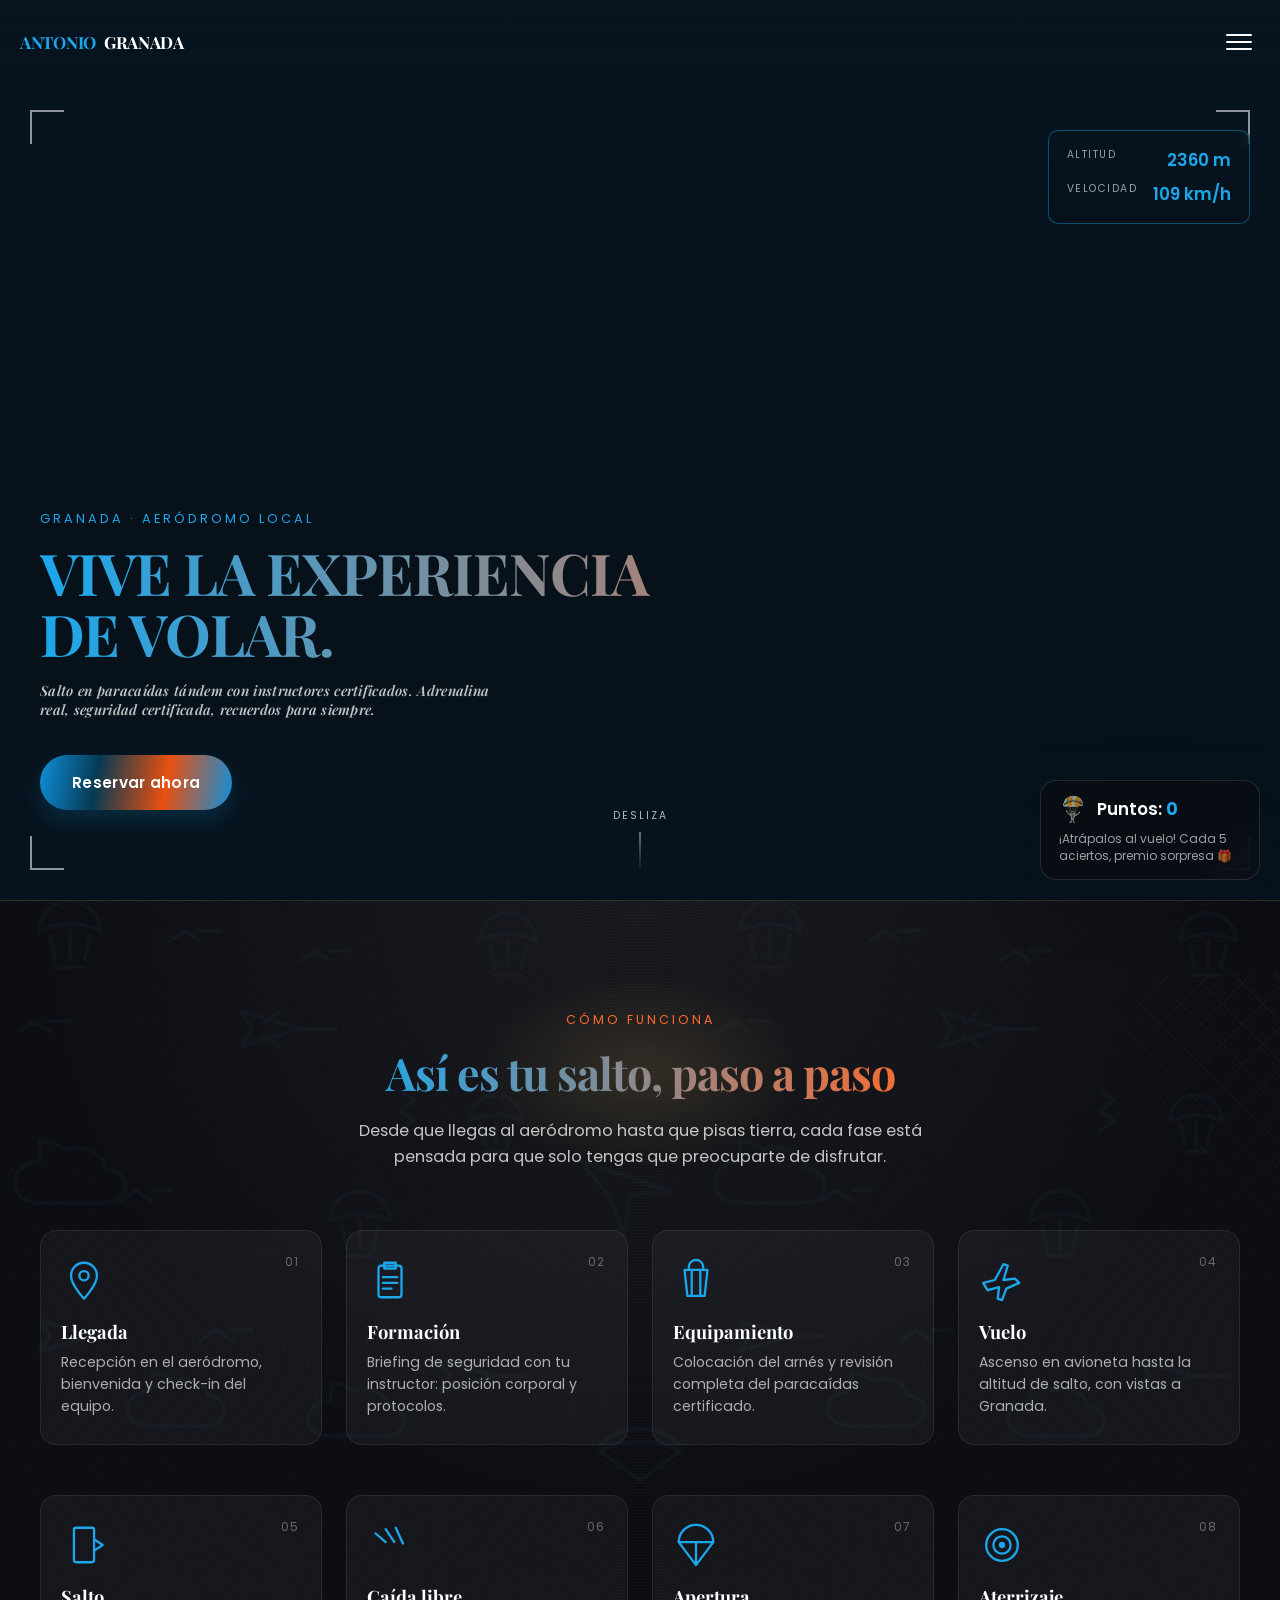
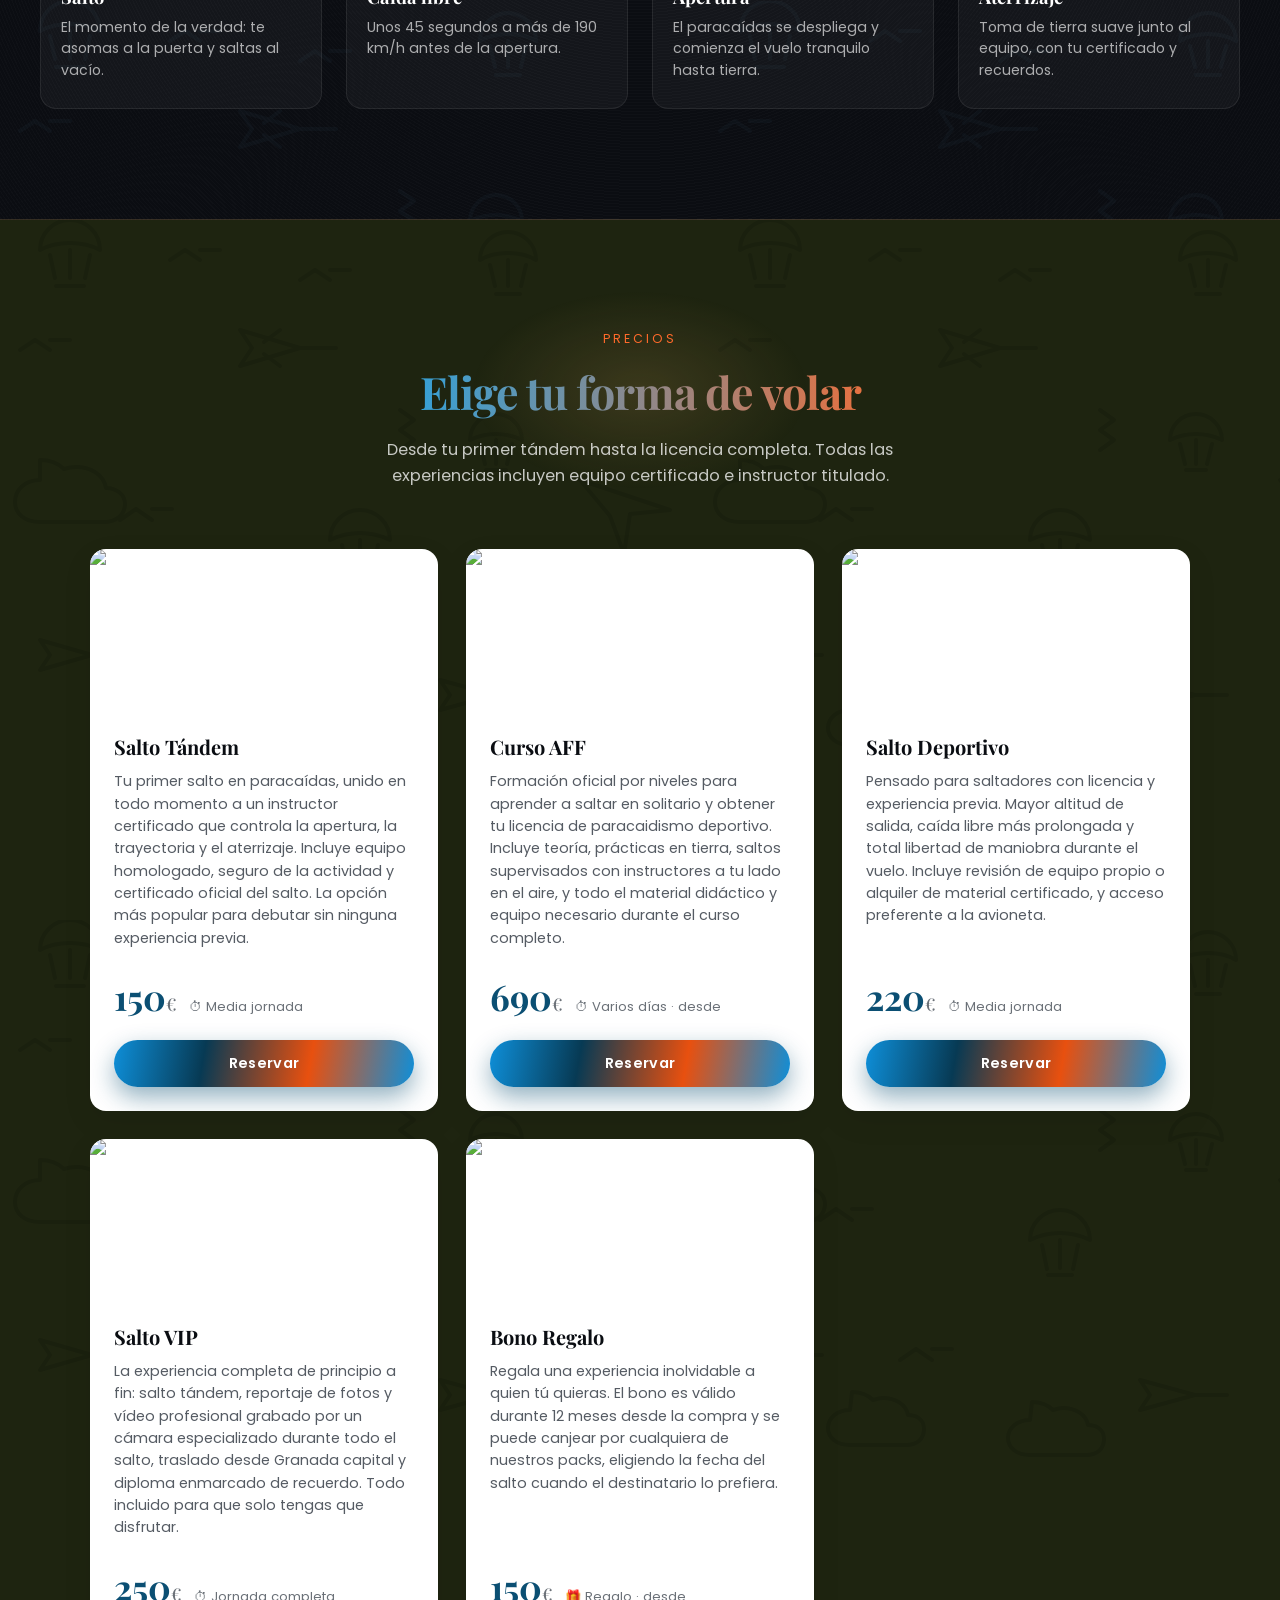
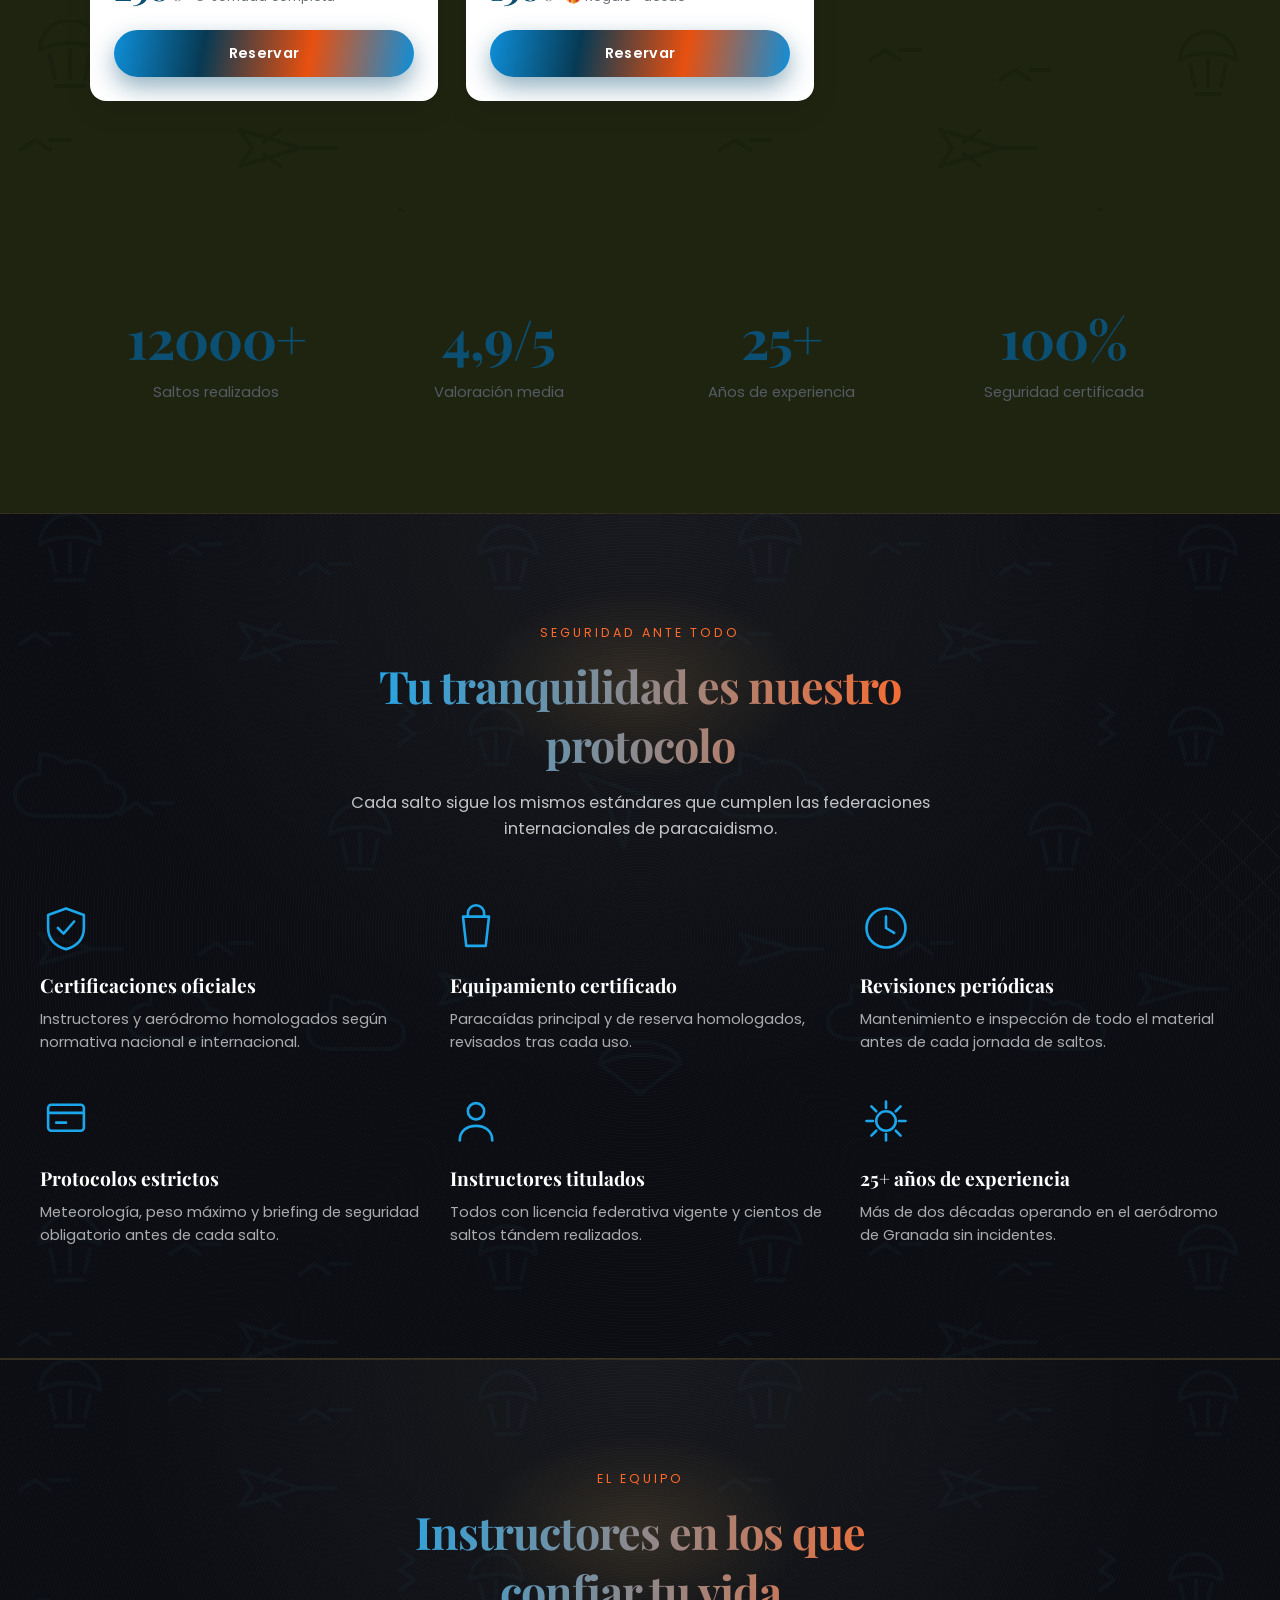
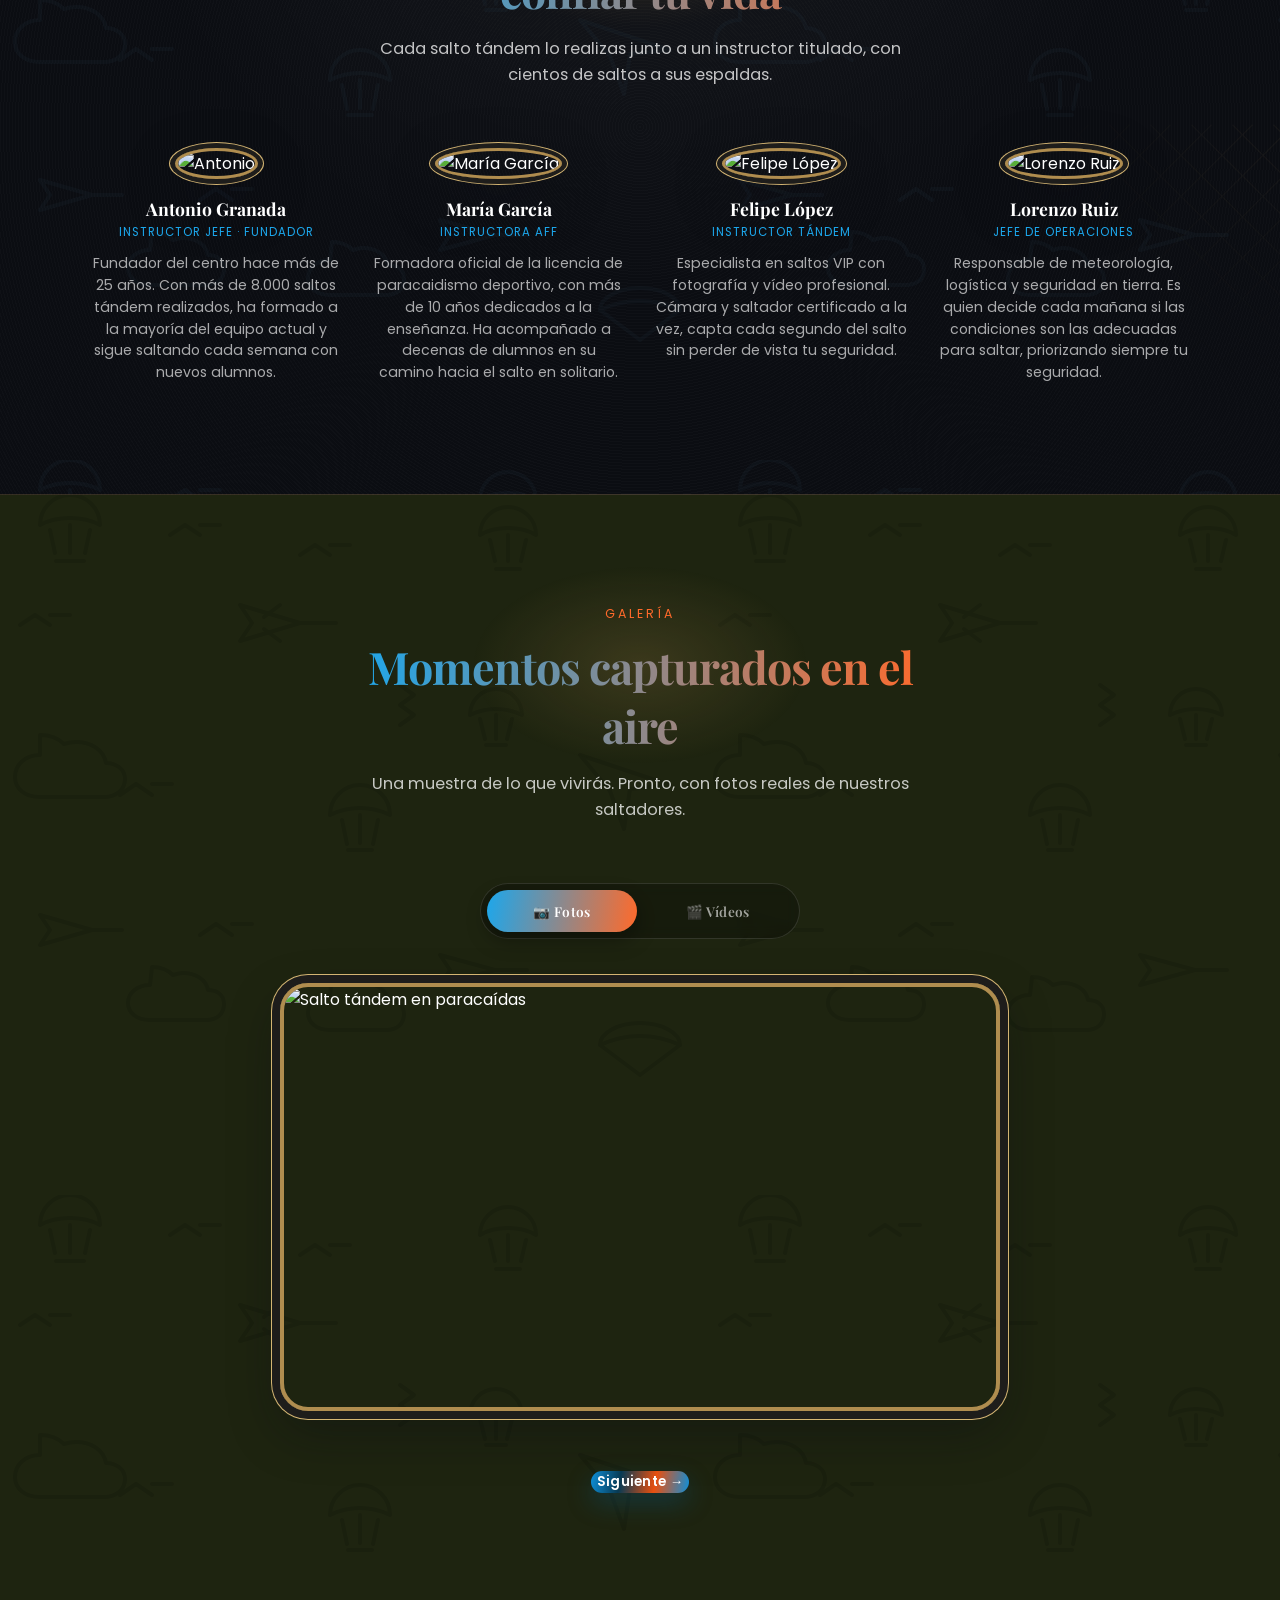
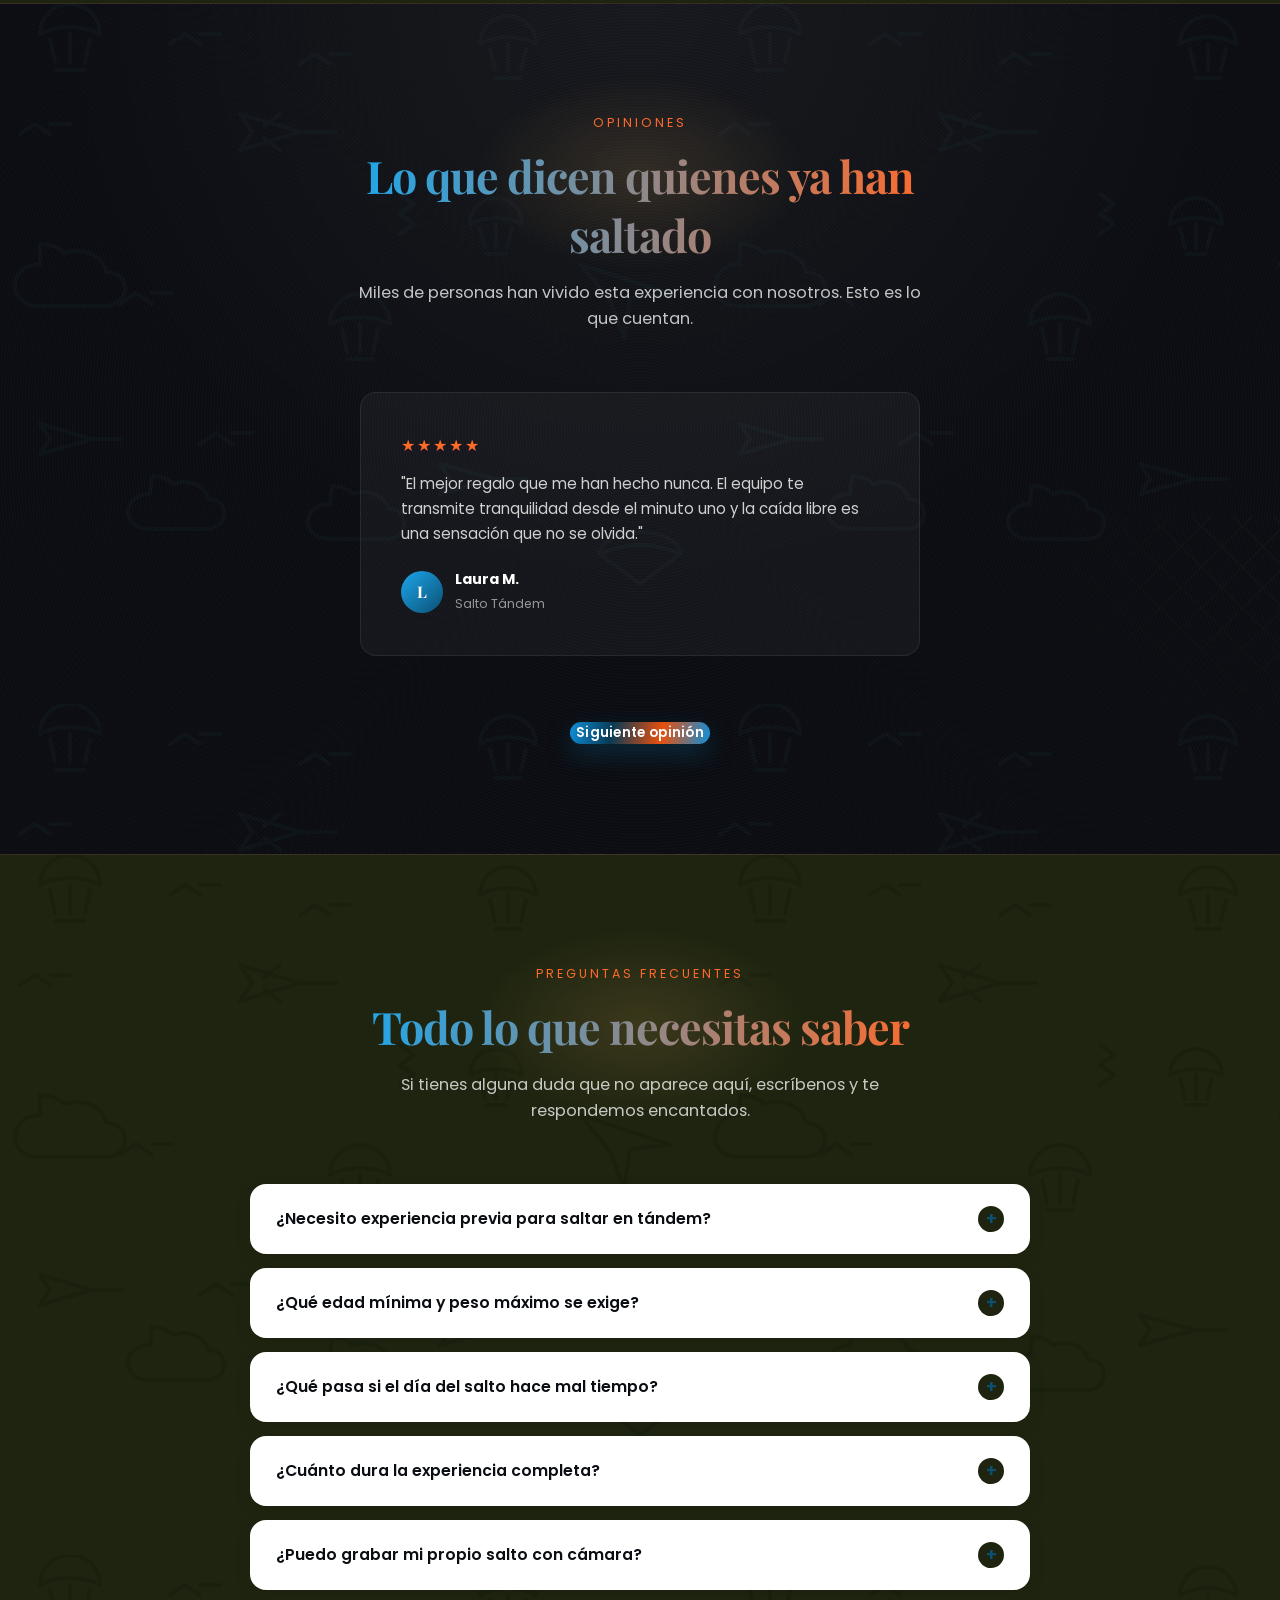
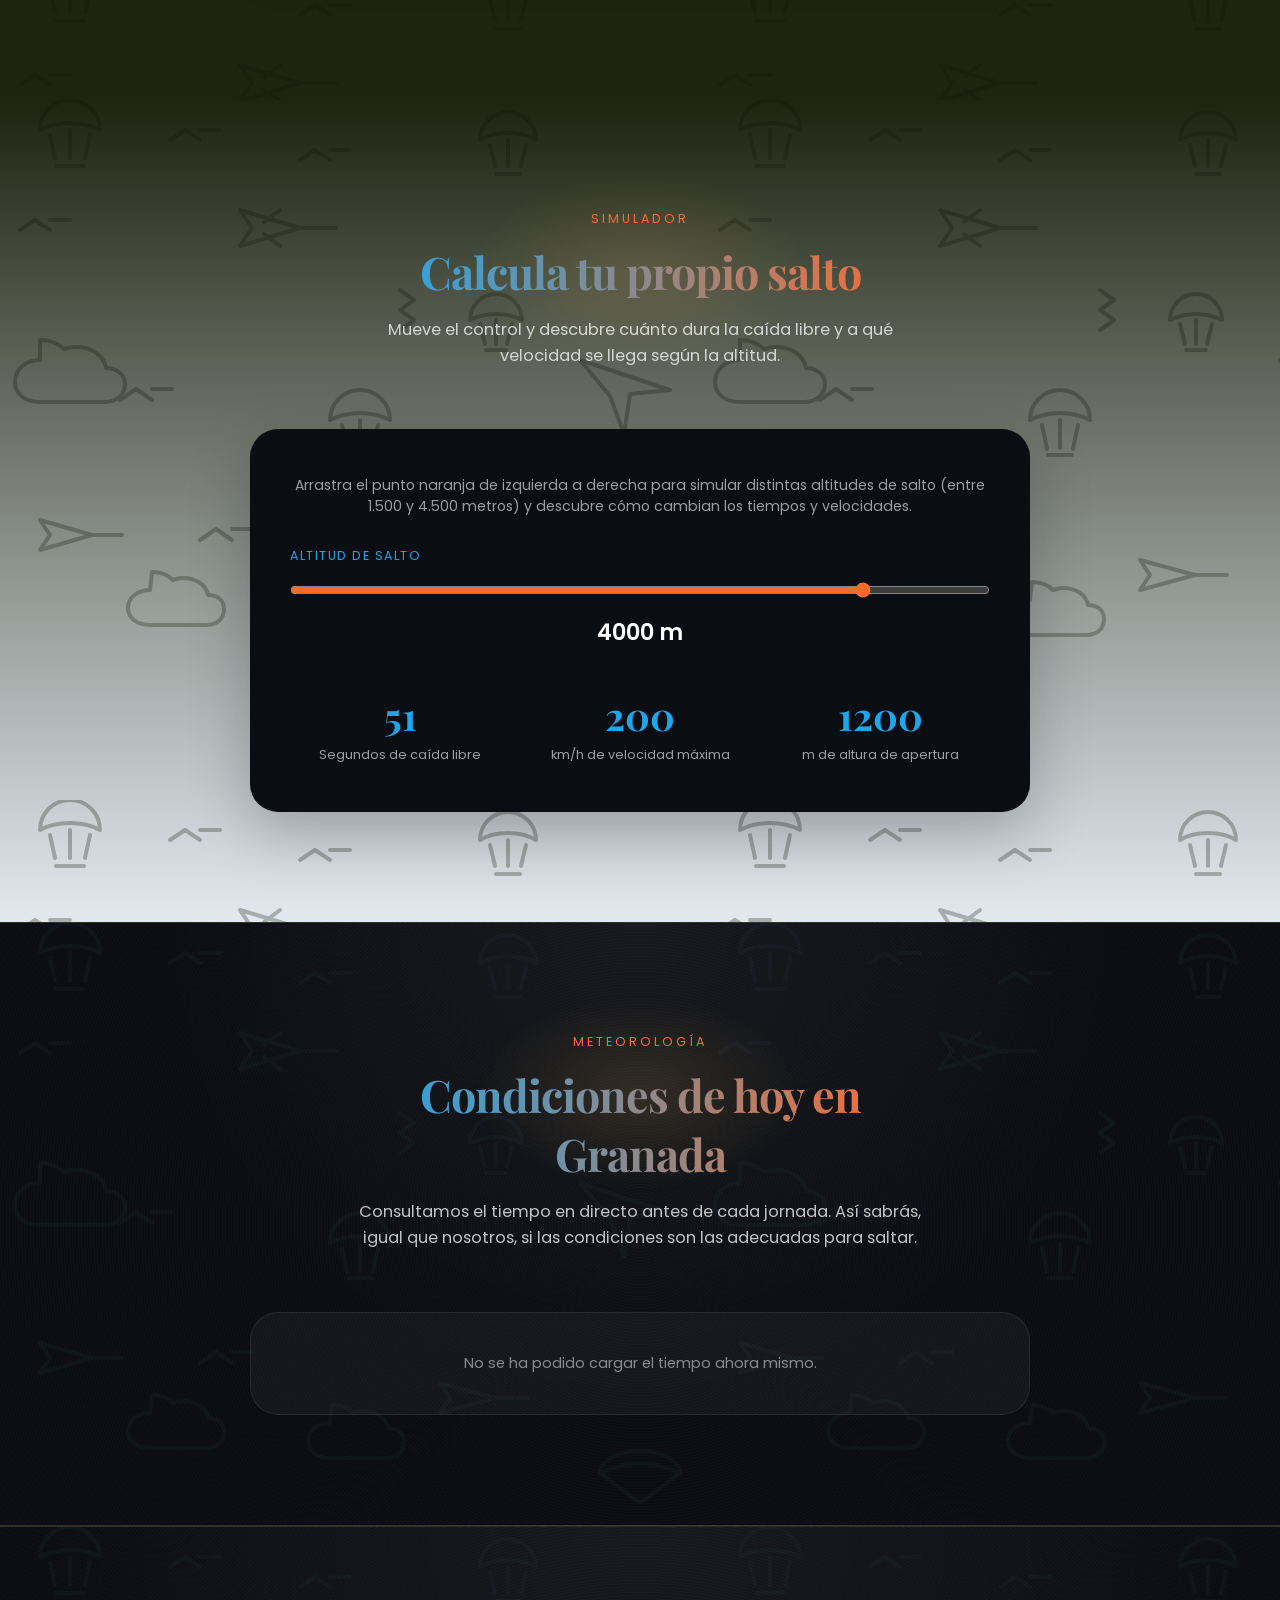
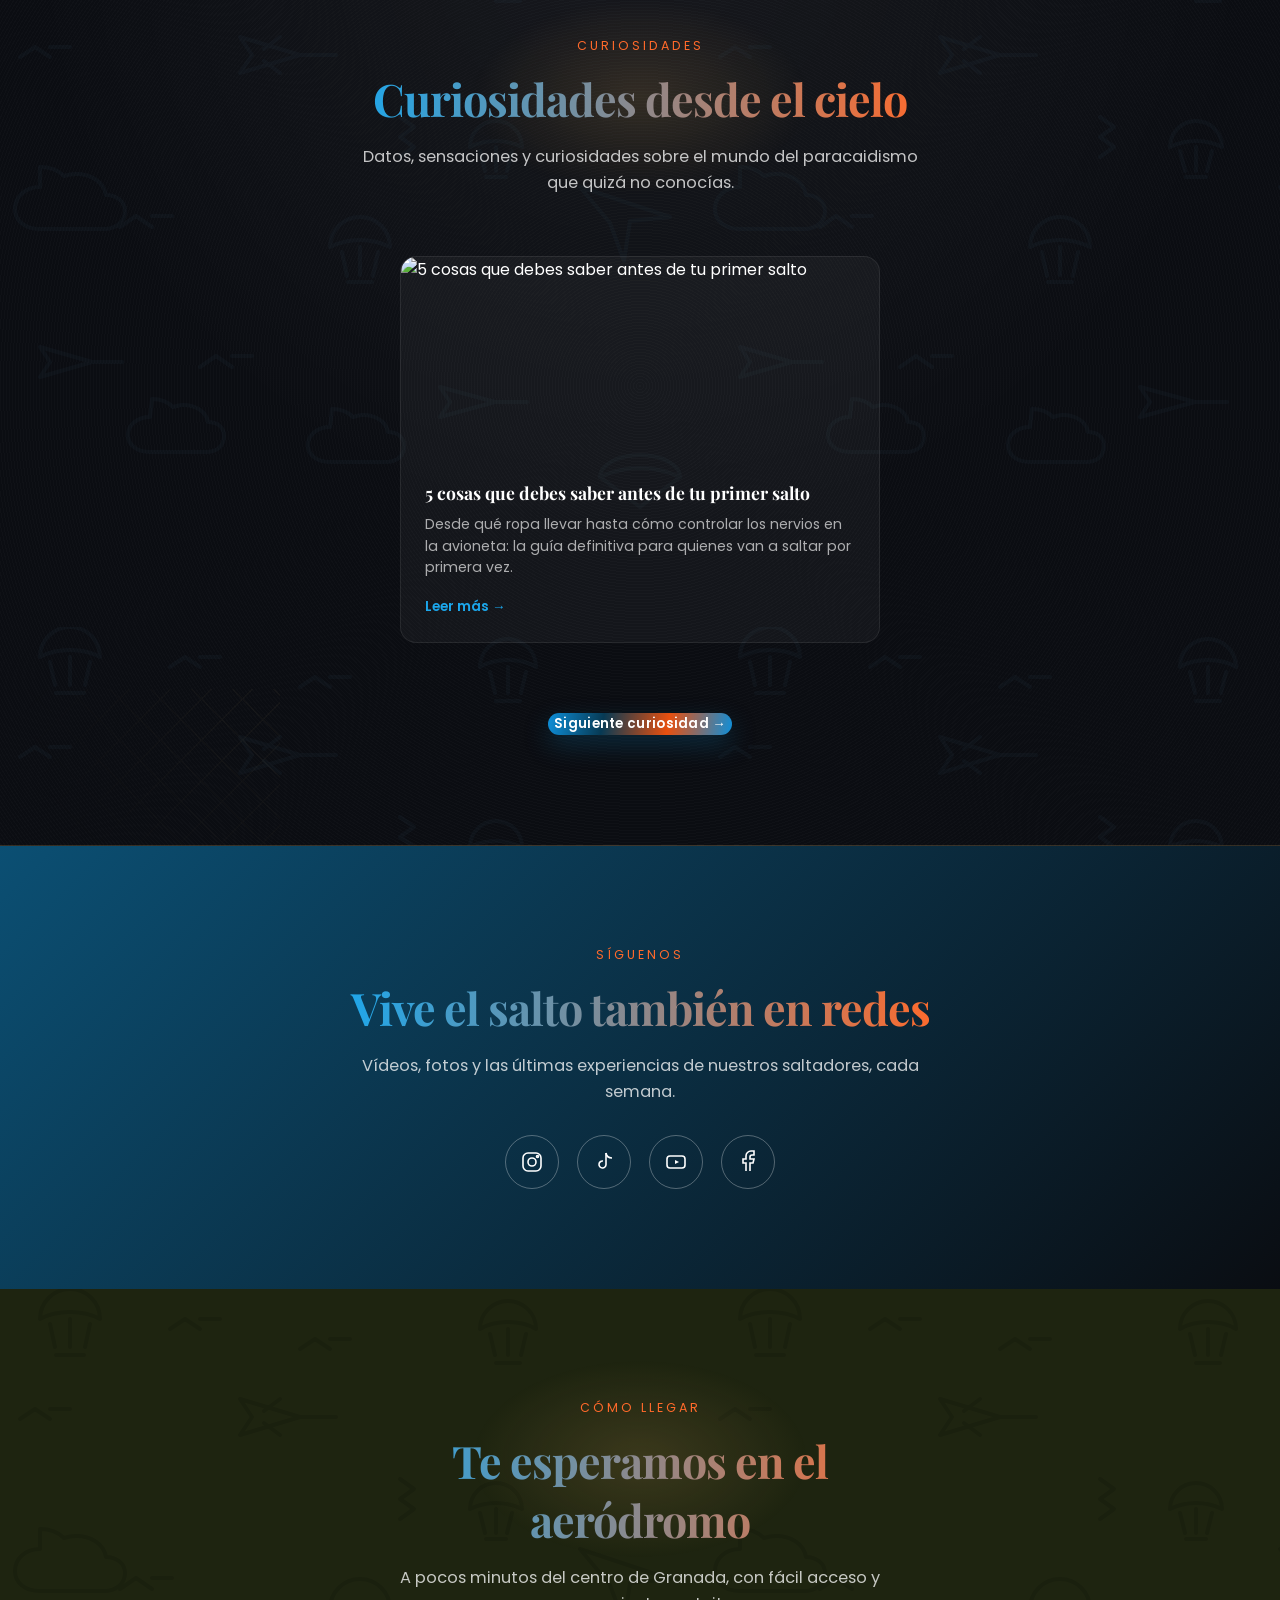
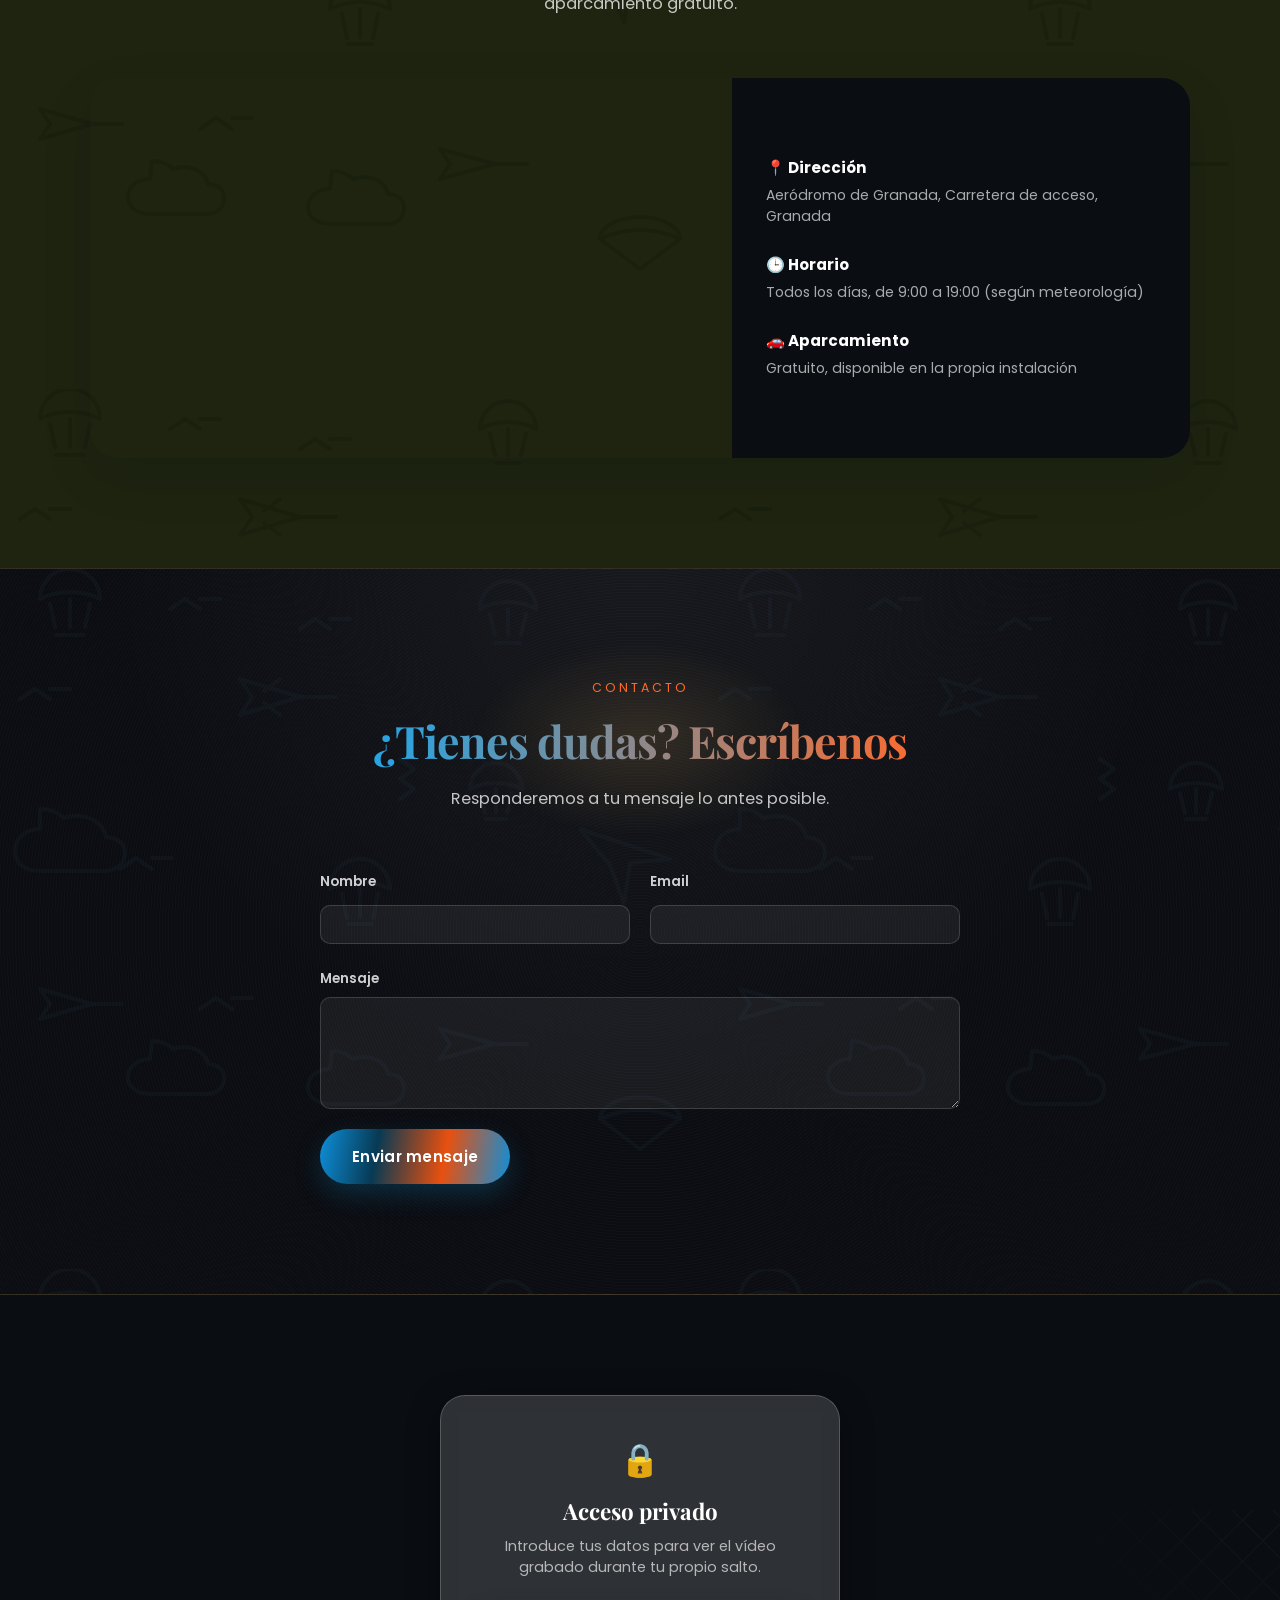
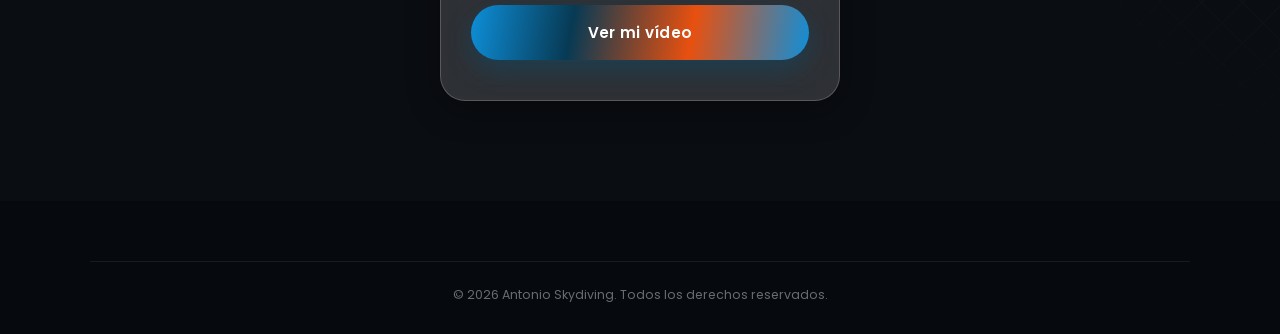
==== Proyecto_Paracaidismo_OK/index.html @ 8a41d04b "Add files via upload" ====
<!DOCTYPE html>
<html lang="es">
<head>
    <meta charset="UTF-8">
    <meta name="viewport" content="width=device-width, initial-scale=1.0">
    <title>Antonio GRANADA Skydiving — Salta sobre Granada</title>
    <meta name="description" content="Salto en paracaídas tándem en Granada. Instructores certificados, seguridad garantizada.">
    <link rel="stylesheet" href="style.css">
    <link rel="preconnect" href="https://fonts.googleapis.com">
    <link href="https://fonts.googleapis.com/css2?family=Playfair+Display:wght@600;700;800&family=Poppins:wght@400;500;600;700&display=swap" rel="stylesheet">
    <script src="https://cdn.jsdelivr.net/npm/sweetalert2@11"></script>
    <script src="https://cdnjs.cloudflare.com/ajax/libs/jspdf/2.5.1/jspdf.umd.min.js"></script>
    <link rel="icon" type="image/jpeg" href="preview.jpg">
    <meta property="og:title" content="Antonio GRANADA Skydiving — Salta sobre Granada">
    <meta property="og:description" content="Salto en paracaídas tándem en Granada. Instructores certificados, seguridad garantizada.">
    <meta property="og:image" content="https://gleaming-blini-1e7f4a.netlify.app/preview.jpg">
    <meta property="og:image:width" content="1200">
    <meta property="og:image:height" content="630">
    <meta property="og:url" content="https://gleaming-blini-1e7f4a.netlify.app/">
    <meta property="og:type" content="website">
</head>
<body>

    <!-- ===================== NAVBAR ===================== -->
    <nav class="navbar" id="navbar">
        <a href="#inicio" class="navbar__logo"><span>ANTONIO</span> GRANADA</a>
        <ul class="navbar__links">
            <li><a href="#inicio">🏠 Inicio</a></li>
            <li><a href="#proceso">📋 Cómo funciona</a></li>
            <li><a href="#experiencias">💶 Precios</a></li>
            <li><a href="#seguridad">🛡️ Seguridad</a></li>
            <li><a href="#equipo">🧑‍✈️ Equipo</a></li>
            <li><a href="#simulador">🎚️ Simulador</a></li>
            <li><a href="#meteo">☁️ Meteorología</a></li>
            <li><a href="#blog">💡 Curiosidades</a></li>
            <li><a href="#redes">📱 Redes</a></li>
            <li><a href="#ubicacion">📍 Cómo llegar</a></li>
            <li><a href="#card-video">🎬 Ver mi salto</a></li>
            <li><a href="#galeria">🖼️ Galería</a></li>
            <li><a href="#opiniones">⭐ Opiniones</a></li>
            <li><a href="#faq">❓ Preguntas</a></li>
            <li><a href="#contacto">✉️ Contacto</a></li>
        </ul>
        <button class="navbar__toggle" aria-label="Abrir menú"><span></span><span></span><span></span></button>
    </nav>

    <!-- ===================== HERO ===================== -->
    <header class="hero-full" id="inicio">
        <div class="hero-full__video-wrap" aria-hidden="true">
            <video autoplay muted loop playsinline preload="auto" title="Vídeo de fondo: salto en paracaídas">
                <source src="Video de la portada/video-paracaidas-1.mp4" type="video/mp4">
            </video>
        </div>
        <div class="hero-full__overlay"></div>

        <div class="hero-full__brackets" aria-hidden="true">
            <span class="tl"></span><span class="tr"></span><span class="bl"></span><span class="br"></span>
        </div>

        <div class="hud-altimetro" aria-hidden="true">
            <div class="hud-altimetro__row">
                <span class="hud-altimetro__label">Altitud</span>
                <span class="hud-altimetro__value" id="hud-altitud">4000 m</span>
            </div>
            <div class="hud-altimetro__row">
                <span class="hud-altimetro__label">Velocidad</span>
                <span class="hud-altimetro__value" id="hud-velocidad">0 km/h</span>
            </div>
        </div>

        <div class="hero-full__content">
            <span class="hero-full__eyebrow">Granada · Aeródromo local</span>
            <h1>Vive la experiencia<br>de volar.</h1>
            <p class="hero-full__subtitle">Salto en paracaídas tándem con instructores certificados. Adrenalina real, seguridad certificada, recuerdos para siempre.</p>
            <div class="hero-full__actions">
                <button class="btn-primary" onclick="document.getElementById('experiencias').scrollIntoView({behavior:'smooth'})">Reservar ahora</button>
            </div>
        </div>

        <div class="hero-full__scroll">
            <span>Desliza</span>
            <div class="hero-full__scroll-line"></div>
        </div>
    </header>
<!-- ===================== CÓMO FUNCIONA (TIMELINE) ===================== -->
    <section class="proceso" id="proceso">
        <div class="seccion-cabecera reveal">
            <span class="seccion-eyebrow">Cómo funciona</span>
            <h2 class="seccion-titulo">Así es tu salto, paso a paso</h2>
            <p class="seccion-desc">Desde que llegas al aeródromo hasta que pisas tierra, cada fase está pensada para que solo tengas que preocuparte de disfrutar.</p>
        </div>

        <div class="timeline">
            <div class="timeline__linea" aria-hidden="true"></div>

            <div class="timeline__paso reveal">
                <div class="timeline__icono">
                    <svg viewBox="0 0 32 32" fill="none" stroke="currentColor" stroke-width="1.6" stroke-linecap="round" stroke-linejoin="round"><path d="M16 29s9-9.5 9-16A9 9 0 0 0 7 13c0 6.5 9 16 9 16Z"/><circle cx="16" cy="13" r="3.2"/></svg>
                </div>
                <span class="timeline__num">01</span>
                <h3>Llegada</h3>
                <p>Recepción en el aeródromo, bienvenida y check-in del equipo.</p>
            </div>

            <div class="timeline__paso reveal">
                <div class="timeline__icono">
                    <svg viewBox="0 0 32 32" fill="none" stroke="currentColor" stroke-width="1.6" stroke-linecap="round" stroke-linejoin="round"><rect x="8" y="6" width="16" height="22" rx="2"/><path d="M12 4h8v4h-8z"/><path d="M11 14h10M11 18h10M11 22h6"/></svg>
                </div>
                <span class="timeline__num">02</span>
                <h3>Formación</h3>
                <p>Briefing de seguridad con tu instructor: posición corporal y protocolos.</p>
            </div>

            <div class="timeline__paso reveal">
                <div class="timeline__icono">
                    <svg viewBox="0 0 32 32" fill="none" stroke="currentColor" stroke-width="1.6" stroke-linecap="round" stroke-linejoin="round"><path d="M11 9V7a5 5 0 0 1 10 0v2"/><path d="M8 9h16l-2 18H10L8 9Z"/><path d="M13 9v18M19 9v18"/></svg>
                </div>
                <span class="timeline__num">03</span>
                <h3>Equipamiento</h3>
                <p>Colocación del arnés y revisión completa del paracaídas certificado.</p>
            </div>

            <div class="timeline__paso reveal">
                <div class="timeline__icono">
                    <svg viewBox="0 0 32 32" fill="none" stroke="currentColor" stroke-width="1.6" stroke-linecap="round" stroke-linejoin="round"><path d="M3 18l8-2 6-11 3 1-3 10 8-1 3 3-9 4-3 8-3-1 1-8-8 2-2-3Z"/></svg>
                </div>
                <span class="timeline__num">04</span>
                <h3>Vuelo</h3>
                <p>Ascenso en avioneta hasta la altitud de salto, con vistas a Granada.</p>
            </div>

            <div class="timeline__paso reveal">
                <div class="timeline__icono">
                    <svg viewBox="0 0 32 32" fill="none" stroke="currentColor" stroke-width="1.6" stroke-linecap="round" stroke-linejoin="round"><rect x="9" y="4" width="14" height="24" rx="1.5"/><path d="M23 12l6 4-6 4"/></svg>
                </div>
                <span class="timeline__num">05</span>
                <h3>Salto</h3>
                <p>El momento de la verdad: te asomas a la puerta y saltas al vacío.</p>
            </div>

            <div class="timeline__paso reveal">
                <div class="timeline__icono">
                    <svg viewBox="0 0 32 32" fill="none" stroke="currentColor" stroke-width="1.6" stroke-linecap="round" stroke-linejoin="round"><path d="M6 8l7 6M13 5l6 9M20 4l5 11"/></svg>
                </div>
                <span class="timeline__num">06</span>
                <h3>Caída libre</h3>
                <p>Unos 45 segundos a más de 190 km/h antes de la apertura.</p>
            </div>

            <div class="timeline__paso reveal">
                <div class="timeline__icono">
                    <svg viewBox="0 0 32 32" fill="none" stroke="currentColor" stroke-width="1.6" stroke-linecap="round" stroke-linejoin="round"><path d="M4 14a12 12 0 0 1 24 0Z"/><path d="M4 14l12 16M16 14l0 16M28 14 16 30"/></svg>
                </div>
                <span class="timeline__num">07</span>
                <h3>Apertura</h3>
                <p>El paracaídas se despliega y comienza el vuelo tranquilo hasta tierra.</p>
            </div>

            <div class="timeline__paso reveal">
                <div class="timeline__icono">
                    <svg viewBox="0 0 32 32" fill="none" stroke="currentColor" stroke-width="1.6" stroke-linecap="round" stroke-linejoin="round"><circle cx="16" cy="16" r="11"/><circle cx="16" cy="16" r="6"/><circle cx="16" cy="16" r="1.4" fill="currentColor"/></svg>
                </div>
                <span class="timeline__num">08</span>
                <h3>Aterrizaje</h3>
                <p>Toma de tierra suave junto al equipo, con tu certificado y recuerdos.</p>
            </div>
        </div>
    </section>

    <!-- ===================== EXPERIENCIAS Y PRECIOS ===================== -->
    <section class="experiencias" id="experiencias">
        <div class="seccion-cabecera reveal">
            <span class="seccion-eyebrow seccion-eyebrow--dark">Precios</span>
            <h2 class="seccion-titulo seccion-titulo--dark">Elige tu forma de volar</h2>
            <p class="seccion-desc seccion-desc--dark">Desde tu primer tándem hasta la licencia completa. Todas las experiencias incluyen equipo certificado e instructor titulado.</p>
        </div>

        <div class="grid-experiencias">
            <article class="tarjeta-exp reveal">
                <div class="tarjeta-exp__media">
                    <img src="https://images.unsplash.com/photo-1659221876406-31a3746f41b9?w=600&q=80&auto=format&fit=crop" alt="Salto tándem en paracaídas">
                </div>
                <div class="tarjeta-exp__body">
                    <h3>Salto Tándem</h3>
                    <p>Tu primer salto en paracaídas, unido en todo momento a un instructor certificado que controla la apertura, la trayectoria y el aterrizaje. Incluye equipo homologado, seguro de la actividad y certificado oficial del salto. La opción más popular para debutar sin ninguna experiencia previa.</p>
                    <div class="tarjeta-exp__precio-caja">
                        <span class="tarjeta-exp__precio-num">150<span class="tarjeta-exp__precio-moneda">€</span></span>
                        <span class="tarjeta-exp__precio-detalle">⏱ Media jornada</span>
                    </div>
                    <button class="btn-reservar-exp" onclick="abrirFormularioReserva('Salto Tándem', '150€')">Reservar</button>
                </div>
            </article>

            <article class="tarjeta-exp reveal">
                <div class="tarjeta-exp__media">
                    <img src="https://images.unsplash.com/photo-1620654458602-b27e08e8afb3?w=600&q=80&auto=format&fit=crop" alt="Curso de formación AFF">
                </div>
                <div class="tarjeta-exp__body">
                    <h3>Curso AFF</h3>
                    <p>Formación oficial por niveles para aprender a saltar en solitario y obtener tu licencia de paracaidismo deportivo. Incluye teoría, prácticas en tierra, saltos supervisados con instructores a tu lado en el aire, y todo el material didáctico y equipo necesario durante el curso completo.</p>
                    <div class="tarjeta-exp__precio-caja">
                        <span class="tarjeta-exp__precio-num">690<span class="tarjeta-exp__precio-moneda">€</span></span>
                        <span class="tarjeta-exp__precio-detalle">⏱ Varios días · desde</span>
                    </div>
                    <button class="btn-reservar-exp" onclick="abrirFormularioReserva('Curso AFF', '690€')">Reservar</button>
                </div>
            </article>

            <article class="tarjeta-exp reveal">
                <div class="tarjeta-exp__media">
                    <img src="https://images.unsplash.com/photo-1629141334092-9f57a94b6686?w=600&q=80&auto=format&fit=crop" alt="Salto deportivo en caída libre">
                </div>
                <div class="tarjeta-exp__body">
                    <h3>Salto Deportivo</h3>
                    <p>Pensado para saltadores con licencia y experiencia previa. Mayor altitud de salida, caída libre más prolongada y total libertad de maniobra durante el vuelo. Incluye revisión de equipo propio o alquiler de material certificado, y acceso preferente a la avioneta.</p>
                    <div class="tarjeta-exp__precio-caja">
                        <span class="tarjeta-exp__precio-num">220<span class="tarjeta-exp__precio-moneda">€</span></span>
                        <span class="tarjeta-exp__precio-detalle">⏱ Media jornada</span>
                    </div>
                    <button class="btn-reservar-exp" onclick="abrirFormularioReserva('Salto Deportivo', '220€')">Reservar</button>
                </div>
            </article>

            <article class="tarjeta-exp reveal">
                <div class="tarjeta-exp__media">
                    <img src="https://images.unsplash.com/photo-1654786154777-02c4d0668373?w=600&q=80&auto=format&fit=crop" alt="Salto VIP con vídeo profesional">
                </div>
                <div class="tarjeta-exp__body">
                    <h3>Salto VIP</h3>
                    <p>La experiencia completa de principio a fin: salto tándem, reportaje de fotos y vídeo profesional grabado por un cámara especializado durante todo el salto, traslado desde Granada capital y diploma enmarcado de recuerdo. Todo incluido para que solo tengas que disfrutar.</p>
                    <div class="tarjeta-exp__precio-caja">
                        <span class="tarjeta-exp__precio-num">250<span class="tarjeta-exp__precio-moneda">€</span></span>
                        <span class="tarjeta-exp__precio-detalle">⏱ Jornada completa</span>
                    </div>
                    <button class="btn-reservar-exp" onclick="abrirFormularioReserva('Salto VIP', '250€')">Reservar</button>
                </div>
            </article>

            <article class="tarjeta-exp reveal">
                <div class="tarjeta-exp__media">
                    <img src="https://images.unsplash.com/photo-1521673252667-e05da380b252?w=600&q=80&auto=format&fit=crop" alt="Bono regalo de salto en paracaídas">
                </div>
                <div class="tarjeta-exp__body">
                    <h3>Bono Regalo</h3>
                    <p>Regala una experiencia inolvidable a quien tú quieras. El bono es válido durante 12 meses desde la compra y se puede canjear por cualquiera de nuestros packs, eligiendo la fecha del salto cuando el destinatario lo prefiera.</p>
                    <div class="tarjeta-exp__precio-caja">
                        <span class="tarjeta-exp__precio-num">150<span class="tarjeta-exp__precio-moneda">€</span></span>
                        <span class="tarjeta-exp__precio-detalle">🎁 Regalo · desde</span>
                    </div>
                    <button class="btn-reservar-exp" onclick="abrirFormularioReserva('Bono Regalo', '150€')">Reservar</button>
                </div>
            </article>
        </div>
    </section>
    <!-- ===================== ESTADÍSTICAS ===================== -->
    <section class="stats" id="stats">
        <div class="grid-stats">
            <div class="stat-item reveal">
                <span class="stat-item__numero" data-target="12000" data-sufijo="+">0</span>
                <span class="stat-item__label">Saltos realizados</span>
            </div>
            <div class="stat-item reveal">
                <span class="stat-item__numero" data-target="4.9" data-decimales="1" data-sufijo="/5">0</span>
                <span class="stat-item__label">Valoración media</span>
            </div>
            <div class="stat-item reveal">
                <span class="stat-item__numero" data-target="25" data-sufijo="+">0</span>
                <span class="stat-item__label">Años de experiencia</span>
            </div>
            <div class="stat-item reveal">
                <span class="stat-item__numero" data-target="100" data-sufijo="%">0</span>
                <span class="stat-item__label">Seguridad certificada</span>
            </div>
        </div>
    </section>

    <!-- ===================== SEGURIDAD ===================== -->
    <section class="seguridad" id="seguridad">
        <div class="seccion-cabecera reveal">
            <span class="seccion-eyebrow">Seguridad ante todo</span>
            <h2 class="seccion-titulo">Tu tranquilidad es nuestro protocolo</h2>
            <p class="seccion-desc">Cada salto sigue los mismos estándares que cumplen las federaciones internacionales de paracaidismo.</p>
        </div>

        <div class="grid-seguridad">
            <div class="seguridad-item reveal">
                <div class="seguridad-item__icono">
                    <svg viewBox="0 0 32 32" fill="none" stroke="currentColor" stroke-width="1.6" stroke-linecap="round" stroke-linejoin="round"><path d="M16 4l11 4v8c0 7-4.5 11.5-11 13-6.5-1.5-11-6-11-13V8l11-4Z"/><path d="M11 16l3.5 3.5L21 12"/></svg>
                </div>
                <h3>Certificaciones oficiales</h3>
                <p>Instructores y aeródromo homologados según normativa nacional e internacional.</p>
            </div>

            <div class="seguridad-item reveal">
                <div class="seguridad-item__icono">
                    <svg viewBox="0 0 32 32" fill="none" stroke="currentColor" stroke-width="1.6" stroke-linecap="round" stroke-linejoin="round"><path d="M11 9V7a5 5 0 0 1 10 0v2"/><path d="M8 9h16l-2 18H10L8 9Z"/></svg>
                </div>
                <h3>Equipamiento certificado</h3>
                <p>Paracaídas principal y de reserva homologados, revisados tras cada uso.</p>
            </div>

            <div class="seguridad-item reveal">
                <div class="seguridad-item__icono">
                    <svg viewBox="0 0 32 32" fill="none" stroke="currentColor" stroke-width="1.6" stroke-linecap="round" stroke-linejoin="round"><path d="M4 16a12 12 0 1 1 24 0 12 12 0 0 1-24 0Z"/><path d="M16 9v7l5 3"/></svg>
                </div>
                <h3>Revisiones periódicas</h3>
                <p>Mantenimiento e inspección de todo el material antes de cada jornada de saltos.</p>
            </div>

            <div class="seguridad-item reveal">
                <div class="seguridad-item__icono">
                    <svg viewBox="0 0 32 32" fill="none" stroke="currentColor" stroke-width="1.6" stroke-linecap="round" stroke-linejoin="round"><rect x="5" y="6" width="22" height="16" rx="2"/><path d="M5 11h22M10 17h6"/></svg>
                </div>
                <h3>Protocolos estrictos</h3>
                <p>Meteorología, peso máximo y briefing de seguridad obligatorio antes de cada salto.</p>
            </div>

            <div class="seguridad-item reveal">
                <div class="seguridad-item__icono">
                    <svg viewBox="0 0 32 32" fill="none" stroke="currentColor" stroke-width="1.6" stroke-linecap="round" stroke-linejoin="round"><circle cx="16" cy="10" r="5"/><path d="M6 28c0-6 4.5-9 10-9s10 3 10 9"/></svg>
                </div>
                <h3>Instructores titulados</h3>
                <p>Todos con licencia federativa vigente y cientos de saltos tándem realizados.</p>
            </div>

            <div class="seguridad-item reveal">
                <div class="seguridad-item__icono">
                    <svg viewBox="0 0 32 32" fill="none" stroke="currentColor" stroke-width="1.6" stroke-linecap="round" stroke-linejoin="round"><path d="M16 4v4M16 24v4M4 16h4M24 16h4M7 7l3 3M22 22l3 3M25 7l-3 3M10 22l-3 3"/><circle cx="16" cy="16" r="6"/></svg>
                </div>
                <h3>25+ años de experiencia</h3>
                <p>Más de dos décadas operando en el aeródromo de Granada sin incidentes.</p>
            </div>
        </div>
    </section>
    <!-- ===================== EQUIPO ===================== -->
    <section class="equipo" id="equipo">
        <div class="seccion-cabecera reveal">
            <span class="seccion-eyebrow">El equipo</span>
            <h2 class="seccion-titulo">Instructores en los que confiar tu vida</h2>
            <p class="seccion-desc">Cada salto tándem lo realizas junto a un instructor titulado, con cientos de saltos a sus espaldas.</p>
        </div>

        <div class="grid-equipo">
            <div class="miembro reveal">
                <img class="miembro__foto" src="https://images.unsplash.com/photo-1652471943570-f3590a4e52ed?w=400&q=80&auto=format&fit=crop" alt="Antonio">
                <h3>Antonio Granada</h3>
                <span class="miembro__cargo">Instructor jefe · Fundador</span>
                <p>Fundador del centro hace más de 25 años. Con más de 8.000 saltos tándem realizados, ha formado a la mayoría del equipo actual y sigue saltando cada semana con nuevos alumnos.</p>
            </div>

            <div class="miembro reveal">
                <img class="miembro__foto" src="https://images.unsplash.com/photo-1494790108377-be9c29b29330?w=400&q=80&auto=format&fit=crop" alt="María García">
                <h3>María García</h3>
                <span class="miembro__cargo">Instructora AFF</span>
                <p>Formadora oficial de la licencia de paracaidismo deportivo, con más de 10 años dedicados a la enseñanza. Ha acompañado a decenas de alumnos en su camino hacia el salto en solitario.</p>
            </div>

            <div class="miembro reveal">
                <img class="miembro__foto" src="https://images.unsplash.com/photo-1500648767791-00dcc994a43e?w=400&q=80&auto=format&fit=crop" alt="Felipe López">
                <h3>Felipe López</h3>
                <span class="miembro__cargo">Instructor tándem</span>
                <p>Especialista en saltos VIP con fotografía y vídeo profesional. Cámara y saltador certificado a la vez, capta cada segundo del salto sin perder de vista tu seguridad.</p>
            </div>

            <div class="miembro reveal">
                <img class="miembro__foto" src="https://images.unsplash.com/photo-1506794778202-cad84cf45f1d?w=400&q=80&auto=format&fit=crop" alt="Lorenzo Ruiz">
                <h3>Lorenzo Ruiz</h3>
                <span class="miembro__cargo">Jefe de operaciones</span>
                <p>Responsable de meteorología, logística y seguridad en tierra. Es quien decide cada mañana si las condiciones son las adecuadas para saltar, priorizando siempre tu seguridad.</p>
            </div>
        </div>
    </section>

    <!-- ===================== GALERÍA ===================== -->
    <section class="galeria" id="galeria">
        <div class="seccion-cabecera reveal">
            <span class="seccion-eyebrow seccion-eyebrow--dark">Galería</span>
            <h2 class="seccion-titulo seccion-titulo--dark">Momentos capturados en el aire</h2>
            <p class="seccion-desc seccion-desc--dark">Una muestra de lo que vivirás. Pronto, con fotos reales de nuestros saltadores.</p>
        </div>

        <div class="galeria-tabs">
            <button class="galeria-tab activa" id="tab-fotos" onclick="cambiarTabGaleria('fotos')">📷 Fotos</button>
            <button class="galeria-tab" id="tab-videos" onclick="cambiarTabGaleria('videos')">🎬 Vídeos</button>
        </div>

        <div class="galeria-visor" id="galeria-visor"></div>

        <div class="galeria-paginacion">
            <button class="btn-celosia" onclick="siguienteGaleria()"><span>Siguiente →</span></button>
        </div>
    </section>
    <!-- ===================== OPINIONES ===================== -->
    <section class="opiniones" id="opiniones">
        <div class="seccion-cabecera reveal">
            <span class="seccion-eyebrow">Opiniones</span>
            <h2 class="seccion-titulo">Lo que dicen quienes ya han saltado</h2>
            <p class="seccion-desc">Miles de personas han vivido esta experiencia con nosotros. Esto es lo que cuentan.</p>
        </div>

        <div class="opiniones-visor" id="opiniones-visor"></div>

        <div class="opiniones-paginacion">
            <button class="btn-celosia" onclick="siguienteOpinion()">
                <span>Siguiente opinión</span>
            </button>
        </div>
    </section>

    <!-- ===================== FAQ ===================== -->
    <section class="faq" id="faq">
        <div class="seccion-cabecera reveal">
            <span class="seccion-eyebrow seccion-eyebrow--dark">Preguntas frecuentes</span>
            <h2 class="seccion-titulo seccion-titulo--dark">Todo lo que necesitas saber</h2>
            <p class="seccion-desc seccion-desc--dark">Si tienes alguna duda que no aparece aquí, escríbenos y te respondemos encantados.</p>
        </div>

        <div class="lista-faq">
            <div class="faq-item reveal">
                <button class="faq-item__pregunta" onclick="toggleFaq(this)">
                    <span>¿Necesito experiencia previa para saltar en tándem?</span>
                    <span class="faq-item__icono">+</span>
                </button>
                <div class="faq-item__respuesta">
                    <p>No, ninguna. El salto tándem va unido a un instructor certificado que se encarga de todo: tú solo disfrutas de la caída y del vuelo.</p>
                </div>
            </div>

            <div class="faq-item reveal">
                <button class="faq-item__pregunta" onclick="toggleFaq(this)">
                    <span>¿Qué edad mínima y peso máximo se exige?</span>
                    <span class="faq-item__icono">+</span>
                </button>
                <div class="faq-item__respuesta">
                    <p>La edad mínima es 18 años (con autorización, desde 16). El peso máximo recomendado suele ser de 100 kg, según normativa del equipo utilizado.</p>
                </div>
            </div>

            <div class="faq-item reveal">
                <button class="faq-item__pregunta" onclick="toggleFaq(this)">
                    <span>¿Qué pasa si el día del salto hace mal tiempo?</span>
                    <span class="faq-item__icono">+</span>
                </button>
                <div class="faq-item__respuesta">
                    <p>La seguridad va primero: si las condiciones meteorológicas no son adecuadas, reprogramamos tu salto sin coste adicional para otro día disponible.</p>
                </div>
            </div>

            <div class="faq-item reveal">
                <button class="faq-item__pregunta" onclick="toggleFaq(this)">
                    <span>¿Cuánto dura la experiencia completa?</span>
                    <span class="faq-item__icono">+</span>
                </button>
                <div class="faq-item__respuesta">
                    <p>Desde que llegas hasta que aterrizas suele durar entre 2 y 3 horas, incluyendo formación, equipamiento, vuelo y el salto en sí.</p>
                </div>
            </div>

            <div class="faq-item reveal">
                <button class="faq-item__pregunta" onclick="toggleFaq(this)">
                    <span>¿Puedo grabar mi propio salto con cámara?</span>
                    <span class="faq-item__icono">+</span>
                </button>
                <div class="faq-item__respuesta">
                    <p>Por normativa de seguridad, las cámaras propias no están permitidas durante el salto. Puedes contratar nuestro pack de foto o vídeo profesional.</p>
                </div>
            </div>
        </div>
    </section>
    <!-- ===================== SIMULADOR ===================== -->
    <section class="simulador" id="simulador">
        <div class="seccion-cabecera reveal">
            <span class="seccion-eyebrow seccion-eyebrow--dark">Simulador</span>
            <h2 class="seccion-titulo seccion-titulo--dark">Calcula tu propio salto</h2>
            <p class="seccion-desc seccion-desc--dark">Mueve el control y descubre cuánto dura la caída libre y a qué velocidad se llega según la altitud.</p>
        </div>

        <div class="simulador__caja reveal">
            <p class="simulador__instrucciones">Arrastra el punto naranja de izquierda a derecha para simular distintas altitudes de salto (entre 1.500 y 4.500 metros) y descubre cómo cambian los tiempos y velocidades.</p>
            <div class="simulador__control">
                <label for="simulador-altitud">Altitud de salto</label>
                <input type="range" id="simulador-altitud" min="1500" max="4500" step="100" value="4000" oninput="actualizarSimulador()">
                <span class="simulador__valor-altitud"><span id="simulador-altitud-valor">4000</span> m</span>
            </div>

            <div class="simulador__resultados">
                <div class="simulador__dato">
                    <span class="simulador__dato-num" id="simulador-tiempo">45</span>
                    <span class="simulador__dato-label">Segundos de caída libre</span>
                </div>
                <div class="simulador__dato">
                    <span class="simulador__dato-num" id="simulador-velocidad">200</span>
                    <span class="simulador__dato-label">km/h de velocidad máxima</span>
                </div>
                <div class="simulador__dato">
                    <span class="simulador__dato-num" id="simulador-apertura">1200</span>
                    <span class="simulador__dato-label">m de altura de apertura</span>
                </div>
            </div>
        </div>
    </section>

    <!-- ===================== METEOROLOGÍA ===================== -->
    <section class="meteo" id="meteo">
        <div class="seccion-cabecera reveal">
            <span class="seccion-eyebrow">Meteorología</span>
            <h2 class="seccion-titulo">Condiciones de hoy en Granada</h2>
            <p class="seccion-desc">Consultamos el tiempo en directo antes de cada jornada. Así sabrás, igual que nosotros, si las condiciones son las adecuadas para saltar.</p>
        </div>

        <div class="meteo__caja reveal" id="meteo-caja">
            <p class="meteo__cargando" id="meteo-cargando">Consultando el tiempo en tiempo real…</p>
        </div>
    </section>
    <!-- ===================== CURIOSIDADES ===================== -->
    <section class="blog" id="blog">
        <div class="seccion-cabecera reveal">
            <span class="seccion-eyebrow">Curiosidades</span>
            <h2 class="seccion-titulo">Curiosidades desde el cielo</h2>
            <p class="seccion-desc">Datos, sensaciones y curiosidades sobre el mundo del paracaidismo que quizá no conocías.</p>
        </div>

        <div class="blog-visor" id="blog-visor"></div>

        <div class="blog-paginacion">
            <button class="btn-celosia" onclick="siguienteCuriosidad()"><span>Siguiente curiosidad →</span></button>
        </div>
    </section>

    <div class="modal-curiosidad" id="modal-curiosidad">
        <div class="modal-curiosidad__contenido">
            <span class="cerrar-modal" id="cerrar-modal-curiosidad">&times;</span>
            <img id="modal-curiosidad-img" src="" alt="">
            <h3 id="modal-curiosidad-titulo"></h3>
            <div id="modal-curiosidad-texto"></div>
        </div>
    </div>

    <!-- ===================== REDES SOCIALES ===================== -->
    <section class="redes" id="redes">
        <div class="redes__contenido reveal">
            <span class="seccion-eyebrow">Síguenos</span>
            <h2 class="seccion-titulo">Vive el salto también en redes</h2>
            <p class="seccion-desc">Vídeos, fotos y las últimas experiencias de nuestros saltadores, cada semana.</p>
            <div class="redes__iconos">
                <a href="https://www.instagram.com/antoniogranadaparacaidismo" target="_blank" rel="noopener" class="redes__icono" aria-label="Instagram" title="@antoniogranadaparacaidismo">
                    <svg viewBox="0 0 24 24" fill="none" stroke="currentColor" stroke-width="1.6"><rect x="3" y="3" width="18" height="18" rx="5"/><circle cx="12" cy="12" r="4"/><circle cx="17.5" cy="6.5" r="1"/></svg>
                </a>
                <a href="https://www.tiktok.com/@antoniogranadaparacaidismo" target="_blank" rel="noopener" class="redes__icono" aria-label="TikTok" title="@antoniogranadaparacaidismo">
                    <svg viewBox="0 0 24 24" fill="none" stroke="currentColor" stroke-width="1.6"><path d="M14 3v11.5a3.5 3.5 0 1 1-3-3.46"/><path d="M14 3c.5 3 2.5 5 6 5"/></svg>
                </a>
                <a href="https://www.youtube.com/@antoniogranadaparacaidismo" target="_blank" rel="noopener" class="redes__icono" aria-label="YouTube" title="Antonio Granada Paracaidismo">
                    <svg viewBox="0 0 24 24" fill="none" stroke="currentColor" stroke-width="1.6"><rect x="3" y="6" width="18" height="12" rx="3"/><path d="M11 10l4 2-4 2v-4Z" fill="currentColor" stroke="none"/></svg>
                </a>
                <a href="https://www.facebook.com/antoniogranadaparacaidismo" target="_blank" rel="noopener" class="redes__icono" aria-label="Facebook" title="Antonio Granada Paracaidismo">
                    <svg viewBox="0 0 24 24" fill="none" stroke="currentColor" stroke-width="1.6"><path d="M14 21v-8h3l1-4h-4V7a2 2 0 0 1 2-2h2V1h-3a5 5 0 0 0-5 5v3H7v4h3v8"/></svg>
                </a>
            </div>
        </div>
    </section>

    <!-- ===================== UBICACIÓN ===================== -->
    <section class="ubicacion" id="ubicacion">
        <div class="seccion-cabecera reveal">
            <span class="seccion-eyebrow seccion-eyebrow--dark">Cómo llegar</span>
            <h2 class="seccion-titulo seccion-titulo--dark">Te esperamos en el aeródromo</h2>
            <p class="seccion-desc seccion-desc--dark">A pocos minutos del centro de Granada, con fácil acceso y aparcamiento gratuito.</p>
        </div>

        <div class="ubicacion__caja reveal">
            <iframe
                class="ubicacion__mapa"
                src="https://www.google.com/maps?q=Granada,España&output=embed"
                loading="lazy"
                referrerpolicy="no-referrer-when-downgrade">
            </iframe>
            <div class="ubicacion__info">
                <div class="ubicacion__dato">
                    <strong>📍 Dirección</strong>
                    <p>Aeródromo de Granada, Carretera de acceso, Granada</p>
                </div>
                <div class="ubicacion__dato">
                    <strong>🕒 Horario</strong>
                    <p>Todos los días, de 9:00 a 19:00 (según meteorología)</p>
                </div>
                <div class="ubicacion__dato">
                    <strong>🚗 Aparcamiento</strong>
                    <p>Gratuito, disponible en la propia instalación</p>
                </div>
            </div>
        </div>
    </section>

    <!-- ===================== CONTACTO ===================== -->
    <section class="contacto" id="contacto">
        <div class="seccion-cabecera reveal">
            <span class="seccion-eyebrow">Contacto</span>
            <h2 class="seccion-titulo">¿Tienes dudas? Escríbenos</h2>
            <p class="seccion-desc">Responderemos a tu mensaje lo antes posible.</p>
        </div>

       <form class="form-contacto reveal" name="contacto" method="POST" data-netlify="true" netlify-honeypot="bot-field" onsubmit="return enviarContacto(event)">
    <input type="hidden" name="form-name" value="contacto">
    <p style="display:none">
        <label>No rellenes esto si eres humano: <input name="bot-field"></label>
    </p>
    <div class="form-contacto__fila">
        <div class="form-contacto__campo">
            <label for="contacto-nombre">Nombre</label>
            <input type="text" id="contacto-nombre" name="nombre" required>
        </div>
        <div class="form-contacto__campo">
            <label for="contacto-email">Email</label>
            <input type="email" id="contacto-email" name="email" required>
        </div>
    </div>
    <div class="form-contacto__campo">
        <label for="contacto-mensaje">Mensaje</label>
        <textarea id="contacto-mensaje" name="mensaje" rows="4" required></textarea>
    </div>
    <button type="submit" class="btn-primary tema-chocolate">Enviar mensaje</button>
</form>
    </section>

    <!-- ===================== CONTENIDO EXISTENTE (se irá rediseñando sección a sección) ===================== -->
    <main class="legacy-content">

       <div id="score-board">
            <div class="score-board__fila">
                <img class="score-board__icono" src="imagenes/paracaidas-sticker.svg" alt="Paracaídas">
                <span class="score-board__puntos">Puntos: <strong id="score">0</strong></span>
            </div>
            <p class="score-board__ayuda">¡Atrápalos al vuelo! Cada 5 aciertos, premio sorpresa 🎁</p>
        </div>

        <div class="card card-acceso" id="card-video">
            <span class="card-acceso__icono">🔒</span>
            <h2>Acceso privado</h2>
            <p class="card-acceso__desc">Introduce tus datos para ver el vídeo grabado durante tu propio salto.</p>
            <div id="login-form">
                <button type="button" id="btn-login" class="btn-primary card-acceso__btn" onclick="verificarAcceso()">
                    Ver mi vídeo
                </button>
            </div>

            <div id="video-container" class="video-container" style="display: none; margin-top: 20px;">
                <iframe src="https://www.youtube.com/embed/OuwWH0IfeX4?si=Jnpbuo0BoZ8rbZ-n" frameborder="0" allowfullscreen style="width: 100%; border-radius: 12px;"></iframe>
            </div>
        </div>

    </main>

    <!-- ===================== FOOTER ===================== -->
    <footer class="footer">
        <div class="footer__legal">
            <span>© 2026 Antonio Skydiving. Todos los derechos reservados.</span>
        </div>
    </footer>

    <script src="script.js"></script>
</body>
</html>
---- Proyecto_Paracaidismo_OK/style.css ----
/* ==========================================================================
   TOKENS DE DISEÑO
   ========================================================================== */
:root {
    --sky: #1CA7EC;
    --sky-deep: #0B4F73;
    --ink: #0A0D12;
    --paper: #1E2410;
    --white: #FFFFFF;
    --action: #FF6A2B;
    --action-dark: #E85A1B;

    --font-display: 'Playfair Display', serif;
    --font-body: 'Poppins', sans-serif;
    --font-mono: 'Poppins', sans-serif;

    --radius-lg: 28px;
    --radius-md: 16px;
    --radius-sm: 10px;

    --shadow-soft: 0 20px 60px rgba(10, 13, 18, 0.25);
    --nav-height: 84px;
}

* { box-sizing: border-box; }

@media (prefers-reduced-motion: reduce) {
    *, *::before, *::after {
        animation-duration: 0.01ms !important;
        animation-iteration-count: 1 !important;
        transition-duration: 0.01ms !important;
        scroll-behavior: auto !important;
    }
}

html { scroll-behavior: smooth; }

body {
    background: var(--ink);
    color: var(--white);
    font-family: var(--font-body);
    min-height: 100vh;
    margin: 0;
    padding: 0;
}

/* ==========================================================================
   NAVBAR
   ========================================================================== */
.navbar {
    position: fixed;
    top: 0; left: 0; right: 0;
    height: var(--nav-height);
    display: flex;
    align-items: center;
    justify-content: space-between;
    padding: 0 40px;
    z-index: 1000;
    background: transparent;
    transition: background 0.35s ease, box-shadow 0.35s ease, height 0.35s ease;
}

.navbar.scrolled {
    background: rgba(10, 13, 18, 0.85);
    backdrop-filter: blur(12px);
    box-shadow: 0 4px 30px rgba(0,0,0,0.3);
    height: 68px;
}

.navbar__logo {
    font-family: var(--font-display);
    font-weight: 700;
    font-size: 1.05rem;
    letter-spacing: -0.3px;
    flex-shrink: 0;
    color: var(--white);
    text-decoration: none;
    display: flex;
    align-items: center;
    gap: 8px;
}

.navbar__logo span { color: var(--sky); }
.navbar__logo-envoltorio {
    position: relative;
    display: inline-flex;
    align-items: center;
    width: fit-content;
    flex: 0 0 auto;
}
.navbar__logo-icono {
    position: absolute;
    top: 100%;
    left: 50%;
    transform: translateX(-50%);
    width: 130px;
    height: 130px;
    display: block;
    margin-top: 6px;
    z-index: 50;
    pointer-events: none;
}

.navbar__links {
    display: flex;
    align-items: center;
    gap: 18px;
    list-style: none;
    margin: 0;
    padding: 0;
    flex-wrap: nowrap;
}

.navbar__links a {
    color: var(--white);
    text-decoration: none;
    font-family: var(--font-display);
    font-size: 0.74rem;
    font-weight: 500;
    letter-spacing: 0.3px;
    text-transform: uppercase;
    opacity: 0.8;
    white-space: nowrap;
    position: relative;
    transition: opacity 0.25s ease;
}

.navbar__links a::after {
    content: '';
    position: absolute;
    left: 0; bottom: -6px;
    width: 0%;
    height: 2px;
    background: var(--sky);
    transition: width 0.3s ease;
}

.navbar__links a:hover {
    opacity: 1;
}
.navbar__links a:hover::after { width: 100%; }

.navbar__cta {
    background: var(--action);
    color: var(--white);
    border: none;
    padding: 12px 26px;
    border-radius: 999px;
    font-family: var(--font-body);
    font-weight: 600;
    font-size: 0.9rem;
    cursor: pointer;
    transition: transform 0.25s ease, background 0.25s ease, box-shadow 0.25s ease;
    box-shadow: 0 8px 20px rgba(255, 106, 43, 0.35);
}

.navbar__cta:hover {
    background: var(--action-dark);
    transform: translateY(-2px);
}

.navbar__toggle {
    display: none;
    flex-direction: column;
    gap: 5px;
    background: none;
    border: none;
    cursor: pointer;
    padding: 8px;
}
.navbar__toggle span {
    width: 26px; height: 2px; background: var(--white); border-radius: 2px;
}

@media (max-width: 99999px) {
    .navbar__links {
        display: none;
        position: fixed;
        top: var(--nav-height);
        left: 0; right: 0;
        max-height: calc(100vh - var(--nav-height));
        overflow-y: auto;
        background: rgba(10, 13, 18, 0.97);
        backdrop-filter: blur(12px);
        border-bottom: 1px solid rgba(255,255,255,0.08);
    }
    .navbar__links.abierto {
        display: grid;
        grid-template-columns: 1fr 1fr;
        gap: 0;
        padding: 14px 24px 24px;
    }
    .navbar__links li {
        border-bottom: 1px solid rgba(255,255,255,0.06);
    }
    .navbar__links li:nth-child(odd) {
        border-right: 1px solid rgba(255,255,255,0.06);
    }
    .navbar__links {
        background: linear-gradient(160deg, rgba(10,13,18,0.98), rgba(11,79,115,0.15));
    }
    .navbar__links a {
        display: block;
        padding: 16px 16px 16px 4px;
        font-family: var(--font-display);
        font-size: 1.05rem;
        font-weight: 800;
        letter-spacing: 0.5px;
        text-transform: none;
        background: linear-gradient(90deg, #4FD1FF, #FF8A3D, #4FD1FF, #FF8A3D);
        background-size: 300% 100%;
        -webkit-background-clip: text;
        background-clip: text;
        color: transparent;
        text-shadow: 0 0 18px rgba(79, 209, 255, 0.35);
        animation: colorTitulo 6s ease-in-out infinite;
        opacity: 1 !important;
        transition: transform 0.2s ease;
    }
    .navbar__links a:hover {
        transform: translateX(4px);
    }
    .navbar__links li {
        border-bottom: 1px solid rgba(255,255,255,0.08);
    }
    .navbar__links li:nth-child(odd) {
        border-right: 1px solid rgba(255,255,255,0.08);
    }

    @media (max-width: 480px) {
        .navbar__links.abierto {
            grid-template-columns: 1fr;
        }
        .navbar__links li:nth-child(odd) {
            border-right: none;
        }
    }
    .navbar__toggle { display: flex; }
    .navbar { padding: 0 20px; }
}

.navbar__toggle.activo span:nth-child(1) { transform: translateY(7px) rotate(45deg); }
.navbar__toggle.activo span:nth-child(2) { opacity: 0; }
.navbar__toggle.activo span:nth-child(3) { transform: translateY(-7px) rotate(-45deg); }
.navbar__toggle span { transition: transform 0.25s ease, opacity 0.2s ease; }
.navbar__toggle-texto {
    font-family: var(--font-display);
    font-weight: 700;
    font-size: 0.78rem;
    letter-spacing: 1px;
    color: var(--action);
    margin-right: 4px;
}

/* ==========================================================================
   HERO
   ========================================================================== */
.hero-full {
    position: relative;
    width: 100%;
    height: 100vh;
    min-height: 560px;
    overflow: hidden;
    display: flex;
    align-items: flex-end;
    background: linear-gradient(180deg, #06141F 0%, var(--ink) 100%);
}

.hero-full__video-wrap {
    position: absolute;
    inset: 0;
    overflow: hidden;
}

.hero-full__video-wrap video {
    position: absolute;
    inset: 0;
    width: 100%;
    height: 100%;
    object-fit: cover;
    pointer-events: none;
}

.hero-full__overlay {
    position: absolute;
    inset: 0;
    background: linear-gradient(180deg,
        rgba(6, 20, 31, 0.55) 0%,
        rgba(6, 20, 31, 0.25) 35%,
        rgba(6, 20, 31, 0.55) 70%,
        rgba(6, 20, 31, 0.95) 100%);
    z-index: 1;
}

.hero-full__brackets span {
    position: absolute;
    width: 34px; height: 34px;
    border: 2px solid rgba(255,255,255,0.55);
    z-index: 2;
}
.hero-full__brackets .tl { top: 110px; left: 30px; border-right: none; border-bottom: none; }
.hero-full__brackets .tr { top: 110px; right: 30px; border-left: none; border-bottom: none; }
.hero-full__brackets .bl { bottom: 30px; left: 30px; border-right: none; border-top: none; }
.hero-full__brackets .br { bottom: 30px; right: 30px; border-left: none; border-top: none; }

@media (max-width: 700px) {
    .hero-full__brackets { display: none; }
}

.hud-altimetro {
    position: absolute;
    top: 130px;
    right: 30px;
    z-index: 3;
    font-family: var(--font-mono);
    color: var(--sky);
    text-align: right;
    background: rgba(6, 20, 31, 0.4);
    border: 1px solid rgba(28, 167, 236, 0.4);
    border-radius: var(--radius-sm);
    padding: 12px 18px;
    backdrop-filter: blur(6px);
    min-width: 180px;
}
.hud-altimetro__row { display: flex; justify-content: space-between; gap: 16px; padding: 4px 0; }
.hud-altimetro__label { font-size: 0.65rem; letter-spacing: 1.5px; color: rgba(255,255,255,0.6); text-transform: uppercase; }
.hud-altimetro__value { font-size: 1.05rem; font-weight: 600; }

@media (max-width: 700px) {
    .hud-altimetro { top: 96px; right: 16px; min-width: 140px; padding: 8px 12px; }
    .hud-altimetro__value { font-size: 0.9rem; }
}

.hero-full__content {
    position: relative;
    z-index: 3;
    width: 100%;
    padding: 0 40px 90px;
    max-width: 1100px;
}

.hero-full__eyebrow {
    font-family: var(--font-mono);
    font-size: 0.8rem;
    letter-spacing: 3px;
    color: var(--sky);
    text-transform: uppercase;
    margin-bottom: 14px;
    display: block;
}

.hero-full h1 {
    font-family: var(--font-display);
    font-weight: 700;
    font-size: clamp(1.8rem, 4.5vw, 3.6rem);
    line-height: 1.05;
    letter-spacing: -1px;
    margin: 0 0 18px;
    text-transform: uppercase;
    text-shadow: none;
    background: linear-gradient(90deg, var(--sky), var(--action), var(--sky-deep), var(--sky));
    background-size: 300% 100%;
    -webkit-background-clip: text;
    background-clip: text;
    color: transparent;
    animation: colorTitulo 8s ease-in-out infinite;
}
@keyframes colorTitulo {
    0% { background-position: 0% 50%; }
    50% { background-position: 100% 50%; }
    100% { background-position: 0% 50%; }
}

.hero-full__subtitle {
    font-family: var(--font-display);
    font-style: italic;
    font-weight: 600;
    font-size: clamp(0.85rem, 1.1vw, 1rem);
    color: rgba(255,255,255,0.75);
    max-width: 460px;
    margin: 0 0 36px;
    letter-spacing: 0.3px;
}

.hero-full__actions {
    display: flex;
    gap: 16px;
    flex-wrap: wrap;
}

.btn-primary, .btn-secondary {
    font-family: var(--font-body);
    font-weight: 600;
    font-size: 0.95rem;
    padding: 16px 32px;
    border-radius: 999px;
    cursor: pointer;
    border: none;
    transition: transform 0.25s ease, background 0.25s ease, box-shadow 0.25s ease;
}



.btn-secondary {
    background: rgba(255,255,255,0.1);
    color: var(--white);
    border: 1.5px solid rgba(255,255,255,0.4);
    backdrop-filter: blur(6px);
}
.btn-secondary:hover { background: rgba(255,255,255,0.2); transform: translateY(-3px); }

.hero-full__scroll {
    position: absolute;
    bottom: 28px;
    left: 50%;
    transform: translateX(-50%);
    z-index: 3;
    display: flex;
    flex-direction: column;
    align-items: center;
    gap: 8px;
    color: rgba(255,255,255,0.7);
    font-family: var(--font-mono);
    font-size: 0.65rem;
    letter-spacing: 2px;
    text-transform: uppercase;
}

.hero-full__scroll-line {
    width: 1px;
    height: 40px;
    background: linear-gradient(180deg, rgba(255,255,255,0.8), transparent);
    position: relative;
    overflow: hidden;
}
.hero-full__scroll-line::after {
    content: '';
    position: absolute;
    top: -40px; left: 0;
    width: 100%; height: 40px;
    background: var(--sky);
    animation: caida 1.8s ease-in-out infinite;
}
@keyframes caida {
    0% { top: -40px; }
    100% { top: 40px; }
}

@media (max-width: 700px) {
    .hero-full__content { padding: 0 20px 70px; }
}
/* ==========================================================================
   ANIMACIÓN GENÉRICA "REVEAL" AL ENTRAR EN PANTALLA
   ========================================================================== */
.reveal {
    opacity: 0;
    transform: translateY(28px);
    transition: opacity 0.8s ease, transform 0.8s ease;
}
.reveal.is-visible {
    opacity: 1;
    transform: none;
}

/* ==========================================================================
   CABECERAS DE SECCIÓN (reutilizable)
   ========================================================================== */
.seccion-cabecera {
    max-width: 640px;
    margin: 0 auto 60px;
    padding: 0 30px;
    text-align: center;
}
.seccion-eyebrow {
    font-family: var(--font-mono);
    font-size: 0.78rem;
    letter-spacing: 3px;
    text-transform: uppercase;
    color: var(--action);
    display: block;
    margin-bottom: 14px;
}
.seccion-eyebrow--dark { color: var(--action); }
.seccion-titulo {
    font-family: var(--font-display);
    font-size: clamp(1.9rem, 3.6vw, 2.8rem);
    font-weight: 700;
    letter-spacing: -1px;
    margin: 0 0 16px;
    background: linear-gradient(90deg, var(--sky), var(--action), var(--sky-deep), var(--sky));
    background-size: 300% 100%;
    -webkit-background-clip: text;
    background-clip: text;
    color: transparent;
    animation: colorTitulo 8s ease-in-out infinite;
}
.seccion-titulo--dark {
    background: linear-gradient(90deg, var(--sky), var(--action), var(--sky-deep), var(--sky));
    background-size: 300% 100%;
    -webkit-background-clip: text;
    background-clip: text;
    color: transparent;
    animation: colorTitulo 8s ease-in-out infinite;
}
.seccion-desc {
    font-size: 1.02rem;
    line-height: 1.6;
    color: rgba(255,255,255,0.75);
    margin: 0;
}
.seccion-desc--dark { color: rgba(255,255,255,0.75); }

/* ==========================================================================
   SECCIÓN: CÓMO FUNCIONA (TIMELINE)
   ========================================================================== */
.proceso {
    background: var(--ink);
    padding: 110px 20px;
}

.timeline {
    position: relative;
    max-width: 1200px;
    margin: 0 auto;
    display: grid;
    grid-template-columns: repeat(4, 1fr);
    gap: 50px 24px;
}

.timeline__linea { display: none; }

.timeline__paso {
    position: relative;
    text-align: left;
    padding: 26px 20px;
    background: rgba(255,255,255,0.04);
    border: 1px solid rgba(255,255,255,0.08);
    border-radius: var(--radius-md);
    transition: transform 0.3s ease, border-color 0.3s ease, background 0.3s ease;
}
.timeline__paso:hover {
    transform: translateY(-6px);
    border-color: rgba(28, 167, 236, 0.4);
    background: rgba(255,255,255,0.07);
}

.timeline__icono {
    width: 46px; height: 46px;
    color: var(--sky);
    margin-bottom: 16px;
}
.timeline__icono svg { width: 100%; height: 100%; }

.timeline__num {
    position: absolute;
    top: 22px; right: 22px;
    font-family: var(--font-mono);
    font-size: 0.75rem;
    color: rgba(255,255,255,0.35);
    letter-spacing: 1px;
}

.timeline__paso h3 {
    font-family: var(--font-display);
    font-size: 1.15rem;
    margin: 0 0 8px;
    color: var(--white);
}
.timeline__paso p {
    font-size: 0.88rem;
    line-height: 1.55;
    color: rgba(255,255,255,0.65);
    margin: 0;
}

@media (max-width: 980px) {
    .timeline { grid-template-columns: repeat(2, 1fr); }
}
@media (max-width: 560px) {
    .timeline { grid-template-columns: 1fr; }
    .proceso { padding: 80px 20px; }
}

/* ==========================================================================
   SECCIÓN: EXPERIENCIAS
   ========================================================================== */
.experiencias {
    background: var(--paper);
    padding: 110px 20px;
}

.grid-experiencias {
    max-width: 1100px;
    margin: 0 auto;
    display: grid;
    grid-template-columns: repeat(3, 1fr);
    gap: 28px;
}
@media (max-width: 900px) {
    .grid-experiencias { grid-template-columns: repeat(2, 1fr); }
}
@media (max-width: 600px) {
    .grid-experiencias { grid-template-columns: 1fr; }
}

.tarjeta-exp {
    background: var(--white);
    border-radius: var(--radius-md);
    overflow: hidden;
    box-shadow: 0 10px 30px rgba(10,13,18,0.08);
    transition: transform 0.35s ease, box-shadow 0.35s ease;
    display: flex;
    flex-direction: column;
}
.tarjeta-exp:hover {
    transform: translateY(-8px);
    box-shadow: 0 24px 50px rgba(10,13,18,0.16);
}

.tarjeta-exp__media {
    height: 160px;
    overflow: hidden;
}
.tarjeta-exp__media img {
    width: 100%;
    height: 100%;
    object-fit: cover;
    display: block;
    transition: transform 0.4s ease;
}
.tarjeta-exp:hover .tarjeta-exp__media img { transform: scale(1.08); }

.tarjeta-exp__body {
    padding: 24px;
    display: flex;
    flex-direction: column;
    flex: 1;
}
.tarjeta-exp__body h3 {
    font-family: var(--font-display);
    font-size: 1.25rem;
    margin: 0 0 10px;
    color: var(--ink);
}
.tarjeta-exp__body p {
    font-size: 0.9rem;
    line-height: 1.55;
    color: #555b63;
    margin: 0 0 18px;
    flex: 1;
}

.tarjeta-exp__precio-caja {
    display: flex;
    align-items: baseline;
    gap: 12px;
    margin: 6px 0 20px;
}
.tarjeta-exp__precio-num {
    font-family: var(--font-display);
    font-weight: 700;
    font-size: 2.2rem;
    color: var(--sky-deep);
}
.tarjeta-exp__precio-moneda {
    font-size: 1.1rem;
    font-weight: 500;
    color: #6b7178;
}
.tarjeta-exp__precio-detalle {
    font-size: 0.82rem;
    color: #6b7178;
}

.btn-reservar-exp {
    padding: 13px 20px;
    font-size: 0.9rem;
}
/* ==========================================================================
   SECCIÓN: PRECIOS
   ========================================================================== */
.precios-detalle {
    background: var(--paper);
    padding: 110px 20px;
}

.grid-precios {
    max-width: 1200px;
    margin: 0 auto;
    display: grid;
    grid-template-columns: repeat(auto-fit, minmax(250px, 1fr));
    gap: 26px;
}

.precio-card {
    position: relative;
    background: var(--white);
    border-radius: var(--radius-md);
    padding: 34px 28px;
    box-shadow: 0 10px 30px rgba(10,13,18,0.08);
    transition: transform 0.35s ease, box-shadow 0.35s ease;
    display: flex;
    flex-direction: column;
}
.precio-card:hover {
    transform: translateY(-8px);
    box-shadow: 0 24px 50px rgba(10,13,18,0.16);
}

.precio-card--destacado {
    border: 2px solid var(--action);
}

.precio-card__badge {
    position: absolute;
    top: -14px;
    left: 28px;
    background: var(--action);
    color: var(--white);
    font-size: 0.75rem;
    font-weight: 700;
    padding: 6px 14px;
    border-radius: 999px;
    font-family: var(--font-mono);
    letter-spacing: 0.5px;
}

.precio-card h3 {
    font-family: var(--font-display);
    font-size: 1.3rem;
    color: var(--ink);
    margin: 0 0 6px;
}

.precio-card__precio {
    font-family: var(--font-display);
    font-weight: 700;
    font-size: 2.6rem;
    color: var(--sky-deep);
    margin: 0 0 20px;
}
.precio-card__precio span {
    font-size: 1.2rem;
    font-weight: 500;
    color: #6b7178;
}

.precio-card__lista {
    list-style: none;
    padding: 0;
    margin: 0 0 26px;
    flex: 1;
}
.precio-card__lista li {
    font-size: 0.9rem;
    color: #555b63;
    padding: 8px 0;
    border-bottom: 1px solid rgba(10,13,18,0.06);
    padding-left: 22px;
    position: relative;
}
.precio-card__lista li::before {
    content: '✓';
    position: absolute;
    left: 0;
    color: var(--sky);
    font-weight: 700;
}
.precio-card__lista li:last-child { border-bottom: none; }
/* ==========================================================================
   SECCIÓN: ESTADÍSTICAS
   ========================================================================== */
.stats {
    background: var(--paper);
    padding: 90px 20px 110px;
}

.grid-stats {
    max-width: 1100px;
    margin: 0 auto;
    display: grid;
    grid-template-columns: repeat(4, 1fr);
    gap: 30px;
    text-align: center;
}

.stat-item {
    display: flex;
    flex-direction: column;
    gap: 8px;
}

.stat-item__numero {
    font-family: var(--font-display);
    font-weight: 700;
    font-size: clamp(2.2rem, 4.5vw, 3.4rem);
    color: var(--sky-deep);
    letter-spacing: -1px;
}

.stat-item__label {
    font-family: var(--font-body);
    font-size: 0.92rem;
    color: #555b63;
}

@media (max-width: 700px) {
    .grid-stats { grid-template-columns: repeat(2, 1fr); gap: 36px 20px; }
}

/* ==========================================================================
   SECCIÓN: SEGURIDAD
   ========================================================================== */
.seguridad {
    background: var(--ink);
    padding: 110px 20px;
}

.grid-seguridad {
    max-width: 1200px;
    margin: 0 auto;
    display: grid;
    grid-template-columns: repeat(3, 1fr);
    gap: 40px 30px;
}

.seguridad-item {
    text-align: left;
}

.seguridad-item__icono {
    width: 52px; height: 52px;
    color: var(--sky);
    margin-bottom: 18px;
}
.seguridad-item__icono svg { width: 100%; height: 100%; }

.seguridad-item h3 {
    font-family: var(--font-display);
    font-size: 1.2rem;
    color: var(--white);
    margin: 0 0 10px;
}

.seguridad-item p {
    font-size: 0.92rem;
    line-height: 1.6;
    color: rgba(255,255,255,0.65);
    margin: 0;
}

@media (max-width: 900px) {
    .grid-seguridad { grid-template-columns: repeat(2, 1fr); }
}
@media (max-width: 560px) {
    .grid-seguridad { grid-template-columns: 1fr; }
    .seguridad { padding: 80px 20px; }
}
/* ==========================================================================
   SECCIÓN: EQUIPO
   ========================================================================== */
.equipo {
    background: var(--ink);
    padding: 110px 20px;
}

.grid-equipo {
    max-width: 1100px;
    margin: 0 auto;
    display: grid;
    grid-template-columns: repeat(auto-fit, minmax(220px, 1fr));
    gap: 30px;
    text-align: center;
}

.miembro__foto {
    width: 120px;
    height: 120px;
    margin: 0 auto 18px;
    border-radius: 50%;
    object-fit: cover;
    object-position: center 20%;
    box-shadow: var(--shadow-soft);
    border: 3px solid var(--sky);
}

.miembro h3 {
    font-family: var(--font-display);
    font-size: 1.1rem;
    color: var(--white);
    margin: 0 0 4px;
}

.miembro__cargo {
    display: block;
    font-family: var(--font-mono);
    font-size: 0.72rem;
    letter-spacing: 1px;
    text-transform: uppercase;
    color: var(--sky);
    margin-bottom: 12px;
}

.miembro p {
    font-size: 0.88rem;
    line-height: 1.55;
    color: rgba(255,255,255,0.65);
    margin: 0;
}

/* ==========================================================================
   SECCIÓN: GALERÍA
   ========================================================================== */
.galeria {
    background: var(--paper);
    padding: 110px 20px;
}

.grid-galeria {
    max-width: 1200px;
    margin: 0 auto;
    display: grid;
    grid-template-columns: repeat(4, 1fr);
    grid-auto-rows: 160px;
    gap: 18px;
}

.galeria-item {
    border-radius: var(--radius-md);
    background: linear-gradient(135deg, var(--sky-deep), var(--ink));
    display: flex;
    align-items: center;
    justify-content: center;
    overflow: hidden;
    transition: transform 0.35s ease, box-shadow 0.35s ease;
}
.galeria-item:hover {
    transform: scale(1.03);
    box-shadow: 0 20px 40px rgba(10,13,18,0.2);
}

.galeria-item--alta {
    grid-row: span 2;
}

.galeria-item img {
    width: 100%;
    height: 100%;
    object-fit: cover;
    display: block;
    transition: transform 0.5s ease;
}
.galeria-item:hover img {
    transform: scale(1.08);
}

@media (max-width: 900px) {
    .grid-galeria { grid-template-columns: repeat(2, 1fr); }
}
@media (max-width: 560px) {
    .grid-galeria { grid-template-columns: 1fr; grid-auto-rows: 200px; }
    .galeria-item--alta { grid-row: span 1; }
    .galeria { padding: 80px 20px; }
    .equipo { padding: 80px 20px; }
}
/* ==========================================================================
   SECCIÓN: OPINIONES
   ========================================================================== */
.opiniones {
    background: var(--ink);
    padding: 110px 20px;
}

.grid-opiniones {
    max-width: 1100px;
    margin: 0 auto;
    display: grid;
    grid-template-columns: repeat(auto-fit, minmax(280px, 1fr));
    gap: 26px;
}

.opinion {
    background: rgba(255,255,255,0.04);
    border: 1px solid rgba(255,255,255,0.08);
    border-radius: var(--radius-md);
    padding: 30px;
    display: flex;
    flex-direction: column;
    transition: transform 0.3s ease, border-color 0.3s ease;
}
.opinion:hover {
    transform: translateY(-6px);
    border-color: rgba(28, 167, 236, 0.4);
}

.opinion__estrellas {
    color: var(--action);
    font-size: 1rem;
    letter-spacing: 2px;
    margin-bottom: 14px;
}

.opinion__texto {
    font-size: 0.94rem;
    line-height: 1.65;
    color: rgba(255,255,255,0.8);
    margin: 0 0 22px;
    flex: 1;
}

.opinion__autor {
    display: flex;
    align-items: center;
    gap: 12px;
}

.opinion__avatar {
    width: 42px; height: 42px;
    border-radius: 50%;
    background: linear-gradient(135deg, var(--sky), var(--sky-deep));
    display: flex;
    align-items: center;
    justify-content: center;
    font-family: var(--font-display);
    font-weight: 700;
    color: var(--white);
    flex-shrink: 0;
}

.opinion__autor strong {
    display: block;
    font-size: 0.9rem;
    color: var(--white);
}
.opinion__autor span {
    font-size: 0.78rem;
    color: rgba(255,255,255,0.55);
}

/* ==========================================================================
   SECCIÓN: FAQ
   ========================================================================== */
.faq {
    background: var(--paper);
    padding: 110px 20px;
}

.lista-faq {
    max-width: 780px;
    margin: 0 auto;
    display: flex;
    flex-direction: column;
    gap: 14px;
}

.faq-item {
    background: var(--white);
    border-radius: var(--radius-md);
    overflow: hidden;
    box-shadow: 0 6px 20px rgba(10,13,18,0.06);
}

.faq-item__pregunta {
    width: 100%;
    display: flex;
    align-items: center;
    justify-content: space-between;
    gap: 16px;
    background: none;
    border: none;
    text-align: left;
    padding: 22px 26px;
    font-family: var(--font-body);
    font-size: 0.98rem;
    font-weight: 600;
    color: var(--ink);
    cursor: pointer;
}

.faq-item__icono {
    flex-shrink: 0;
    width: 26px; height: 26px;
    border-radius: 50%;
    background: var(--paper);
    color: var(--sky-deep);
    display: flex;
    align-items: center;
    justify-content: center;
    font-size: 1.1rem;
    transition: transform 0.3s ease, background 0.3s ease;
}

.faq-item.abierta .faq-item__icono {
    transform: rotate(45deg);
    background: var(--action);
    color: var(--white);
}

.faq-item__respuesta {
    max-height: 0;
    overflow: hidden;
    transition: max-height 0.35s ease, padding 0.35s ease;
    padding: 0 26px;
}

.faq-item.abierta .faq-item__respuesta {
    max-height: 220px;
    padding: 0 26px 24px;
}

.faq-item__respuesta p {
    margin: 0;
    font-size: 0.92rem;
    line-height: 1.6;
    color: #555b63;
}/* ==========================================================================
   SECCIÓN: BLOG
   ========================================================================== */
.blog {
    position: relative;
    background:
        radial-gradient(circle at 15% 20%, rgba(28, 167, 236, 0.12) 0%, transparent 40%),
        radial-gradient(circle at 85% 75%, rgba(255, 106, 43, 0.10) 0%, transparent 45%),
        var(--ink);
    padding: 110px 20px;
    overflow: hidden;
}
.blog::before {
    content: '💡 ✦ ？ ✦ 💡 ✦ ？ ✦';
    position: absolute;
    top: 0; left: 0;
    width: 200%;
    font-size: 1.4rem;
    line-height: 3.5rem;
    letter-spacing: 40px;
    color: rgba(255,255,255,0.03);
    white-space: pre-wrap;
    pointer-events: none;
    z-index: 0;
}
.blog .seccion-cabecera, .blog .grid-blog, .blog .blog-paginacion {
    position: relative;
    z-index: 1;
}

.blog-paginacion {
    max-width: 1200px;
    margin: 40px auto 0;
    display: flex;
    align-items: center;
    justify-content: center;
    gap: 24px;
}
.blog-paginacion__btn {
    background: rgba(255,255,255,0.06);
    border: 1px solid rgba(255,255,255,0.15);
    color: var(--white);
    padding: 12px 24px;
    border-radius: 999px;
    font-family: var(--font-body);
    font-weight: 600;
    font-size: 0.9rem;
    cursor: pointer;
    transition: background 0.25s ease, transform 0.25s ease;
}
.blog-paginacion__btn:hover:not(:disabled) {
    background: var(--sky);
    transform: translateY(-2px);
}
.blog-paginacion__btn:disabled {
    opacity: 0.35;
    cursor: not-allowed;
}
.blog-paginacion__indicador {
    font-family: var(--font-mono);
    font-size: 0.85rem;
    color: rgba(255,255,255,0.5);
}

.blog-pagina[data-pagina="2"] {
    display: none;
}

.grid-blog {
    max-width: 1200px;
    margin: 0 auto;
    display: grid;
    grid-template-columns: repeat(auto-fit, minmax(280px, 1fr));
    gap: 28px;
}

.post {
    background: rgba(255,255,255,0.04);
    border: 1px solid rgba(255,255,255,0.08);
    border-radius: var(--radius-md);
    overflow: hidden;
    transition: transform 0.35s ease, border-color 0.35s ease;
}
.post:hover {
    transform: translateY(-6px);
    border-color: rgba(28, 167, 236, 0.4);
}

.post__media { height: 190px; overflow: hidden; }
.post__media img { width: 100%; height: 100%; object-fit: cover; transition: transform 0.5s ease; }
.post:hover .post__media img { transform: scale(1.08); }

.post__body { padding: 24px; }
.post__fecha {
    font-family: var(--font-mono);
    font-size: 0.72rem;
    letter-spacing: 1px;
    color: var(--sky);
    text-transform: uppercase;
}
.post__body h3 {
    font-family: var(--font-display);
    font-size: 1.1rem;
    color: var(--white);
    margin: 10px 0;
}
.post__body p {
    font-size: 0.88rem;
    line-height: 1.55;
    color: rgba(255,255,255,0.65);
    margin: 0 0 14px;
}
.post__link {
    font-size: 0.85rem;
    font-weight: 600;
    color: var(--sky);
    text-decoration: none;
}
.post__link:hover { text-decoration: underline; }

/* ==========================================================================
   SECCIÓN: REDES SOCIALES
   ========================================================================== */
.redes {
    background: linear-gradient(135deg, var(--sky-deep), var(--ink));
    padding: 100px 20px;
    text-align: center;
}
.redes__contenido { max-width: 600px; margin: 0 auto; }

.redes__iconos {
    display: flex;
    justify-content: center;
    gap: 18px;
    margin-top: 30px;
}
.redes__icono {
    width: 54px; height: 54px;
    border-radius: 50%;
    border: 1.5px solid rgba(255,255,255,0.3);
    display: flex;
    align-items: center;
    justify-content: center;
    color: var(--white);
    transition: background 0.25s ease, transform 0.25s ease, border-color 0.25s ease;
}
.redes__icono svg { width: 24px; height: 24px; }
.redes__icono:hover {
    background: var(--action);
    border-color: var(--action);
    transform: translateY(-4px);
}

/* ==========================================================================
   SECCIÓN: UBICACIÓN
   ========================================================================== */
.ubicacion {
    background: var(--paper);
    padding: 110px 20px;
}

.ubicacion__caja {
    max-width: 1100px;
    margin: 0 auto;
    display: grid;
    grid-template-columns: 1.4fr 1fr;
    gap: 0;
    border-radius: var(--radius-lg);
    overflow: hidden;
    box-shadow: 0 20px 50px rgba(10,13,18,0.12);
}

.ubicacion__mapa {
    width: 100%;
    height: 100%;
    min-height: 380px;
    border: none;
    display: block;
}

.ubicacion__info {
    background: var(--ink);
    padding: 40px 34px;
    display: flex;
    flex-direction: column;
    gap: 26px;
    justify-content: center;
}
.ubicacion__dato strong {
    display: block;
    color: var(--white);
    font-size: 0.95rem;
    margin-bottom: 6px;
}
.ubicacion__dato p {
    margin: 0;
    font-size: 0.88rem;
    line-height: 1.5;
    color: rgba(255,255,255,0.65);
}

@media (max-width: 800px) {
    .ubicacion__caja { grid-template-columns: 1fr; }
    .ubicacion__mapa { min-height: 220px; }
    .ubicacion__info { padding: 30px 24px; }
}

/* ==========================================================================
   SECCIÓN: CONTACTO
   ========================================================================== */
.contacto {
    background: var(--ink);
    padding: 110px 20px;
}

.form-contacto {
    max-width: 640px;
    margin: 0 auto;
    display: flex;
    flex-direction: column;
    gap: 20px;
}

.form-contacto__fila {
    display: grid;
    grid-template-columns: 1fr 1fr;
    gap: 20px;
}
@media (max-width: 600px) {
    .form-contacto__fila { grid-template-columns: 1fr; }
}

.form-contacto__campo {
    display: flex;
    flex-direction: column;
    gap: 8px;
}
.form-contacto__campo label {
    font-size: 0.85rem;
    font-weight: 600;
    color: rgba(255,255,255,0.8);
}
.form-contacto__campo input,
.form-contacto__campo textarea {
    background: rgba(255,255,255,0.06);
    border: 1px solid rgba(255,255,255,0.15);
    border-radius: var(--radius-sm);
    padding: 13px 16px;
    color: var(--white);
    font-family: var(--font-body);
    font-size: 0.92rem;
    resize: vertical;
}
.form-contacto__campo input:focus,
.form-contacto__campo textarea:focus {
    outline: none;
    border-color: var(--sky);
}

.form-contacto .btn-primary {
    align-self: flex-start;
    border: none;
}

/* ==========================================================================
   FOOTER
   ========================================================================== */
.footer {
    background: #06090D;
    padding: 60px 20px 30px;
}
.footer__contenido {
    max-width: 1100px;
    margin: 0 auto 30px;
    display: flex;
    justify-content: space-between;
    flex-wrap: wrap;
    gap: 30px;
}
.footer__marca span {
    font-family: var(--font-display);
    font-weight: 700;
    font-size: 1.1rem;
    color: var(--white);
}
.footer__marca span strong { color: var(--sky); }
.footer__marca p {
    margin: 10px 0 0;
    font-size: 0.85rem;
    color: rgba(255,255,255,0.5);
    max-width: 300px;
}
.footer__enlaces {
    display: flex;
    gap: 24px;
    flex-wrap: wrap;
    align-items: flex-start;
}
.footer__enlaces a {
    color: rgba(255,255,255,0.7);
    text-decoration: none;
    font-size: 0.88rem;
}
.footer__enlaces a:hover { color: var(--sky); }

.footer__legal {
    max-width: 1100px;
    margin: 0 auto;
    padding-top: 24px;
    border-top: 1px solid rgba(255,255,255,0.08);
    text-align: center;
    font-size: 0.78rem;
    color: rgba(255,255,255,0.4);
}
/* ==========================================================================
   SECCIÓN: SIMULADOR
   ========================================================================== */
.simulador {
    background: linear-gradient(180deg, var(--paper) 0%, #E4E9F0 100%);
    padding: 110px 20px;
    position: relative;
}

.simulador__caja {
    max-width: 780px;
    margin: 0 auto;
    background: var(--ink);
    border-radius: var(--radius-lg);
    padding: 46px 40px;
    box-shadow: var(--shadow-soft);
}

.simulador__instrucciones {
    font-size: 0.88rem;
    line-height: 1.5;
    color: rgba(255,255,255,0.6);
    margin: 0 0 30px;
    text-align: center;
}

.simulador__control {
    display: flex;
    flex-direction: column;
    gap: 12px;
    margin-bottom: 40px;
}
.simulador__control label {
    font-family: var(--font-mono);
    font-size: 0.78rem;
    letter-spacing: 1.5px;
    text-transform: uppercase;
    color: var(--sky);
}
.simulador__control input[type="range"] {
    width: 100%;
    accent-color: var(--action);
    height: 6px;
}
.simulador__valor-altitud {
    align-self: center;
    font-family: var(--font-mono);
    font-size: 1.4rem;
    font-weight: 600;
    color: var(--white);
}

.simulador__resultados {
    display: grid;
    grid-template-columns: repeat(3, 1fr);
    gap: 20px;
    text-align: center;
}
.simulador__dato-num {
    display: block;
    font-family: var(--font-display);
    font-weight: 700;
    font-size: clamp(1.8rem, 4vw, 2.4rem);
    color: var(--sky);
}
.simulador__dato-label {
    font-size: 0.8rem;
    color: rgba(255,255,255,0.6);
}

@media (max-width: 600px) {
    .simulador__resultados { grid-template-columns: 1fr; gap: 26px; }
    .simulador__caja { padding: 30px 20px; }
    .simulador__valor-altitud { font-size: 1.2rem; }
}
/* ==========================================================================
   SECCIÓN: METEOROLOGÍA
   ========================================================================== */
.meteo {
    background: linear-gradient(180deg, var(--ink) 0%, #0F1922 100%);
    padding: 110px 20px;
}

.meteo__caja {
    max-width: 780px;
    margin: 0 auto;
    background: rgba(255,255,255,0.04);
    border: 1px solid rgba(255,255,255,0.08);
    border-radius: var(--radius-lg);
    padding: 40px;
    display: flex;
    flex-wrap: wrap;
    gap: 30px;
    align-items: center;
    justify-content: space-between;
}
.meteo__fecha {
    width: 100%;
    text-align: center;
    font-family: var(--font-mono);
    font-size: 0.78rem;
    letter-spacing: 1px;
    color: rgba(255,255,255,0.45);
    margin-bottom: 4px;
    text-transform: capitalize;
}
.meteo__cargando {
    color: rgba(255,255,255,0.5);
    font-size: 0.9rem;
    margin: 0;
    width: 100%;
    text-align: center;
}

.meteo__temp {
    font-family: var(--font-display);
    font-weight: 700;
    font-size: 3rem;
    color: var(--white);
}
.meteo__detalle {
    display: flex;
    flex-direction: column;
    gap: 6px;
}
.meteo__detalle span {
    font-size: 0.85rem;
    color: rgba(255,255,255,0.65);
}
.meteo__estado {
    padding: 10px 20px;
    border-radius: 999px;
    font-weight: 600;
    font-size: 0.85rem;
    font-family: var(--font-mono);
}
.meteo__estado--apto { background: rgba(46, 204, 113, 0.15); color: #2ecc71; border: 1px solid rgba(46,204,113,0.3); }
.meteo__estado--regular { background: rgba(243, 156, 18, 0.15); color: #f39c12; border: 1px solid rgba(243,156,18,0.3); }
.meteo__estado--no-apto { background: rgba(231, 76, 60, 0.15); color: #e74c3c; border: 1px solid rgba(231,76,60,0.3); }
/* ==========================================================================
   CONTENIDO EXISTENTE (pendiente de rediseño por secciones — pasos siguientes)
   ========================================================================== */
main.legacy-content { padding: 20px; }

h1.legacy-title { font-size: 3rem; text-shadow: 2px 2px 10px rgba(5, 25, 29, 0.3); }

.card {
    position: relative;
    z-index: 10;
    background: rgba(255, 255, 255, 0.15);
    backdrop-filter: blur(10px);
    padding: 40px;
    margin: 20px;
    border-radius: 25px;
    border: 1px solid rgba(255,255,255,0.2);
    box-shadow: 0 8px 32px 0 rgba(0,0,0,0.37);
}

.btn-modern {
    background: #ffeb3b;
    color: #333;
    padding: 70px 60px;
    border: none;
    border-radius: 50px;
    font-size: 1.2rem;
    font-weight: bold;
    cursor: pointer;
    transition: transform 0.8s;
    margin: 10px;
}
.btn-modern:hover { transform: scale(1.1); }

input {
    padding: 8px !important;
    width: 100% !important;
    margin: 5px 0 !important;
    display: block !important;
    box-sizing: border-box !important;
}

.precios-flotantes {
    position: absolute;
    top: 20px;
    right: 20px;
    z-index: 10000;
    font-family: sans-serif;
}

#btn-precios {
    background-color: #ffeb3b;
    color: #333;
    border: none;
    padding: 10px 18px;
    font-size: 14px;
    font-weight: bold;
    border-radius: 20px;
    cursor: pointer;
    box-shadow: 0px 4px 6px rgba(0,0,0,0.1);
    transition: background 0.3s;
}
#btn-precios:hover { background-color: #fdd835; }

#lista-precios h3 {
    margin-top: 0;
    margin-bottom: 10px;
    font-size: 16px;
    color: #1b5e20;
    border-bottom: 2px solid #ffeb3b;
    padding-bottom: 5px;
}
#lista-precios ul { list-style: none; padding: 0; margin: 0; }
#lista-precios li { font-size: 13px; padding: 6px 0; border-bottom: 1px solid #eee; }
#lista-precios li:last-child { border-bottom: none; }
.lista-precios-oculta { display: none; }

.zona-juego {
    position: fixed;
    top: 0;
    left: 0;
    width: 100%;
    height: 100vh;
    overflow: hidden;
    pointer-events: none;
    z-index: 2 !important;
}

/* El contenido de cada sección se dibuja SIEMPRE por encima de los paracaídas del minijuego */
.seccion-cabecera,
.grid-experiencias, .tarjeta-exp,
.grid-precios, .precio-card,
.grid-stats, .stat-item,
.grid-seguridad, .seguridad-item,
.grid-equipo, .miembro,
.grid-galeria, .galeria-item,
.grid-opiniones, .opinion,
.lista-faq, .faq-item,
.grid-blog, .post,
.redes__contenido,
.ubicacion__caja,
.form-contacto,
.footer__contenido, .footer__legal,
.simulador__caja,
.meteo__caja,
.card,
.timeline, .timeline__paso,
.blog-visor, .blog-paginacion,
.galeria-tabs, .galeria-visor, .galeria-paginacion,
.opiniones-visor, .opiniones-paginacion,
.card-acceso, .score-board__fila {
    position: relative;
    z-index: 10 !important;
}

.paracaidas-juego {
    position: absolute;
    top: -110px;
    width: 85px;
    height: 98px;
    max-width: 85px;
    cursor: pointer;
    transition: top 12s linear;
    user-select: none;
    pointer-events: auto;
}
.paracaidas-juego img {
    width: 100%;
    height: 100%;
    display: block;
    pointer-events: none;
    opacity: 0.6;
    filter: drop-shadow(0 6px 14px rgba(0,0,0,0.35));
}
.paracaidas-juego:hover img {
    transform: scale(1.1) rotate(-4deg);
}

@media (max-width: 700px) {
    .paracaidas-juego { width: 60px; height: 69px; top: -80px; }
}
/* ==========================================================================
   MARCADOR DEL MINIJUEGO (fijo, visible en toda la página)
   ========================================================================== */
#score-board {
    position: fixed;
    right: 20px;
    bottom: 20px;
    z-index: 9000;
    background: rgba(10, 13, 18, 0.75);
    backdrop-filter: blur(10px);
    border: 1px solid rgba(255,255,255,0.12);
    border-radius: var(--radius-md);
    padding: 14px 18px;
    box-shadow: var(--shadow-soft);
    max-width: 220px;
    font-family: var(--font-body);
}
.score-board__fila {
    display: flex;
    align-items: center;
    gap: 10px;
}
.score-board__icono { width: 28px; height: 28px; display: block; }
.score-board__puntos {
    color: var(--white);
    font-size: 1.05rem;
    font-weight: 600;
}
.score-board__puntos strong {
    color: var(--sky);
    font-family: var(--font-mono);
}
.score-board__ayuda {
    margin: 8px 0 0;
    font-size: 0.75rem;
    line-height: 1.4;
    color: rgba(255,255,255,0.6);
}
@media (max-width: 700px) {
    #score-board {
        right: 12px;
        bottom: 12px;
        max-width: 170px;
        padding: 10px 14px;
    }
    .score-board__ayuda { font-size: 0.68rem; }
}

/* ==========================================================================
   MODAL DE PREMIO (minijuego) — versión animada y colorida
   ========================================================================== */
.modal-recompensa {
    position: fixed; top: 0; left: 0; width: 100%; height: 100%;
    background: rgba(6, 9, 13, 0.85);
    backdrop-filter: blur(4px);
    display: flex;
    justify-content: center; align-items: center;
    z-index: 99999;
    animation: recompensaFadeIn 0.3s ease;
}
@keyframes recompensaFadeIn {
    from { opacity: 0; }
    to { opacity: 1; }
}

.modal-contenido {
    position: relative;
    background: linear-gradient(135deg, #1CA7EC, #0B4F73 45%, #FF6A2B 100%);
    background-size: 200% 200%;
    animation: recompensaGradiente 4s ease infinite, recompensaPop 0.55s cubic-bezier(.34,1.56,.64,1);
    padding: 46px 36px;
    border-radius: 26px;
    max-width: 420px;
    width: 90%;
    text-align: center;
    color: #fff;
    overflow: hidden;
    box-shadow: 0 0 0 3px rgba(255,255,255,0.15), 0 30px 80px rgba(0,0,0,0.5);
}

@keyframes recompensaPop {
    0% { transform: scale(0.4) rotate(-8deg); opacity: 0; }
    60% { transform: scale(1.06) rotate(2deg); opacity: 1; }
    100% { transform: scale(1) rotate(0deg); }
}
@keyframes recompensaGradiente {
    0% { background-position: 0% 50%; }
    50% { background-position: 100% 50%; }
    100% { background-position: 0% 50%; }
}

.modal-contenido::before {
    content: '🎉';
    position: absolute;
    top: -10px; left: 10px;
    font-size: 2rem;
    animation: recompensaFlotar 2.6s ease-in-out infinite;
}
.modal-contenido::after {
    content: '🪂';
    position: absolute;
    bottom: -6px; right: 14px;
    font-size: 2.2rem;
    animation: recompensaFlotar 3.2s ease-in-out infinite reverse;
}
@keyframes recompensaFlotar {
    0%, 100% { transform: translateY(0) rotate(-6deg); }
    50% { transform: translateY(-14px) rotate(6deg); }
}

.modal-contenido p {
    position: relative;
    z-index: 2;
    font-family: var(--font-display);
    font-size: 1.25rem;
    font-weight: 700;
    line-height: 1.45;
    margin: 10px 0 6px;
    text-shadow: 0 2px 12px rgba(0,0,0,0.35);
}

.cerrar-modal {
    position: absolute;
    top: 14px; right: 18px;
    z-index: 3;
    cursor: pointer;
    font-size: 24px;
    line-height: 1;
    color: rgba(255,255,255,0.85);
    transition: transform 0.25s ease, color 0.25s ease;
}
.cerrar-modal:hover {
    color: #fff;
    transform: scale(1.2) rotate(90deg);
}

.btn-reserva {
    background-color: #4caf50; color: white; border: none;
    padding: 5px 12px; border-radius: 4px; cursor: pointer;
    font-size: 12px; transition: background 0.3s;
}
.btn-reserva:hover { background-color: #388e3c; }

.contenedor-precios {
    display: none;
    background-color: white;
    color: black;
    border-radius: 8px;
    padding: 15px;
    margin-top: 10px;
    box-shadow: 0px 4px 12px rgba(0,0,0,0.2);
    width: 260px;
}
.titulo-precios { margin: 0 0 10px 0; color: #5e451b; }

.caja-info {
    background-color: #f0f0f0;
    padding: 20px;
    border: 1px solid #ccc;
    text-align: center;
}

.btn-encuesta {
    background-color: #ff9800; color: white; border: none;
    padding: 12px 20px; font-size: 16px; font-weight: bold;
    border-radius: 25px; cursor: pointer; margin-top: 20px;
    transition: background-color 0.3s ease;
}
.btn-encuesta:hover { background-color: #e68900; }

.modal {
    display: none;
    position: fixed;
    top: 0; left: 0; width: 100%; height: 100%;
    background: rgba(0,0,0,0.6);
    z-index: 9999;
}
.modal-contenido-form {
    background: white;
    width: 320px;
    margin: 50px auto;
    padding: 25px;
    border-radius: 20px;
    box-shadow: 0 10px 30px rgba(0,0,0,0.3);
}
.modal-contenido-form label {
    display: block; margin-top: 15px; font-size: 13px;
    font-weight: bold; color: #333;
}
.modal-contenido-form select, .modal-contenido-form textarea {
    width: 100%; padding: 10px; margin-top: 5px;
    border: 2px solid #eee; border-radius: 10px; background: #f9f9f9;
}
.botones-modal { display: flex; gap: 10px; margin-top: 20px; }
.btn-enviar {
    background: #4caf50; color: white; border: none;
    padding: 10px; border-radius: 10px; cursor: pointer; flex: 2;
}
.btn-cerrar {
    background: #f44336; color: white; border: none;
    padding: 10px; border-radius: 10px; cursor: pointer; flex: 1;
}

#mensaje-exito { animation: fadeInOut 3s ease; }
@keyframes fadeInOut {
    0% { opacity: 0; top: 0px; }
    20% { opacity: 1; top: 20px; }
    80% { opacity: 1; top: 20px; }
    100% { opacity: 0; top: 0px; }
}

@media (max-width: 600px) {
    h1.legacy-title { font-size: 2rem; }
    .card { margin: 10px; padding: 20px; }
}
.blog {
    position: relative;
    background: linear-gradient(160deg, var(--ink) 0%, #0B1A2A 100%);
    padding: 110px 20px;
}
.blog-visor {
    max-width: 480px;
    margin: 0 auto;
}
.blog-paginacion {
    max-width: 1200px;
    margin: 40px auto 0;
    display: flex;
    align-items: center;
    justify-content: center;
}
.blog-paginacion__btn {
    background: var(--action);
    border: none;
    color: var(--white);
    padding: 14px 30px;
    border-radius: 999px;
    font-family: var(--font-body);
    font-weight: 600;
    font-size: 0.92rem;
    cursor: pointer;
    transition: background 0.25s ease, transform 0.25s ease;
    box-shadow: 0 10px 30px rgba(255, 106, 43, 0.35);
}
.blog-paginacion__btn:hover {
    background: var(--action-dark);
    transform: translateY(-2px);
}
.modal-curiosidad {
    display: none;
    position: fixed;
    top: 0; left: 0; width: 100%; height: 100%;
    background: rgba(6, 9, 13, 0.9);
    backdrop-filter: blur(4px);
    z-index: 99999;
    align-items: center;
    justify-content: center;
    padding: 20px;
}
.modal-curiosidad.activo {
    display: flex;
}
.modal-curiosidad__contenido {
    position: relative;
    background: var(--paper);
    border-radius: var(--radius-lg);
    max-width: 620px;
    width: 100%;
    max-height: 85vh;
    overflow-y: auto;
    padding: 0 0 36px;
}
.modal-curiosidad__contenido img {
    width: 100%;
    height: 220px;
    object-fit: cover;
    border-radius: var(--radius-lg) var(--radius-lg) 0 0;
    display: block;
}
.modal-curiosidad__contenido h3 {
    font-family: var(--font-display);
    font-size: 1.4rem;
    color: var(--ink);
    margin: 24px 32px 16px;
}
.modal-curiosidad__contenido > div {
    margin: 0 32px;
    color: #444b52;
    font-size: 0.95rem;
    line-height: 1.65;
}
.modal-curiosidad__contenido > div p {
    margin: 0 0 14px;
}
.modal-curiosidad .cerrar-modal {
    position: absolute;
    top: 16px; right: 20px;
    color: var(--white);
    background: rgba(0,0,0,0.4);
    width: 32px; height: 32px;
    border-radius: 50%;
    display: flex;
    align-items: center;
    justify-content: center;
    font-size: 20px;
    z-index: 2;
}
.card-acceso {
    max-width: 400px;
    margin: 80px auto;
    padding: 40px 30px;
    text-align: center;
}
.card-acceso__icono {
    font-size: 2rem;
    display: block;
    margin-bottom: 12px;
}
.card-acceso h2 {
    font-family: var(--font-display);
    font-size: 1.4rem;
    color: var(--white);
    margin: 0 0 10px;
}
.card-acceso__desc {
    font-size: 0.9rem;
    color: rgba(255,255,255,0.65);
    margin: 0 0 26px;
    line-height: 1.5;
}
.card-acceso__btn {
    width: 100%;
    border: none;
}
.galeria-tabs {
    display: flex;
    justify-content: center;
    gap: 6px;
    margin-bottom: 44px;
    background: rgba(0,0,0,0.25);
    border: 1px solid rgba(255,255,255,0.12);
    border-radius: 999px;
    padding: 6px;
    max-width: 320px;
    margin-left: auto;
    margin-right: auto;
    backdrop-filter: blur(6px);
}
.galeria-tab {
    flex: 1;
    background: transparent;
    border: none;
    color: rgba(255,255,255,0.6);
    padding: 12px 20px;
    border-radius: 999px;
    font-family: var(--font-display);
    font-weight: 600;
    font-size: 0.85rem;
    letter-spacing: 0.3px;
    cursor: pointer;
    transition: background 0.3s ease, color 0.3s ease, box-shadow 0.3s ease;
}
.galeria-tab:hover:not(.activa) {
    color: var(--white);
}
.galeria-tab.activa {
    background: linear-gradient(100deg, var(--sky), var(--action));
    color: var(--white);
    box-shadow: 0 8px 20px rgba(0,0,0,0.35);
}

.galeria-visor {
    max-width: 720px;
    margin: 0 auto;
}
.galeria-visor__foto {
    border-radius: var(--radius-lg);
    overflow: hidden;
    box-shadow: 0 20px 50px rgba(10,13,18,0.15);
}
.galeria-visor__foto img {
    width: 100%;
    height: 420px;
    object-fit: cover;
    display: block;
}
.galeria-visor__video {
    position: relative;
    width: 100%;
    padding-bottom: 56.25%;
    border-radius: var(--radius-lg);
    overflow: hidden;
    box-shadow: 0 20px 50px rgba(10,13,18,0.15);
}
.galeria-visor__video iframe {
    position: absolute;
    top: 0; left: 0;
    width: 100%;
    height: 100%;
    border: none;
}

.galeria-paginacion {
    display: flex;
    justify-content: center;
    margin-top: 30px;
}

@media (max-width: 700px) {
    .galeria-visor__foto img { height: 260px; }
}
.opiniones-visor {
    max-width: 560px;
    margin: 0 auto;
}
.opinion--sola {
    padding: 40px;
}

.opiniones-paginacion {
    display: flex;
    justify-content: center;
    margin-top: 36px;
}

/* ==========================================================================
   SISTEMA DE BOTONES — FORMA DE NUBE, COLORES DEL PARACAÍDAS (AZUL/NARANJA)
   ========================================================================== */
.btn-primary, .btn-reservar-exp, .btn-celosia {
    position: relative;
    border: none;
    cursor: pointer;
    color: var(--white);
    font-family: var(--font-body);
    font-weight: 600;
    letter-spacing: 0.3px;
    border-radius: 999px;
    background: linear-gradient(100deg, #0E8FD9 0%, #073A54 30%, #E8500F 65%, #0E8FD9 100%);
    box-shadow: 0 10px 24px rgba(11, 79, 115, 0.45);
    transition: transform 0.2s ease, box-shadow 0.25s ease, filter 0.3s ease;
}
.btn-celosia span { position: relative; z-index: 1; }

.btn-primary:hover, .btn-reservar-exp:hover, .btn-celosia:hover {
    transform: translateY(-3px);
    filter: brightness(1.1);
    box-shadow: 0 16px 34px rgba(11, 79, 115, 0.5);
}
.btn-primary:active, .btn-reservar-exp:active, .btn-celosia:active {
    transform: translateY(1px);
}

.btn-celosia {
    max-width: 220px;
    margin: 30px auto 0;
}
/* ==========================================================================
   SISTEMA DE FONDO — LUJO GRANADINO
   ========================================================================== */
:root {
    --lux-fondo: #0B0D12;
    --lux-latón: #B08D4F;
    --lux-latón-claro: #D4B573;
    --lux-brillo-ocre: rgba(212, 165, 90, 0.16);
}

/* Grano sutil + viñeta radial en cada sección con fondo oscuro */
.proceso, .equipo, .seguridad, .opiniones, .blog, .meteo, .contacto {
    position: relative;
    background-color: var(--lux-fondo);
    background-image:
        radial-gradient(circle at 50% 0%, rgba(255,255,255,0.05) 0%, transparent 55%),
        repeating-radial-gradient(circle at 50% 50%, rgba(255,255,255,0.015) 0 1px, transparent 1px 3px);
}

/* Celosía como marca de agua en las esquinas — muy tenue, decorativa */
.proceso::before, .equipo::before, .seguridad::before,
.opiniones::before, .blog::before, .meteo::before, .contacto::before {
    content: '';
    position: absolute;
    top: 0; right: 0;
    width: 280px;
    height: 280px;
    opacity: 0.05;
    pointer-events: none;
    background:
        repeating-linear-gradient(45deg, transparent 0 14px, var(--lux-latón-claro) 14px 15px, transparent 15px 29px),
        repeating-linear-gradient(-45deg, transparent 0 14px, var(--lux-latón-claro) 14px 15px, transparent 15px 29px);
    mask-image: radial-gradient(circle at 100% 0%, black 0%, transparent 70%);
    -webkit-mask-image: radial-gradient(circle at 100% 0%, black 0%, transparent 70%);
    transform: translateY(var(--parallax-y, 0px));
    will-change: transform;
}

/* Líneas finas de latón que delimitan cada sección, arriba y abajo */
.proceso, .equipo, .seguridad, .opiniones, .blog, .meteo, .contacto {
    border-top: 1px solid rgba(176, 141, 79, 0.25);
    border-bottom: 1px solid rgba(176, 141, 79, 0.25);
}

/* Resplandor ocre detrás de los títulos de sección */
.seccion-cabecera {
    position: relative;
}
.seccion-cabecera::before {
    content: '';
    position: absolute;
    top: -40px;
    left: 50%;
    transform: translateX(-50%);
    width: 340px;
    height: 200px;
    background: radial-gradient(ellipse, var(--lux-brillo-ocre) 0%, transparent 70%);
    pointer-events: none;
    z-index: -1;
}

/* Marco metálico de latón para fotos (equipo y galería) */
.miembro__foto {
    border: 3px solid var(--lux-latón);
    box-shadow:
        0 0 0 5px rgba(11,13,18,0.9),
        0 0 0 6px var(--lux-latón-claro),
        var(--shadow-soft);
}

.galeria-visor__foto {
    border: 4px solid var(--lux-latón);
    box-shadow:
        0 0 0 8px rgba(11,13,18,0.9),
        0 0 0 9px var(--lux-latón-claro),
        0 20px 50px rgba(10,13,18,0.4);
}
/* ==========================================================================
   FONDO DECORATIVO: siluetas SVG de paracaidismo, en verde algo más oscuro
   que el fondo, para que se noten sin llamar la atención
   ========================================================================== */
.experiencias, .galeria, .faq, .simulador, .precios-detalle, .ubicacion {
    position: relative;
    overflow: hidden;
}
.experiencias::after, .galeria::after, .faq::after,
.simulador::after, .precios-detalle::after, .ubicacion::after {
    content: '';
    position: absolute;
    inset: 0;
    pointer-events: none;
    z-index: 0;
    opacity: 0.28;
    background-image: url("data:image/svg+xml,%3Csvg xmlns='http://www.w3.org/2000/svg' width='700' height='700' viewBox='0 0 700 700'%3E%3Cg fill='none' stroke='%230F1408' stroke-width='4' stroke-linecap='round' stroke-linejoin='round'%3E%3Cpath d='M40 30a30 30 0 0 1 60 0c-9-5-19-7-30-7s-21 2-30 7Z'/%3E%3Cpath d='M70 30v28M50 35l5 23M90 35l-5 23M56 66h28'/%3E%3Cpath d='M480 40a28 28 0 0 1 56 0c-8-5-18-7-28-7s-20 2-28 7Z'/%3E%3Cpath d='M508 40v26M490 45l5 21M526 45l-5 21M496 74h24'/%3E%3Cpath d='M20 130l15-10 15 10-15-10 15 10M50 120h20'/%3E%3Cpath d='M300 60l15-10 15 10-15-10 15 10M330 50h20'/%3E%3Cpath d='M170 40l15-10 15 10-15-10 15 10M200 30h20'/%3E%3Cpath d='M240 110l60 18-60 18 12-18z'/%3E%3Cpath d='M300 128h36M280 110l-16 12M280 146l-16-12'/%3E%3Cpath d='M40 260c-15 0-25 10-25 22s10 20 25 20h64c13 0 21-8 21-18s-9-16-19-16c-2-13-15-21-30-21-4 0-9 1-12 2-6-6-15-9-24-9Z'/%3E%3Cpath d='M400 190l14 10-14 10 14 10-14 10'/%3E%3Cpath d='M470 220a26 26 0 0 1 52 0c-8-4-17-6-26-6s-18 2-26 6Z'/%3E%3Cpath d='M496 220v24M480 224l5 20M512 224l-5 20M486 250h20'/%3E%3Cpath d='M120 300l16-11 16 11-16-11 16 11M152 289h20'/%3E%3Cpath d='M330 320a30 30 0 0 1 60 0c-10-5-19-7-30-7s-20 2-30 7Z'/%3E%3Cpath d='M360 320v28M342 325l5 24M378 325l-5 24M348 355h24'/%3E%3Cpath d='M40 420l52 15-52 15 10-15z'/%3E%3Cpath d='M92 435h30'/%3E%3Cpath d='M200 440l16-11 16 11-16-11 16 11M232 429h20'/%3E%3Cpath d='M150 490c-13 0-22 8-22 18s9 17 22 17h56c11 0 18-6 18-16s-8-14-16-14c-2-11-13-17-25-17-3 0-7 1-10 2-5-5-13-8-21-8Z'/%3E%3Cpath d='M440 460l55 15-55 15 10-15z'/%3E%3Cpath d='M495 475h32'/%3E%3Cpath d='M330 500c-13 0-22 8-22 18s9 17 22 17h56c11 0 18-6 18-16s-8-14-16-14c-2-11-13-17-25-17-3 0-7 1-10 2-5-5-13-8-21-8Z'/%3E%3Cpath d='M580 260l90 30-40 4-6 40-14-38z'/%3E%3Cpath d='M600 550a40 22 0 0 1 80 0c-13-6-27-9-40-9s-27 3-40 9Z'/%3E%3Cpath d='M600 550l40 30M680 550l-40 30'/%3E%3C/g%3E%3C/svg%3E");
    background-repeat: repeat;
    background-size: 700px 700px;
}

.proceso::after, .seguridad::after, .equipo::after,
.opiniones::after, .blog::after, .meteo::after, .contacto::after {
    content: '';
    position: absolute;
    inset: 0;
    pointer-events: none;
    z-index: 0;
    opacity: 0.12;
    background-image: url("data:image/svg+xml,%3Csvg xmlns='http://www.w3.org/2000/svg' width='700' height='700' viewBox='0 0 700 700'%3E%3Cg fill='none' stroke='%232A4155' stroke-width='4' stroke-linecap='round' stroke-linejoin='round'%3E%3Cpath d='M40 30a30 30 0 0 1 60 0c-9-5-19-7-30-7s-21 2-30 7Z'/%3E%3Cpath d='M70 30v28M50 35l5 23M90 35l-5 23M56 66h28'/%3E%3Cpath d='M480 40a28 28 0 0 1 56 0c-8-5-18-7-28-7s-20 2-28 7Z'/%3E%3Cpath d='M508 40v26M490 45l5 21M526 45l-5 21M496 74h24'/%3E%3Cpath d='M20 130l15-10 15 10-15-10 15 10M50 120h20'/%3E%3Cpath d='M300 60l15-10 15 10-15-10 15 10M330 50h20'/%3E%3Cpath d='M170 40l15-10 15 10-15-10 15 10M200 30h20'/%3E%3Cpath d='M240 110l60 18-60 18 12-18z'/%3E%3Cpath d='M300 128h36M280 110l-16 12M280 146l-16-12'/%3E%3Cpath d='M40 260c-15 0-25 10-25 22s10 20 25 20h64c13 0 21-8 21-18s-9-16-19-16c-2-13-15-21-30-21-4 0-9 1-12 2-6-6-15-9-24-9Z'/%3E%3Cpath d='M400 190l14 10-14 10 14 10-14 10'/%3E%3Cpath d='M470 220a26 26 0 0 1 52 0c-8-4-17-6-26-6s-18 2-26 6Z'/%3E%3Cpath d='M496 220v24M480 224l5 20M512 224l-5 20M486 250h20'/%3E%3Cpath d='M120 300l16-11 16 11-16-11 16 11M152 289h20'/%3E%3Cpath d='M330 320a30 30 0 0 1 60 0c-10-5-19-7-30-7s-20 2-30 7Z'/%3E%3Cpath d='M360 320v28M342 325l5 24M378 325l-5 24M348 355h24'/%3E%3Cpath d='M40 420l52 15-52 15 10-15z'/%3E%3Cpath d='M92 435h30'/%3E%3Cpath d='M200 440l16-11 16 11-16-11 16 11M232 429h20'/%3E%3Cpath d='M150 490c-13 0-22 8-22 18s9 17 22 17h56c11 0 18-6 18-16s-8-14-16-14c-2-11-13-17-25-17-3 0-7 1-10 2-5-5-13-8-21-8Z'/%3E%3Cpath d='M440 460l55 15-55 15 10-15z'/%3E%3Cpath d='M495 475h32'/%3E%3Cpath d='M330 500c-13 0-22 8-22 18s9 17 22 17h56c11 0 18-6 18-16s-8-14-16-14c-2-11-13-17-25-17-3 0-7 1-10 2-5-5-13-8-21-8Z'/%3E%3Cpath d='M580 260l90 30-40 4-6 40-14-38z'/%3E%3Cpath d='M600 550a40 22 0 0 1 80 0c-13-6-27-9-40-9s-27 3-40 9Z'/%3E%3Cpath d='M600 550l40 30M680 550l-40 30'/%3E%3C/g%3E%3C/svg%3E");
    background-repeat: repeat;
    background-size: 700px 700px;
}

/* Asegura que el contenido real siga por encima de esta capa decorativa */
.experiencias > *, .galeria > *, .faq > *,
.simulador > *, .precios-detalle > *, .ubicacion > *,
.proceso > *, .seguridad > *, .equipo > *,
.opiniones > *, .blog > *, .meteo > *, .contacto > * {
    position: relative;
    z-index: 1;
}
.swal-moderno {
    border-radius: 22px !important;
}
/* Oculta cualquier campo de tipo archivo que no sea el nuestro (evita duplicados) */
input[type="file"]:not(#swal-dni-archivo) {
    display: none !important;
}
/* Estilo de la pasarela de pago (SweetAlert) acorde a la web */
.swal2-popup {
    font-family: var(--font-body) !important;
    border-radius: 22px !important;
}
.swal2-title {
    font-family: var(--font-display) !important;
    color: var(--ink) !important;
}
.swal2-input, .swal2-textarea {
    font-family: var(--font-body) !important;
    border-radius: 10px !important;
    border: 2px solid #E4E9F0 !important;
}
.swal2-input:focus, .swal2-textarea:focus {
    border-color: var(--sky) !important;
    box-shadow: 0 0 0 3px rgba(28, 167, 236, 0.15) !important;
}
.swal2-confirm {
    background: linear-gradient(100deg, var(--sky), var(--action)) !important;
    border-radius: 999px !important;
    font-family: var(--font-body) !important;
    font-weight: 600 !important;
    box-shadow: 0 8px 20px rgba(28, 167, 236, 0.35) !important;
}
.swal2-cancel {
    background: #888 !important;
    border-radius: 999px !important;
    font-family: var(--font-body) !important;
    font-weight: 600 !important;
}
.navbar {
    overflow: visible !important;
}
.navbar__logo-envoltorio {
    position: relative !important;
    display: inline-flex !important;
    align-items: center !important;
}
.navbar__logo-icono {
    position: absolute !important;
    top: 100% !important;
    left: 50% !important;
    transform: translateX(-50%) !important;
    width: 130px !important;
    height: 130px !important;
    margin: 6px 0 0 0 !important;
    display: block !important;
    z-index: 50 !important;
    pointer-events: none !important;
}
.navbar {
    overflow: visible !important;
}
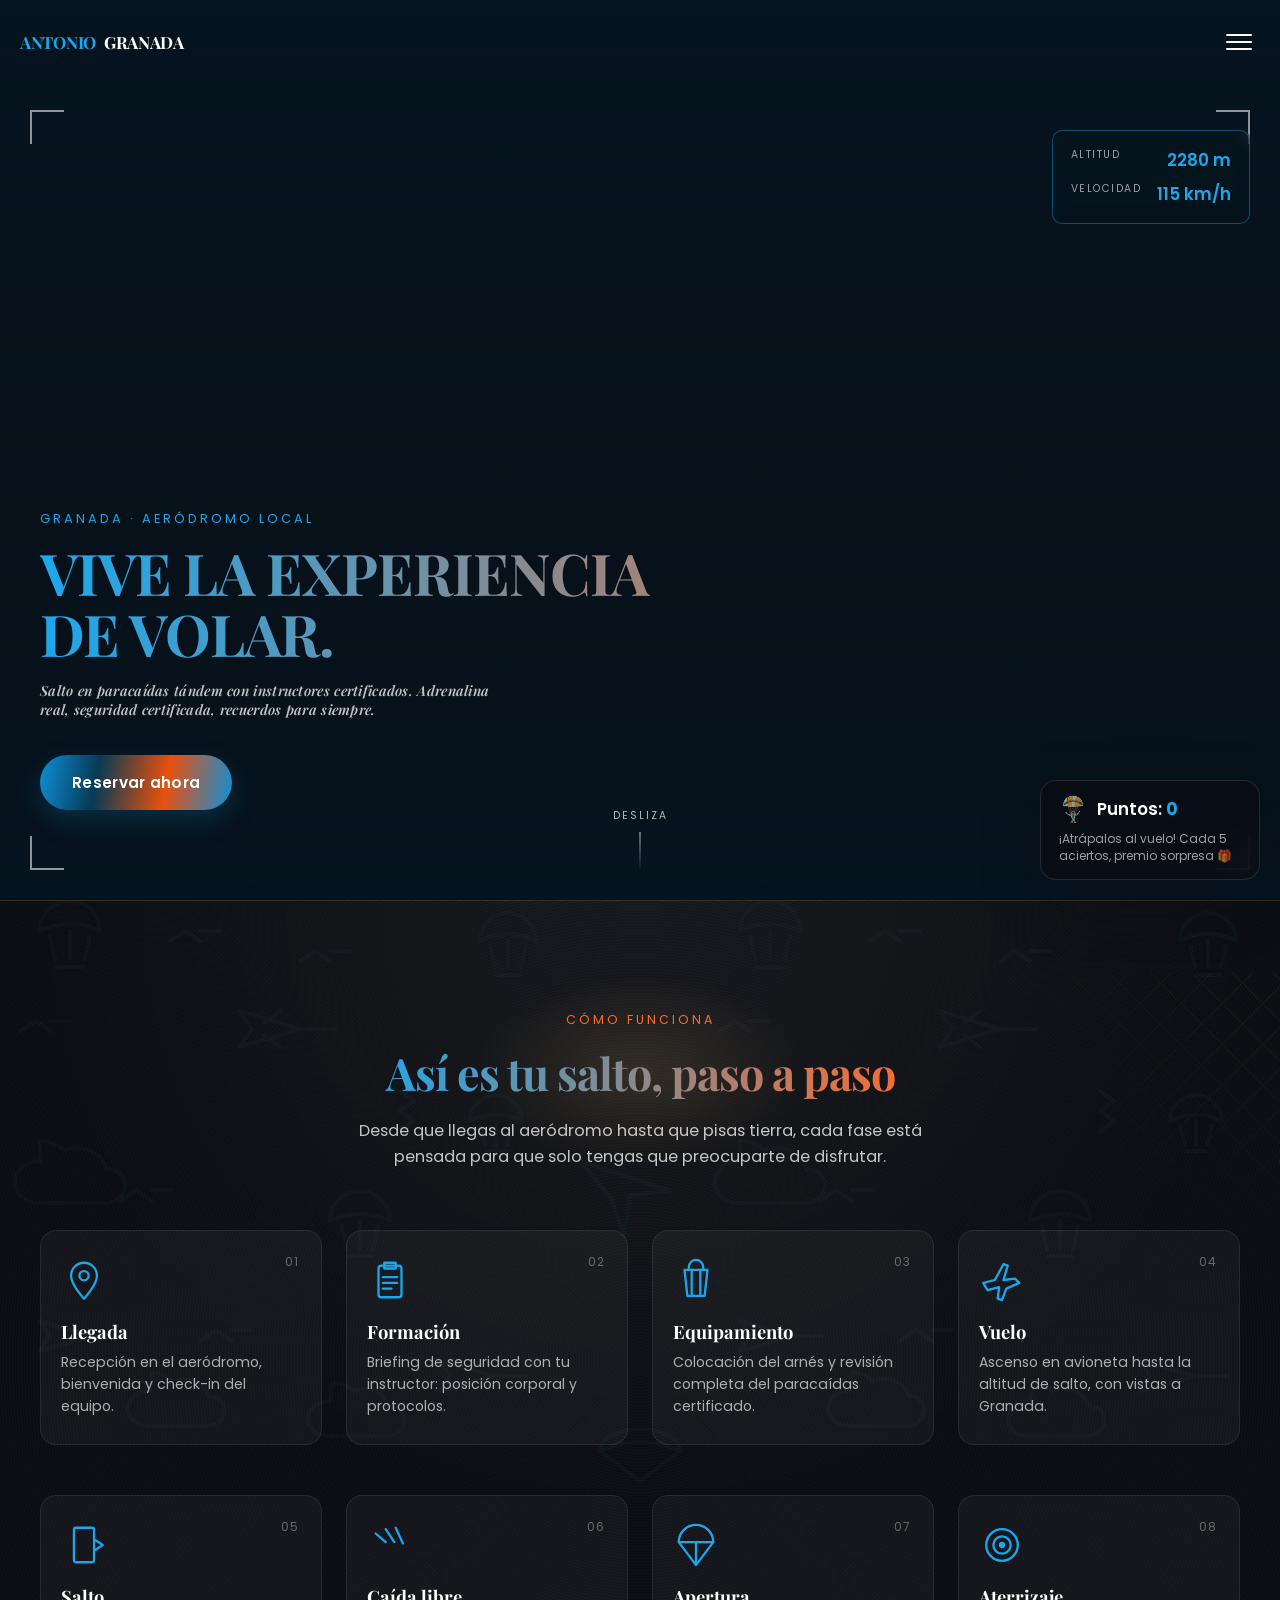
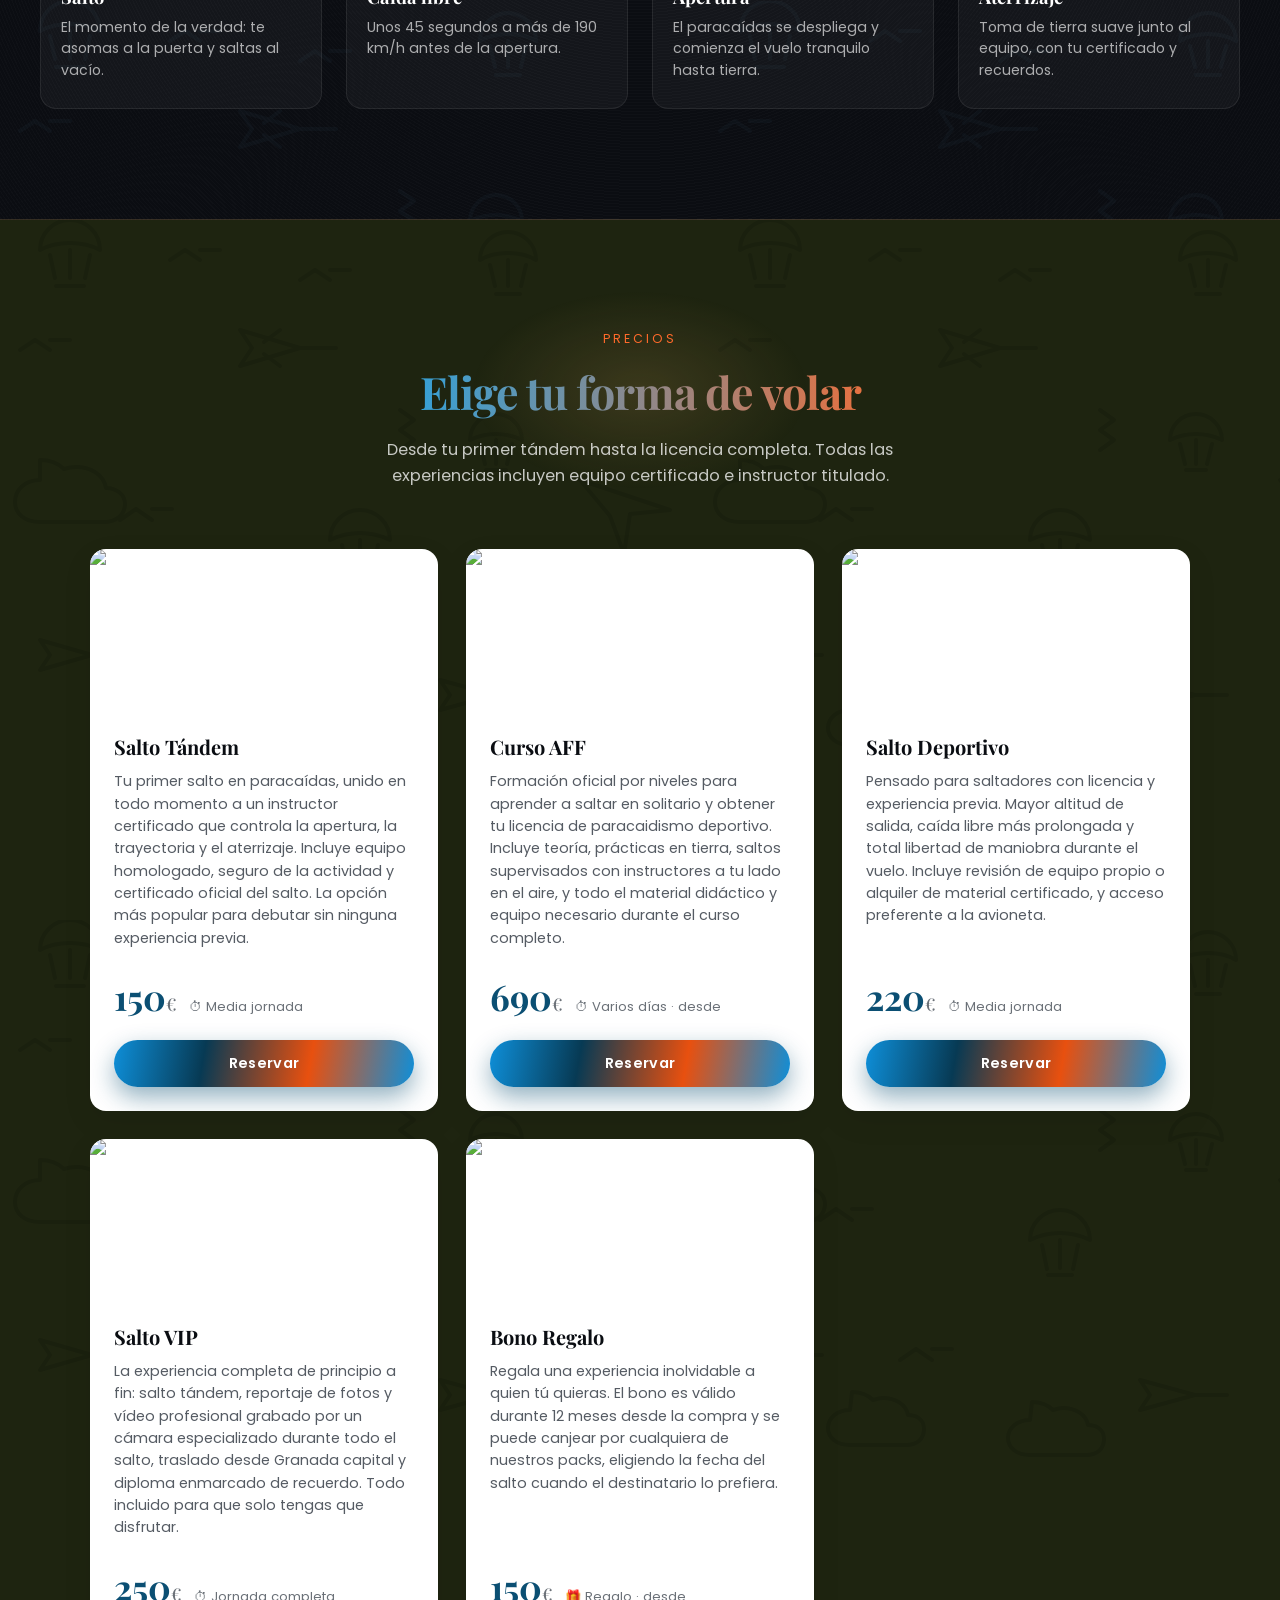
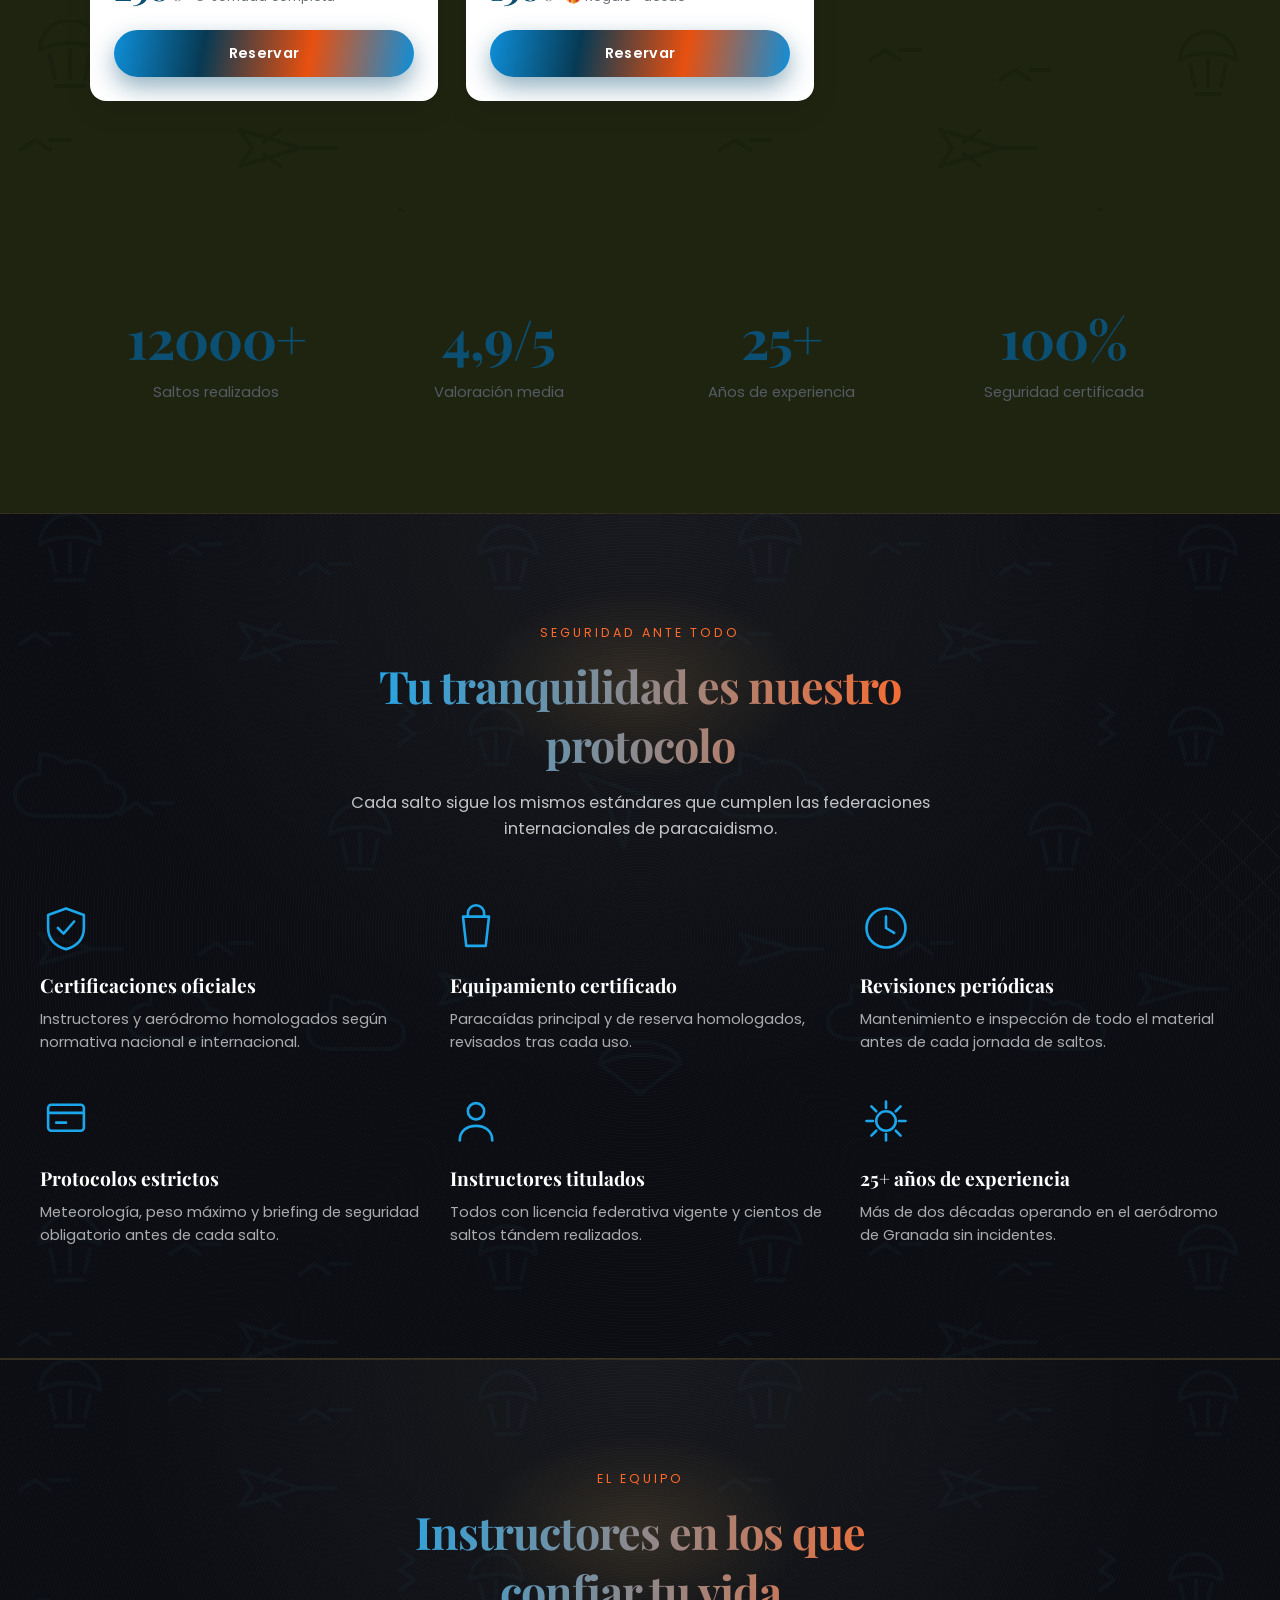
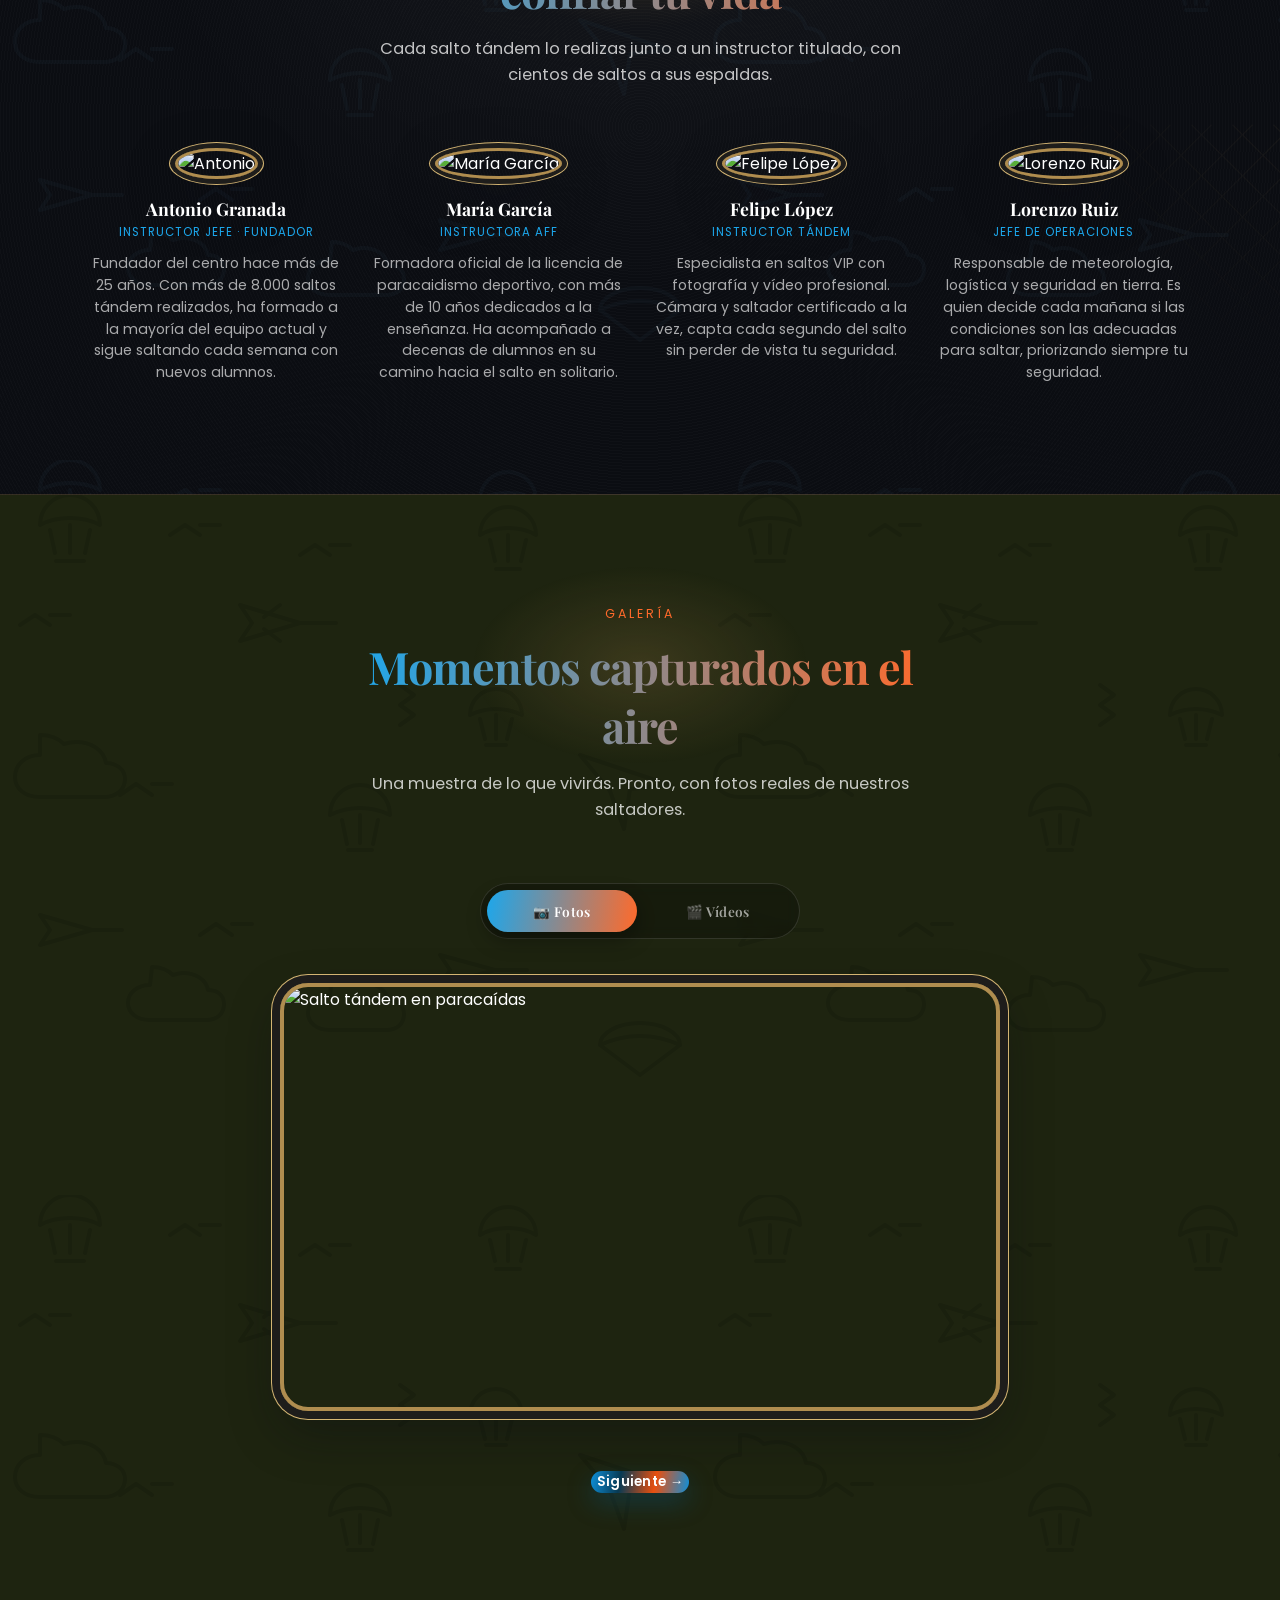
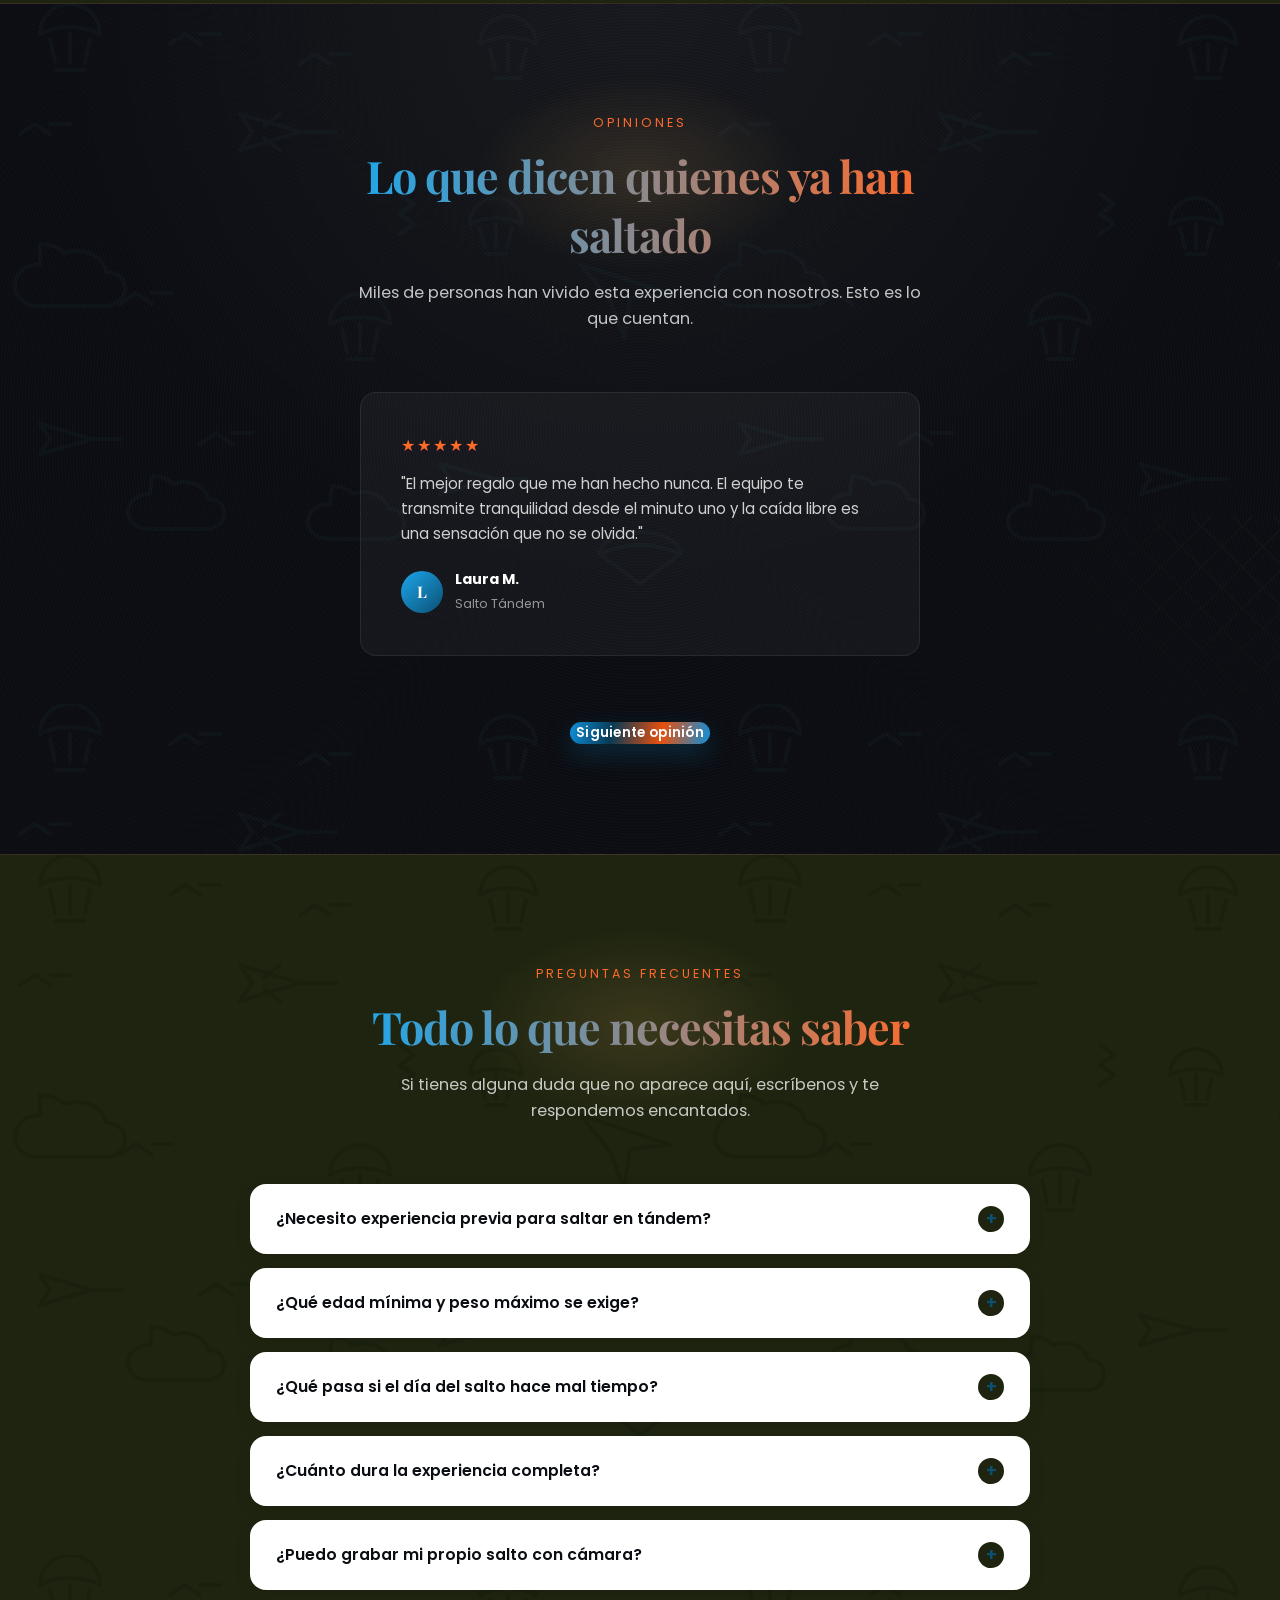
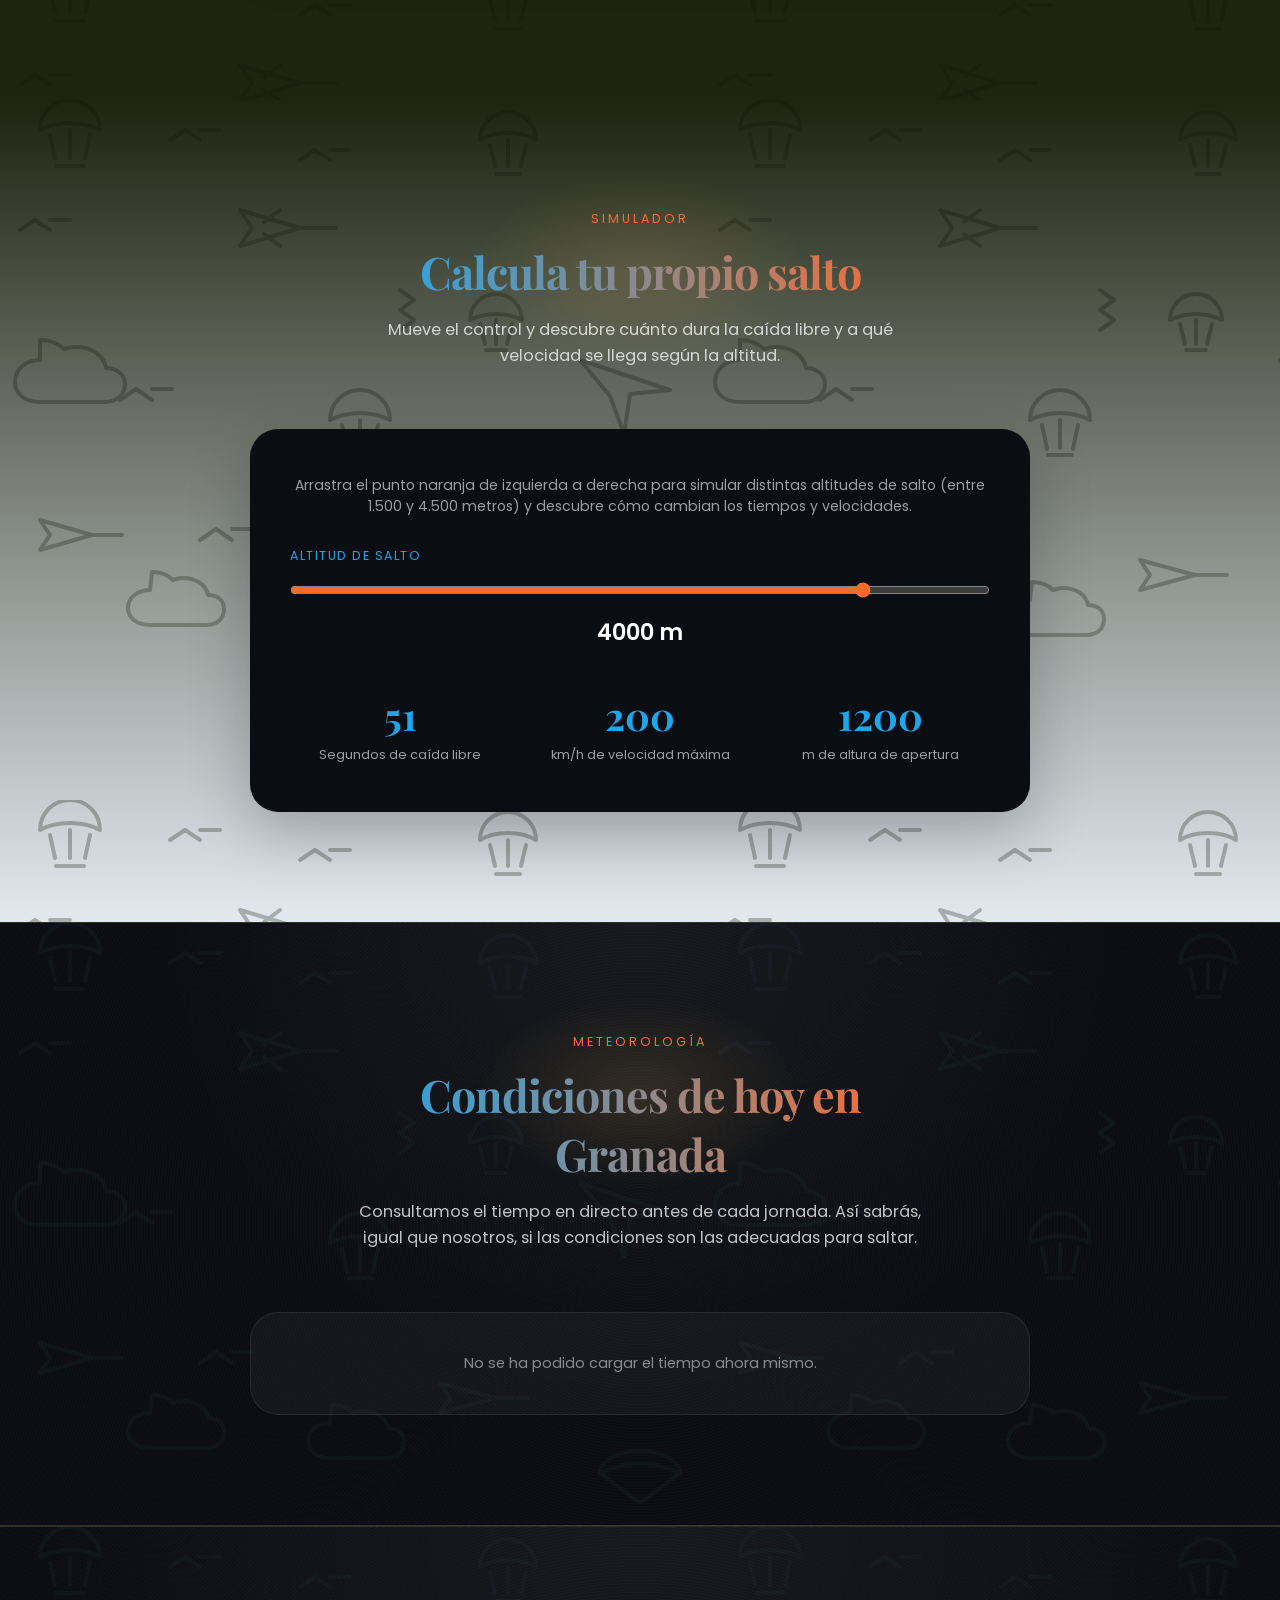
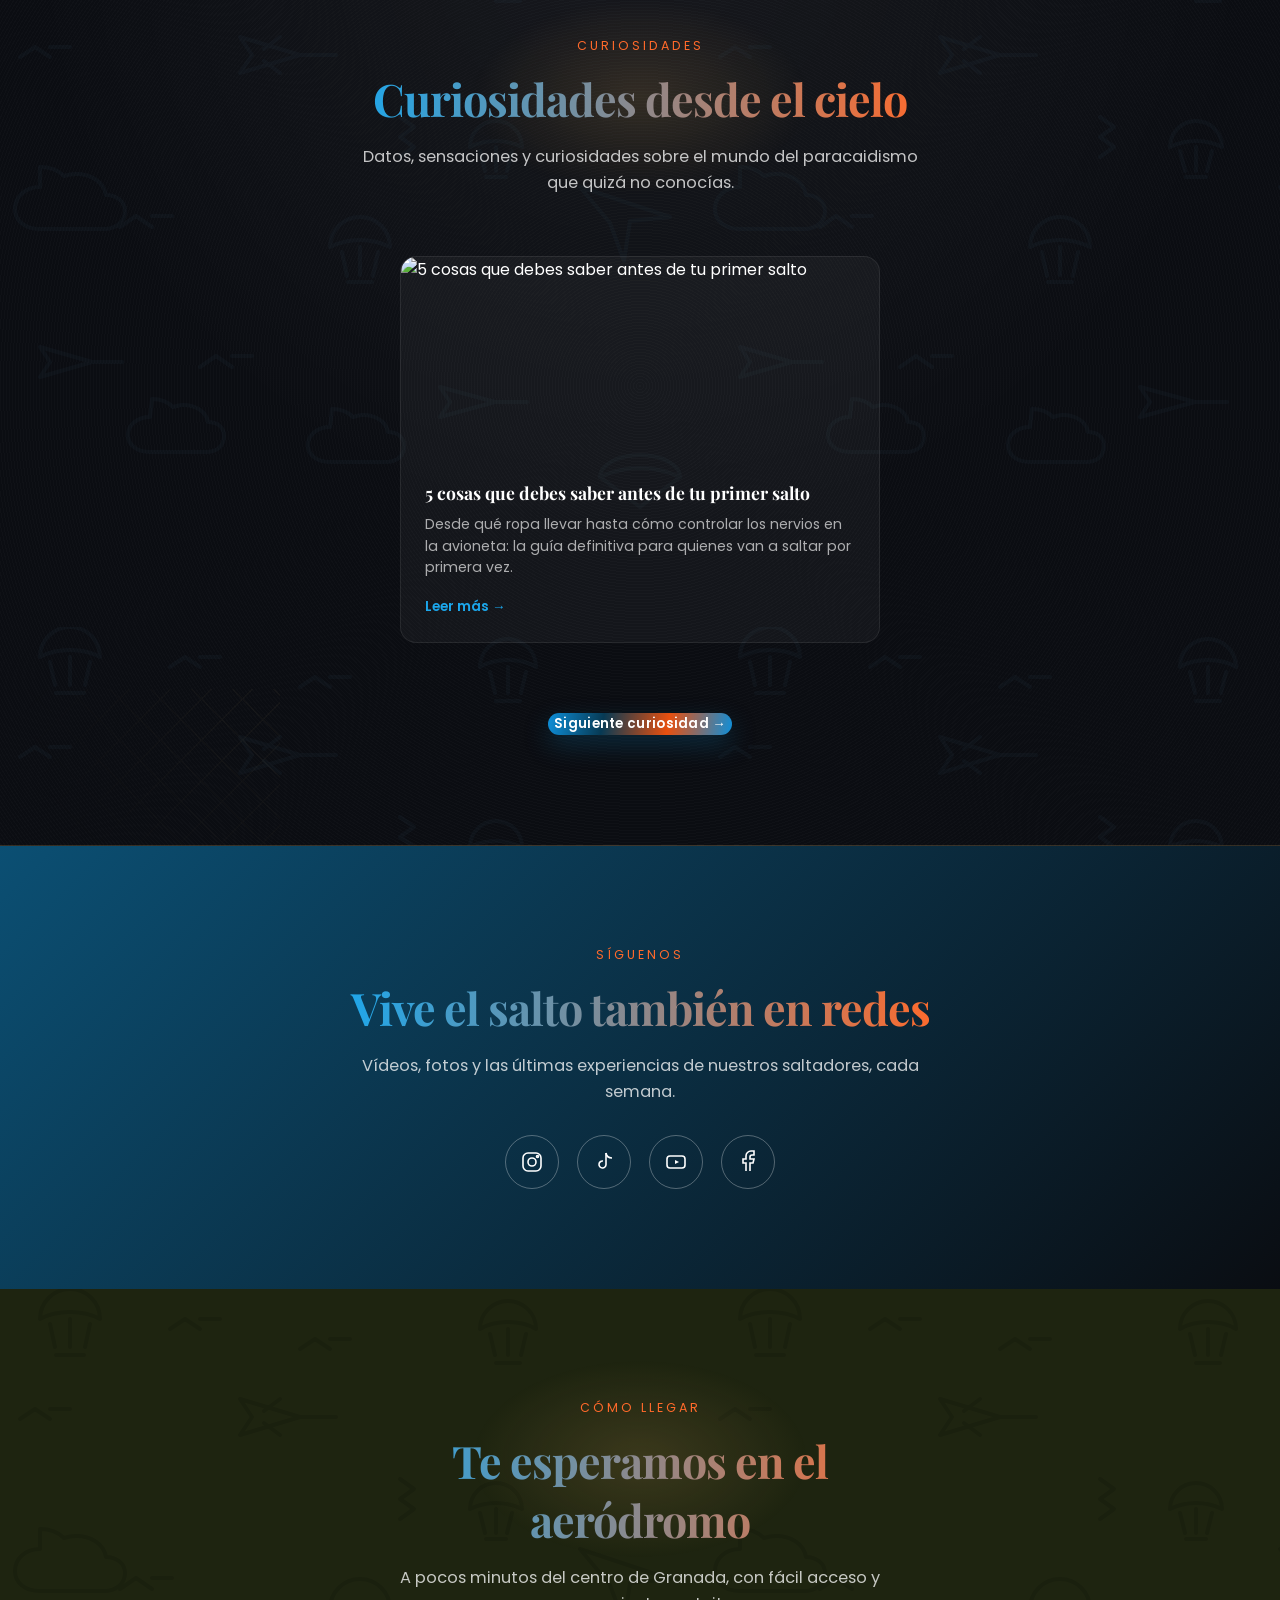
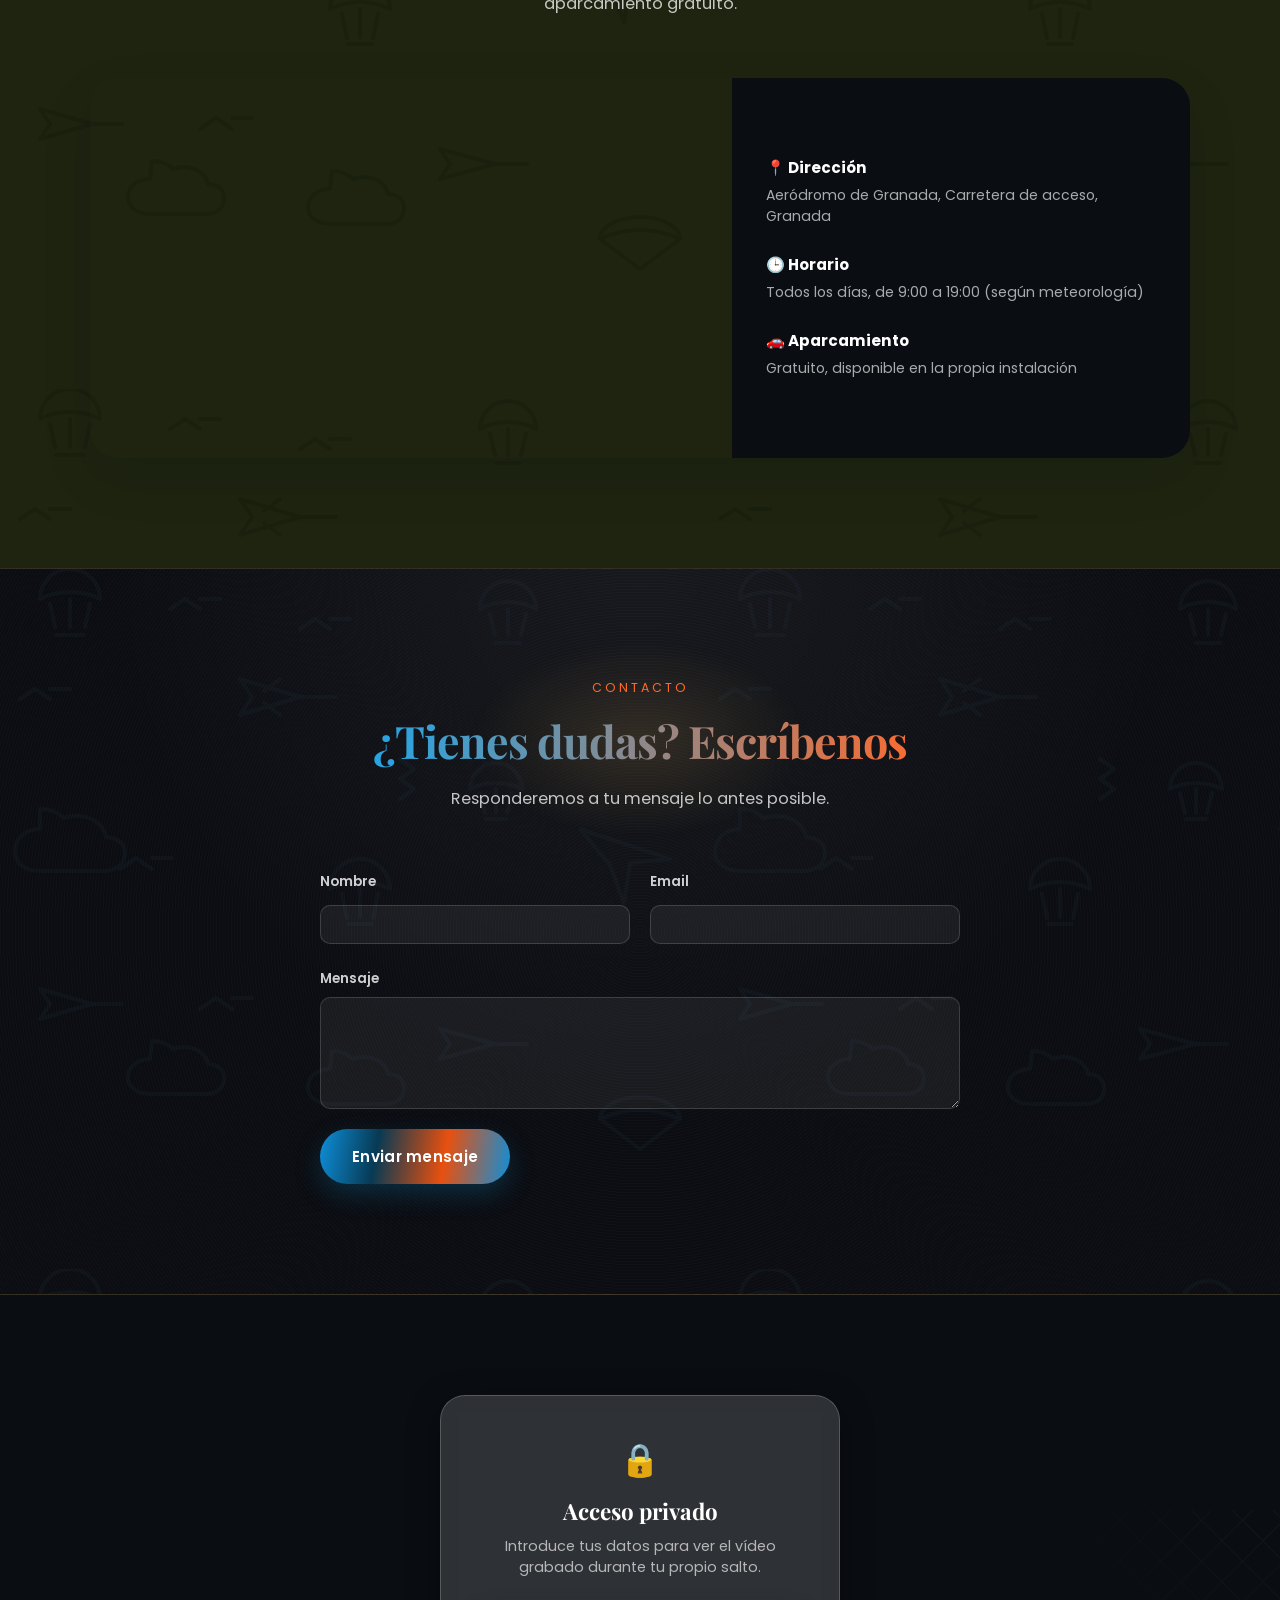
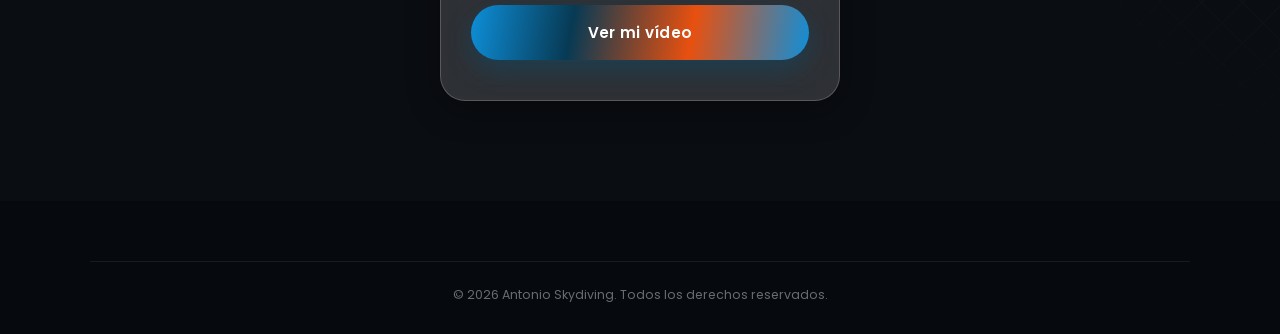
==== commit b907f130: "fix: actualiza la URL de la portada (og:image/og:url) al dominio de Vercel" ====
--- a/Proyecto_Paracaidismo_OK/index.html
+++ b/Proyecto_Paracaidismo_OK/index.html
@@ -13,10 +13,10 @@
     <link rel="icon" type="image/jpeg" href="preview.jpg">
     <meta property="og:title" content="Antonio GRANADA Skydiving — Salta sobre Granada">
     <meta property="og:description" content="Salto en paracaídas tándem en Granada. Instructores certificados, seguridad garantizada.">
-    <meta property="og:image" content="https://gleaming-blini-1e7f4a.netlify.app/preview.jpg">
+    <meta property="og:image" content="https://en-ivory.vercel.app/preview.jpg">
     <meta property="og:image:width" content="1200">
     <meta property="og:image:height" content="630">
-    <meta property="og:url" content="https://gleaming-blini-1e7f4a.netlify.app/">
+    <meta property="og:url" content="https://en-ivory.vercel.app/">
     <meta property="og:type" content="website">
 </head>
 <body>
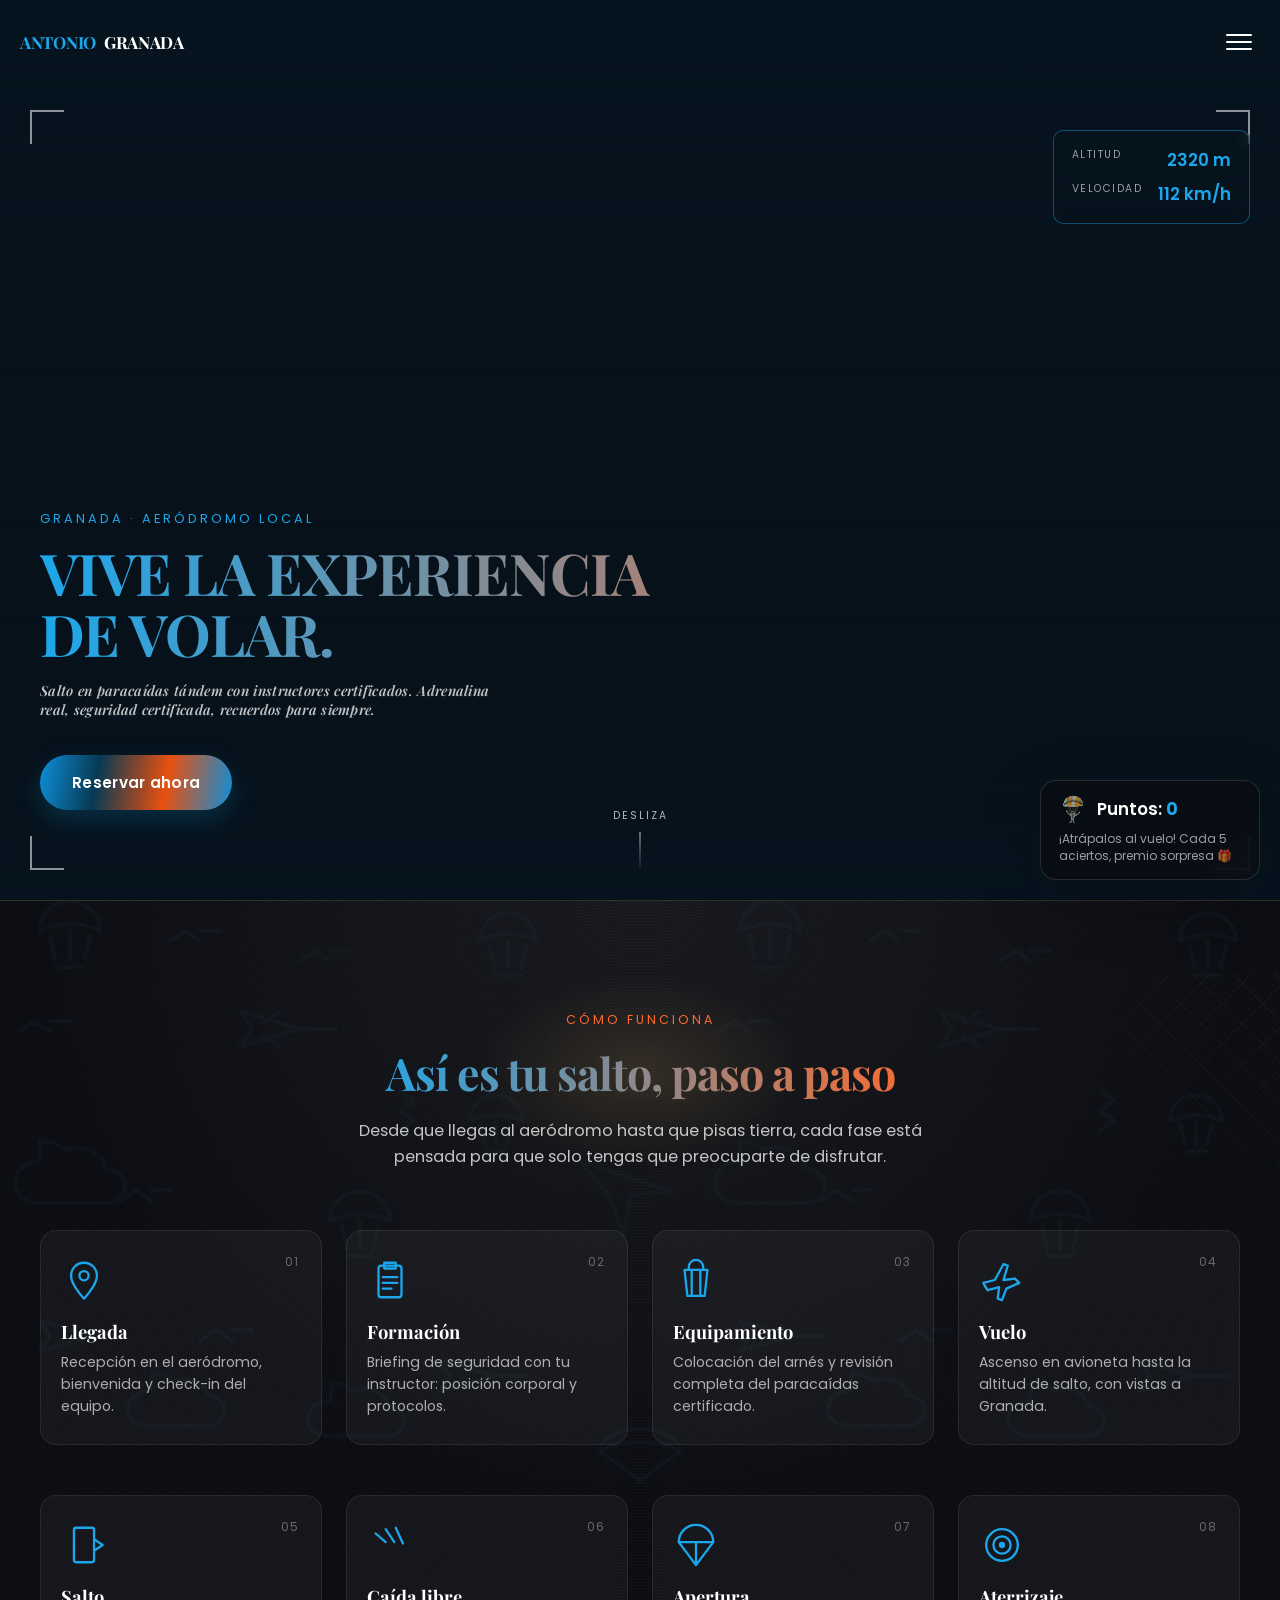
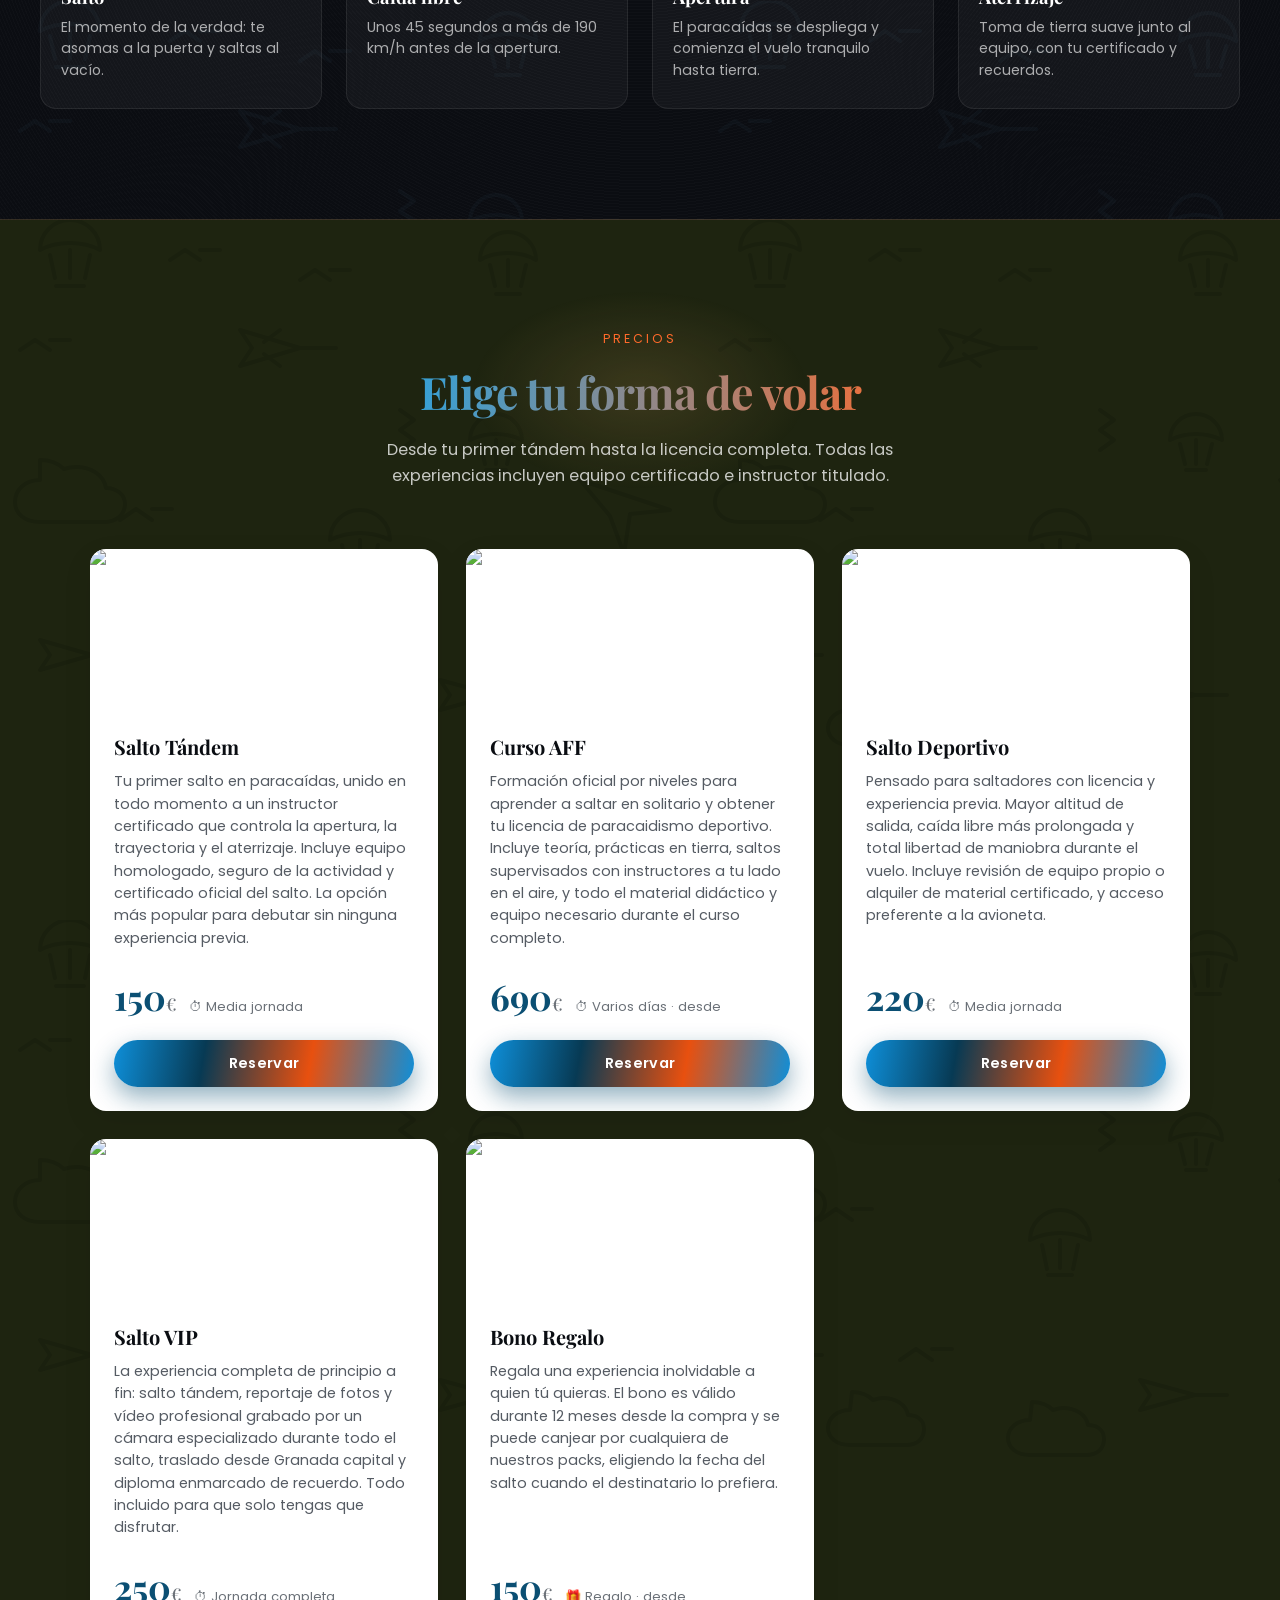
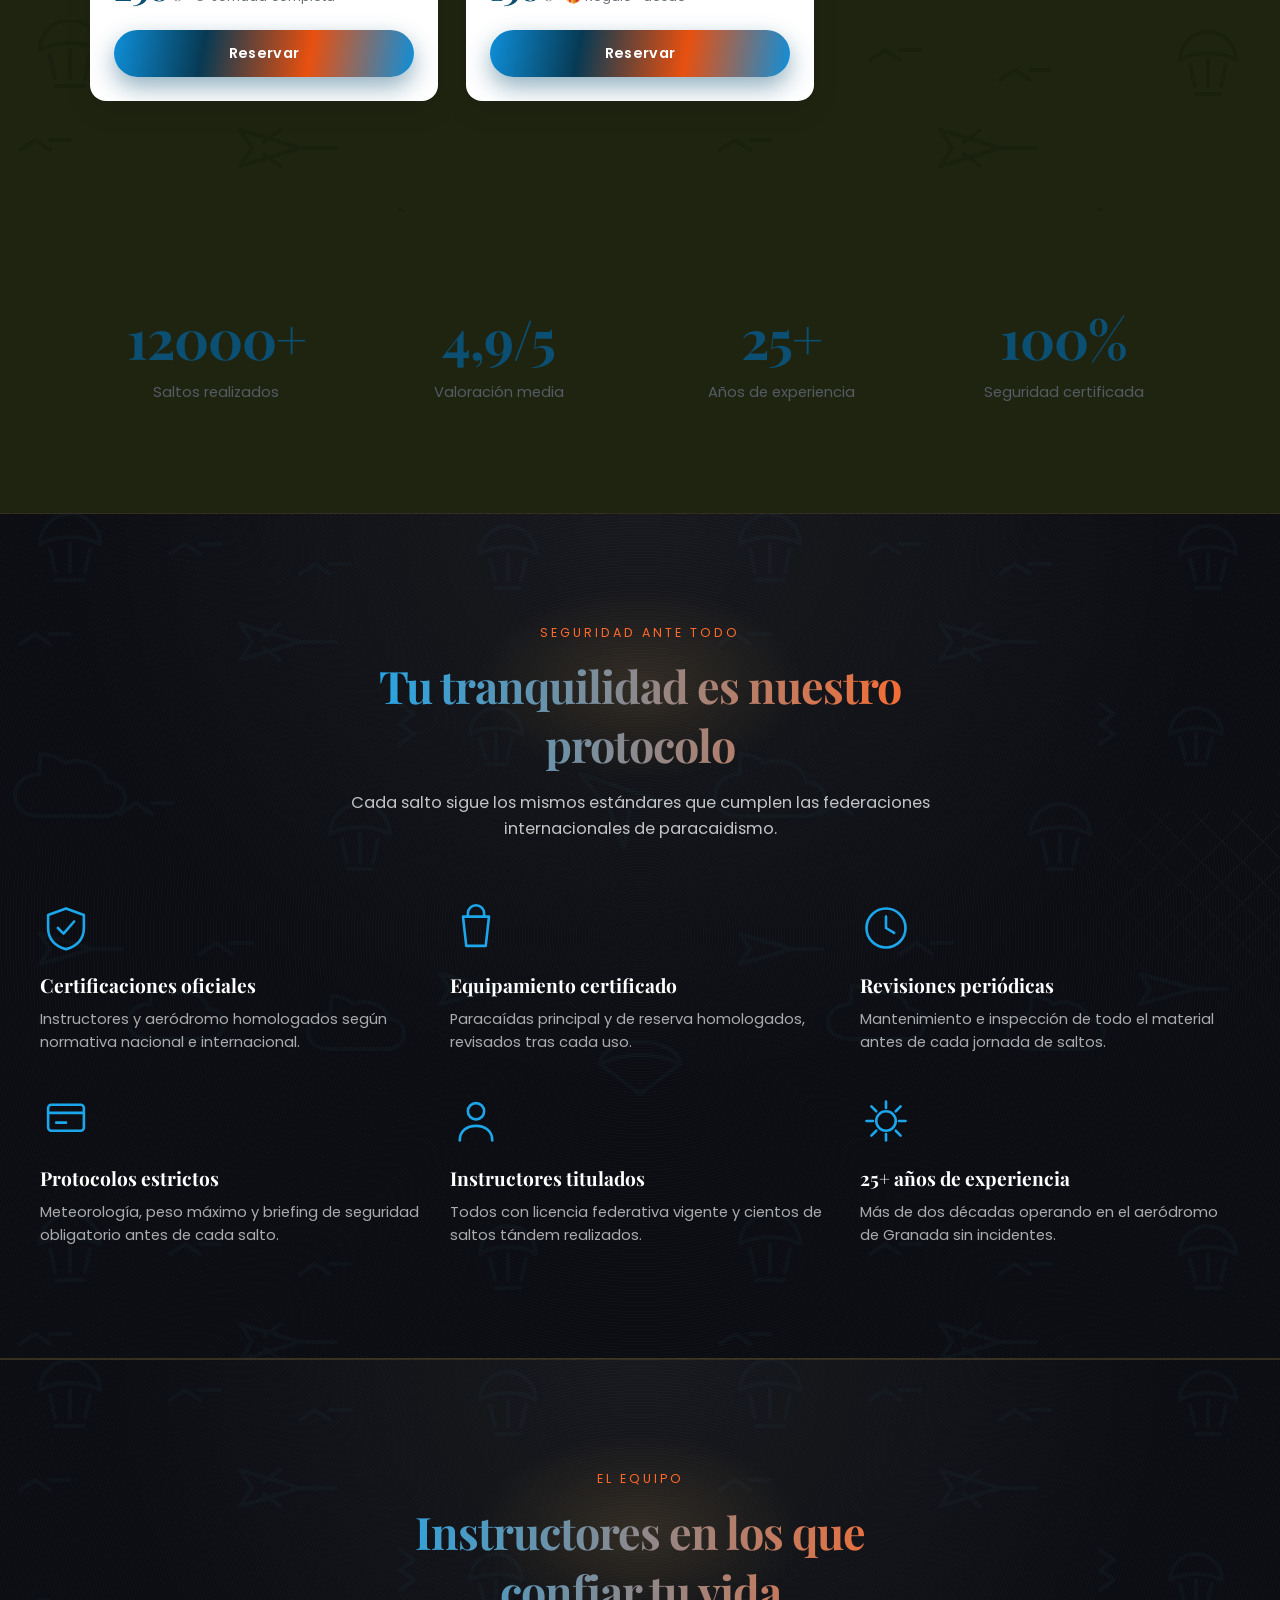
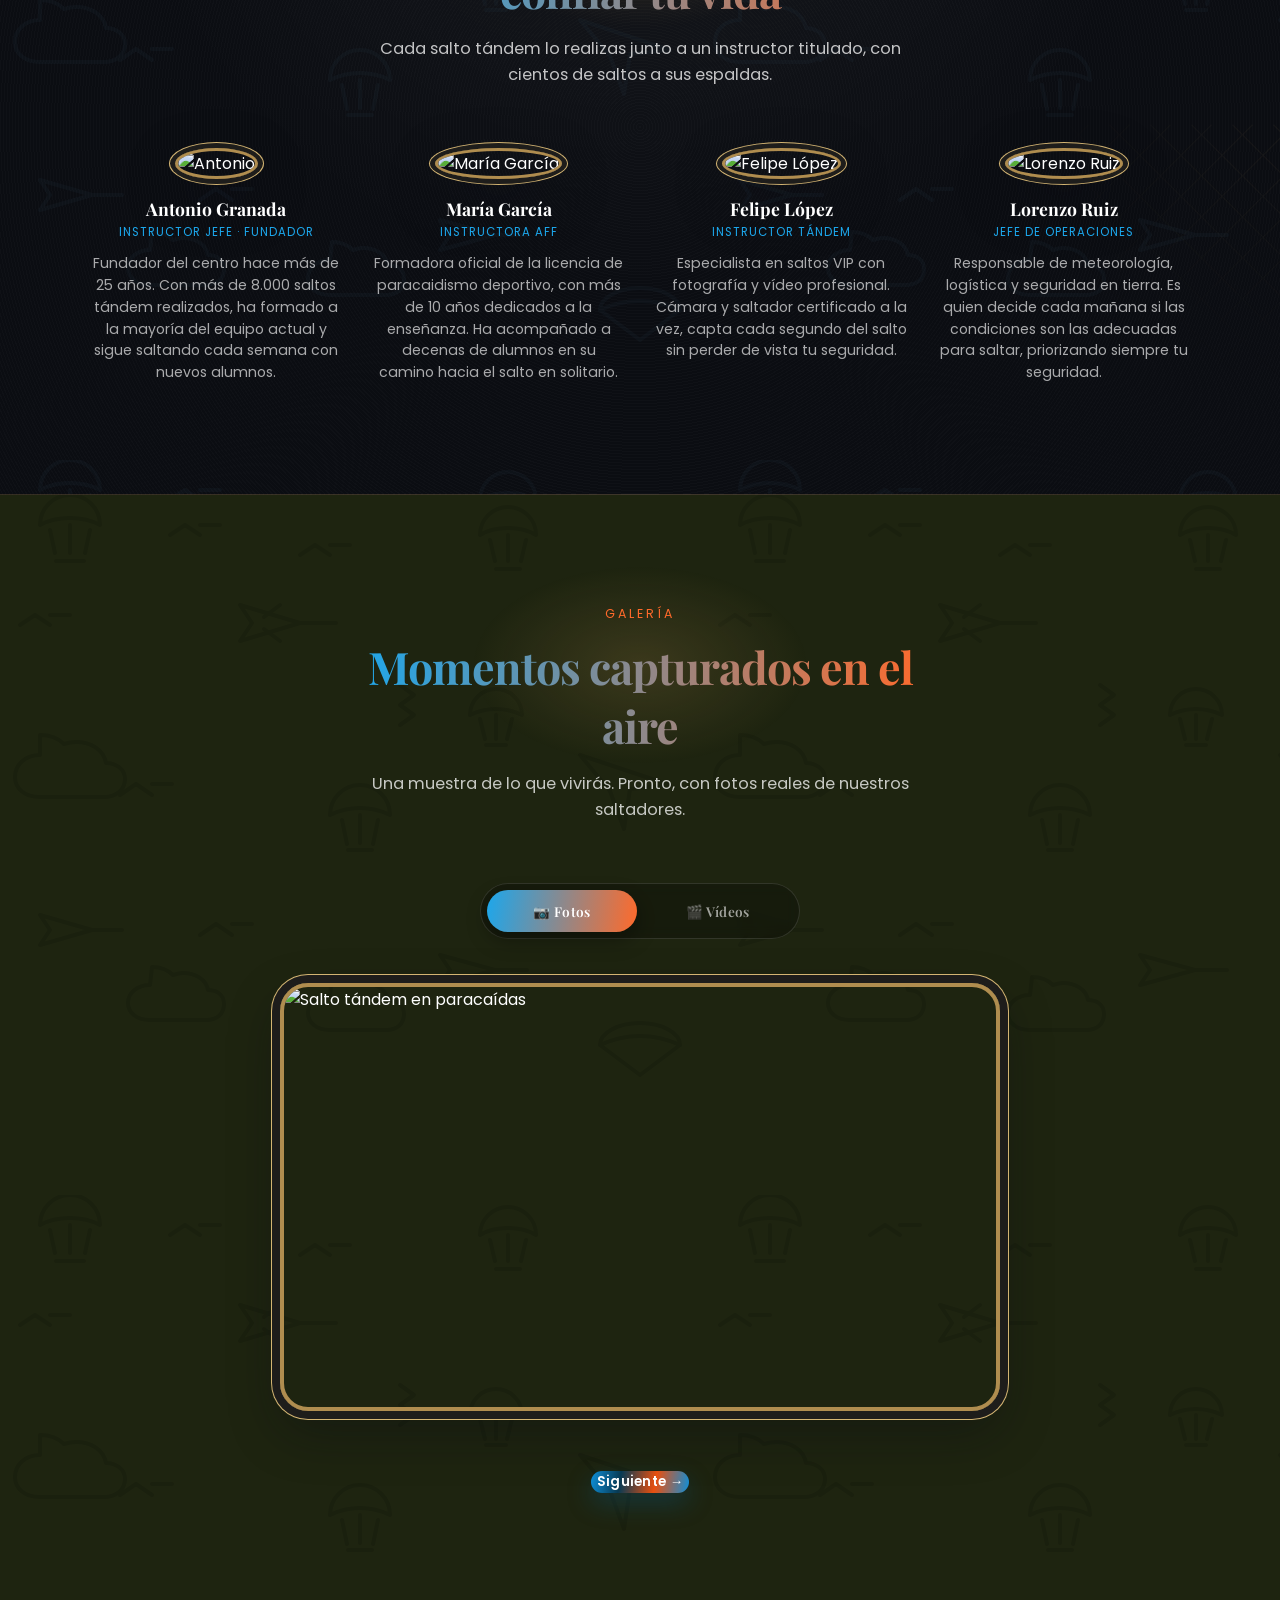
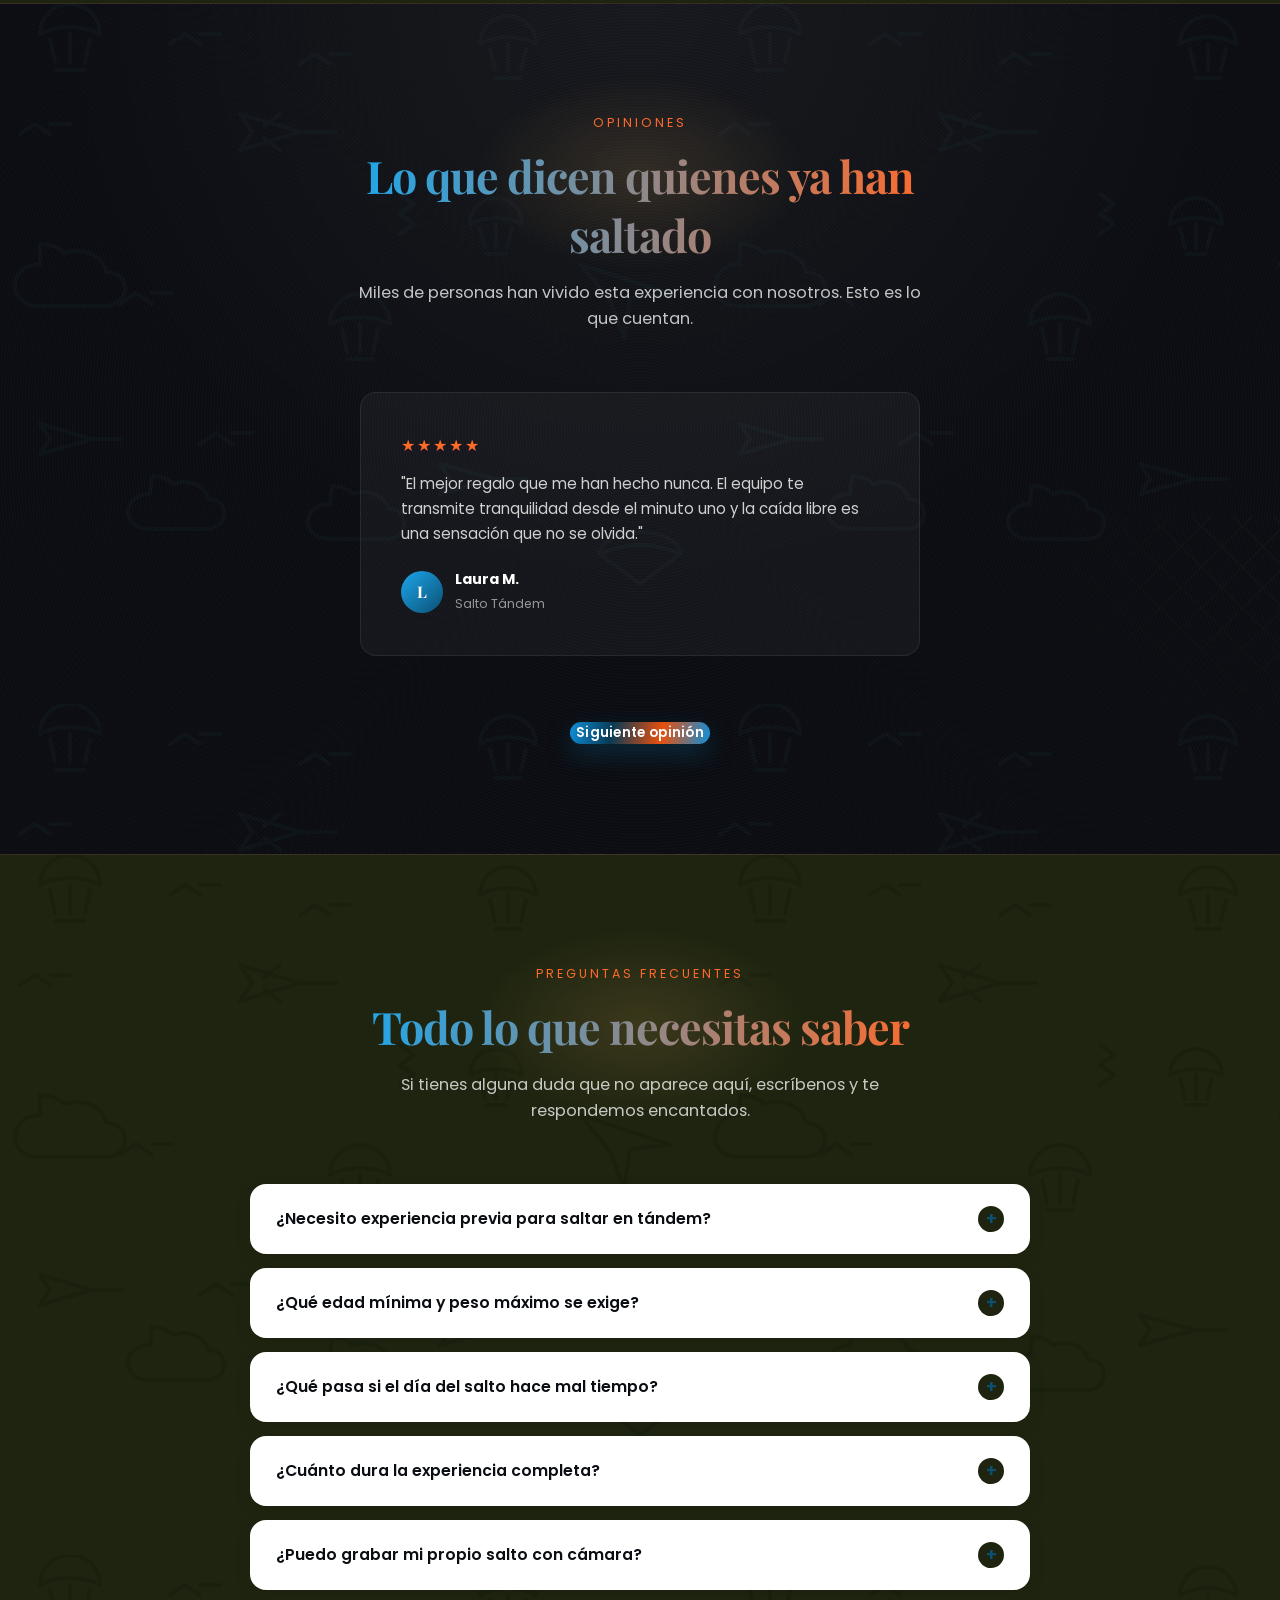
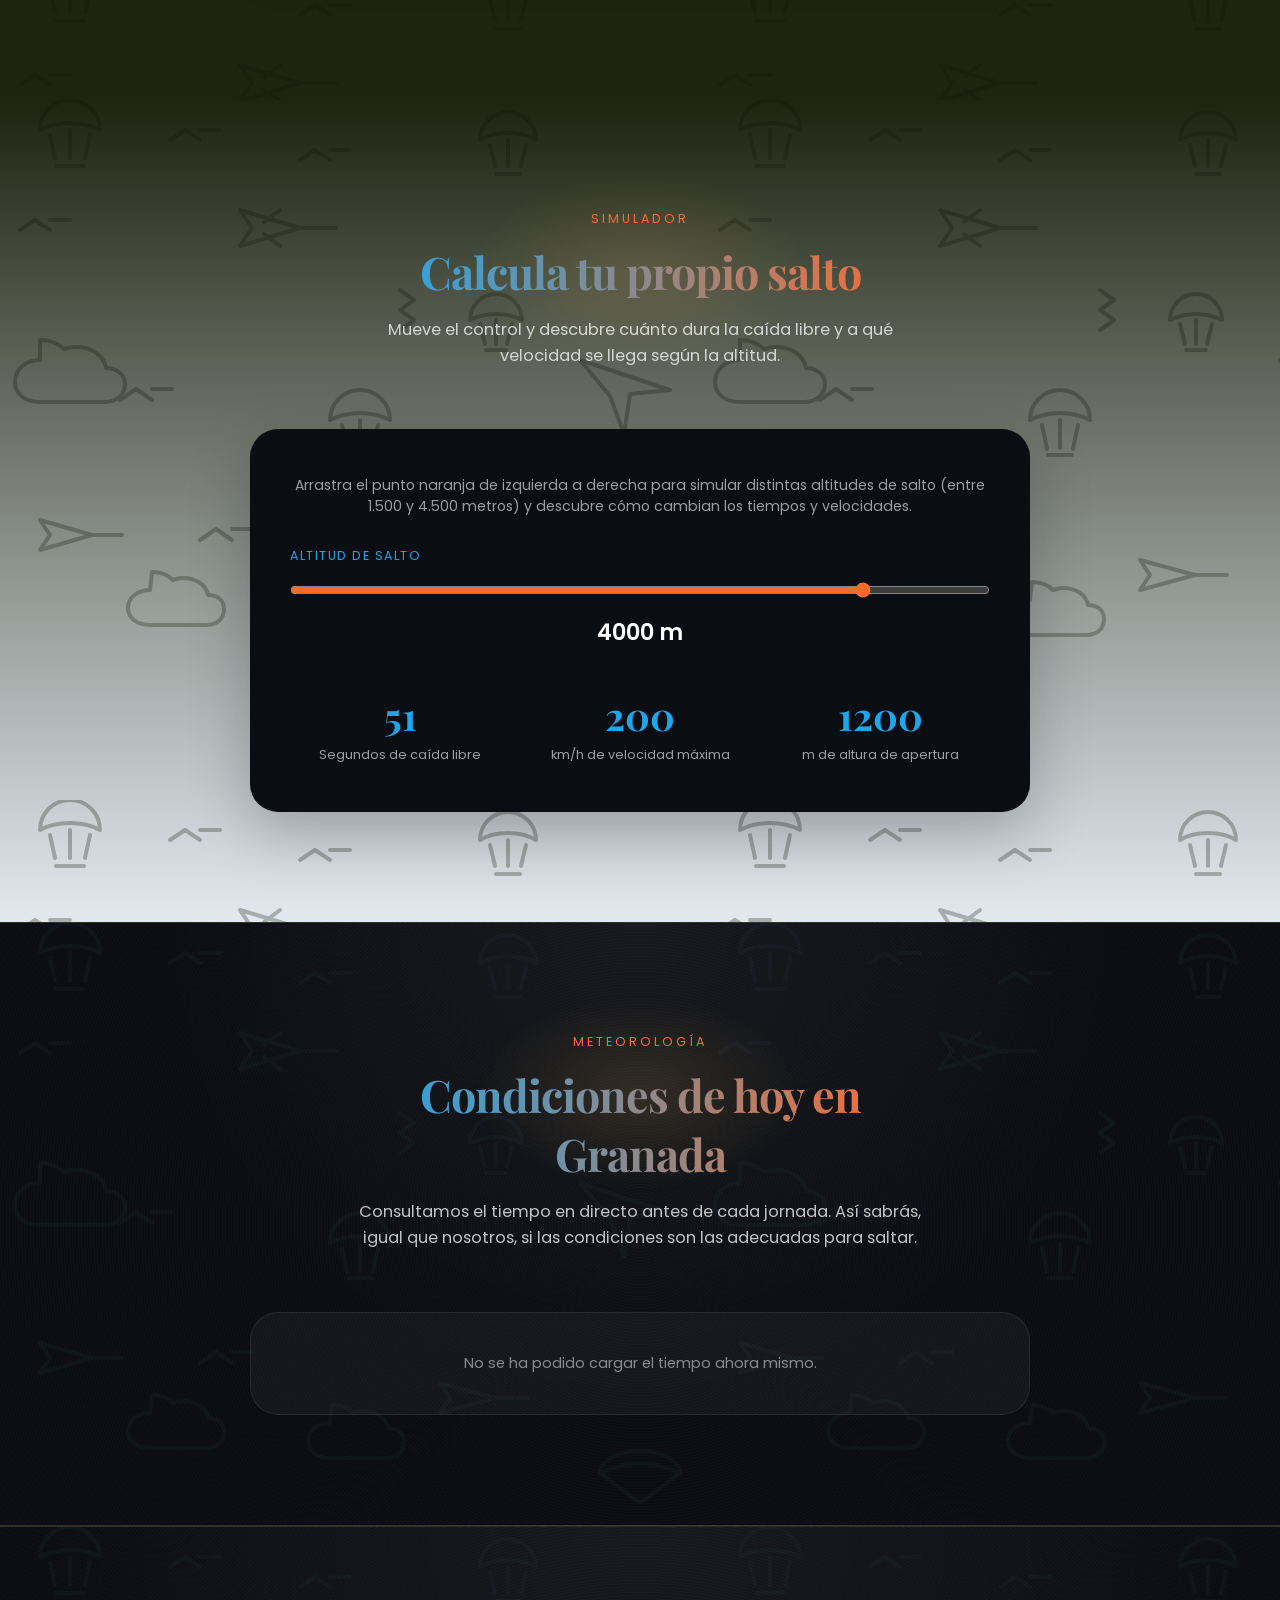
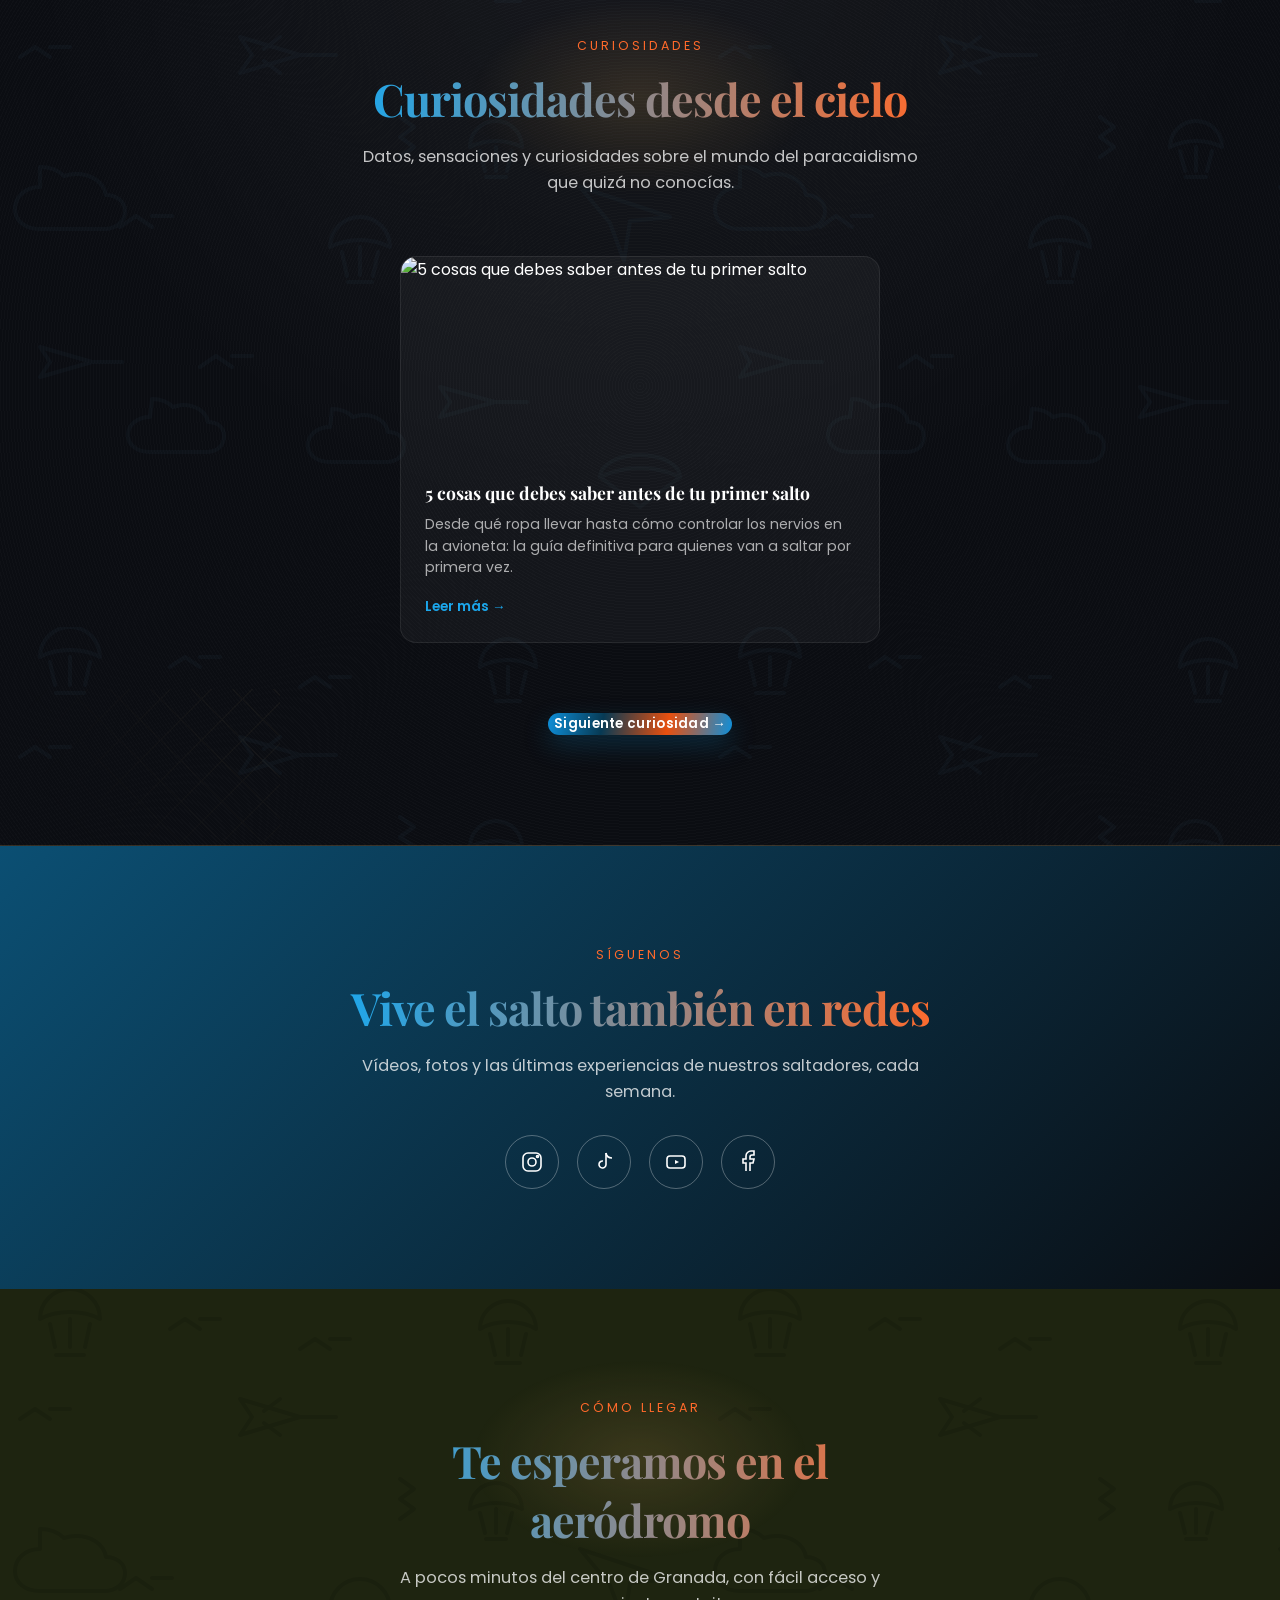
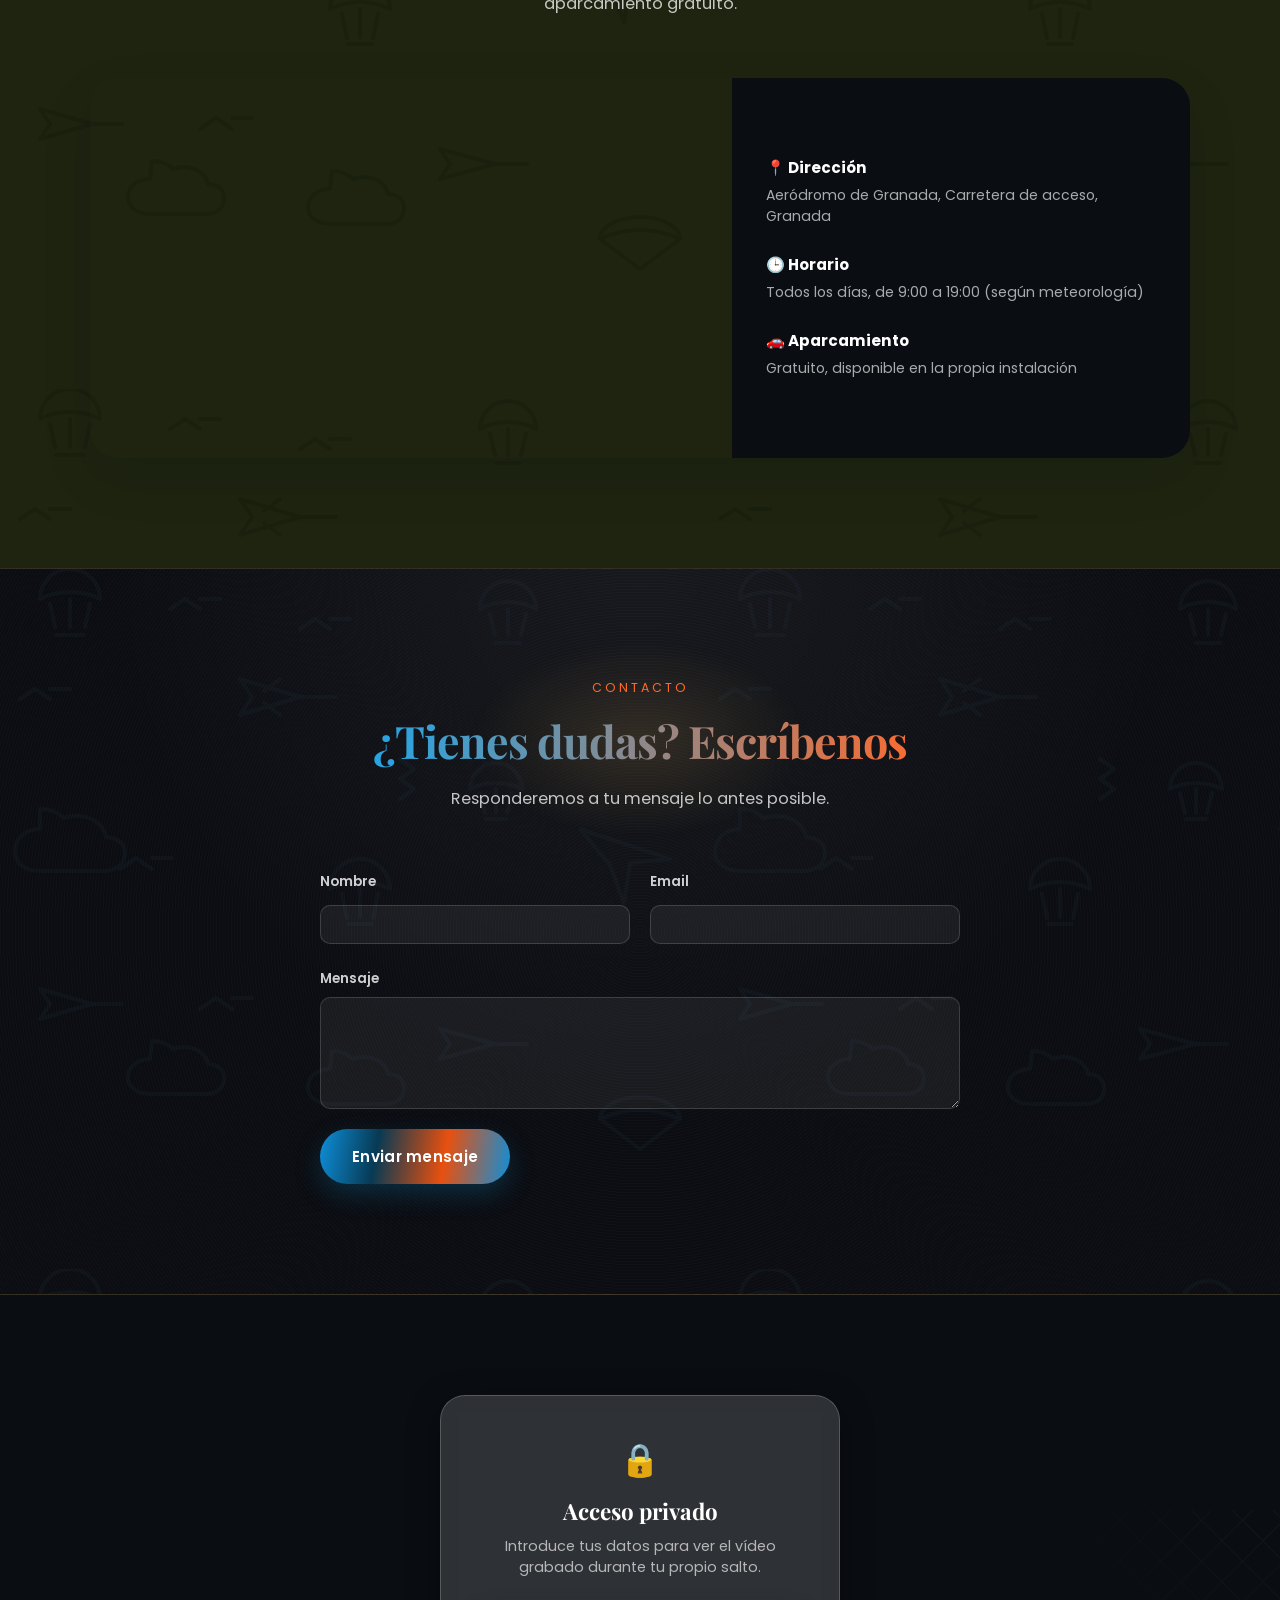
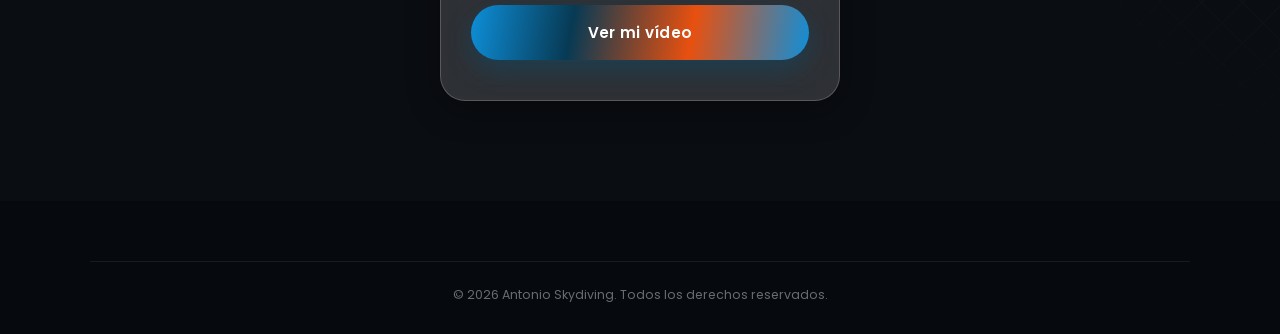
==== commit 4af0aa5f: "fix: corrige la URL de la portada al dominio real (at-ivory.vercel.app)" ====
--- a/Proyecto_Paracaidismo_OK/index.html
+++ b/Proyecto_Paracaidismo_OK/index.html
@@ -13,10 +13,10 @@
     <link rel="icon" type="image/jpeg" href="preview.jpg">
     <meta property="og:title" content="Antonio GRANADA Skydiving — Salta sobre Granada">
     <meta property="og:description" content="Salto en paracaídas tándem en Granada. Instructores certificados, seguridad garantizada.">
-    <meta property="og:image" content="https://en-ivory.vercel.app/preview.jpg">
+    <meta property="og:image" content="https://at-ivory.vercel.app/preview.jpg">
     <meta property="og:image:width" content="1200">
     <meta property="og:image:height" content="630">
-    <meta property="og:url" content="https://en-ivory.vercel.app/">
+    <meta property="og:url" content="https://at-ivory.vercel.app/">
     <meta property="og:type" content="website">
 </head>
 <body>
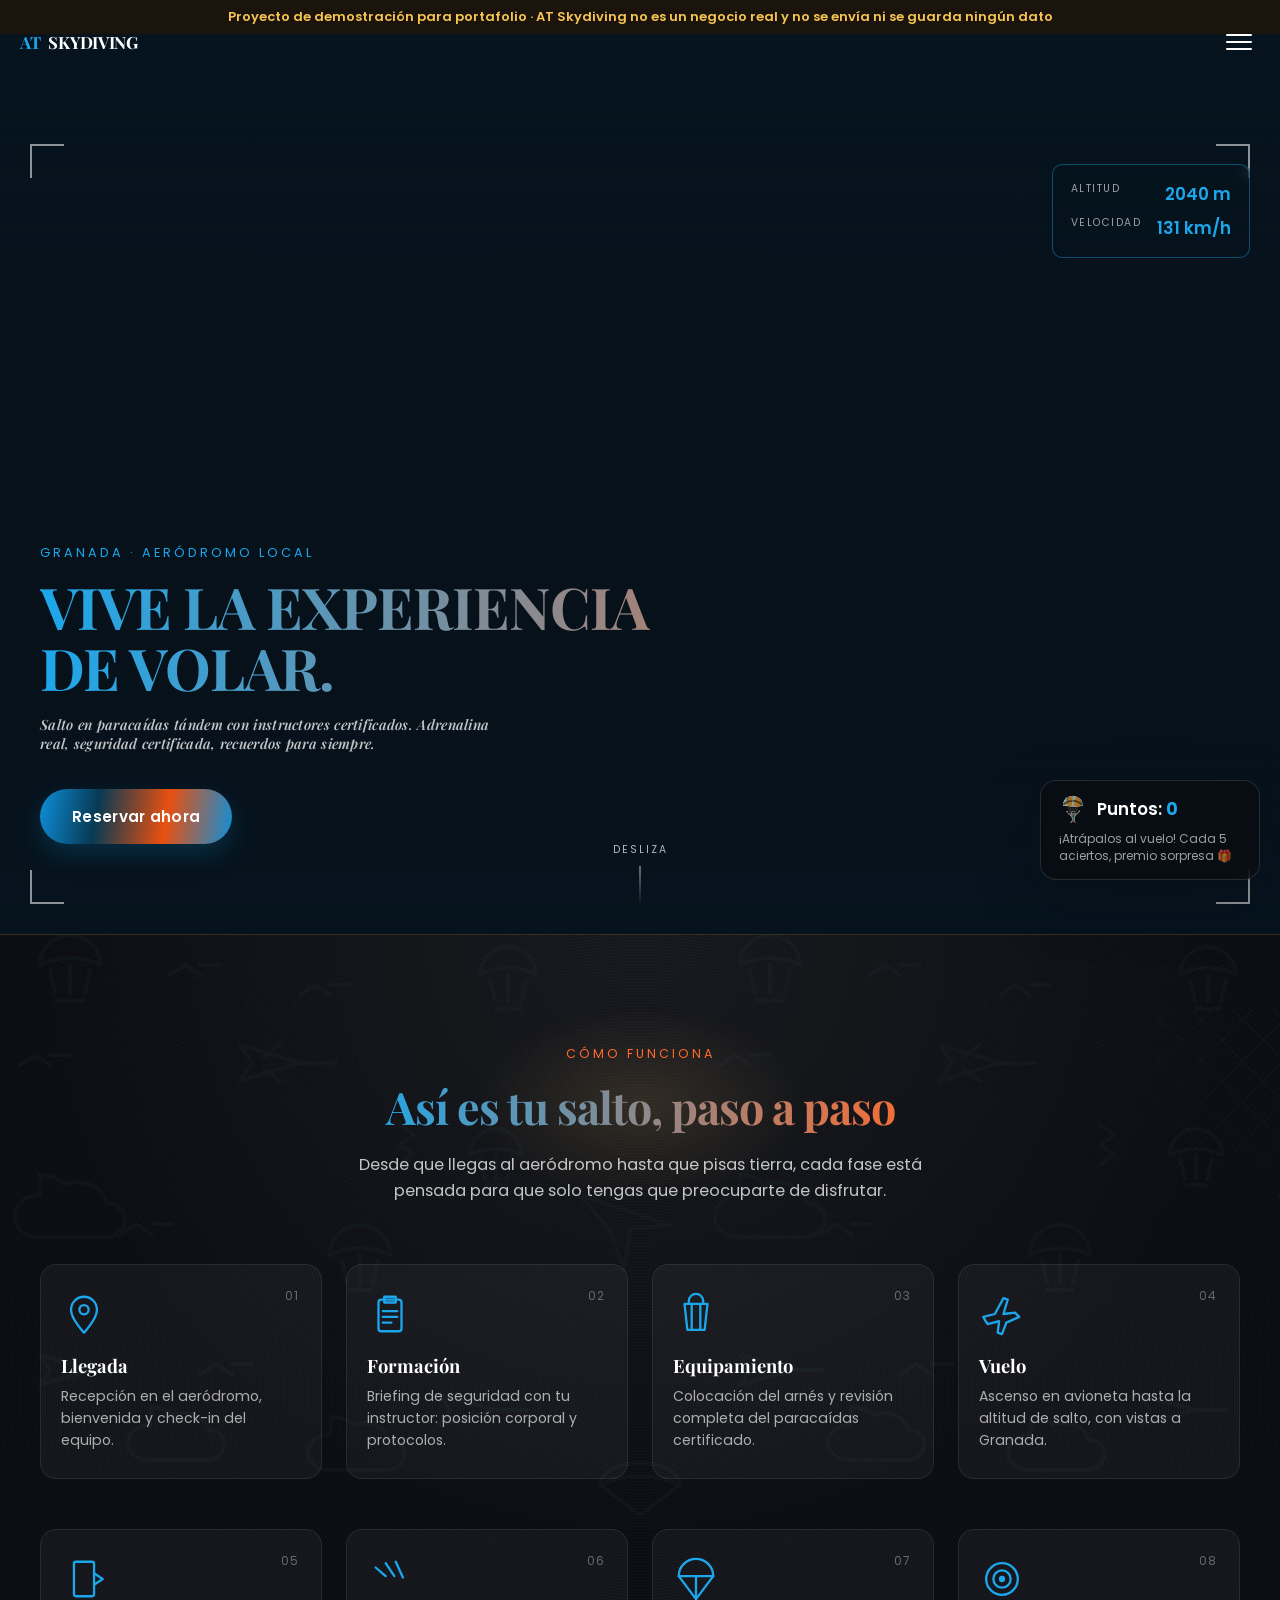
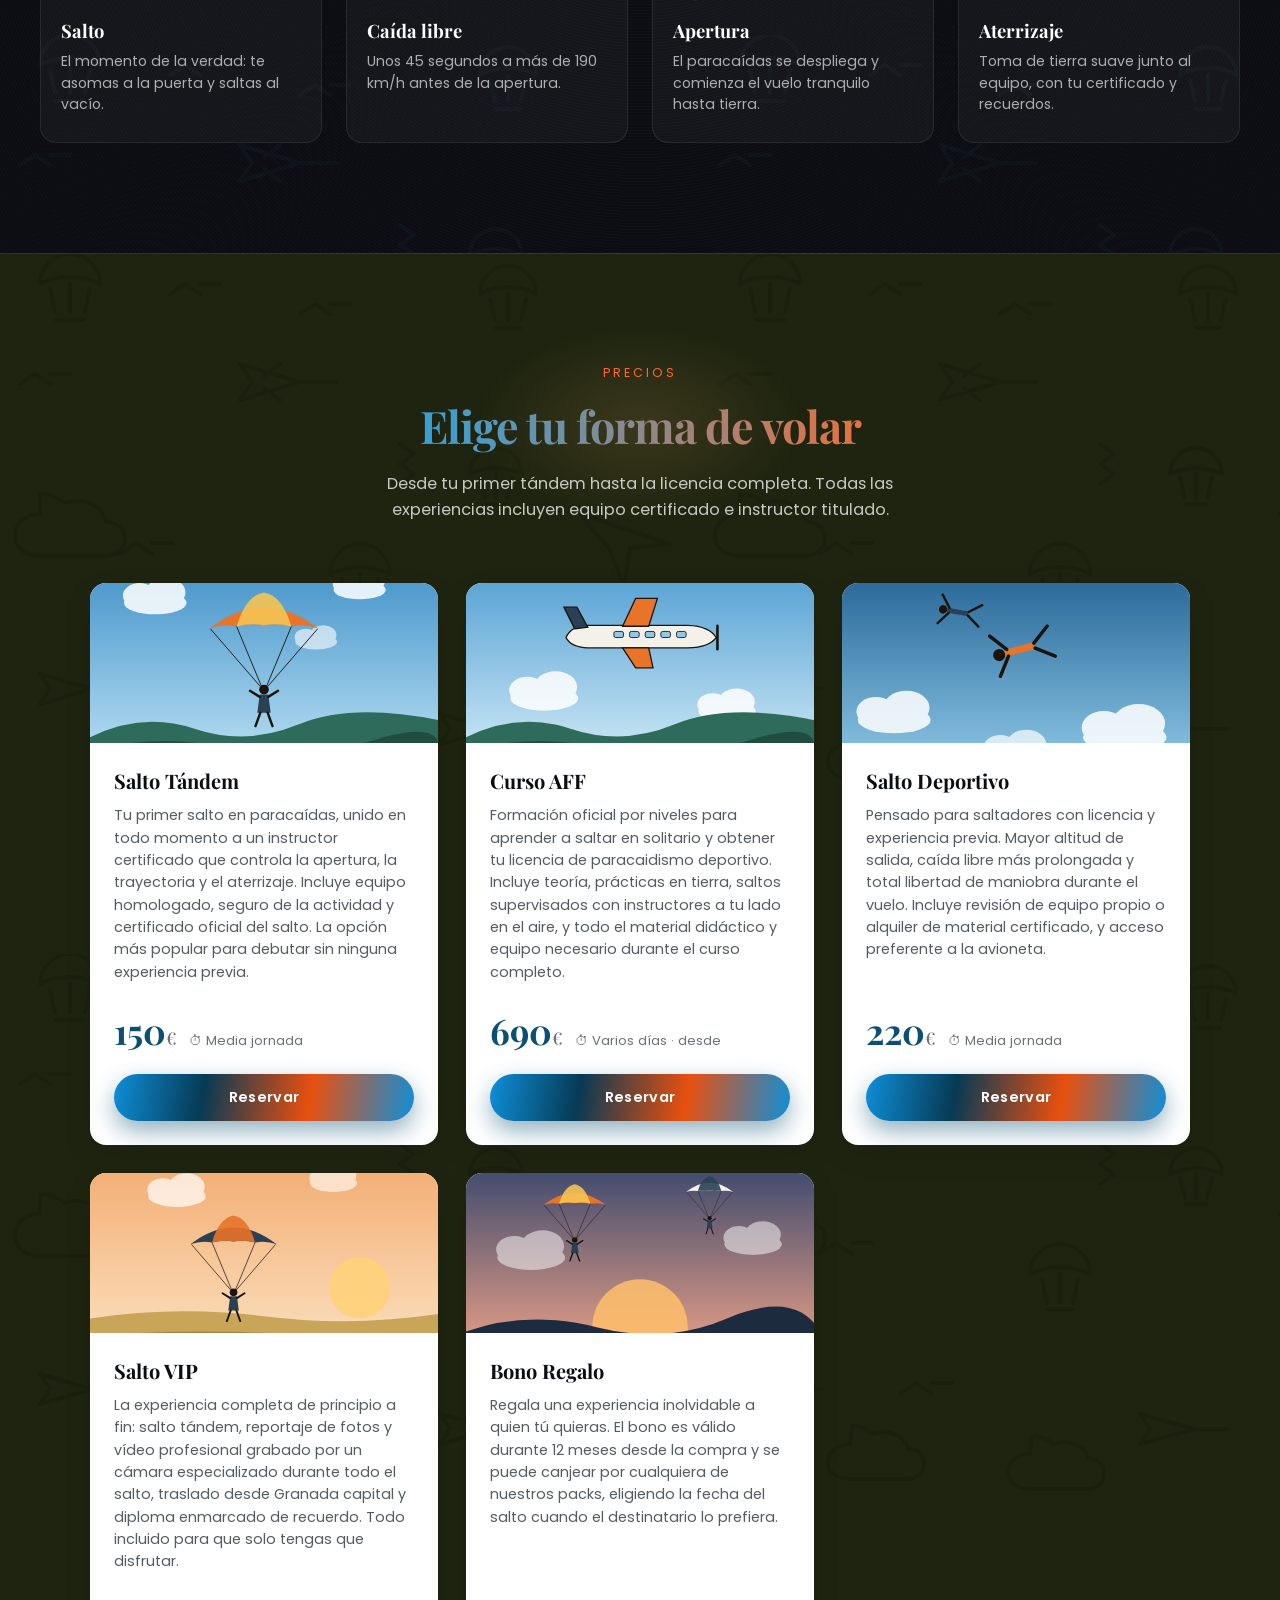
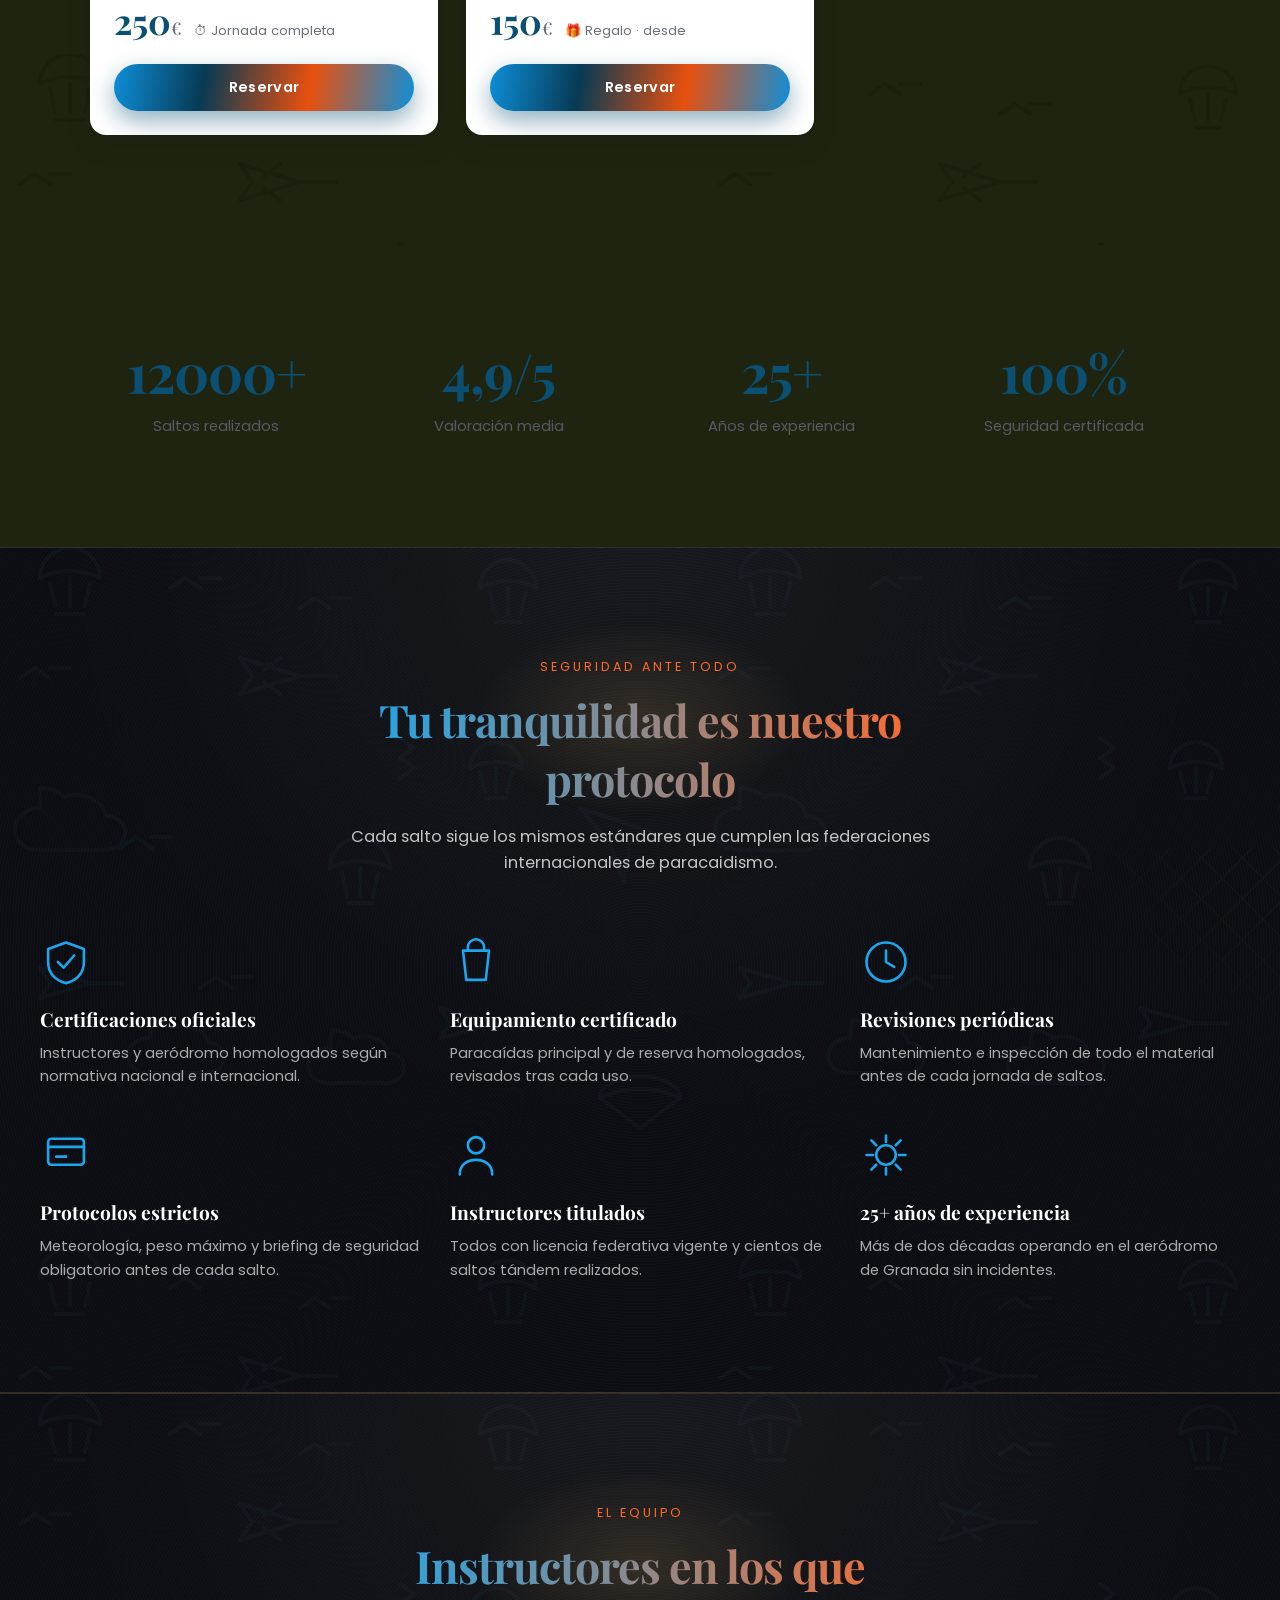
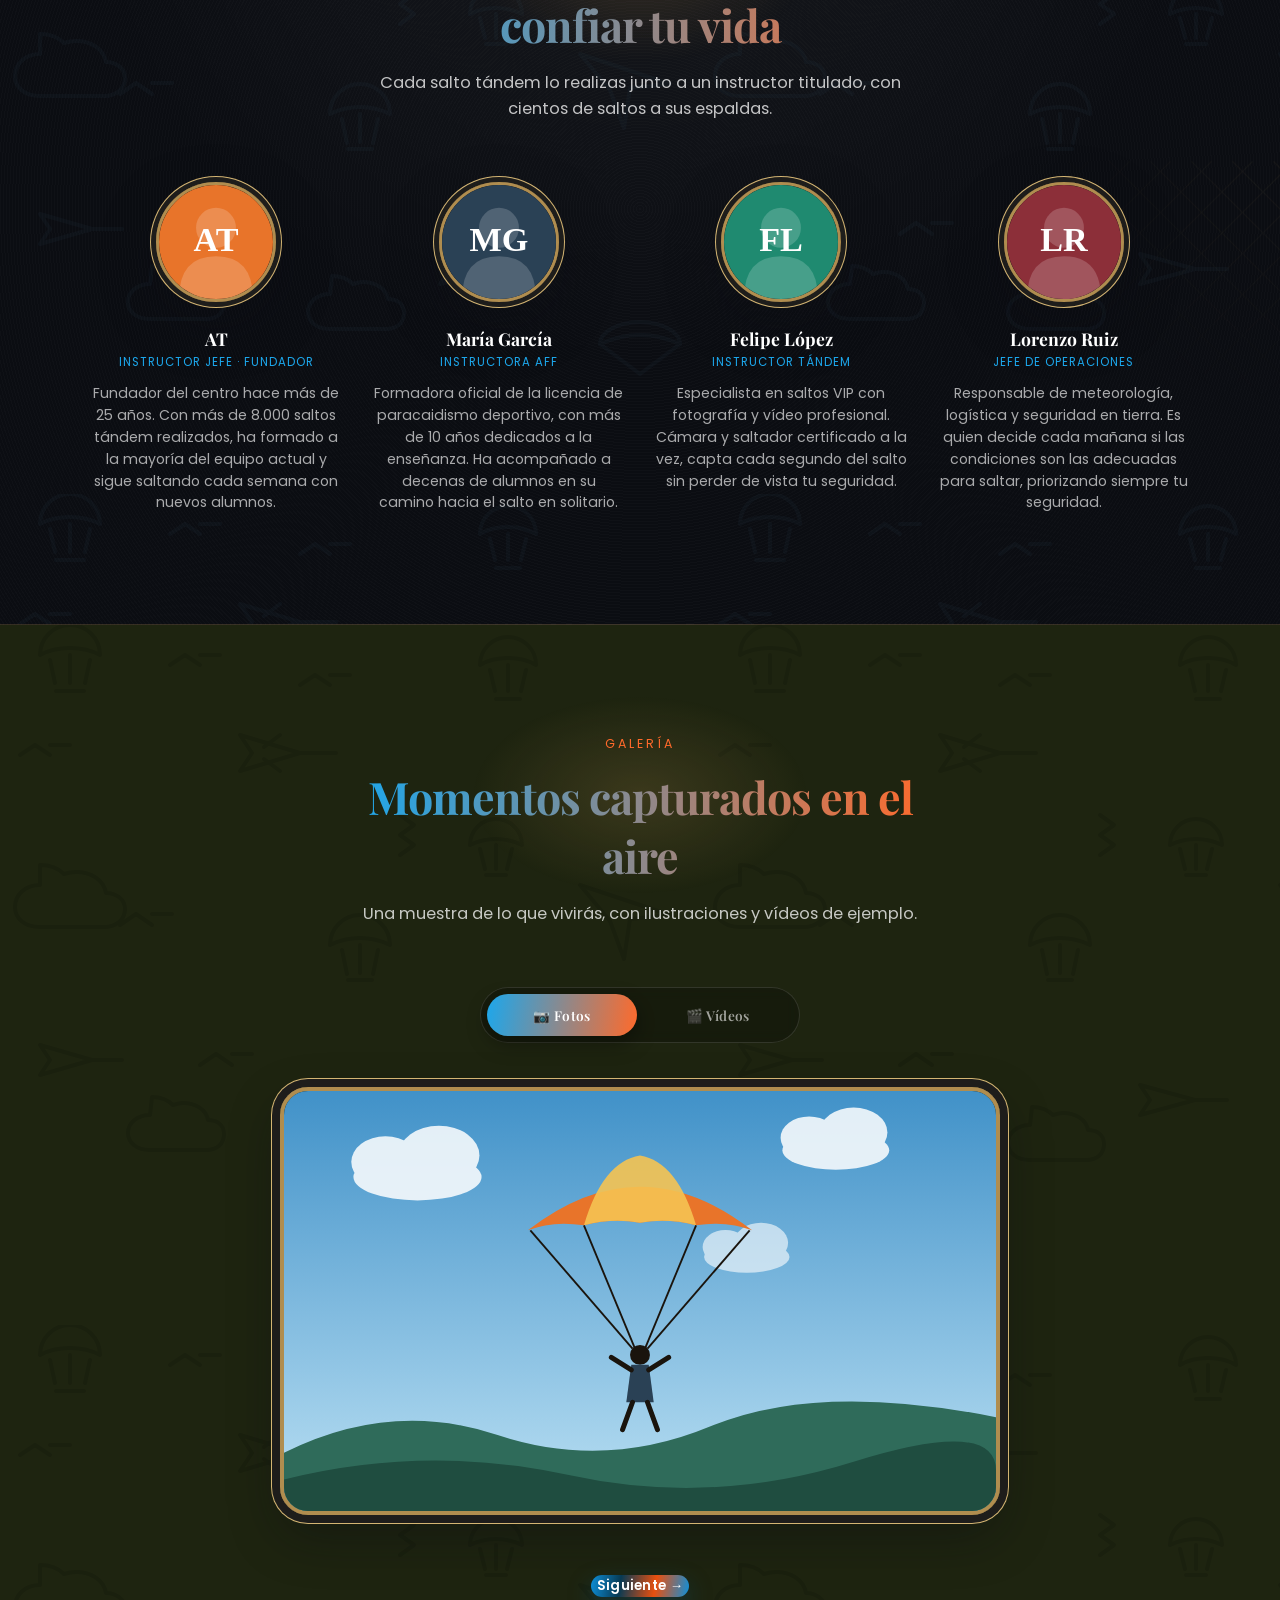
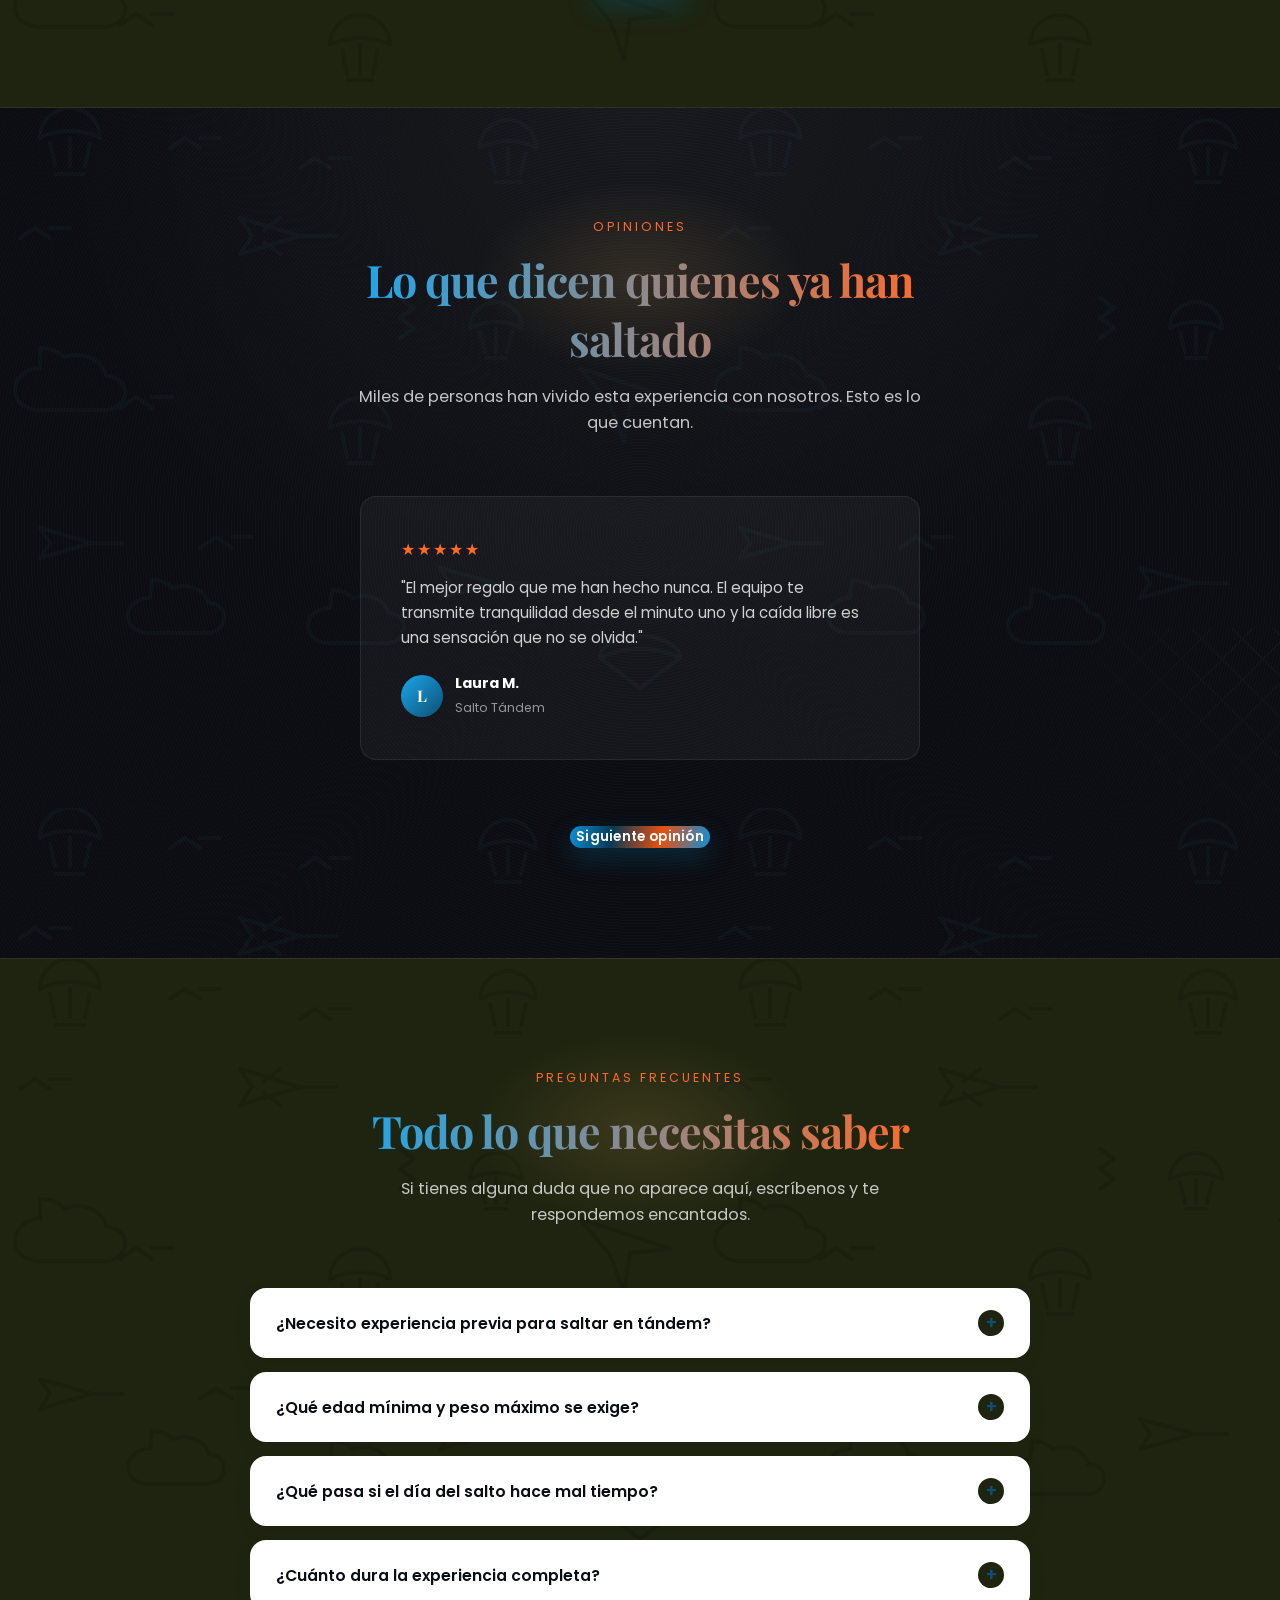
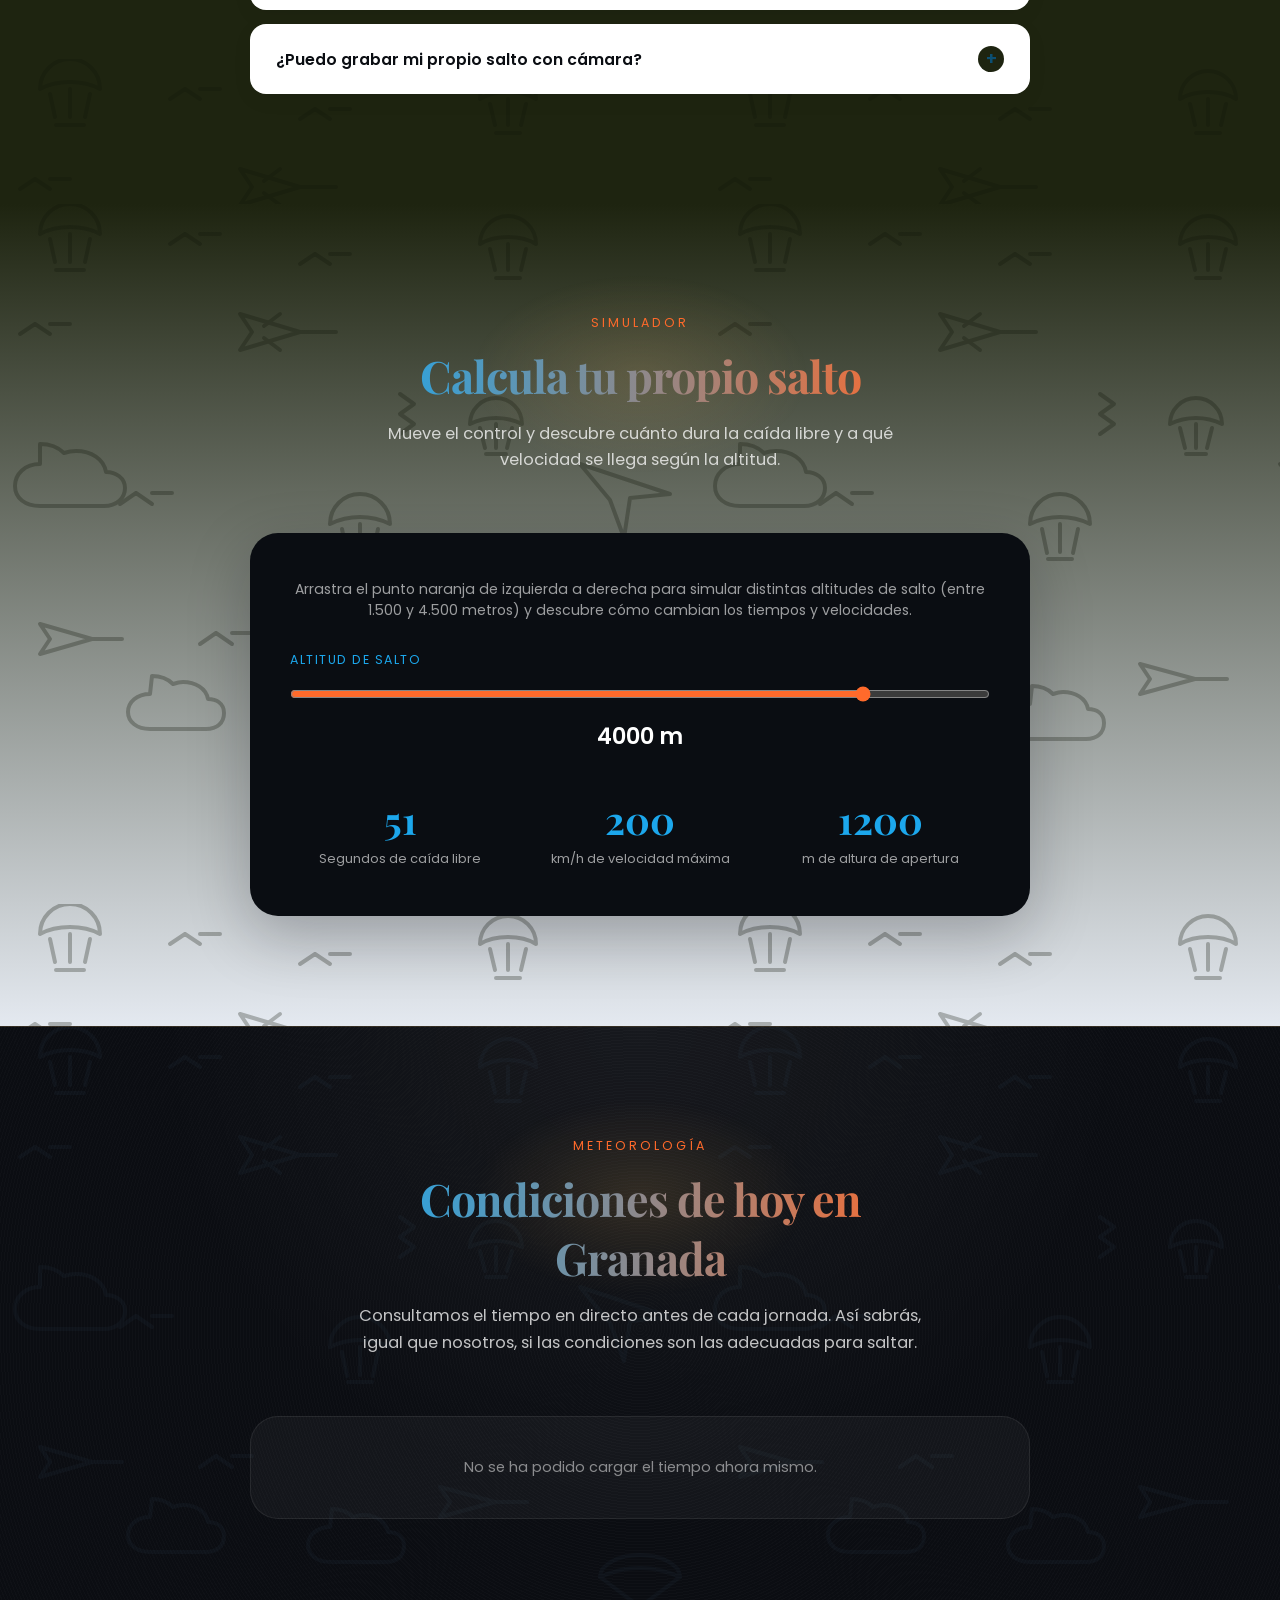
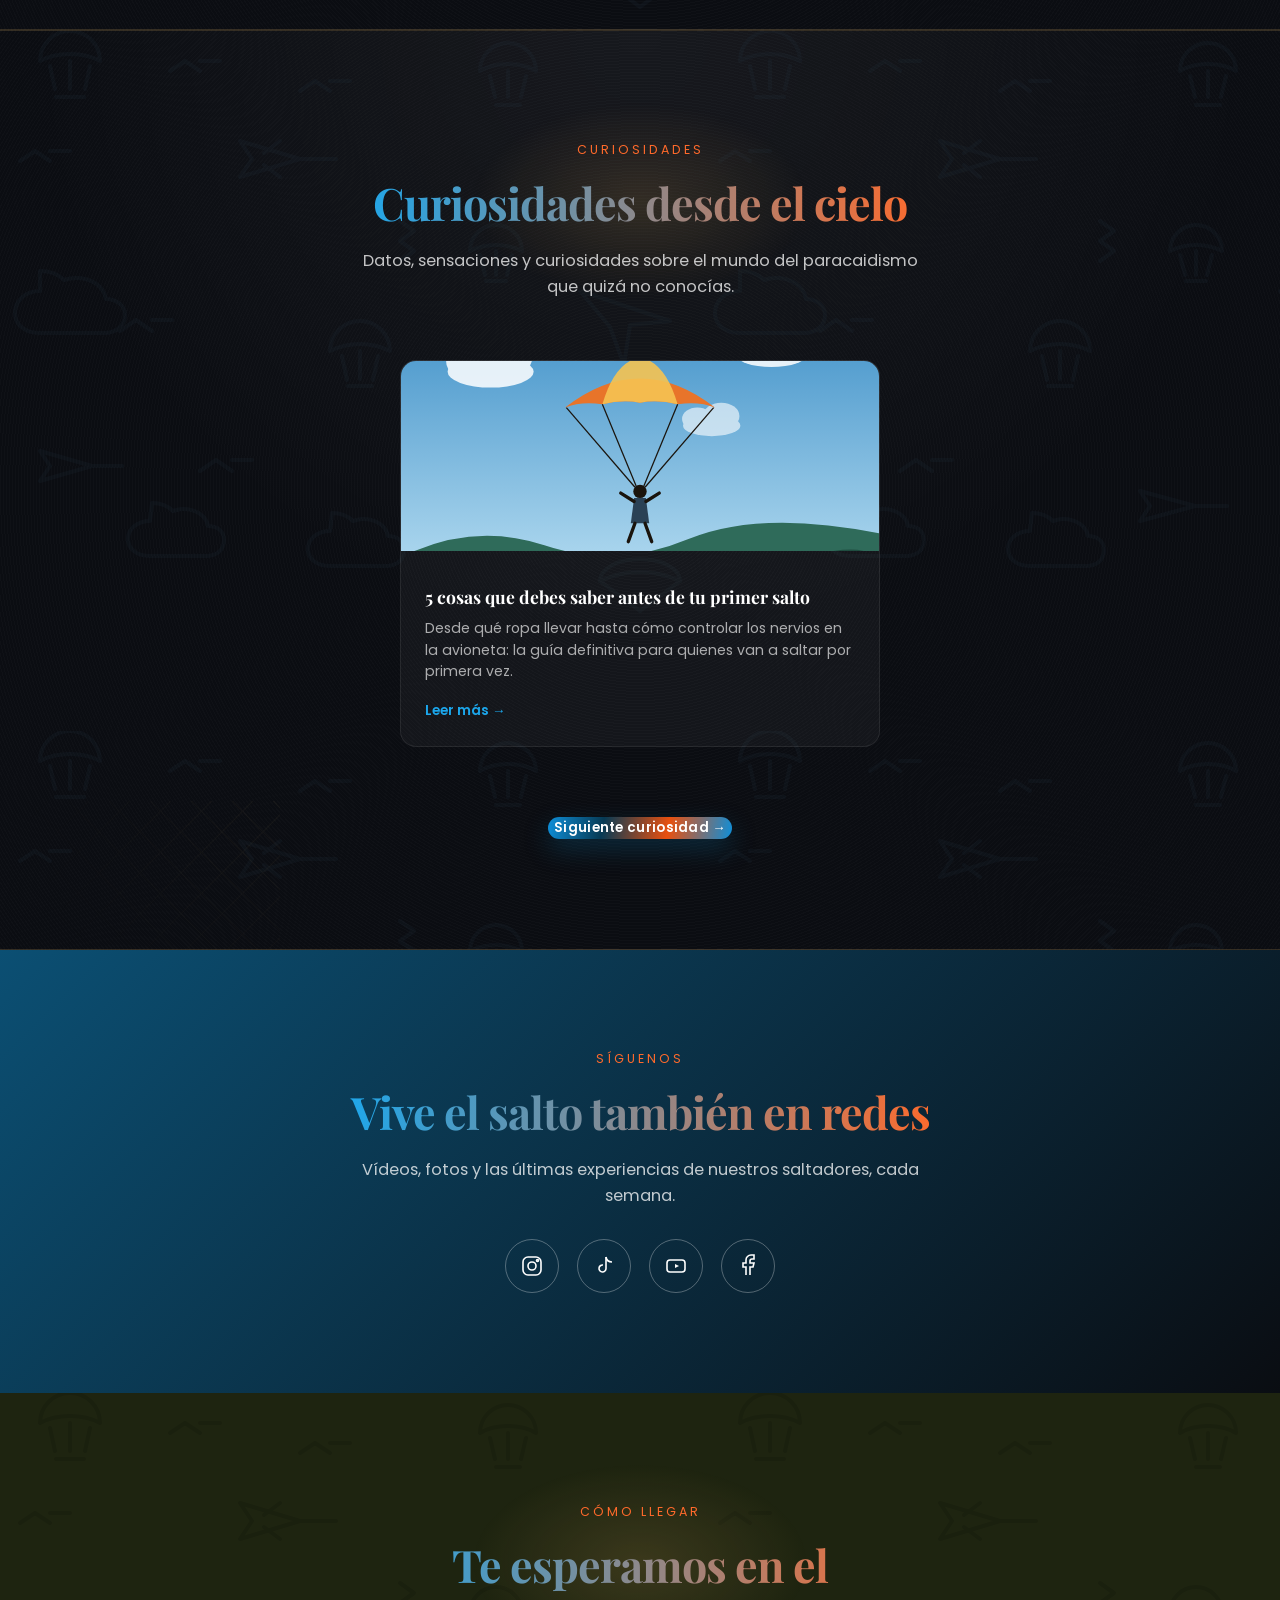
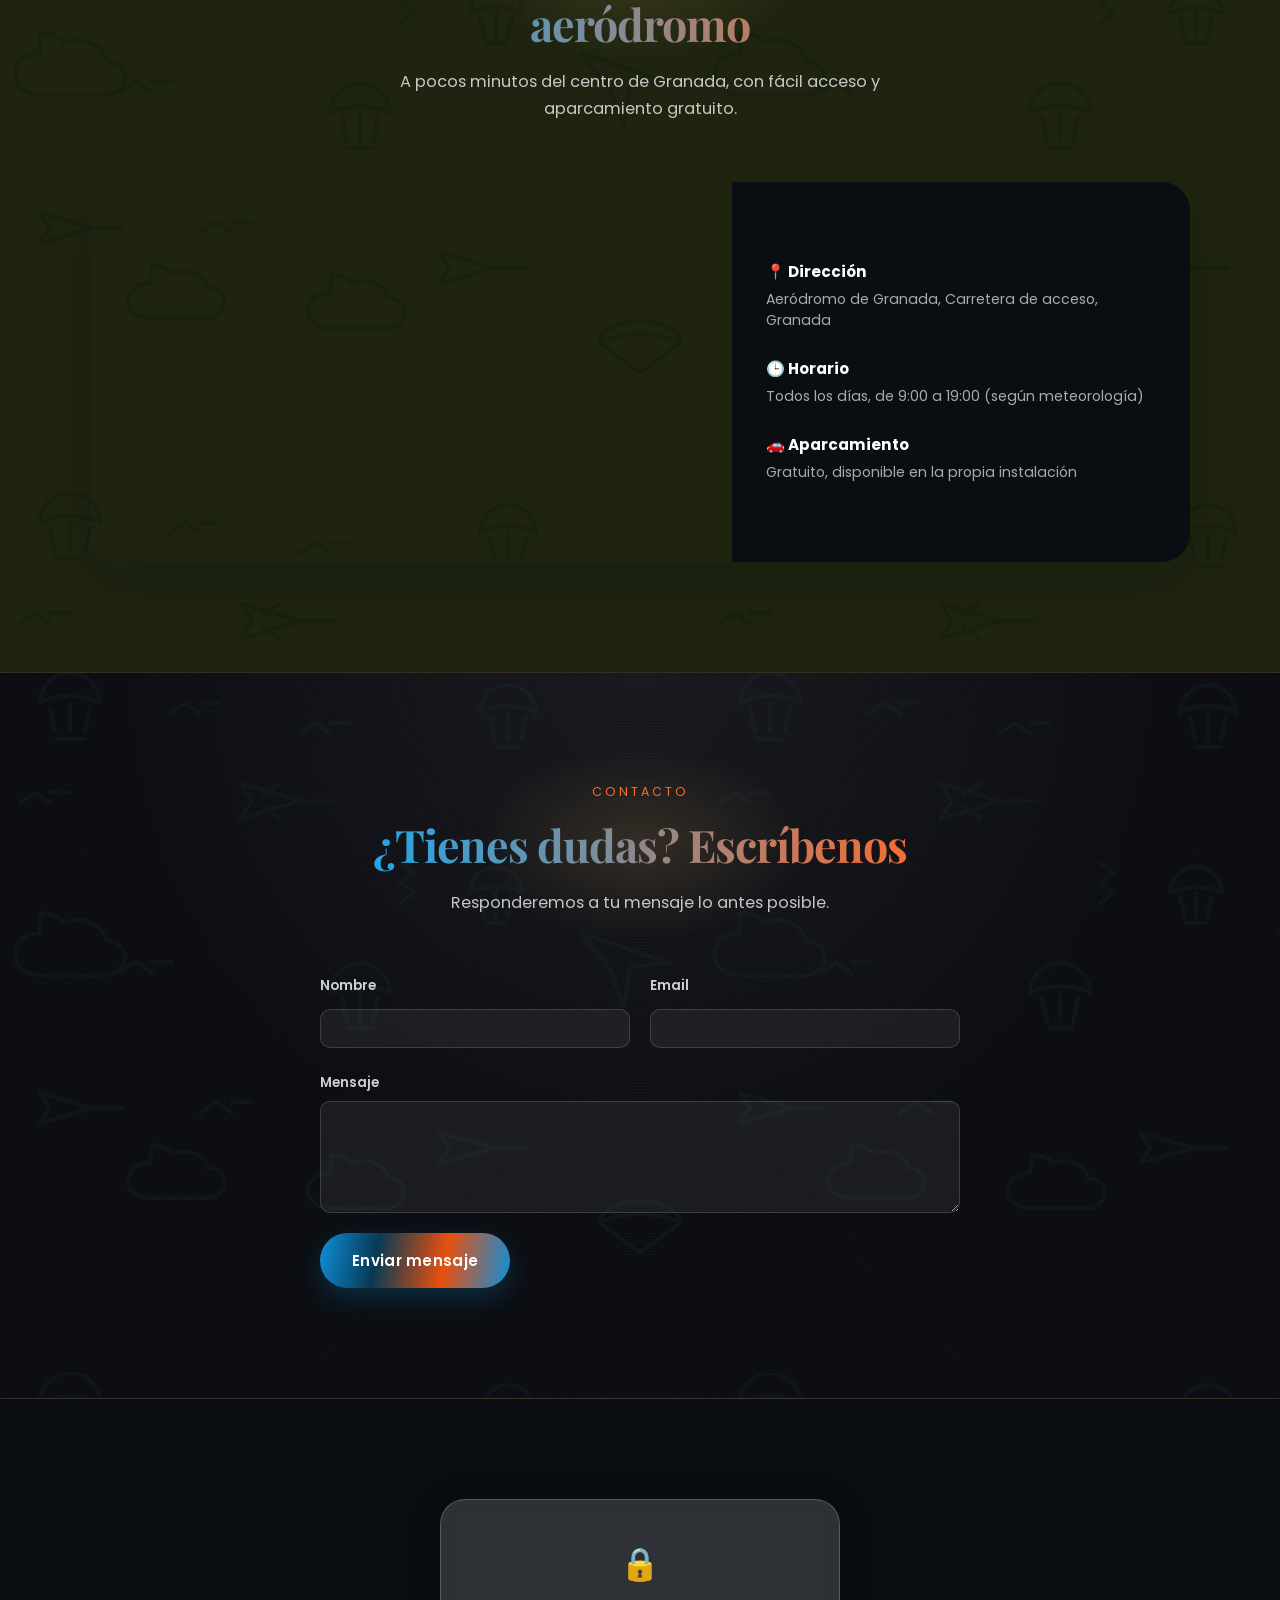
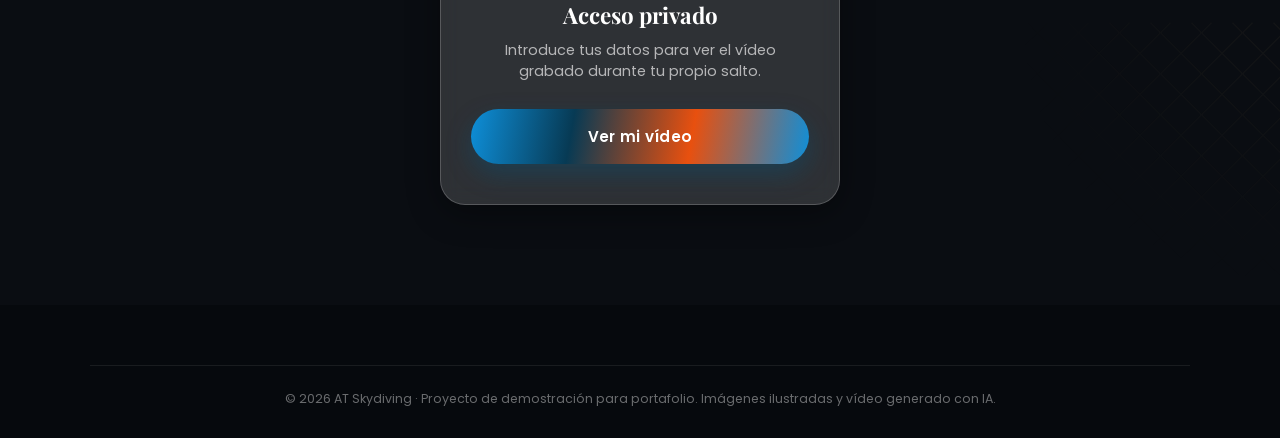
==== commit 4b228e55: "cambia el nombre a AT, sustituye fotos reales por ilustraciones, comprime los videos y convierte los" ====
--- a/Proyecto_Paracaidismo_OK/index.html
+++ b/Proyecto_Paracaidismo_OK/index.html
@@ -1,662 +1,659 @@
-<!DOCTYPE html>
-<html lang="es">
-<head>
-    <meta charset="UTF-8">
-    <meta name="viewport" content="width=device-width, initial-scale=1.0">
-    <title>Antonio GRANADA Skydiving — Salta sobre Granada</title>
-    <meta name="description" content="Salto en paracaídas tándem en Granada. Instructores certificados, seguridad garantizada.">
-    <link rel="stylesheet" href="style.css">
-    <link rel="preconnect" href="https://fonts.googleapis.com">
-    <link href="https://fonts.googleapis.com/css2?family=Playfair+Display:wght@600;700;800&family=Poppins:wght@400;500;600;700&display=swap" rel="stylesheet">
-    <script src="https://cdn.jsdelivr.net/npm/sweetalert2@11"></script>
-    <script src="https://cdnjs.cloudflare.com/ajax/libs/jspdf/2.5.1/jspdf.umd.min.js"></script>
-    <link rel="icon" type="image/jpeg" href="preview.jpg">
-    <meta property="og:title" content="Antonio GRANADA Skydiving — Salta sobre Granada">
-    <meta property="og:description" content="Salto en paracaídas tándem en Granada. Instructores certificados, seguridad garantizada.">
-    <meta property="og:image" content="https://at-ivory.vercel.app/preview.jpg">
-    <meta property="og:image:width" content="1200">
-    <meta property="og:image:height" content="630">
-    <meta property="og:url" content="https://at-ivory.vercel.app/">
-    <meta property="og:type" content="website">
-</head>
-<body>
-
-    <!-- ===================== NAVBAR ===================== -->
-    <nav class="navbar" id="navbar">
-        <a href="#inicio" class="navbar__logo"><span>ANTONIO</span> GRANADA</a>
-        <ul class="navbar__links">
-            <li><a href="#inicio">🏠 Inicio</a></li>
-            <li><a href="#proceso">📋 Cómo funciona</a></li>
-            <li><a href="#experiencias">💶 Precios</a></li>
-            <li><a href="#seguridad">🛡️ Seguridad</a></li>
-            <li><a href="#equipo">🧑‍✈️ Equipo</a></li>
-            <li><a href="#simulador">🎚️ Simulador</a></li>
-            <li><a href="#meteo">☁️ Meteorología</a></li>
-            <li><a href="#blog">💡 Curiosidades</a></li>
-            <li><a href="#redes">📱 Redes</a></li>
-            <li><a href="#ubicacion">📍 Cómo llegar</a></li>
-            <li><a href="#card-video">🎬 Ver mi salto</a></li>
-            <li><a href="#galeria">🖼️ Galería</a></li>
-            <li><a href="#opiniones">⭐ Opiniones</a></li>
-            <li><a href="#faq">❓ Preguntas</a></li>
-            <li><a href="#contacto">✉️ Contacto</a></li>
-        </ul>
-        <button class="navbar__toggle" aria-label="Abrir menú"><span></span><span></span><span></span></button>
-    </nav>
-
-    <!-- ===================== HERO ===================== -->
-    <header class="hero-full" id="inicio">
-        <div class="hero-full__video-wrap" aria-hidden="true">
-            <video autoplay muted loop playsinline preload="auto" title="Vídeo de fondo: salto en paracaídas">
-                <source src="Video de la portada/video-paracaidas-1.mp4" type="video/mp4">
-            </video>
-        </div>
-        <div class="hero-full__overlay"></div>
-
-        <div class="hero-full__brackets" aria-hidden="true">
-            <span class="tl"></span><span class="tr"></span><span class="bl"></span><span class="br"></span>
-        </div>
-
-        <div class="hud-altimetro" aria-hidden="true">
-            <div class="hud-altimetro__row">
-                <span class="hud-altimetro__label">Altitud</span>
-                <span class="hud-altimetro__value" id="hud-altitud">4000 m</span>
-            </div>
-            <div class="hud-altimetro__row">
-                <span class="hud-altimetro__label">Velocidad</span>
-                <span class="hud-altimetro__value" id="hud-velocidad">0 km/h</span>
-            </div>
-        </div>
-
-        <div class="hero-full__content">
-            <span class="hero-full__eyebrow">Granada · Aeródromo local</span>
-            <h1>Vive la experiencia<br>de volar.</h1>
-            <p class="hero-full__subtitle">Salto en paracaídas tándem con instructores certificados. Adrenalina real, seguridad certificada, recuerdos para siempre.</p>
-            <div class="hero-full__actions">
-                <button class="btn-primary" onclick="document.getElementById('experiencias').scrollIntoView({behavior:'smooth'})">Reservar ahora</button>
-            </div>
-        </div>
-
-        <div class="hero-full__scroll">
-            <span>Desliza</span>
-            <div class="hero-full__scroll-line"></div>
-        </div>
-    </header>
-<!-- ===================== CÓMO FUNCIONA (TIMELINE) ===================== -->
-    <section class="proceso" id="proceso">
-        <div class="seccion-cabecera reveal">
-            <span class="seccion-eyebrow">Cómo funciona</span>
-            <h2 class="seccion-titulo">Así es tu salto, paso a paso</h2>
-            <p class="seccion-desc">Desde que llegas al aeródromo hasta que pisas tierra, cada fase está pensada para que solo tengas que preocuparte de disfrutar.</p>
-        </div>
-
-        <div class="timeline">
-            <div class="timeline__linea" aria-hidden="true"></div>
-
-            <div class="timeline__paso reveal">
-                <div class="timeline__icono">
-                    <svg viewBox="0 0 32 32" fill="none" stroke="currentColor" stroke-width="1.6" stroke-linecap="round" stroke-linejoin="round"><path d="M16 29s9-9.5 9-16A9 9 0 0 0 7 13c0 6.5 9 16 9 16Z"/><circle cx="16" cy="13" r="3.2"/></svg>
-                </div>
-                <span class="timeline__num">01</span>
-                <h3>Llegada</h3>
-                <p>Recepción en el aeródromo, bienvenida y check-in del equipo.</p>
-            </div>
-
-            <div class="timeline__paso reveal">
-                <div class="timeline__icono">
-                    <svg viewBox="0 0 32 32" fill="none" stroke="currentColor" stroke-width="1.6" stroke-linecap="round" stroke-linejoin="round"><rect x="8" y="6" width="16" height="22" rx="2"/><path d="M12 4h8v4h-8z"/><path d="M11 14h10M11 18h10M11 22h6"/></svg>
-                </div>
-                <span class="timeline__num">02</span>
-                <h3>Formación</h3>
-                <p>Briefing de seguridad con tu instructor: posición corporal y protocolos.</p>
-            </div>
-
-            <div class="timeline__paso reveal">
-                <div class="timeline__icono">
-                    <svg viewBox="0 0 32 32" fill="none" stroke="currentColor" stroke-width="1.6" stroke-linecap="round" stroke-linejoin="round"><path d="M11 9V7a5 5 0 0 1 10 0v2"/><path d="M8 9h16l-2 18H10L8 9Z"/><path d="M13 9v18M19 9v18"/></svg>
-                </div>
-                <span class="timeline__num">03</span>
-                <h3>Equipamiento</h3>
-                <p>Colocación del arnés y revisión completa del paracaídas certificado.</p>
-            </div>
-
-            <div class="timeline__paso reveal">
-                <div class="timeline__icono">
-                    <svg viewBox="0 0 32 32" fill="none" stroke="currentColor" stroke-width="1.6" stroke-linecap="round" stroke-linejoin="round"><path d="M3 18l8-2 6-11 3 1-3 10 8-1 3 3-9 4-3 8-3-1 1-8-8 2-2-3Z"/></svg>
-                </div>
-                <span class="timeline__num">04</span>
-                <h3>Vuelo</h3>
-                <p>Ascenso en avioneta hasta la altitud de salto, con vistas a Granada.</p>
-            </div>
-
-            <div class="timeline__paso reveal">
-                <div class="timeline__icono">
-                    <svg viewBox="0 0 32 32" fill="none" stroke="currentColor" stroke-width="1.6" stroke-linecap="round" stroke-linejoin="round"><rect x="9" y="4" width="14" height="24" rx="1.5"/><path d="M23 12l6 4-6 4"/></svg>
-                </div>
-                <span class="timeline__num">05</span>
-                <h3>Salto</h3>
-                <p>El momento de la verdad: te asomas a la puerta y saltas al vacío.</p>
-            </div>
-
-            <div class="timeline__paso reveal">
-                <div class="timeline__icono">
-                    <svg viewBox="0 0 32 32" fill="none" stroke="currentColor" stroke-width="1.6" stroke-linecap="round" stroke-linejoin="round"><path d="M6 8l7 6M13 5l6 9M20 4l5 11"/></svg>
-                </div>
-                <span class="timeline__num">06</span>
-                <h3>Caída libre</h3>
-                <p>Unos 45 segundos a más de 190 km/h antes de la apertura.</p>
-            </div>
-
-            <div class="timeline__paso reveal">
-                <div class="timeline__icono">
-                    <svg viewBox="0 0 32 32" fill="none" stroke="currentColor" stroke-width="1.6" stroke-linecap="round" stroke-linejoin="round"><path d="M4 14a12 12 0 0 1 24 0Z"/><path d="M4 14l12 16M16 14l0 16M28 14 16 30"/></svg>
-                </div>
-                <span class="timeline__num">07</span>
-                <h3>Apertura</h3>
-                <p>El paracaídas se despliega y comienza el vuelo tranquilo hasta tierra.</p>
-            </div>
-
-            <div class="timeline__paso reveal">
-                <div class="timeline__icono">
-                    <svg viewBox="0 0 32 32" fill="none" stroke="currentColor" stroke-width="1.6" stroke-linecap="round" stroke-linejoin="round"><circle cx="16" cy="16" r="11"/><circle cx="16" cy="16" r="6"/><circle cx="16" cy="16" r="1.4" fill="currentColor"/></svg>
-                </div>
-                <span class="timeline__num">08</span>
-                <h3>Aterrizaje</h3>
-                <p>Toma de tierra suave junto al equipo, con tu certificado y recuerdos.</p>
-            </div>
-        </div>
-    </section>
-
-    <!-- ===================== EXPERIENCIAS Y PRECIOS ===================== -->
-    <section class="experiencias" id="experiencias">
-        <div class="seccion-cabecera reveal">
-            <span class="seccion-eyebrow seccion-eyebrow--dark">Precios</span>
-            <h2 class="seccion-titulo seccion-titulo--dark">Elige tu forma de volar</h2>
-            <p class="seccion-desc seccion-desc--dark">Desde tu primer tándem hasta la licencia completa. Todas las experiencias incluyen equipo certificado e instructor titulado.</p>
-        </div>
-
-        <div class="grid-experiencias">
-            <article class="tarjeta-exp reveal">
-                <div class="tarjeta-exp__media">
-                    <img src="https://images.unsplash.com/photo-1659221876406-31a3746f41b9?w=600&q=80&auto=format&fit=crop" alt="Salto tándem en paracaídas">
-                </div>
-                <div class="tarjeta-exp__body">
-                    <h3>Salto Tándem</h3>
-                    <p>Tu primer salto en paracaídas, unido en todo momento a un instructor certificado que controla la apertura, la trayectoria y el aterrizaje. Incluye equipo homologado, seguro de la actividad y certificado oficial del salto. La opción más popular para debutar sin ninguna experiencia previa.</p>
-                    <div class="tarjeta-exp__precio-caja">
-                        <span class="tarjeta-exp__precio-num">150<span class="tarjeta-exp__precio-moneda">€</span></span>
-                        <span class="tarjeta-exp__precio-detalle">⏱ Media jornada</span>
-                    </div>
-                    <button class="btn-reservar-exp" onclick="abrirFormularioReserva('Salto Tándem', '150€')">Reservar</button>
-                </div>
-            </article>
-
-            <article class="tarjeta-exp reveal">
-                <div class="tarjeta-exp__media">
-                    <img src="https://images.unsplash.com/photo-1620654458602-b27e08e8afb3?w=600&q=80&auto=format&fit=crop" alt="Curso de formación AFF">
-                </div>
-                <div class="tarjeta-exp__body">
-                    <h3>Curso AFF</h3>
-                    <p>Formación oficial por niveles para aprender a saltar en solitario y obtener tu licencia de paracaidismo deportivo. Incluye teoría, prácticas en tierra, saltos supervisados con instructores a tu lado en el aire, y todo el material didáctico y equipo necesario durante el curso completo.</p>
-                    <div class="tarjeta-exp__precio-caja">
-                        <span class="tarjeta-exp__precio-num">690<span class="tarjeta-exp__precio-moneda">€</span></span>
-                        <span class="tarjeta-exp__precio-detalle">⏱ Varios días · desde</span>
-                    </div>
-                    <button class="btn-reservar-exp" onclick="abrirFormularioReserva('Curso AFF', '690€')">Reservar</button>
-                </div>
-            </article>
-
-            <article class="tarjeta-exp reveal">
-                <div class="tarjeta-exp__media">
-                    <img src="https://images.unsplash.com/photo-1629141334092-9f57a94b6686?w=600&q=80&auto=format&fit=crop" alt="Salto deportivo en caída libre">
-                </div>
-                <div class="tarjeta-exp__body">
-                    <h3>Salto Deportivo</h3>
-                    <p>Pensado para saltadores con licencia y experiencia previa. Mayor altitud de salida, caída libre más prolongada y total libertad de maniobra durante el vuelo. Incluye revisión de equipo propio o alquiler de material certificado, y acceso preferente a la avioneta.</p>
-                    <div class="tarjeta-exp__precio-caja">
-                        <span class="tarjeta-exp__precio-num">220<span class="tarjeta-exp__precio-moneda">€</span></span>
-                        <span class="tarjeta-exp__precio-detalle">⏱ Media jornada</span>
-                    </div>
-                    <button class="btn-reservar-exp" onclick="abrirFormularioReserva('Salto Deportivo', '220€')">Reservar</button>
-                </div>
-            </article>
-
-            <article class="tarjeta-exp reveal">
-                <div class="tarjeta-exp__media">
-                    <img src="https://images.unsplash.com/photo-1654786154777-02c4d0668373?w=600&q=80&auto=format&fit=crop" alt="Salto VIP con vídeo profesional">
-                </div>
-                <div class="tarjeta-exp__body">
-                    <h3>Salto VIP</h3>
-                    <p>La experiencia completa de principio a fin: salto tándem, reportaje de fotos y vídeo profesional grabado por un cámara especializado durante todo el salto, traslado desde Granada capital y diploma enmarcado de recuerdo. Todo incluido para que solo tengas que disfrutar.</p>
-                    <div class="tarjeta-exp__precio-caja">
-                        <span class="tarjeta-exp__precio-num">250<span class="tarjeta-exp__precio-moneda">€</span></span>
-                        <span class="tarjeta-exp__precio-detalle">⏱ Jornada completa</span>
-                    </div>
-                    <button class="btn-reservar-exp" onclick="abrirFormularioReserva('Salto VIP', '250€')">Reservar</button>
-                </div>
-            </article>
-
-            <article class="tarjeta-exp reveal">
-                <div class="tarjeta-exp__media">
-                    <img src="https://images.unsplash.com/photo-1521673252667-e05da380b252?w=600&q=80&auto=format&fit=crop" alt="Bono regalo de salto en paracaídas">
-                </div>
-                <div class="tarjeta-exp__body">
-                    <h3>Bono Regalo</h3>
-                    <p>Regala una experiencia inolvidable a quien tú quieras. El bono es válido durante 12 meses desde la compra y se puede canjear por cualquiera de nuestros packs, eligiendo la fecha del salto cuando el destinatario lo prefiera.</p>
-                    <div class="tarjeta-exp__precio-caja">
-                        <span class="tarjeta-exp__precio-num">150<span class="tarjeta-exp__precio-moneda">€</span></span>
-                        <span class="tarjeta-exp__precio-detalle">🎁 Regalo · desde</span>
-                    </div>
-                    <button class="btn-reservar-exp" onclick="abrirFormularioReserva('Bono Regalo', '150€')">Reservar</button>
-                </div>
-            </article>
-        </div>
-    </section>
-    <!-- ===================== ESTADÍSTICAS ===================== -->
-    <section class="stats" id="stats">
-        <div class="grid-stats">
-            <div class="stat-item reveal">
-                <span class="stat-item__numero" data-target="12000" data-sufijo="+">0</span>
-                <span class="stat-item__label">Saltos realizados</span>
-            </div>
-            <div class="stat-item reveal">
-                <span class="stat-item__numero" data-target="4.9" data-decimales="1" data-sufijo="/5">0</span>
-                <span class="stat-item__label">Valoración media</span>
-            </div>
-            <div class="stat-item reveal">
-                <span class="stat-item__numero" data-target="25" data-sufijo="+">0</span>
-                <span class="stat-item__label">Años de experiencia</span>
-            </div>
-            <div class="stat-item reveal">
-                <span class="stat-item__numero" data-target="100" data-sufijo="%">0</span>
-                <span class="stat-item__label">Seguridad certificada</span>
-            </div>
-        </div>
-    </section>
-
-    <!-- ===================== SEGURIDAD ===================== -->
-    <section class="seguridad" id="seguridad">
-        <div class="seccion-cabecera reveal">
-            <span class="seccion-eyebrow">Seguridad ante todo</span>
-            <h2 class="seccion-titulo">Tu tranquilidad es nuestro protocolo</h2>
-            <p class="seccion-desc">Cada salto sigue los mismos estándares que cumplen las federaciones internacionales de paracaidismo.</p>
-        </div>
-
-        <div class="grid-seguridad">
-            <div class="seguridad-item reveal">
-                <div class="seguridad-item__icono">
-                    <svg viewBox="0 0 32 32" fill="none" stroke="currentColor" stroke-width="1.6" stroke-linecap="round" stroke-linejoin="round"><path d="M16 4l11 4v8c0 7-4.5 11.5-11 13-6.5-1.5-11-6-11-13V8l11-4Z"/><path d="M11 16l3.5 3.5L21 12"/></svg>
-                </div>
-                <h3>Certificaciones oficiales</h3>
-                <p>Instructores y aeródromo homologados según normativa nacional e internacional.</p>
-            </div>
-
-            <div class="seguridad-item reveal">
-                <div class="seguridad-item__icono">
-                    <svg viewBox="0 0 32 32" fill="none" stroke="currentColor" stroke-width="1.6" stroke-linecap="round" stroke-linejoin="round"><path d="M11 9V7a5 5 0 0 1 10 0v2"/><path d="M8 9h16l-2 18H10L8 9Z"/></svg>
-                </div>
-                <h3>Equipamiento certificado</h3>
-                <p>Paracaídas principal y de reserva homologados, revisados tras cada uso.</p>
-            </div>
-
-            <div class="seguridad-item reveal">
-                <div class="seguridad-item__icono">
-                    <svg viewBox="0 0 32 32" fill="none" stroke="currentColor" stroke-width="1.6" stroke-linecap="round" stroke-linejoin="round"><path d="M4 16a12 12 0 1 1 24 0 12 12 0 0 1-24 0Z"/><path d="M16 9v7l5 3"/></svg>
-                </div>
-                <h3>Revisiones periódicas</h3>
-                <p>Mantenimiento e inspección de todo el material antes de cada jornada de saltos.</p>
-            </div>
-
-            <div class="seguridad-item reveal">
-                <div class="seguridad-item__icono">
-                    <svg viewBox="0 0 32 32" fill="none" stroke="currentColor" stroke-width="1.6" stroke-linecap="round" stroke-linejoin="round"><rect x="5" y="6" width="22" height="16" rx="2"/><path d="M5 11h22M10 17h6"/></svg>
-                </div>
-                <h3>Protocolos estrictos</h3>
-                <p>Meteorología, peso máximo y briefing de seguridad obligatorio antes de cada salto.</p>
-            </div>
-
-            <div class="seguridad-item reveal">
-                <div class="seguridad-item__icono">
-                    <svg viewBox="0 0 32 32" fill="none" stroke="currentColor" stroke-width="1.6" stroke-linecap="round" stroke-linejoin="round"><circle cx="16" cy="10" r="5"/><path d="M6 28c0-6 4.5-9 10-9s10 3 10 9"/></svg>
-                </div>
-                <h3>Instructores titulados</h3>
-                <p>Todos con licencia federativa vigente y cientos de saltos tándem realizados.</p>
-            </div>
-
-            <div class="seguridad-item reveal">
-                <div class="seguridad-item__icono">
-                    <svg viewBox="0 0 32 32" fill="none" stroke="currentColor" stroke-width="1.6" stroke-linecap="round" stroke-linejoin="round"><path d="M16 4v4M16 24v4M4 16h4M24 16h4M7 7l3 3M22 22l3 3M25 7l-3 3M10 22l-3 3"/><circle cx="16" cy="16" r="6"/></svg>
-                </div>
-                <h3>25+ años de experiencia</h3>
-                <p>Más de dos décadas operando en el aeródromo de Granada sin incidentes.</p>
-            </div>
-        </div>
-    </section>
-    <!-- ===================== EQUIPO ===================== -->
-    <section class="equipo" id="equipo">
-        <div class="seccion-cabecera reveal">
-            <span class="seccion-eyebrow">El equipo</span>
-            <h2 class="seccion-titulo">Instructores en los que confiar tu vida</h2>
-            <p class="seccion-desc">Cada salto tándem lo realizas junto a un instructor titulado, con cientos de saltos a sus espaldas.</p>
-        </div>
-
-        <div class="grid-equipo">
-            <div class="miembro reveal">
-                <img class="miembro__foto" src="https://images.unsplash.com/photo-1652471943570-f3590a4e52ed?w=400&q=80&auto=format&fit=crop" alt="Antonio">
-                <h3>Antonio Granada</h3>
-                <span class="miembro__cargo">Instructor jefe · Fundador</span>
-                <p>Fundador del centro hace más de 25 años. Con más de 8.000 saltos tándem realizados, ha formado a la mayoría del equipo actual y sigue saltando cada semana con nuevos alumnos.</p>
-            </div>
-
-            <div class="miembro reveal">
-                <img class="miembro__foto" src="https://images.unsplash.com/photo-1494790108377-be9c29b29330?w=400&q=80&auto=format&fit=crop" alt="María García">
-                <h3>María García</h3>
-                <span class="miembro__cargo">Instructora AFF</span>
-                <p>Formadora oficial de la licencia de paracaidismo deportivo, con más de 10 años dedicados a la enseñanza. Ha acompañado a decenas de alumnos en su camino hacia el salto en solitario.</p>
-            </div>
-
-            <div class="miembro reveal">
-                <img class="miembro__foto" src="https://images.unsplash.com/photo-1500648767791-00dcc994a43e?w=400&q=80&auto=format&fit=crop" alt="Felipe López">
-                <h3>Felipe López</h3>
-                <span class="miembro__cargo">Instructor tándem</span>
-                <p>Especialista en saltos VIP con fotografía y vídeo profesional. Cámara y saltador certificado a la vez, capta cada segundo del salto sin perder de vista tu seguridad.</p>
-            </div>
-
-            <div class="miembro reveal">
-                <img class="miembro__foto" src="https://images.unsplash.com/photo-1506794778202-cad84cf45f1d?w=400&q=80&auto=format&fit=crop" alt="Lorenzo Ruiz">
-                <h3>Lorenzo Ruiz</h3>
-                <span class="miembro__cargo">Jefe de operaciones</span>
-                <p>Responsable de meteorología, logística y seguridad en tierra. Es quien decide cada mañana si las condiciones son las adecuadas para saltar, priorizando siempre tu seguridad.</p>
-            </div>
-        </div>
-    </section>
-
-    <!-- ===================== GALERÍA ===================== -->
-    <section class="galeria" id="galeria">
-        <div class="seccion-cabecera reveal">
-            <span class="seccion-eyebrow seccion-eyebrow--dark">Galería</span>
-            <h2 class="seccion-titulo seccion-titulo--dark">Momentos capturados en el aire</h2>
-            <p class="seccion-desc seccion-desc--dark">Una muestra de lo que vivirás. Pronto, con fotos reales de nuestros saltadores.</p>
-        </div>
-
-        <div class="galeria-tabs">
-            <button class="galeria-tab activa" id="tab-fotos" onclick="cambiarTabGaleria('fotos')">📷 Fotos</button>
-            <button class="galeria-tab" id="tab-videos" onclick="cambiarTabGaleria('videos')">🎬 Vídeos</button>
-        </div>
-
-        <div class="galeria-visor" id="galeria-visor"></div>
-
-        <div class="galeria-paginacion">
-            <button class="btn-celosia" onclick="siguienteGaleria()"><span>Siguiente →</span></button>
-        </div>
-    </section>
-    <!-- ===================== OPINIONES ===================== -->
-    <section class="opiniones" id="opiniones">
-        <div class="seccion-cabecera reveal">
-            <span class="seccion-eyebrow">Opiniones</span>
-            <h2 class="seccion-titulo">Lo que dicen quienes ya han saltado</h2>
-            <p class="seccion-desc">Miles de personas han vivido esta experiencia con nosotros. Esto es lo que cuentan.</p>
-        </div>
-
-        <div class="opiniones-visor" id="opiniones-visor"></div>
-
-        <div class="opiniones-paginacion">
-            <button class="btn-celosia" onclick="siguienteOpinion()">
-                <span>Siguiente opinión</span>
-            </button>
-        </div>
-    </section>
-
-    <!-- ===================== FAQ ===================== -->
-    <section class="faq" id="faq">
-        <div class="seccion-cabecera reveal">
-            <span class="seccion-eyebrow seccion-eyebrow--dark">Preguntas frecuentes</span>
-            <h2 class="seccion-titulo seccion-titulo--dark">Todo lo que necesitas saber</h2>
-            <p class="seccion-desc seccion-desc--dark">Si tienes alguna duda que no aparece aquí, escríbenos y te respondemos encantados.</p>
-        </div>
-
-        <div class="lista-faq">
-            <div class="faq-item reveal">
-                <button class="faq-item__pregunta" onclick="toggleFaq(this)">
-                    <span>¿Necesito experiencia previa para saltar en tándem?</span>
-                    <span class="faq-item__icono">+</span>
-                </button>
-                <div class="faq-item__respuesta">
-                    <p>No, ninguna. El salto tándem va unido a un instructor certificado que se encarga de todo: tú solo disfrutas de la caída y del vuelo.</p>
-                </div>
-            </div>
-
-            <div class="faq-item reveal">
-                <button class="faq-item__pregunta" onclick="toggleFaq(this)">
-                    <span>¿Qué edad mínima y peso máximo se exige?</span>
-                    <span class="faq-item__icono">+</span>
-                </button>
-                <div class="faq-item__respuesta">
-                    <p>La edad mínima es 18 años (con autorización, desde 16). El peso máximo recomendado suele ser de 100 kg, según normativa del equipo utilizado.</p>
-                </div>
-            </div>
-
-            <div class="faq-item reveal">
-                <button class="faq-item__pregunta" onclick="toggleFaq(this)">
-                    <span>¿Qué pasa si el día del salto hace mal tiempo?</span>
-                    <span class="faq-item__icono">+</span>
-                </button>
-                <div class="faq-item__respuesta">
-                    <p>La seguridad va primero: si las condiciones meteorológicas no son adecuadas, reprogramamos tu salto sin coste adicional para otro día disponible.</p>
-                </div>
-            </div>
-
-            <div class="faq-item reveal">
-                <button class="faq-item__pregunta" onclick="toggleFaq(this)">
-                    <span>¿Cuánto dura la experiencia completa?</span>
-                    <span class="faq-item__icono">+</span>
-                </button>
-                <div class="faq-item__respuesta">
-                    <p>Desde que llegas hasta que aterrizas suele durar entre 2 y 3 horas, incluyendo formación, equipamiento, vuelo y el salto en sí.</p>
-                </div>
-            </div>
-
-            <div class="faq-item reveal">
-                <button class="faq-item__pregunta" onclick="toggleFaq(this)">
-                    <span>¿Puedo grabar mi propio salto con cámara?</span>
-                    <span class="faq-item__icono">+</span>
-                </button>
-                <div class="faq-item__respuesta">
-                    <p>Por normativa de seguridad, las cámaras propias no están permitidas durante el salto. Puedes contratar nuestro pack de foto o vídeo profesional.</p>
-                </div>
-            </div>
-        </div>
-    </section>
-    <!-- ===================== SIMULADOR ===================== -->
-    <section class="simulador" id="simulador">
-        <div class="seccion-cabecera reveal">
-            <span class="seccion-eyebrow seccion-eyebrow--dark">Simulador</span>
-            <h2 class="seccion-titulo seccion-titulo--dark">Calcula tu propio salto</h2>
-            <p class="seccion-desc seccion-desc--dark">Mueve el control y descubre cuánto dura la caída libre y a qué velocidad se llega según la altitud.</p>
-        </div>
-
-        <div class="simulador__caja reveal">
-            <p class="simulador__instrucciones">Arrastra el punto naranja de izquierda a derecha para simular distintas altitudes de salto (entre 1.500 y 4.500 metros) y descubre cómo cambian los tiempos y velocidades.</p>
-            <div class="simulador__control">
-                <label for="simulador-altitud">Altitud de salto</label>
-                <input type="range" id="simulador-altitud" min="1500" max="4500" step="100" value="4000" oninput="actualizarSimulador()">
-                <span class="simulador__valor-altitud"><span id="simulador-altitud-valor">4000</span> m</span>
-            </div>
-
-            <div class="simulador__resultados">
-                <div class="simulador__dato">
-                    <span class="simulador__dato-num" id="simulador-tiempo">45</span>
-                    <span class="simulador__dato-label">Segundos de caída libre</span>
-                </div>
-                <div class="simulador__dato">
-                    <span class="simulador__dato-num" id="simulador-velocidad">200</span>
-                    <span class="simulador__dato-label">km/h de velocidad máxima</span>
-                </div>
-                <div class="simulador__dato">
-                    <span class="simulador__dato-num" id="simulador-apertura">1200</span>
-                    <span class="simulador__dato-label">m de altura de apertura</span>
-                </div>
-            </div>
-        </div>
-    </section>
-
-    <!-- ===================== METEOROLOGÍA ===================== -->
-    <section class="meteo" id="meteo">
-        <div class="seccion-cabecera reveal">
-            <span class="seccion-eyebrow">Meteorología</span>
-            <h2 class="seccion-titulo">Condiciones de hoy en Granada</h2>
-            <p class="seccion-desc">Consultamos el tiempo en directo antes de cada jornada. Así sabrás, igual que nosotros, si las condiciones son las adecuadas para saltar.</p>
-        </div>
-
-        <div class="meteo__caja reveal" id="meteo-caja">
-            <p class="meteo__cargando" id="meteo-cargando">Consultando el tiempo en tiempo real…</p>
-        </div>
-    </section>
-    <!-- ===================== CURIOSIDADES ===================== -->
-    <section class="blog" id="blog">
-        <div class="seccion-cabecera reveal">
-            <span class="seccion-eyebrow">Curiosidades</span>
-            <h2 class="seccion-titulo">Curiosidades desde el cielo</h2>
-            <p class="seccion-desc">Datos, sensaciones y curiosidades sobre el mundo del paracaidismo que quizá no conocías.</p>
-        </div>
-
-        <div class="blog-visor" id="blog-visor"></div>
-
-        <div class="blog-paginacion">
-            <button class="btn-celosia" onclick="siguienteCuriosidad()"><span>Siguiente curiosidad →</span></button>
-        </div>
-    </section>
-
-    <div class="modal-curiosidad" id="modal-curiosidad">
-        <div class="modal-curiosidad__contenido">
-            <span class="cerrar-modal" id="cerrar-modal-curiosidad">&times;</span>
-            <img id="modal-curiosidad-img" src="" alt="">
-            <h3 id="modal-curiosidad-titulo"></h3>
-            <div id="modal-curiosidad-texto"></div>
-        </div>
-    </div>
-
-    <!-- ===================== REDES SOCIALES ===================== -->
-    <section class="redes" id="redes">
-        <div class="redes__contenido reveal">
-            <span class="seccion-eyebrow">Síguenos</span>
-            <h2 class="seccion-titulo">Vive el salto también en redes</h2>
-            <p class="seccion-desc">Vídeos, fotos y las últimas experiencias de nuestros saltadores, cada semana.</p>
-            <div class="redes__iconos">
-                <a href="https://www.instagram.com/antoniogranadaparacaidismo" target="_blank" rel="noopener" class="redes__icono" aria-label="Instagram" title="@antoniogranadaparacaidismo">
-                    <svg viewBox="0 0 24 24" fill="none" stroke="currentColor" stroke-width="1.6"><rect x="3" y="3" width="18" height="18" rx="5"/><circle cx="12" cy="12" r="4"/><circle cx="17.5" cy="6.5" r="1"/></svg>
-                </a>
-                <a href="https://www.tiktok.com/@antoniogranadaparacaidismo" target="_blank" rel="noopener" class="redes__icono" aria-label="TikTok" title="@antoniogranadaparacaidismo">
-                    <svg viewBox="0 0 24 24" fill="none" stroke="currentColor" stroke-width="1.6"><path d="M14 3v11.5a3.5 3.5 0 1 1-3-3.46"/><path d="M14 3c.5 3 2.5 5 6 5"/></svg>
-                </a>
-                <a href="https://www.youtube.com/@antoniogranadaparacaidismo" target="_blank" rel="noopener" class="redes__icono" aria-label="YouTube" title="Antonio Granada Paracaidismo">
-                    <svg viewBox="0 0 24 24" fill="none" stroke="currentColor" stroke-width="1.6"><rect x="3" y="6" width="18" height="12" rx="3"/><path d="M11 10l4 2-4 2v-4Z" fill="currentColor" stroke="none"/></svg>
-                </a>
-                <a href="https://www.facebook.com/antoniogranadaparacaidismo" target="_blank" rel="noopener" class="redes__icono" aria-label="Facebook" title="Antonio Granada Paracaidismo">
-                    <svg viewBox="0 0 24 24" fill="none" stroke="currentColor" stroke-width="1.6"><path d="M14 21v-8h3l1-4h-4V7a2 2 0 0 1 2-2h2V1h-3a5 5 0 0 0-5 5v3H7v4h3v8"/></svg>
-                </a>
-            </div>
-        </div>
-    </section>
-
-    <!-- ===================== UBICACIÓN ===================== -->
-    <section class="ubicacion" id="ubicacion">
-        <div class="seccion-cabecera reveal">
-            <span class="seccion-eyebrow seccion-eyebrow--dark">Cómo llegar</span>
-            <h2 class="seccion-titulo seccion-titulo--dark">Te esperamos en el aeródromo</h2>
-            <p class="seccion-desc seccion-desc--dark">A pocos minutos del centro de Granada, con fácil acceso y aparcamiento gratuito.</p>
-        </div>
-
-        <div class="ubicacion__caja reveal">
-            <iframe
-                class="ubicacion__mapa"
-                src="https://www.google.com/maps?q=Granada,España&output=embed"
-                loading="lazy"
-                referrerpolicy="no-referrer-when-downgrade">
-            </iframe>
-            <div class="ubicacion__info">
-                <div class="ubicacion__dato">
-                    <strong>📍 Dirección</strong>
-                    <p>Aeródromo de Granada, Carretera de acceso, Granada</p>
-                </div>
-                <div class="ubicacion__dato">
-                    <strong>🕒 Horario</strong>
-                    <p>Todos los días, de 9:00 a 19:00 (según meteorología)</p>
-                </div>
-                <div class="ubicacion__dato">
-                    <strong>🚗 Aparcamiento</strong>
-                    <p>Gratuito, disponible en la propia instalación</p>
-                </div>
-            </div>
-        </div>
-    </section>
-
-    <!-- ===================== CONTACTO ===================== -->
-    <section class="contacto" id="contacto">
-        <div class="seccion-cabecera reveal">
-            <span class="seccion-eyebrow">Contacto</span>
-            <h2 class="seccion-titulo">¿Tienes dudas? Escríbenos</h2>
-            <p class="seccion-desc">Responderemos a tu mensaje lo antes posible.</p>
-        </div>
-
-       <form class="form-contacto reveal" name="contacto" method="POST" data-netlify="true" netlify-honeypot="bot-field" onsubmit="return enviarContacto(event)">
-    <input type="hidden" name="form-name" value="contacto">
-    <p style="display:none">
-        <label>No rellenes esto si eres humano: <input name="bot-field"></label>
-    </p>
-    <div class="form-contacto__fila">
-        <div class="form-contacto__campo">
-            <label for="contacto-nombre">Nombre</label>
-            <input type="text" id="contacto-nombre" name="nombre" required>
-        </div>
-        <div class="form-contacto__campo">
-            <label for="contacto-email">Email</label>
-            <input type="email" id="contacto-email" name="email" required>
-        </div>
-    </div>
-    <div class="form-contacto__campo">
-        <label for="contacto-mensaje">Mensaje</label>
-        <textarea id="contacto-mensaje" name="mensaje" rows="4" required></textarea>
-    </div>
-    <button type="submit" class="btn-primary tema-chocolate">Enviar mensaje</button>
-</form>
-    </section>
-
-    <!-- ===================== CONTENIDO EXISTENTE (se irá rediseñando sección a sección) ===================== -->
-    <main class="legacy-content">
-
-       <div id="score-board">
-            <div class="score-board__fila">
-                <img class="score-board__icono" src="imagenes/paracaidas-sticker.svg" alt="Paracaídas">
-                <span class="score-board__puntos">Puntos: <strong id="score">0</strong></span>
-            </div>
-            <p class="score-board__ayuda">¡Atrápalos al vuelo! Cada 5 aciertos, premio sorpresa 🎁</p>
-        </div>
-
-        <div class="card card-acceso" id="card-video">
-            <span class="card-acceso__icono">🔒</span>
-            <h2>Acceso privado</h2>
-            <p class="card-acceso__desc">Introduce tus datos para ver el vídeo grabado durante tu propio salto.</p>
-            <div id="login-form">
-                <button type="button" id="btn-login" class="btn-primary card-acceso__btn" onclick="verificarAcceso()">
-                    Ver mi vídeo
-                </button>
-            </div>
-
-            <div id="video-container" class="video-container" style="display: none; margin-top: 20px;">
-                <iframe src="https://www.youtube.com/embed/OuwWH0IfeX4?si=Jnpbuo0BoZ8rbZ-n" frameborder="0" allowfullscreen style="width: 100%; border-radius: 12px;"></iframe>
-            </div>
-        </div>
-
-    </main>
-
-    <!-- ===================== FOOTER ===================== -->
-    <footer class="footer">
-        <div class="footer__legal">
-            <span>© 2026 Antonio Skydiving. Todos los derechos reservados.</span>
-        </div>
-    </footer>
-
-    <script src="script.js"></script>
-</body>
+<!DOCTYPE html>
+<html lang="es">
+<head>
+    <meta charset="UTF-8">
+    <meta name="viewport" content="width=device-width, initial-scale=1.0">
+    <title>AT Skydiving — Salta sobre Granada</title>
+    <meta name="description" content="Salto en paracaídas tándem en Granada. Instructores certificados, seguridad garantizada.">
+    <link rel="stylesheet" href="style.css">
+    <link rel="preconnect" href="https://fonts.googleapis.com">
+    <link href="https://fonts.googleapis.com/css2?family=Playfair+Display:wght@600;700;800&family=Poppins:wght@400;500;600;700&display=swap" rel="stylesheet">
+    <script src="https://cdn.jsdelivr.net/npm/sweetalert2@11"></script>
+    <script src="https://cdnjs.cloudflare.com/ajax/libs/jspdf/2.5.1/jspdf.umd.min.js"></script>
+    <link rel="icon" type="image/jpeg" href="preview.jpg">
+    <meta property="og:title" content="AT Skydiving — Salta sobre Granada">
+    <meta property="og:description" content="Salto en paracaídas tándem en Granada. Instructores certificados, seguridad garantizada.">
+    <meta property="og:image" content="https://at-ivory.vercel.app/preview.jpg">
+    <meta property="og:image:width" content="1200">
+    <meta property="og:image:height" content="630">
+    <meta property="og:url" content="https://at-ivory.vercel.app/">
+    <meta property="og:type" content="website">
+</head>
+<body>
+    <div style="background:#1a140d;color:#f6c453;text-align:center;font:600 13px/1.4 Poppins,sans-serif;padding:8px 16px;position:relative;z-index:1000">Proyecto de demostración para portafolio · AT Skydiving no es un negocio real y no se envía ni se guarda ningún dato</div>
+
+    <!-- ===================== NAVBAR ===================== -->
+    <nav class="navbar" id="navbar">
+        <a href="#inicio" class="navbar__logo"><span>AT</span> SKYDIVING</a>
+        <ul class="navbar__links">
+            <li><a href="#inicio">🏠 Inicio</a></li>
+            <li><a href="#proceso">📋 Cómo funciona</a></li>
+            <li><a href="#experiencias">💶 Precios</a></li>
+            <li><a href="#seguridad">🛡️ Seguridad</a></li>
+            <li><a href="#equipo">🧑‍✈️ Equipo</a></li>
+            <li><a href="#simulador">🎚️ Simulador</a></li>
+            <li><a href="#meteo">☁️ Meteorología</a></li>
+            <li><a href="#blog">💡 Curiosidades</a></li>
+            <li><a href="#redes">📱 Redes</a></li>
+            <li><a href="#ubicacion">📍 Cómo llegar</a></li>
+            <li><a href="#card-video">🎬 Ver mi salto</a></li>
+            <li><a href="#galeria">🖼️ Galería</a></li>
+            <li><a href="#opiniones">⭐ Opiniones</a></li>
+            <li><a href="#faq">❓ Preguntas</a></li>
+            <li><a href="#contacto">✉️ Contacto</a></li>
+        </ul>
+        <button class="navbar__toggle" aria-label="Abrir menú"><span></span><span></span><span></span></button>
+    </nav>
+
+    <!-- ===================== HERO ===================== -->
+    <header class="hero-full" id="inicio">
+        <div class="hero-full__video-wrap" aria-hidden="true">
+            <video autoplay muted loop playsinline preload="metadata" title="Vídeo de fondo: salto en paracaídas">
+                <source src="Video de la portada/portada.mp4" type="video/mp4">
+            </video>
+        </div>
+        <div class="hero-full__overlay"></div>
+
+        <div class="hero-full__brackets" aria-hidden="true">
+            <span class="tl"></span><span class="tr"></span><span class="bl"></span><span class="br"></span>
+        </div>
+
+        <div class="hud-altimetro" aria-hidden="true">
+            <div class="hud-altimetro__row">
+                <span class="hud-altimetro__label">Altitud</span>
+                <span class="hud-altimetro__value" id="hud-altitud">4000 m</span>
+            </div>
+            <div class="hud-altimetro__row">
+                <span class="hud-altimetro__label">Velocidad</span>
+                <span class="hud-altimetro__value" id="hud-velocidad">0 km/h</span>
+            </div>
+        </div>
+
+        <div class="hero-full__content">
+            <span class="hero-full__eyebrow">Granada · Aeródromo local</span>
+            <h1>Vive la experiencia<br>de volar.</h1>
+            <p class="hero-full__subtitle">Salto en paracaídas tándem con instructores certificados. Adrenalina real, seguridad certificada, recuerdos para siempre.</p>
+            <div class="hero-full__actions">
+                <button class="btn-primary" onclick="document.getElementById('experiencias').scrollIntoView({behavior:'smooth'})">Reservar ahora</button>
+            </div>
+        </div>
+
+        <div class="hero-full__scroll">
+            <span>Desliza</span>
+            <div class="hero-full__scroll-line"></div>
+        </div>
+    </header>
+<!-- ===================== CÓMO FUNCIONA (TIMELINE) ===================== -->
+    <section class="proceso" id="proceso">
+        <div class="seccion-cabecera reveal">
+            <span class="seccion-eyebrow">Cómo funciona</span>
+            <h2 class="seccion-titulo">Así es tu salto, paso a paso</h2>
+            <p class="seccion-desc">Desde que llegas al aeródromo hasta que pisas tierra, cada fase está pensada para que solo tengas que preocuparte de disfrutar.</p>
+        </div>
+
+        <div class="timeline">
+            <div class="timeline__linea" aria-hidden="true"></div>
+
+            <div class="timeline__paso reveal">
+                <div class="timeline__icono">
+                    <svg viewBox="0 0 32 32" fill="none" stroke="currentColor" stroke-width="1.6" stroke-linecap="round" stroke-linejoin="round"><path d="M16 29s9-9.5 9-16A9 9 0 0 0 7 13c0 6.5 9 16 9 16Z"/><circle cx="16" cy="13" r="3.2"/></svg>
+                </div>
+                <span class="timeline__num">01</span>
+                <h3>Llegada</h3>
+                <p>Recepción en el aeródromo, bienvenida y check-in del equipo.</p>
+            </div>
+
+            <div class="timeline__paso reveal">
+                <div class="timeline__icono">
+                    <svg viewBox="0 0 32 32" fill="none" stroke="currentColor" stroke-width="1.6" stroke-linecap="round" stroke-linejoin="round"><rect x="8" y="6" width="16" height="22" rx="2"/><path d="M12 4h8v4h-8z"/><path d="M11 14h10M11 18h10M11 22h6"/></svg>
+                </div>
+                <span class="timeline__num">02</span>
+                <h3>Formación</h3>
+                <p>Briefing de seguridad con tu instructor: posición corporal y protocolos.</p>
+            </div>
+
+            <div class="timeline__paso reveal">
+                <div class="timeline__icono">
+                    <svg viewBox="0 0 32 32" fill="none" stroke="currentColor" stroke-width="1.6" stroke-linecap="round" stroke-linejoin="round"><path d="M11 9V7a5 5 0 0 1 10 0v2"/><path d="M8 9h16l-2 18H10L8 9Z"/><path d="M13 9v18M19 9v18"/></svg>
+                </div>
+                <span class="timeline__num">03</span>
+                <h3>Equipamiento</h3>
+                <p>Colocación del arnés y revisión completa del paracaídas certificado.</p>
+            </div>
+
+            <div class="timeline__paso reveal">
+                <div class="timeline__icono">
+                    <svg viewBox="0 0 32 32" fill="none" stroke="currentColor" stroke-width="1.6" stroke-linecap="round" stroke-linejoin="round"><path d="M3 18l8-2 6-11 3 1-3 10 8-1 3 3-9 4-3 8-3-1 1-8-8 2-2-3Z"/></svg>
+                </div>
+                <span class="timeline__num">04</span>
+                <h3>Vuelo</h3>
+                <p>Ascenso en avioneta hasta la altitud de salto, con vistas a Granada.</p>
+            </div>
+
+            <div class="timeline__paso reveal">
+                <div class="timeline__icono">
+                    <svg viewBox="0 0 32 32" fill="none" stroke="currentColor" stroke-width="1.6" stroke-linecap="round" stroke-linejoin="round"><rect x="9" y="4" width="14" height="24" rx="1.5"/><path d="M23 12l6 4-6 4"/></svg>
+                </div>
+                <span class="timeline__num">05</span>
+                <h3>Salto</h3>
+                <p>El momento de la verdad: te asomas a la puerta y saltas al vacío.</p>
+            </div>
+
+            <div class="timeline__paso reveal">
+                <div class="timeline__icono">
+                    <svg viewBox="0 0 32 32" fill="none" stroke="currentColor" stroke-width="1.6" stroke-linecap="round" stroke-linejoin="round"><path d="M6 8l7 6M13 5l6 9M20 4l5 11"/></svg>
+                </div>
+                <span class="timeline__num">06</span>
+                <h3>Caída libre</h3>
+                <p>Unos 45 segundos a más de 190 km/h antes de la apertura.</p>
+            </div>
+
+            <div class="timeline__paso reveal">
+                <div class="timeline__icono">
+                    <svg viewBox="0 0 32 32" fill="none" stroke="currentColor" stroke-width="1.6" stroke-linecap="round" stroke-linejoin="round"><path d="M4 14a12 12 0 0 1 24 0Z"/><path d="M4 14l12 16M16 14l0 16M28 14 16 30"/></svg>
+                </div>
+                <span class="timeline__num">07</span>
+                <h3>Apertura</h3>
+                <p>El paracaídas se despliega y comienza el vuelo tranquilo hasta tierra.</p>
+            </div>
+
+            <div class="timeline__paso reveal">
+                <div class="timeline__icono">
+                    <svg viewBox="0 0 32 32" fill="none" stroke="currentColor" stroke-width="1.6" stroke-linecap="round" stroke-linejoin="round"><circle cx="16" cy="16" r="11"/><circle cx="16" cy="16" r="6"/><circle cx="16" cy="16" r="1.4" fill="currentColor"/></svg>
+                </div>
+                <span class="timeline__num">08</span>
+                <h3>Aterrizaje</h3>
+                <p>Toma de tierra suave junto al equipo, con tu certificado y recuerdos.</p>
+            </div>
+        </div>
+    </section>
+
+    <!-- ===================== EXPERIENCIAS Y PRECIOS ===================== -->
+    <section class="experiencias" id="experiencias">
+        <div class="seccion-cabecera reveal">
+            <span class="seccion-eyebrow seccion-eyebrow--dark">Precios</span>
+            <h2 class="seccion-titulo seccion-titulo--dark">Elige tu forma de volar</h2>
+            <p class="seccion-desc seccion-desc--dark">Desde tu primer tándem hasta la licencia completa. Todas las experiencias incluyen equipo certificado e instructor titulado.</p>
+        </div>
+
+        <div class="grid-experiencias">
+            <article class="tarjeta-exp reveal">
+                <div class="tarjeta-exp__media">
+                    <img src="imagenes/escena-tandem.svg" alt="Salto tándem en paracaídas">
+                </div>
+                <div class="tarjeta-exp__body">
+                    <h3>Salto Tándem</h3>
+                    <p>Tu primer salto en paracaídas, unido en todo momento a un instructor certificado que controla la apertura, la trayectoria y el aterrizaje. Incluye equipo homologado, seguro de la actividad y certificado oficial del salto. La opción más popular para debutar sin ninguna experiencia previa.</p>
+                    <div class="tarjeta-exp__precio-caja">
+                        <span class="tarjeta-exp__precio-num">150<span class="tarjeta-exp__precio-moneda">€</span></span>
+                        <span class="tarjeta-exp__precio-detalle">⏱ Media jornada</span>
+                    </div>
+                    <button class="btn-reservar-exp" onclick="abrirFormularioReserva('Salto Tándem', '150€')">Reservar</button>
+                </div>
+            </article>
+
+            <article class="tarjeta-exp reveal">
+                <div class="tarjeta-exp__media">
+                    <img src="imagenes/escena-avioneta.svg" alt="Curso de formación AFF">
+                </div>
+                <div class="tarjeta-exp__body">
+                    <h3>Curso AFF</h3>
+                    <p>Formación oficial por niveles para aprender a saltar en solitario y obtener tu licencia de paracaidismo deportivo. Incluye teoría, prácticas en tierra, saltos supervisados con instructores a tu lado en el aire, y todo el material didáctico y equipo necesario durante el curso completo.</p>
+                    <div class="tarjeta-exp__precio-caja">
+                        <span class="tarjeta-exp__precio-num">690<span class="tarjeta-exp__precio-moneda">€</span></span>
+                        <span class="tarjeta-exp__precio-detalle">⏱ Varios días · desde</span>
+                    </div>
+                    <button class="btn-reservar-exp" onclick="abrirFormularioReserva('Curso AFF', '690€')">Reservar</button>
+                </div>
+            </article>
+
+            <article class="tarjeta-exp reveal">
+                <div class="tarjeta-exp__media">
+                    <img src="imagenes/escena-caida.svg" alt="Salto deportivo en caída libre">
+                </div>
+                <div class="tarjeta-exp__body">
+                    <h3>Salto Deportivo</h3>
+                    <p>Pensado para saltadores con licencia y experiencia previa. Mayor altitud de salida, caída libre más prolongada y total libertad de maniobra durante el vuelo. Incluye revisión de equipo propio o alquiler de material certificado, y acceso preferente a la avioneta.</p>
+                    <div class="tarjeta-exp__precio-caja">
+                        <span class="tarjeta-exp__precio-num">220<span class="tarjeta-exp__precio-moneda">€</span></span>
+                        <span class="tarjeta-exp__precio-detalle">⏱ Media jornada</span>
+                    </div>
+                    <button class="btn-reservar-exp" onclick="abrirFormularioReserva('Salto Deportivo', '220€')">Reservar</button>
+                </div>
+            </article>
+
+            <article class="tarjeta-exp reveal">
+                <div class="tarjeta-exp__media">
+                    <img src="imagenes/escena-aterrizaje.svg" alt="Salto VIP con vídeo profesional">
+                </div>
+                <div class="tarjeta-exp__body">
+                    <h3>Salto VIP</h3>
+                    <p>La experiencia completa de principio a fin: salto tándem, reportaje de fotos y vídeo profesional grabado por un cámara especializado durante todo el salto, traslado desde Granada capital y diploma enmarcado de recuerdo. Todo incluido para que solo tengas que disfrutar.</p>
+                    <div class="tarjeta-exp__precio-caja">
+                        <span class="tarjeta-exp__precio-num">250<span class="tarjeta-exp__precio-moneda">€</span></span>
+                        <span class="tarjeta-exp__precio-detalle">⏱ Jornada completa</span>
+                    </div>
+                    <button class="btn-reservar-exp" onclick="abrirFormularioReserva('Salto VIP', '250€')">Reservar</button>
+                </div>
+            </article>
+
+            <article class="tarjeta-exp reveal">
+                <div class="tarjeta-exp__media">
+                    <img src="imagenes/escena-atardecer.svg" alt="Bono regalo de salto en paracaídas">
+                </div>
+                <div class="tarjeta-exp__body">
+                    <h3>Bono Regalo</h3>
+                    <p>Regala una experiencia inolvidable a quien tú quieras. El bono es válido durante 12 meses desde la compra y se puede canjear por cualquiera de nuestros packs, eligiendo la fecha del salto cuando el destinatario lo prefiera.</p>
+                    <div class="tarjeta-exp__precio-caja">
+                        <span class="tarjeta-exp__precio-num">150<span class="tarjeta-exp__precio-moneda">€</span></span>
+                        <span class="tarjeta-exp__precio-detalle">🎁 Regalo · desde</span>
+                    </div>
+                    <button class="btn-reservar-exp" onclick="abrirFormularioReserva('Bono Regalo', '150€')">Reservar</button>
+                </div>
+            </article>
+        </div>
+    </section>
+    <!-- ===================== ESTADÍSTICAS ===================== -->
+    <section class="stats" id="stats">
+        <div class="grid-stats">
+            <div class="stat-item reveal">
+                <span class="stat-item__numero" data-target="12000" data-sufijo="+">0</span>
+                <span class="stat-item__label">Saltos realizados</span>
+            </div>
+            <div class="stat-item reveal">
+                <span class="stat-item__numero" data-target="4.9" data-decimales="1" data-sufijo="/5">0</span>
+                <span class="stat-item__label">Valoración media</span>
+            </div>
+            <div class="stat-item reveal">
+                <span class="stat-item__numero" data-target="25" data-sufijo="+">0</span>
+                <span class="stat-item__label">Años de experiencia</span>
+            </div>
+            <div class="stat-item reveal">
+                <span class="stat-item__numero" data-target="100" data-sufijo="%">0</span>
+                <span class="stat-item__label">Seguridad certificada</span>
+            </div>
+        </div>
+    </section>
+
+    <!-- ===================== SEGURIDAD ===================== -->
+    <section class="seguridad" id="seguridad">
+        <div class="seccion-cabecera reveal">
+            <span class="seccion-eyebrow">Seguridad ante todo</span>
+            <h2 class="seccion-titulo">Tu tranquilidad es nuestro protocolo</h2>
+            <p class="seccion-desc">Cada salto sigue los mismos estándares que cumplen las federaciones internacionales de paracaidismo.</p>
+        </div>
+
+        <div class="grid-seguridad">
+            <div class="seguridad-item reveal">
+                <div class="seguridad-item__icono">
+                    <svg viewBox="0 0 32 32" fill="none" stroke="currentColor" stroke-width="1.6" stroke-linecap="round" stroke-linejoin="round"><path d="M16 4l11 4v8c0 7-4.5 11.5-11 13-6.5-1.5-11-6-11-13V8l11-4Z"/><path d="M11 16l3.5 3.5L21 12"/></svg>
+                </div>
+                <h3>Certificaciones oficiales</h3>
+                <p>Instructores y aeródromo homologados según normativa nacional e internacional.</p>
+            </div>
+
+            <div class="seguridad-item reveal">
+                <div class="seguridad-item__icono">
+                    <svg viewBox="0 0 32 32" fill="none" stroke="currentColor" stroke-width="1.6" stroke-linecap="round" stroke-linejoin="round"><path d="M11 9V7a5 5 0 0 1 10 0v2"/><path d="M8 9h16l-2 18H10L8 9Z"/></svg>
+                </div>
+                <h3>Equipamiento certificado</h3>
+                <p>Paracaídas principal y de reserva homologados, revisados tras cada uso.</p>
+            </div>
+
+            <div class="seguridad-item reveal">
+                <div class="seguridad-item__icono">
+                    <svg viewBox="0 0 32 32" fill="none" stroke="currentColor" stroke-width="1.6" stroke-linecap="round" stroke-linejoin="round"><path d="M4 16a12 12 0 1 1 24 0 12 12 0 0 1-24 0Z"/><path d="M16 9v7l5 3"/></svg>
+                </div>
+                <h3>Revisiones periódicas</h3>
+                <p>Mantenimiento e inspección de todo el material antes de cada jornada de saltos.</p>
+            </div>
+
+            <div class="seguridad-item reveal">
+                <div class="seguridad-item__icono">
+                    <svg viewBox="0 0 32 32" fill="none" stroke="currentColor" stroke-width="1.6" stroke-linecap="round" stroke-linejoin="round"><rect x="5" y="6" width="22" height="16" rx="2"/><path d="M5 11h22M10 17h6"/></svg>
+                </div>
+                <h3>Protocolos estrictos</h3>
+                <p>Meteorología, peso máximo y briefing de seguridad obligatorio antes de cada salto.</p>
+            </div>
+
+            <div class="seguridad-item reveal">
+                <div class="seguridad-item__icono">
+                    <svg viewBox="0 0 32 32" fill="none" stroke="currentColor" stroke-width="1.6" stroke-linecap="round" stroke-linejoin="round"><circle cx="16" cy="10" r="5"/><path d="M6 28c0-6 4.5-9 10-9s10 3 10 9"/></svg>
+                </div>
+                <h3>Instructores titulados</h3>
+                <p>Todos con licencia federativa vigente y cientos de saltos tándem realizados.</p>
+            </div>
+
+            <div class="seguridad-item reveal">
+                <div class="seguridad-item__icono">
+                    <svg viewBox="0 0 32 32" fill="none" stroke="currentColor" stroke-width="1.6" stroke-linecap="round" stroke-linejoin="round"><path d="M16 4v4M16 24v4M4 16h4M24 16h4M7 7l3 3M22 22l3 3M25 7l-3 3M10 22l-3 3"/><circle cx="16" cy="16" r="6"/></svg>
+                </div>
+                <h3>25+ años de experiencia</h3>
+                <p>Más de dos décadas operando en el aeródromo de Granada sin incidentes.</p>
+            </div>
+        </div>
+    </section>
+    <!-- ===================== EQUIPO ===================== -->
+    <section class="equipo" id="equipo">
+        <div class="seccion-cabecera reveal">
+            <span class="seccion-eyebrow">El equipo</span>
+            <h2 class="seccion-titulo">Instructores en los que confiar tu vida</h2>
+            <p class="seccion-desc">Cada salto tándem lo realizas junto a un instructor titulado, con cientos de saltos a sus espaldas.</p>
+        </div>
+
+        <div class="grid-equipo">
+            <div class="miembro reveal">
+                <img class="miembro__foto" src="imagenes/avatar-at.svg" alt="AT">
+                <h3>AT</h3>
+                <span class="miembro__cargo">Instructor jefe · Fundador</span>
+                <p>Fundador del centro hace más de 25 años. Con más de 8.000 saltos tándem realizados, ha formado a la mayoría del equipo actual y sigue saltando cada semana con nuevos alumnos.</p>
+            </div>
+
+            <div class="miembro reveal">
+                <img class="miembro__foto" src="imagenes/avatar-mg.svg" alt="María García">
+                <h3>María García</h3>
+                <span class="miembro__cargo">Instructora AFF</span>
+                <p>Formadora oficial de la licencia de paracaidismo deportivo, con más de 10 años dedicados a la enseñanza. Ha acompañado a decenas de alumnos en su camino hacia el salto en solitario.</p>
+            </div>
+
+            <div class="miembro reveal">
+                <img class="miembro__foto" src="imagenes/avatar-fl.svg" alt="Felipe López">
+                <h3>Felipe López</h3>
+                <span class="miembro__cargo">Instructor tándem</span>
+                <p>Especialista en saltos VIP con fotografía y vídeo profesional. Cámara y saltador certificado a la vez, capta cada segundo del salto sin perder de vista tu seguridad.</p>
+            </div>
+
+            <div class="miembro reveal">
+                <img class="miembro__foto" src="imagenes/avatar-lr.svg" alt="Lorenzo Ruiz">
+                <h3>Lorenzo Ruiz</h3>
+                <span class="miembro__cargo">Jefe de operaciones</span>
+                <p>Responsable de meteorología, logística y seguridad en tierra. Es quien decide cada mañana si las condiciones son las adecuadas para saltar, priorizando siempre tu seguridad.</p>
+            </div>
+        </div>
+    </section>
+
+    <!-- ===================== GALERÍA ===================== -->
+    <section class="galeria" id="galeria">
+        <div class="seccion-cabecera reveal">
+            <span class="seccion-eyebrow seccion-eyebrow--dark">Galería</span>
+            <h2 class="seccion-titulo seccion-titulo--dark">Momentos capturados en el aire</h2>
+            <p class="seccion-desc seccion-desc--dark">Una muestra de lo que vivirás, con ilustraciones y vídeos de ejemplo.</p>
+        </div>
+
+        <div class="galeria-tabs">
+            <button class="galeria-tab activa" id="tab-fotos" onclick="cambiarTabGaleria('fotos')">📷 Fotos</button>
+            <button class="galeria-tab" id="tab-videos" onclick="cambiarTabGaleria('videos')">🎬 Vídeos</button>
+        </div>
+
+        <div class="galeria-visor" id="galeria-visor"></div>
+
+        <div class="galeria-paginacion">
+            <button class="btn-celosia" onclick="siguienteGaleria()"><span>Siguiente →</span></button>
+        </div>
+    </section>
+    <!-- ===================== OPINIONES ===================== -->
+    <section class="opiniones" id="opiniones">
+        <div class="seccion-cabecera reveal">
+            <span class="seccion-eyebrow">Opiniones</span>
+            <h2 class="seccion-titulo">Lo que dicen quienes ya han saltado</h2>
+            <p class="seccion-desc">Miles de personas han vivido esta experiencia con nosotros. Esto es lo que cuentan.</p>
+        </div>
+
+        <div class="opiniones-visor" id="opiniones-visor"></div>
+
+        <div class="opiniones-paginacion">
+            <button class="btn-celosia" onclick="siguienteOpinion()">
+                <span>Siguiente opinión</span>
+            </button>
+        </div>
+    </section>
+
+    <!-- ===================== FAQ ===================== -->
+    <section class="faq" id="faq">
+        <div class="seccion-cabecera reveal">
+            <span class="seccion-eyebrow seccion-eyebrow--dark">Preguntas frecuentes</span>
+            <h2 class="seccion-titulo seccion-titulo--dark">Todo lo que necesitas saber</h2>
+            <p class="seccion-desc seccion-desc--dark">Si tienes alguna duda que no aparece aquí, escríbenos y te respondemos encantados.</p>
+        </div>
+
+        <div class="lista-faq">
+            <div class="faq-item reveal">
+                <button class="faq-item__pregunta" onclick="toggleFaq(this)">
+                    <span>¿Necesito experiencia previa para saltar en tándem?</span>
+                    <span class="faq-item__icono">+</span>
+                </button>
+                <div class="faq-item__respuesta">
+                    <p>No, ninguna. El salto tándem va unido a un instructor certificado que se encarga de todo: tú solo disfrutas de la caída y del vuelo.</p>
+                </div>
+            </div>
+
+            <div class="faq-item reveal">
+                <button class="faq-item__pregunta" onclick="toggleFaq(this)">
+                    <span>¿Qué edad mínima y peso máximo se exige?</span>
+                    <span class="faq-item__icono">+</span>
+                </button>
+                <div class="faq-item__respuesta">
+                    <p>La edad mínima es 18 años (con autorización, desde 16). El peso máximo recomendado suele ser de 100 kg, según normativa del equipo utilizado.</p>
+                </div>
+            </div>
+
+            <div class="faq-item reveal">
+                <button class="faq-item__pregunta" onclick="toggleFaq(this)">
+                    <span>¿Qué pasa si el día del salto hace mal tiempo?</span>
+                    <span class="faq-item__icono">+</span>
+                </button>
+                <div class="faq-item__respuesta">
+                    <p>La seguridad va primero: si las condiciones meteorológicas no son adecuadas, reprogramamos tu salto sin coste adicional para otro día disponible.</p>
+                </div>
+            </div>
+
+            <div class="faq-item reveal">
+                <button class="faq-item__pregunta" onclick="toggleFaq(this)">
+                    <span>¿Cuánto dura la experiencia completa?</span>
+                    <span class="faq-item__icono">+</span>
+                </button>
+                <div class="faq-item__respuesta">
+                    <p>Desde que llegas hasta que aterrizas suele durar entre 2 y 3 horas, incluyendo formación, equipamiento, vuelo y el salto en sí.</p>
+                </div>
+            </div>
+
+            <div class="faq-item reveal">
+                <button class="faq-item__pregunta" onclick="toggleFaq(this)">
+                    <span>¿Puedo grabar mi propio salto con cámara?</span>
+                    <span class="faq-item__icono">+</span>
+                </button>
+                <div class="faq-item__respuesta">
+                    <p>Por normativa de seguridad, las cámaras propias no están permitidas durante el salto. Puedes contratar nuestro pack de foto o vídeo profesional.</p>
+                </div>
+            </div>
+        </div>
+    </section>
+    <!-- ===================== SIMULADOR ===================== -->
+    <section class="simulador" id="simulador">
+        <div class="seccion-cabecera reveal">
+            <span class="seccion-eyebrow seccion-eyebrow--dark">Simulador</span>
+            <h2 class="seccion-titulo seccion-titulo--dark">Calcula tu propio salto</h2>
+            <p class="seccion-desc seccion-desc--dark">Mueve el control y descubre cuánto dura la caída libre y a qué velocidad se llega según la altitud.</p>
+        </div>
+
+        <div class="simulador__caja reveal">
+            <p class="simulador__instrucciones">Arrastra el punto naranja de izquierda a derecha para simular distintas altitudes de salto (entre 1.500 y 4.500 metros) y descubre cómo cambian los tiempos y velocidades.</p>
+            <div class="simulador__control">
+                <label for="simulador-altitud">Altitud de salto</label>
+                <input type="range" id="simulador-altitud" min="1500" max="4500" step="100" value="4000" oninput="actualizarSimulador()">
+                <span class="simulador__valor-altitud"><span id="simulador-altitud-valor">4000</span> m</span>
+            </div>
+
+            <div class="simulador__resultados">
+                <div class="simulador__dato">
+                    <span class="simulador__dato-num" id="simulador-tiempo">45</span>
+                    <span class="simulador__dato-label">Segundos de caída libre</span>
+                </div>
+                <div class="simulador__dato">
+                    <span class="simulador__dato-num" id="simulador-velocidad">200</span>
+                    <span class="simulador__dato-label">km/h de velocidad máxima</span>
+                </div>
+                <div class="simulador__dato">
+                    <span class="simulador__dato-num" id="simulador-apertura">1200</span>
+                    <span class="simulador__dato-label">m de altura de apertura</span>
+                </div>
+            </div>
+        </div>
+    </section>
+
+    <!-- ===================== METEOROLOGÍA ===================== -->
+    <section class="meteo" id="meteo">
+        <div class="seccion-cabecera reveal">
+            <span class="seccion-eyebrow">Meteorología</span>
+            <h2 class="seccion-titulo">Condiciones de hoy en Granada</h2>
+            <p class="seccion-desc">Consultamos el tiempo en directo antes de cada jornada. Así sabrás, igual que nosotros, si las condiciones son las adecuadas para saltar.</p>
+        </div>
+
+        <div class="meteo__caja reveal" id="meteo-caja">
+            <p class="meteo__cargando" id="meteo-cargando">Consultando el tiempo en tiempo real…</p>
+        </div>
+    </section>
+    <!-- ===================== CURIOSIDADES ===================== -->
+    <section class="blog" id="blog">
+        <div class="seccion-cabecera reveal">
+            <span class="seccion-eyebrow">Curiosidades</span>
+            <h2 class="seccion-titulo">Curiosidades desde el cielo</h2>
+            <p class="seccion-desc">Datos, sensaciones y curiosidades sobre el mundo del paracaidismo que quizá no conocías.</p>
+        </div>
+
+        <div class="blog-visor" id="blog-visor"></div>
+
+        <div class="blog-paginacion">
+            <button class="btn-celosia" onclick="siguienteCuriosidad()"><span>Siguiente curiosidad →</span></button>
+        </div>
+    </section>
+
+    <div class="modal-curiosidad" id="modal-curiosidad">
+        <div class="modal-curiosidad__contenido">
+            <span class="cerrar-modal" id="cerrar-modal-curiosidad">&times;</span>
+            <img id="modal-curiosidad-img" src="" alt="">
+            <h3 id="modal-curiosidad-titulo"></h3>
+            <div id="modal-curiosidad-texto"></div>
+        </div>
+    </div>
+
+    <!-- ===================== REDES SOCIALES ===================== -->
+    <section class="redes" id="redes">
+        <div class="redes__contenido reveal">
+            <span class="seccion-eyebrow">Síguenos</span>
+            <h2 class="seccion-titulo">Vive el salto también en redes</h2>
+            <p class="seccion-desc">Vídeos, fotos y las últimas experiencias de nuestros saltadores, cada semana.</p>
+            <div class="redes__iconos">
+                <a href="#" class="redes__icono" aria-label="Instagram" title="@atparacaidismo">
+                    <svg viewBox="0 0 24 24" fill="none" stroke="currentColor" stroke-width="1.6"><rect x="3" y="3" width="18" height="18" rx="5"/><circle cx="12" cy="12" r="4"/><circle cx="17.5" cy="6.5" r="1"/></svg>
+                </a>
+                <a href="#" class="redes__icono" aria-label="TikTok" title="@atparacaidismo">
+                    <svg viewBox="0 0 24 24" fill="none" stroke="currentColor" stroke-width="1.6"><path d="M14 3v11.5a3.5 3.5 0 1 1-3-3.46"/><path d="M14 3c.5 3 2.5 5 6 5"/></svg>
+                </a>
+                <a href="#" class="redes__icono" aria-label="YouTube" title="AT Paracaidismo">
+                    <svg viewBox="0 0 24 24" fill="none" stroke="currentColor" stroke-width="1.6"><rect x="3" y="6" width="18" height="12" rx="3"/><path d="M11 10l4 2-4 2v-4Z" fill="currentColor" stroke="none"/></svg>
+                </a>
+                <a href="#" class="redes__icono" aria-label="Facebook" title="AT Paracaidismo">
+                    <svg viewBox="0 0 24 24" fill="none" stroke="currentColor" stroke-width="1.6"><path d="M14 21v-8h3l1-4h-4V7a2 2 0 0 1 2-2h2V1h-3a5 5 0 0 0-5 5v3H7v4h3v8"/></svg>
+                </a>
+            </div>
+        </div>
+    </section>
+
+    <!-- ===================== UBICACIÓN ===================== -->
+    <section class="ubicacion" id="ubicacion">
+        <div class="seccion-cabecera reveal">
+            <span class="seccion-eyebrow seccion-eyebrow--dark">Cómo llegar</span>
+            <h2 class="seccion-titulo seccion-titulo--dark">Te esperamos en el aeródromo</h2>
+            <p class="seccion-desc seccion-desc--dark">A pocos minutos del centro de Granada, con fácil acceso y aparcamiento gratuito.</p>
+        </div>
+
+        <div class="ubicacion__caja reveal">
+            <iframe
+                class="ubicacion__mapa"
+                src="https://www.google.com/maps?q=Granada,España&output=embed"
+                loading="lazy"
+                referrerpolicy="no-referrer-when-downgrade">
+            </iframe>
+            <div class="ubicacion__info">
+                <div class="ubicacion__dato">
+                    <strong>📍 Dirección</strong>
+                    <p>Aeródromo de Granada, Carretera de acceso, Granada</p>
+                </div>
+                <div class="ubicacion__dato">
+                    <strong>🕒 Horario</strong>
+                    <p>Todos los días, de 9:00 a 19:00 (según meteorología)</p>
+                </div>
+                <div class="ubicacion__dato">
+                    <strong>🚗 Aparcamiento</strong>
+                    <p>Gratuito, disponible en la propia instalación</p>
+                </div>
+            </div>
+        </div>
+    </section>
+
+    <!-- ===================== CONTACTO ===================== -->
+    <section class="contacto" id="contacto">
+        <div class="seccion-cabecera reveal">
+            <span class="seccion-eyebrow">Contacto</span>
+            <h2 class="seccion-titulo">¿Tienes dudas? Escríbenos</h2>
+            <p class="seccion-desc">Responderemos a tu mensaje lo antes posible.</p>
+        </div>
+
+       <form class="form-contacto reveal" name="contacto" onsubmit="return enviarContacto(event)">
+    <div class="form-contacto__fila">
+        <div class="form-contacto__campo">
+            <label for="contacto-nombre">Nombre</label>
+            <input type="text" id="contacto-nombre" name="nombre" required>
+        </div>
+        <div class="form-contacto__campo">
+            <label for="contacto-email">Email</label>
+            <input type="email" id="contacto-email" name="email" required>
+        </div>
+    </div>
+    <div class="form-contacto__campo">
+        <label for="contacto-mensaje">Mensaje</label>
+        <textarea id="contacto-mensaje" name="mensaje" rows="4" required></textarea>
+    </div>
+    <button type="submit" class="btn-primary tema-chocolate">Enviar mensaje</button>
+</form>
+    </section>
+
+    <!-- ===================== CONTENIDO EXISTENTE (se irá rediseñando sección a sección) ===================== -->
+    <main class="legacy-content">
+
+       <div id="score-board">
+            <div class="score-board__fila">
+                <img class="score-board__icono" src="imagenes/paracaidas-sticker.svg" alt="Paracaídas">
+                <span class="score-board__puntos">Puntos: <strong id="score">0</strong></span>
+            </div>
+            <p class="score-board__ayuda">¡Atrápalos al vuelo! Cada 5 aciertos, premio sorpresa 🎁</p>
+        </div>
+
+        <div class="card card-acceso" id="card-video">
+            <span class="card-acceso__icono">🔒</span>
+            <h2>Acceso privado</h2>
+            <p class="card-acceso__desc">Introduce tus datos para ver el vídeo grabado durante tu propio salto.</p>
+            <div id="login-form">
+                <button type="button" id="btn-login" class="btn-primary card-acceso__btn" onclick="verificarAcceso()">
+                    Ver mi vídeo
+                </button>
+            </div>
+
+            <div id="video-container" class="video-container" style="display: none; margin-top: 20px;">
+                <video src="Video de la portada/portada.mp4" controls muted playsinline preload="none" style="width: 100%; border-radius: 12px;"></video>
+            </div>
+        </div>
+
+    </main>
+
+    <!-- ===================== FOOTER ===================== -->
+    <footer class="footer">
+        <div class="footer__legal">
+            <span>© 2026 AT Skydiving · Proyecto de demostración para portafolio. Imágenes ilustradas y vídeo generado con IA.</span>
+        </div>
+    </footer>
+
+    <script src="script.js"></script>
+</body>
 </html>
--- a/Proyecto_Paracaidismo_OK/style.css
+++ b/Proyecto_Paracaidismo_OK/style.css
@@ -1,2344 +1,2344 @@
-/* ==========================================================================
-   TOKENS DE DISEÑO
-   ========================================================================== */
-:root {
-    --sky: #1CA7EC;
-    --sky-deep: #0B4F73;
-    --ink: #0A0D12;
-    --paper: #1E2410;
-    --white: #FFFFFF;
-    --action: #FF6A2B;
-    --action-dark: #E85A1B;
-
-    --font-display: 'Playfair Display', serif;
-    --font-body: 'Poppins', sans-serif;
-    --font-mono: 'Poppins', sans-serif;
-
-    --radius-lg: 28px;
-    --radius-md: 16px;
-    --radius-sm: 10px;
-
-    --shadow-soft: 0 20px 60px rgba(10, 13, 18, 0.25);
-    --nav-height: 84px;
-}
-
-* { box-sizing: border-box; }
-
-@media (prefers-reduced-motion: reduce) {
-    *, *::before, *::after {
-        animation-duration: 0.01ms !important;
-        animation-iteration-count: 1 !important;
-        transition-duration: 0.01ms !important;
-        scroll-behavior: auto !important;
-    }
-}
-
-html { scroll-behavior: smooth; }
-
-body {
-    background: var(--ink);
-    color: var(--white);
-    font-family: var(--font-body);
-    min-height: 100vh;
-    margin: 0;
-    padding: 0;
-}
-
-/* ==========================================================================
-   NAVBAR
-   ========================================================================== */
-.navbar {
-    position: fixed;
-    top: 0; left: 0; right: 0;
-    height: var(--nav-height);
-    display: flex;
-    align-items: center;
-    justify-content: space-between;
-    padding: 0 40px;
-    z-index: 1000;
-    background: transparent;
-    transition: background 0.35s ease, box-shadow 0.35s ease, height 0.35s ease;
-}
-
-.navbar.scrolled {
-    background: rgba(10, 13, 18, 0.85);
-    backdrop-filter: blur(12px);
-    box-shadow: 0 4px 30px rgba(0,0,0,0.3);
-    height: 68px;
-}
-
-.navbar__logo {
-    font-family: var(--font-display);
-    font-weight: 700;
-    font-size: 1.05rem;
-    letter-spacing: -0.3px;
-    flex-shrink: 0;
-    color: var(--white);
-    text-decoration: none;
-    display: flex;
-    align-items: center;
-    gap: 8px;
-}
-
-.navbar__logo span { color: var(--sky); }
-.navbar__logo-envoltorio {
-    position: relative;
-    display: inline-flex;
-    align-items: center;
-    width: fit-content;
-    flex: 0 0 auto;
-}
-.navbar__logo-icono {
-    position: absolute;
-    top: 100%;
-    left: 50%;
-    transform: translateX(-50%);
-    width: 130px;
-    height: 130px;
-    display: block;
-    margin-top: 6px;
-    z-index: 50;
-    pointer-events: none;
-}
-
-.navbar__links {
-    display: flex;
-    align-items: center;
-    gap: 18px;
-    list-style: none;
-    margin: 0;
-    padding: 0;
-    flex-wrap: nowrap;
-}
-
-.navbar__links a {
-    color: var(--white);
-    text-decoration: none;
-    font-family: var(--font-display);
-    font-size: 0.74rem;
-    font-weight: 500;
-    letter-spacing: 0.3px;
-    text-transform: uppercase;
-    opacity: 0.8;
-    white-space: nowrap;
-    position: relative;
-    transition: opacity 0.25s ease;
-}
-
-.navbar__links a::after {
-    content: '';
-    position: absolute;
-    left: 0; bottom: -6px;
-    width: 0%;
-    height: 2px;
-    background: var(--sky);
-    transition: width 0.3s ease;
-}
-
-.navbar__links a:hover {
-    opacity: 1;
-}
-.navbar__links a:hover::after { width: 100%; }
-
-.navbar__cta {
-    background: var(--action);
-    color: var(--white);
-    border: none;
-    padding: 12px 26px;
-    border-radius: 999px;
-    font-family: var(--font-body);
-    font-weight: 600;
-    font-size: 0.9rem;
-    cursor: pointer;
-    transition: transform 0.25s ease, background 0.25s ease, box-shadow 0.25s ease;
-    box-shadow: 0 8px 20px rgba(255, 106, 43, 0.35);
-}
-
-.navbar__cta:hover {
-    background: var(--action-dark);
-    transform: translateY(-2px);
-}
-
-.navbar__toggle {
-    display: none;
-    flex-direction: column;
-    gap: 5px;
-    background: none;
-    border: none;
-    cursor: pointer;
-    padding: 8px;
-}
-.navbar__toggle span {
-    width: 26px; height: 2px; background: var(--white); border-radius: 2px;
-}
-
-@media (max-width: 99999px) {
-    .navbar__links {
-        display: none;
-        position: fixed;
-        top: var(--nav-height);
-        left: 0; right: 0;
-        max-height: calc(100vh - var(--nav-height));
-        overflow-y: auto;
-        background: rgba(10, 13, 18, 0.97);
-        backdrop-filter: blur(12px);
-        border-bottom: 1px solid rgba(255,255,255,0.08);
-    }
-    .navbar__links.abierto {
-        display: grid;
-        grid-template-columns: 1fr 1fr;
-        gap: 0;
-        padding: 14px 24px 24px;
-    }
-    .navbar__links li {
-        border-bottom: 1px solid rgba(255,255,255,0.06);
-    }
-    .navbar__links li:nth-child(odd) {
-        border-right: 1px solid rgba(255,255,255,0.06);
-    }
-    .navbar__links {
-        background: linear-gradient(160deg, rgba(10,13,18,0.98), rgba(11,79,115,0.15));
-    }
-    .navbar__links a {
-        display: block;
-        padding: 16px 16px 16px 4px;
-        font-family: var(--font-display);
-        font-size: 1.05rem;
-        font-weight: 800;
-        letter-spacing: 0.5px;
-        text-transform: none;
-        background: linear-gradient(90deg, #4FD1FF, #FF8A3D, #4FD1FF, #FF8A3D);
-        background-size: 300% 100%;
-        -webkit-background-clip: text;
-        background-clip: text;
-        color: transparent;
-        text-shadow: 0 0 18px rgba(79, 209, 255, 0.35);
-        animation: colorTitulo 6s ease-in-out infinite;
-        opacity: 1 !important;
-        transition: transform 0.2s ease;
-    }
-    .navbar__links a:hover {
-        transform: translateX(4px);
-    }
-    .navbar__links li {
-        border-bottom: 1px solid rgba(255,255,255,0.08);
-    }
-    .navbar__links li:nth-child(odd) {
-        border-right: 1px solid rgba(255,255,255,0.08);
-    }
-
-    @media (max-width: 480px) {
-        .navbar__links.abierto {
-            grid-template-columns: 1fr;
-        }
-        .navbar__links li:nth-child(odd) {
-            border-right: none;
-        }
-    }
-    .navbar__toggle { display: flex; }
-    .navbar { padding: 0 20px; }
-}
-
-.navbar__toggle.activo span:nth-child(1) { transform: translateY(7px) rotate(45deg); }
-.navbar__toggle.activo span:nth-child(2) { opacity: 0; }
-.navbar__toggle.activo span:nth-child(3) { transform: translateY(-7px) rotate(-45deg); }
-.navbar__toggle span { transition: transform 0.25s ease, opacity 0.2s ease; }
-.navbar__toggle-texto {
-    font-family: var(--font-display);
-    font-weight: 700;
-    font-size: 0.78rem;
-    letter-spacing: 1px;
-    color: var(--action);
-    margin-right: 4px;
-}
-
-/* ==========================================================================
-   HERO
-   ========================================================================== */
-.hero-full {
-    position: relative;
-    width: 100%;
-    height: 100vh;
-    min-height: 560px;
-    overflow: hidden;
-    display: flex;
-    align-items: flex-end;
-    background: linear-gradient(180deg, #06141F 0%, var(--ink) 100%);
-}
-
-.hero-full__video-wrap {
-    position: absolute;
-    inset: 0;
-    overflow: hidden;
-}
-
-.hero-full__video-wrap video {
-    position: absolute;
-    inset: 0;
-    width: 100%;
-    height: 100%;
-    object-fit: cover;
-    pointer-events: none;
-}
-
-.hero-full__overlay {
-    position: absolute;
-    inset: 0;
-    background: linear-gradient(180deg,
-        rgba(6, 20, 31, 0.55) 0%,
-        rgba(6, 20, 31, 0.25) 35%,
-        rgba(6, 20, 31, 0.55) 70%,
-        rgba(6, 20, 31, 0.95) 100%);
-    z-index: 1;
-}
-
-.hero-full__brackets span {
-    position: absolute;
-    width: 34px; height: 34px;
-    border: 2px solid rgba(255,255,255,0.55);
-    z-index: 2;
-}
-.hero-full__brackets .tl { top: 110px; left: 30px; border-right: none; border-bottom: none; }
-.hero-full__brackets .tr { top: 110px; right: 30px; border-left: none; border-bottom: none; }
-.hero-full__brackets .bl { bottom: 30px; left: 30px; border-right: none; border-top: none; }
-.hero-full__brackets .br { bottom: 30px; right: 30px; border-left: none; border-top: none; }
-
-@media (max-width: 700px) {
-    .hero-full__brackets { display: none; }
-}
-
-.hud-altimetro {
-    position: absolute;
-    top: 130px;
-    right: 30px;
-    z-index: 3;
-    font-family: var(--font-mono);
-    color: var(--sky);
-    text-align: right;
-    background: rgba(6, 20, 31, 0.4);
-    border: 1px solid rgba(28, 167, 236, 0.4);
-    border-radius: var(--radius-sm);
-    padding: 12px 18px;
-    backdrop-filter: blur(6px);
-    min-width: 180px;
-}
-.hud-altimetro__row { display: flex; justify-content: space-between; gap: 16px; padding: 4px 0; }
-.hud-altimetro__label { font-size: 0.65rem; letter-spacing: 1.5px; color: rgba(255,255,255,0.6); text-transform: uppercase; }
-.hud-altimetro__value { font-size: 1.05rem; font-weight: 600; }
-
-@media (max-width: 700px) {
-    .hud-altimetro { top: 96px; right: 16px; min-width: 140px; padding: 8px 12px; }
-    .hud-altimetro__value { font-size: 0.9rem; }
-}
-
-.hero-full__content {
-    position: relative;
-    z-index: 3;
-    width: 100%;
-    padding: 0 40px 90px;
-    max-width: 1100px;
-}
-
-.hero-full__eyebrow {
-    font-family: var(--font-mono);
-    font-size: 0.8rem;
-    letter-spacing: 3px;
-    color: var(--sky);
-    text-transform: uppercase;
-    margin-bottom: 14px;
-    display: block;
-}
-
-.hero-full h1 {
-    font-family: var(--font-display);
-    font-weight: 700;
-    font-size: clamp(1.8rem, 4.5vw, 3.6rem);
-    line-height: 1.05;
-    letter-spacing: -1px;
-    margin: 0 0 18px;
-    text-transform: uppercase;
-    text-shadow: none;
-    background: linear-gradient(90deg, var(--sky), var(--action), var(--sky-deep), var(--sky));
-    background-size: 300% 100%;
-    -webkit-background-clip: text;
-    background-clip: text;
-    color: transparent;
-    animation: colorTitulo 8s ease-in-out infinite;
-}
-@keyframes colorTitulo {
-    0% { background-position: 0% 50%; }
-    50% { background-position: 100% 50%; }
-    100% { background-position: 0% 50%; }
-}
-
-.hero-full__subtitle {
-    font-family: var(--font-display);
-    font-style: italic;
-    font-weight: 600;
-    font-size: clamp(0.85rem, 1.1vw, 1rem);
-    color: rgba(255,255,255,0.75);
-    max-width: 460px;
-    margin: 0 0 36px;
-    letter-spacing: 0.3px;
-}
-
-.hero-full__actions {
-    display: flex;
-    gap: 16px;
-    flex-wrap: wrap;
-}
-
-.btn-primary, .btn-secondary {
-    font-family: var(--font-body);
-    font-weight: 600;
-    font-size: 0.95rem;
-    padding: 16px 32px;
-    border-radius: 999px;
-    cursor: pointer;
-    border: none;
-    transition: transform 0.25s ease, background 0.25s ease, box-shadow 0.25s ease;
-}
-
-
-
-.btn-secondary {
-    background: rgba(255,255,255,0.1);
-    color: var(--white);
-    border: 1.5px solid rgba(255,255,255,0.4);
-    backdrop-filter: blur(6px);
-}
-.btn-secondary:hover { background: rgba(255,255,255,0.2); transform: translateY(-3px); }
-
-.hero-full__scroll {
-    position: absolute;
-    bottom: 28px;
-    left: 50%;
-    transform: translateX(-50%);
-    z-index: 3;
-    display: flex;
-    flex-direction: column;
-    align-items: center;
-    gap: 8px;
-    color: rgba(255,255,255,0.7);
-    font-family: var(--font-mono);
-    font-size: 0.65rem;
-    letter-spacing: 2px;
-    text-transform: uppercase;
-}
-
-.hero-full__scroll-line {
-    width: 1px;
-    height: 40px;
-    background: linear-gradient(180deg, rgba(255,255,255,0.8), transparent);
-    position: relative;
-    overflow: hidden;
-}
-.hero-full__scroll-line::after {
-    content: '';
-    position: absolute;
-    top: -40px; left: 0;
-    width: 100%; height: 40px;
-    background: var(--sky);
-    animation: caida 1.8s ease-in-out infinite;
-}
-@keyframes caida {
-    0% { top: -40px; }
-    100% { top: 40px; }
-}
-
-@media (max-width: 700px) {
-    .hero-full__content { padding: 0 20px 70px; }
-}
-/* ==========================================================================
-   ANIMACIÓN GENÉRICA "REVEAL" AL ENTRAR EN PANTALLA
-   ========================================================================== */
-.reveal {
-    opacity: 0;
-    transform: translateY(28px);
-    transition: opacity 0.8s ease, transform 0.8s ease;
-}
-.reveal.is-visible {
-    opacity: 1;
-    transform: none;
-}
-
-/* ==========================================================================
-   CABECERAS DE SECCIÓN (reutilizable)
-   ========================================================================== */
-.seccion-cabecera {
-    max-width: 640px;
-    margin: 0 auto 60px;
-    padding: 0 30px;
-    text-align: center;
-}
-.seccion-eyebrow {
-    font-family: var(--font-mono);
-    font-size: 0.78rem;
-    letter-spacing: 3px;
-    text-transform: uppercase;
-    color: var(--action);
-    display: block;
-    margin-bottom: 14px;
-}
-.seccion-eyebrow--dark { color: var(--action); }
-.seccion-titulo {
-    font-family: var(--font-display);
-    font-size: clamp(1.9rem, 3.6vw, 2.8rem);
-    font-weight: 700;
-    letter-spacing: -1px;
-    margin: 0 0 16px;
-    background: linear-gradient(90deg, var(--sky), var(--action), var(--sky-deep), var(--sky));
-    background-size: 300% 100%;
-    -webkit-background-clip: text;
-    background-clip: text;
-    color: transparent;
-    animation: colorTitulo 8s ease-in-out infinite;
-}
-.seccion-titulo--dark {
-    background: linear-gradient(90deg, var(--sky), var(--action), var(--sky-deep), var(--sky));
-    background-size: 300% 100%;
-    -webkit-background-clip: text;
-    background-clip: text;
-    color: transparent;
-    animation: colorTitulo 8s ease-in-out infinite;
-}
-.seccion-desc {
-    font-size: 1.02rem;
-    line-height: 1.6;
-    color: rgba(255,255,255,0.75);
-    margin: 0;
-}
-.seccion-desc--dark { color: rgba(255,255,255,0.75); }
-
-/* ==========================================================================
-   SECCIÓN: CÓMO FUNCIONA (TIMELINE)
-   ========================================================================== */
-.proceso {
-    background: var(--ink);
-    padding: 110px 20px;
-}
-
-.timeline {
-    position: relative;
-    max-width: 1200px;
-    margin: 0 auto;
-    display: grid;
-    grid-template-columns: repeat(4, 1fr);
-    gap: 50px 24px;
-}
-
-.timeline__linea { display: none; }
-
-.timeline__paso {
-    position: relative;
-    text-align: left;
-    padding: 26px 20px;
-    background: rgba(255,255,255,0.04);
-    border: 1px solid rgba(255,255,255,0.08);
-    border-radius: var(--radius-md);
-    transition: transform 0.3s ease, border-color 0.3s ease, background 0.3s ease;
-}
-.timeline__paso:hover {
-    transform: translateY(-6px);
-    border-color: rgba(28, 167, 236, 0.4);
-    background: rgba(255,255,255,0.07);
-}
-
-.timeline__icono {
-    width: 46px; height: 46px;
-    color: var(--sky);
-    margin-bottom: 16px;
-}
-.timeline__icono svg { width: 100%; height: 100%; }
-
-.timeline__num {
-    position: absolute;
-    top: 22px; right: 22px;
-    font-family: var(--font-mono);
-    font-size: 0.75rem;
-    color: rgba(255,255,255,0.35);
-    letter-spacing: 1px;
-}
-
-.timeline__paso h3 {
-    font-family: var(--font-display);
-    font-size: 1.15rem;
-    margin: 0 0 8px;
-    color: var(--white);
-}
-.timeline__paso p {
-    font-size: 0.88rem;
-    line-height: 1.55;
-    color: rgba(255,255,255,0.65);
-    margin: 0;
-}
-
-@media (max-width: 980px) {
-    .timeline { grid-template-columns: repeat(2, 1fr); }
-}
-@media (max-width: 560px) {
-    .timeline { grid-template-columns: 1fr; }
-    .proceso { padding: 80px 20px; }
-}
-
-/* ==========================================================================
-   SECCIÓN: EXPERIENCIAS
-   ========================================================================== */
-.experiencias {
-    background: var(--paper);
-    padding: 110px 20px;
-}
-
-.grid-experiencias {
-    max-width: 1100px;
-    margin: 0 auto;
-    display: grid;
-    grid-template-columns: repeat(3, 1fr);
-    gap: 28px;
-}
-@media (max-width: 900px) {
-    .grid-experiencias { grid-template-columns: repeat(2, 1fr); }
-}
-@media (max-width: 600px) {
-    .grid-experiencias { grid-template-columns: 1fr; }
-}
-
-.tarjeta-exp {
-    background: var(--white);
-    border-radius: var(--radius-md);
-    overflow: hidden;
-    box-shadow: 0 10px 30px rgba(10,13,18,0.08);
-    transition: transform 0.35s ease, box-shadow 0.35s ease;
-    display: flex;
-    flex-direction: column;
-}
-.tarjeta-exp:hover {
-    transform: translateY(-8px);
-    box-shadow: 0 24px 50px rgba(10,13,18,0.16);
-}
-
-.tarjeta-exp__media {
-    height: 160px;
-    overflow: hidden;
-}
-.tarjeta-exp__media img {
-    width: 100%;
-    height: 100%;
-    object-fit: cover;
-    display: block;
-    transition: transform 0.4s ease;
-}
-.tarjeta-exp:hover .tarjeta-exp__media img { transform: scale(1.08); }
-
-.tarjeta-exp__body {
-    padding: 24px;
-    display: flex;
-    flex-direction: column;
-    flex: 1;
-}
-.tarjeta-exp__body h3 {
-    font-family: var(--font-display);
-    font-size: 1.25rem;
-    margin: 0 0 10px;
-    color: var(--ink);
-}
-.tarjeta-exp__body p {
-    font-size: 0.9rem;
-    line-height: 1.55;
-    color: #555b63;
-    margin: 0 0 18px;
-    flex: 1;
-}
-
-.tarjeta-exp__precio-caja {
-    display: flex;
-    align-items: baseline;
-    gap: 12px;
-    margin: 6px 0 20px;
-}
-.tarjeta-exp__precio-num {
-    font-family: var(--font-display);
-    font-weight: 700;
-    font-size: 2.2rem;
-    color: var(--sky-deep);
-}
-.tarjeta-exp__precio-moneda {
-    font-size: 1.1rem;
-    font-weight: 500;
-    color: #6b7178;
-}
-.tarjeta-exp__precio-detalle {
-    font-size: 0.82rem;
-    color: #6b7178;
-}
-
-.btn-reservar-exp {
-    padding: 13px 20px;
-    font-size: 0.9rem;
-}
-/* ==========================================================================
-   SECCIÓN: PRECIOS
-   ========================================================================== */
-.precios-detalle {
-    background: var(--paper);
-    padding: 110px 20px;
-}
-
-.grid-precios {
-    max-width: 1200px;
-    margin: 0 auto;
-    display: grid;
-    grid-template-columns: repeat(auto-fit, minmax(250px, 1fr));
-    gap: 26px;
-}
-
-.precio-card {
-    position: relative;
-    background: var(--white);
-    border-radius: var(--radius-md);
-    padding: 34px 28px;
-    box-shadow: 0 10px 30px rgba(10,13,18,0.08);
-    transition: transform 0.35s ease, box-shadow 0.35s ease;
-    display: flex;
-    flex-direction: column;
-}
-.precio-card:hover {
-    transform: translateY(-8px);
-    box-shadow: 0 24px 50px rgba(10,13,18,0.16);
-}
-
-.precio-card--destacado {
-    border: 2px solid var(--action);
-}
-
-.precio-card__badge {
-    position: absolute;
-    top: -14px;
-    left: 28px;
-    background: var(--action);
-    color: var(--white);
-    font-size: 0.75rem;
-    font-weight: 700;
-    padding: 6px 14px;
-    border-radius: 999px;
-    font-family: var(--font-mono);
-    letter-spacing: 0.5px;
-}
-
-.precio-card h3 {
-    font-family: var(--font-display);
-    font-size: 1.3rem;
-    color: var(--ink);
-    margin: 0 0 6px;
-}
-
-.precio-card__precio {
-    font-family: var(--font-display);
-    font-weight: 700;
-    font-size: 2.6rem;
-    color: var(--sky-deep);
-    margin: 0 0 20px;
-}
-.precio-card__precio span {
-    font-size: 1.2rem;
-    font-weight: 500;
-    color: #6b7178;
-}
-
-.precio-card__lista {
-    list-style: none;
-    padding: 0;
-    margin: 0 0 26px;
-    flex: 1;
-}
-.precio-card__lista li {
-    font-size: 0.9rem;
-    color: #555b63;
-    padding: 8px 0;
-    border-bottom: 1px solid rgba(10,13,18,0.06);
-    padding-left: 22px;
-    position: relative;
-}
-.precio-card__lista li::before {
-    content: '✓';
-    position: absolute;
-    left: 0;
-    color: var(--sky);
-    font-weight: 700;
-}
-.precio-card__lista li:last-child { border-bottom: none; }
-/* ==========================================================================
-   SECCIÓN: ESTADÍSTICAS
-   ========================================================================== */
-.stats {
-    background: var(--paper);
-    padding: 90px 20px 110px;
-}
-
-.grid-stats {
-    max-width: 1100px;
-    margin: 0 auto;
-    display: grid;
-    grid-template-columns: repeat(4, 1fr);
-    gap: 30px;
-    text-align: center;
-}
-
-.stat-item {
-    display: flex;
-    flex-direction: column;
-    gap: 8px;
-}
-
-.stat-item__numero {
-    font-family: var(--font-display);
-    font-weight: 700;
-    font-size: clamp(2.2rem, 4.5vw, 3.4rem);
-    color: var(--sky-deep);
-    letter-spacing: -1px;
-}
-
-.stat-item__label {
-    font-family: var(--font-body);
-    font-size: 0.92rem;
-    color: #555b63;
-}
-
-@media (max-width: 700px) {
-    .grid-stats { grid-template-columns: repeat(2, 1fr); gap: 36px 20px; }
-}
-
-/* ==========================================================================
-   SECCIÓN: SEGURIDAD
-   ========================================================================== */
-.seguridad {
-    background: var(--ink);
-    padding: 110px 20px;
-}
-
-.grid-seguridad {
-    max-width: 1200px;
-    margin: 0 auto;
-    display: grid;
-    grid-template-columns: repeat(3, 1fr);
-    gap: 40px 30px;
-}
-
-.seguridad-item {
-    text-align: left;
-}
-
-.seguridad-item__icono {
-    width: 52px; height: 52px;
-    color: var(--sky);
-    margin-bottom: 18px;
-}
-.seguridad-item__icono svg { width: 100%; height: 100%; }
-
-.seguridad-item h3 {
-    font-family: var(--font-display);
-    font-size: 1.2rem;
-    color: var(--white);
-    margin: 0 0 10px;
-}
-
-.seguridad-item p {
-    font-size: 0.92rem;
-    line-height: 1.6;
-    color: rgba(255,255,255,0.65);
-    margin: 0;
-}
-
-@media (max-width: 900px) {
-    .grid-seguridad { grid-template-columns: repeat(2, 1fr); }
-}
-@media (max-width: 560px) {
-    .grid-seguridad { grid-template-columns: 1fr; }
-    .seguridad { padding: 80px 20px; }
-}
-/* ==========================================================================
-   SECCIÓN: EQUIPO
-   ========================================================================== */
-.equipo {
-    background: var(--ink);
-    padding: 110px 20px;
-}
-
-.grid-equipo {
-    max-width: 1100px;
-    margin: 0 auto;
-    display: grid;
-    grid-template-columns: repeat(auto-fit, minmax(220px, 1fr));
-    gap: 30px;
-    text-align: center;
-}
-
-.miembro__foto {
-    width: 120px;
-    height: 120px;
-    margin: 0 auto 18px;
-    border-radius: 50%;
-    object-fit: cover;
-    object-position: center 20%;
-    box-shadow: var(--shadow-soft);
-    border: 3px solid var(--sky);
-}
-
-.miembro h3 {
-    font-family: var(--font-display);
-    font-size: 1.1rem;
-    color: var(--white);
-    margin: 0 0 4px;
-}
-
-.miembro__cargo {
-    display: block;
-    font-family: var(--font-mono);
-    font-size: 0.72rem;
-    letter-spacing: 1px;
-    text-transform: uppercase;
-    color: var(--sky);
-    margin-bottom: 12px;
-}
-
-.miembro p {
-    font-size: 0.88rem;
-    line-height: 1.55;
-    color: rgba(255,255,255,0.65);
-    margin: 0;
-}
-
-/* ==========================================================================
-   SECCIÓN: GALERÍA
-   ========================================================================== */
-.galeria {
-    background: var(--paper);
-    padding: 110px 20px;
-}
-
-.grid-galeria {
-    max-width: 1200px;
-    margin: 0 auto;
-    display: grid;
-    grid-template-columns: repeat(4, 1fr);
-    grid-auto-rows: 160px;
-    gap: 18px;
-}
-
-.galeria-item {
-    border-radius: var(--radius-md);
-    background: linear-gradient(135deg, var(--sky-deep), var(--ink));
-    display: flex;
-    align-items: center;
-    justify-content: center;
-    overflow: hidden;
-    transition: transform 0.35s ease, box-shadow 0.35s ease;
-}
-.galeria-item:hover {
-    transform: scale(1.03);
-    box-shadow: 0 20px 40px rgba(10,13,18,0.2);
-}
-
-.galeria-item--alta {
-    grid-row: span 2;
-}
-
-.galeria-item img {
-    width: 100%;
-    height: 100%;
-    object-fit: cover;
-    display: block;
-    transition: transform 0.5s ease;
-}
-.galeria-item:hover img {
-    transform: scale(1.08);
-}
-
-@media (max-width: 900px) {
-    .grid-galeria { grid-template-columns: repeat(2, 1fr); }
-}
-@media (max-width: 560px) {
-    .grid-galeria { grid-template-columns: 1fr; grid-auto-rows: 200px; }
-    .galeria-item--alta { grid-row: span 1; }
-    .galeria { padding: 80px 20px; }
-    .equipo { padding: 80px 20px; }
-}
-/* ==========================================================================
-   SECCIÓN: OPINIONES
-   ========================================================================== */
-.opiniones {
-    background: var(--ink);
-    padding: 110px 20px;
-}
-
-.grid-opiniones {
-    max-width: 1100px;
-    margin: 0 auto;
-    display: grid;
-    grid-template-columns: repeat(auto-fit, minmax(280px, 1fr));
-    gap: 26px;
-}
-
-.opinion {
-    background: rgba(255,255,255,0.04);
-    border: 1px solid rgba(255,255,255,0.08);
-    border-radius: var(--radius-md);
-    padding: 30px;
-    display: flex;
-    flex-direction: column;
-    transition: transform 0.3s ease, border-color 0.3s ease;
-}
-.opinion:hover {
-    transform: translateY(-6px);
-    border-color: rgba(28, 167, 236, 0.4);
-}
-
-.opinion__estrellas {
-    color: var(--action);
-    font-size: 1rem;
-    letter-spacing: 2px;
-    margin-bottom: 14px;
-}
-
-.opinion__texto {
-    font-size: 0.94rem;
-    line-height: 1.65;
-    color: rgba(255,255,255,0.8);
-    margin: 0 0 22px;
-    flex: 1;
-}
-
-.opinion__autor {
-    display: flex;
-    align-items: center;
-    gap: 12px;
-}
-
-.opinion__avatar {
-    width: 42px; height: 42px;
-    border-radius: 50%;
-    background: linear-gradient(135deg, var(--sky), var(--sky-deep));
-    display: flex;
-    align-items: center;
-    justify-content: center;
-    font-family: var(--font-display);
-    font-weight: 700;
-    color: var(--white);
-    flex-shrink: 0;
-}
-
-.opinion__autor strong {
-    display: block;
-    font-size: 0.9rem;
-    color: var(--white);
-}
-.opinion__autor span {
-    font-size: 0.78rem;
-    color: rgba(255,255,255,0.55);
-}
-
-/* ==========================================================================
-   SECCIÓN: FAQ
-   ========================================================================== */
-.faq {
-    background: var(--paper);
-    padding: 110px 20px;
-}
-
-.lista-faq {
-    max-width: 780px;
-    margin: 0 auto;
-    display: flex;
-    flex-direction: column;
-    gap: 14px;
-}
-
-.faq-item {
-    background: var(--white);
-    border-radius: var(--radius-md);
-    overflow: hidden;
-    box-shadow: 0 6px 20px rgba(10,13,18,0.06);
-}
-
-.faq-item__pregunta {
-    width: 100%;
-    display: flex;
-    align-items: center;
-    justify-content: space-between;
-    gap: 16px;
-    background: none;
-    border: none;
-    text-align: left;
-    padding: 22px 26px;
-    font-family: var(--font-body);
-    font-size: 0.98rem;
-    font-weight: 600;
-    color: var(--ink);
-    cursor: pointer;
-}
-
-.faq-item__icono {
-    flex-shrink: 0;
-    width: 26px; height: 26px;
-    border-radius: 50%;
-    background: var(--paper);
-    color: var(--sky-deep);
-    display: flex;
-    align-items: center;
-    justify-content: center;
-    font-size: 1.1rem;
-    transition: transform 0.3s ease, background 0.3s ease;
-}
-
-.faq-item.abierta .faq-item__icono {
-    transform: rotate(45deg);
-    background: var(--action);
-    color: var(--white);
-}
-
-.faq-item__respuesta {
-    max-height: 0;
-    overflow: hidden;
-    transition: max-height 0.35s ease, padding 0.35s ease;
-    padding: 0 26px;
-}
-
-.faq-item.abierta .faq-item__respuesta {
-    max-height: 220px;
-    padding: 0 26px 24px;
-}
-
-.faq-item__respuesta p {
-    margin: 0;
-    font-size: 0.92rem;
-    line-height: 1.6;
-    color: #555b63;
-}/* ==========================================================================
-   SECCIÓN: BLOG
-   ========================================================================== */
-.blog {
-    position: relative;
-    background:
-        radial-gradient(circle at 15% 20%, rgba(28, 167, 236, 0.12) 0%, transparent 40%),
-        radial-gradient(circle at 85% 75%, rgba(255, 106, 43, 0.10) 0%, transparent 45%),
-        var(--ink);
-    padding: 110px 20px;
-    overflow: hidden;
-}
-.blog::before {
-    content: '💡 ✦ ？ ✦ 💡 ✦ ？ ✦';
-    position: absolute;
-    top: 0; left: 0;
-    width: 200%;
-    font-size: 1.4rem;
-    line-height: 3.5rem;
-    letter-spacing: 40px;
-    color: rgba(255,255,255,0.03);
-    white-space: pre-wrap;
-    pointer-events: none;
-    z-index: 0;
-}
-.blog .seccion-cabecera, .blog .grid-blog, .blog .blog-paginacion {
-    position: relative;
-    z-index: 1;
-}
-
-.blog-paginacion {
-    max-width: 1200px;
-    margin: 40px auto 0;
-    display: flex;
-    align-items: center;
-    justify-content: center;
-    gap: 24px;
-}
-.blog-paginacion__btn {
-    background: rgba(255,255,255,0.06);
-    border: 1px solid rgba(255,255,255,0.15);
-    color: var(--white);
-    padding: 12px 24px;
-    border-radius: 999px;
-    font-family: var(--font-body);
-    font-weight: 600;
-    font-size: 0.9rem;
-    cursor: pointer;
-    transition: background 0.25s ease, transform 0.25s ease;
-}
-.blog-paginacion__btn:hover:not(:disabled) {
-    background: var(--sky);
-    transform: translateY(-2px);
-}
-.blog-paginacion__btn:disabled {
-    opacity: 0.35;
-    cursor: not-allowed;
-}
-.blog-paginacion__indicador {
-    font-family: var(--font-mono);
-    font-size: 0.85rem;
-    color: rgba(255,255,255,0.5);
-}
-
-.blog-pagina[data-pagina="2"] {
-    display: none;
-}
-
-.grid-blog {
-    max-width: 1200px;
-    margin: 0 auto;
-    display: grid;
-    grid-template-columns: repeat(auto-fit, minmax(280px, 1fr));
-    gap: 28px;
-}
-
-.post {
-    background: rgba(255,255,255,0.04);
-    border: 1px solid rgba(255,255,255,0.08);
-    border-radius: var(--radius-md);
-    overflow: hidden;
-    transition: transform 0.35s ease, border-color 0.35s ease;
-}
-.post:hover {
-    transform: translateY(-6px);
-    border-color: rgba(28, 167, 236, 0.4);
-}
-
-.post__media { height: 190px; overflow: hidden; }
-.post__media img { width: 100%; height: 100%; object-fit: cover; transition: transform 0.5s ease; }
-.post:hover .post__media img { transform: scale(1.08); }
-
-.post__body { padding: 24px; }
-.post__fecha {
-    font-family: var(--font-mono);
-    font-size: 0.72rem;
-    letter-spacing: 1px;
-    color: var(--sky);
-    text-transform: uppercase;
-}
-.post__body h3 {
-    font-family: var(--font-display);
-    font-size: 1.1rem;
-    color: var(--white);
-    margin: 10px 0;
-}
-.post__body p {
-    font-size: 0.88rem;
-    line-height: 1.55;
-    color: rgba(255,255,255,0.65);
-    margin: 0 0 14px;
-}
-.post__link {
-    font-size: 0.85rem;
-    font-weight: 600;
-    color: var(--sky);
-    text-decoration: none;
-}
-.post__link:hover { text-decoration: underline; }
-
-/* ==========================================================================
-   SECCIÓN: REDES SOCIALES
-   ========================================================================== */
-.redes {
-    background: linear-gradient(135deg, var(--sky-deep), var(--ink));
-    padding: 100px 20px;
-    text-align: center;
-}
-.redes__contenido { max-width: 600px; margin: 0 auto; }
-
-.redes__iconos {
-    display: flex;
-    justify-content: center;
-    gap: 18px;
-    margin-top: 30px;
-}
-.redes__icono {
-    width: 54px; height: 54px;
-    border-radius: 50%;
-    border: 1.5px solid rgba(255,255,255,0.3);
-    display: flex;
-    align-items: center;
-    justify-content: center;
-    color: var(--white);
-    transition: background 0.25s ease, transform 0.25s ease, border-color 0.25s ease;
-}
-.redes__icono svg { width: 24px; height: 24px; }
-.redes__icono:hover {
-    background: var(--action);
-    border-color: var(--action);
-    transform: translateY(-4px);
-}
-
-/* ==========================================================================
-   SECCIÓN: UBICACIÓN
-   ========================================================================== */
-.ubicacion {
-    background: var(--paper);
-    padding: 110px 20px;
-}
-
-.ubicacion__caja {
-    max-width: 1100px;
-    margin: 0 auto;
-    display: grid;
-    grid-template-columns: 1.4fr 1fr;
-    gap: 0;
-    border-radius: var(--radius-lg);
-    overflow: hidden;
-    box-shadow: 0 20px 50px rgba(10,13,18,0.12);
-}
-
-.ubicacion__mapa {
-    width: 100%;
-    height: 100%;
-    min-height: 380px;
-    border: none;
-    display: block;
-}
-
-.ubicacion__info {
-    background: var(--ink);
-    padding: 40px 34px;
-    display: flex;
-    flex-direction: column;
-    gap: 26px;
-    justify-content: center;
-}
-.ubicacion__dato strong {
-    display: block;
-    color: var(--white);
-    font-size: 0.95rem;
-    margin-bottom: 6px;
-}
-.ubicacion__dato p {
-    margin: 0;
-    font-size: 0.88rem;
-    line-height: 1.5;
-    color: rgba(255,255,255,0.65);
-}
-
-@media (max-width: 800px) {
-    .ubicacion__caja { grid-template-columns: 1fr; }
-    .ubicacion__mapa { min-height: 220px; }
-    .ubicacion__info { padding: 30px 24px; }
-}
-
-/* ==========================================================================
-   SECCIÓN: CONTACTO
-   ========================================================================== */
-.contacto {
-    background: var(--ink);
-    padding: 110px 20px;
-}
-
-.form-contacto {
-    max-width: 640px;
-    margin: 0 auto;
-    display: flex;
-    flex-direction: column;
-    gap: 20px;
-}
-
-.form-contacto__fila {
-    display: grid;
-    grid-template-columns: 1fr 1fr;
-    gap: 20px;
-}
-@media (max-width: 600px) {
-    .form-contacto__fila { grid-template-columns: 1fr; }
-}
-
-.form-contacto__campo {
-    display: flex;
-    flex-direction: column;
-    gap: 8px;
-}
-.form-contacto__campo label {
-    font-size: 0.85rem;
-    font-weight: 600;
-    color: rgba(255,255,255,0.8);
-}
-.form-contacto__campo input,
-.form-contacto__campo textarea {
-    background: rgba(255,255,255,0.06);
-    border: 1px solid rgba(255,255,255,0.15);
-    border-radius: var(--radius-sm);
-    padding: 13px 16px;
-    color: var(--white);
-    font-family: var(--font-body);
-    font-size: 0.92rem;
-    resize: vertical;
-}
-.form-contacto__campo input:focus,
-.form-contacto__campo textarea:focus {
-    outline: none;
-    border-color: var(--sky);
-}
-
-.form-contacto .btn-primary {
-    align-self: flex-start;
-    border: none;
-}
-
-/* ==========================================================================
-   FOOTER
-   ========================================================================== */
-.footer {
-    background: #06090D;
-    padding: 60px 20px 30px;
-}
-.footer__contenido {
-    max-width: 1100px;
-    margin: 0 auto 30px;
-    display: flex;
-    justify-content: space-between;
-    flex-wrap: wrap;
-    gap: 30px;
-}
-.footer__marca span {
-    font-family: var(--font-display);
-    font-weight: 700;
-    font-size: 1.1rem;
-    color: var(--white);
-}
-.footer__marca span strong { color: var(--sky); }
-.footer__marca p {
-    margin: 10px 0 0;
-    font-size: 0.85rem;
-    color: rgba(255,255,255,0.5);
-    max-width: 300px;
-}
-.footer__enlaces {
-    display: flex;
-    gap: 24px;
-    flex-wrap: wrap;
-    align-items: flex-start;
-}
-.footer__enlaces a {
-    color: rgba(255,255,255,0.7);
-    text-decoration: none;
-    font-size: 0.88rem;
-}
-.footer__enlaces a:hover { color: var(--sky); }
-
-.footer__legal {
-    max-width: 1100px;
-    margin: 0 auto;
-    padding-top: 24px;
-    border-top: 1px solid rgba(255,255,255,0.08);
-    text-align: center;
-    font-size: 0.78rem;
-    color: rgba(255,255,255,0.4);
-}
-/* ==========================================================================
-   SECCIÓN: SIMULADOR
-   ========================================================================== */
-.simulador {
-    background: linear-gradient(180deg, var(--paper) 0%, #E4E9F0 100%);
-    padding: 110px 20px;
-    position: relative;
-}
-
-.simulador__caja {
-    max-width: 780px;
-    margin: 0 auto;
-    background: var(--ink);
-    border-radius: var(--radius-lg);
-    padding: 46px 40px;
-    box-shadow: var(--shadow-soft);
-}
-
-.simulador__instrucciones {
-    font-size: 0.88rem;
-    line-height: 1.5;
-    color: rgba(255,255,255,0.6);
-    margin: 0 0 30px;
-    text-align: center;
-}
-
-.simulador__control {
-    display: flex;
-    flex-direction: column;
-    gap: 12px;
-    margin-bottom: 40px;
-}
-.simulador__control label {
-    font-family: var(--font-mono);
-    font-size: 0.78rem;
-    letter-spacing: 1.5px;
-    text-transform: uppercase;
-    color: var(--sky);
-}
-.simulador__control input[type="range"] {
-    width: 100%;
-    accent-color: var(--action);
-    height: 6px;
-}
-.simulador__valor-altitud {
-    align-self: center;
-    font-family: var(--font-mono);
-    font-size: 1.4rem;
-    font-weight: 600;
-    color: var(--white);
-}
-
-.simulador__resultados {
-    display: grid;
-    grid-template-columns: repeat(3, 1fr);
-    gap: 20px;
-    text-align: center;
-}
-.simulador__dato-num {
-    display: block;
-    font-family: var(--font-display);
-    font-weight: 700;
-    font-size: clamp(1.8rem, 4vw, 2.4rem);
-    color: var(--sky);
-}
-.simulador__dato-label {
-    font-size: 0.8rem;
-    color: rgba(255,255,255,0.6);
-}
-
-@media (max-width: 600px) {
-    .simulador__resultados { grid-template-columns: 1fr; gap: 26px; }
-    .simulador__caja { padding: 30px 20px; }
-    .simulador__valor-altitud { font-size: 1.2rem; }
-}
-/* ==========================================================================
-   SECCIÓN: METEOROLOGÍA
-   ========================================================================== */
-.meteo {
-    background: linear-gradient(180deg, var(--ink) 0%, #0F1922 100%);
-    padding: 110px 20px;
-}
-
-.meteo__caja {
-    max-width: 780px;
-    margin: 0 auto;
-    background: rgba(255,255,255,0.04);
-    border: 1px solid rgba(255,255,255,0.08);
-    border-radius: var(--radius-lg);
-    padding: 40px;
-    display: flex;
-    flex-wrap: wrap;
-    gap: 30px;
-    align-items: center;
-    justify-content: space-between;
-}
-.meteo__fecha {
-    width: 100%;
-    text-align: center;
-    font-family: var(--font-mono);
-    font-size: 0.78rem;
-    letter-spacing: 1px;
-    color: rgba(255,255,255,0.45);
-    margin-bottom: 4px;
-    text-transform: capitalize;
-}
-.meteo__cargando {
-    color: rgba(255,255,255,0.5);
-    font-size: 0.9rem;
-    margin: 0;
-    width: 100%;
-    text-align: center;
-}
-
-.meteo__temp {
-    font-family: var(--font-display);
-    font-weight: 700;
-    font-size: 3rem;
-    color: var(--white);
-}
-.meteo__detalle {
-    display: flex;
-    flex-direction: column;
-    gap: 6px;
-}
-.meteo__detalle span {
-    font-size: 0.85rem;
-    color: rgba(255,255,255,0.65);
-}
-.meteo__estado {
-    padding: 10px 20px;
-    border-radius: 999px;
-    font-weight: 600;
-    font-size: 0.85rem;
-    font-family: var(--font-mono);
-}
-.meteo__estado--apto { background: rgba(46, 204, 113, 0.15); color: #2ecc71; border: 1px solid rgba(46,204,113,0.3); }
-.meteo__estado--regular { background: rgba(243, 156, 18, 0.15); color: #f39c12; border: 1px solid rgba(243,156,18,0.3); }
-.meteo__estado--no-apto { background: rgba(231, 76, 60, 0.15); color: #e74c3c; border: 1px solid rgba(231,76,60,0.3); }
-/* ==========================================================================
-   CONTENIDO EXISTENTE (pendiente de rediseño por secciones — pasos siguientes)
-   ========================================================================== */
-main.legacy-content { padding: 20px; }
-
-h1.legacy-title { font-size: 3rem; text-shadow: 2px 2px 10px rgba(5, 25, 29, 0.3); }
-
-.card {
-    position: relative;
-    z-index: 10;
-    background: rgba(255, 255, 255, 0.15);
-    backdrop-filter: blur(10px);
-    padding: 40px;
-    margin: 20px;
-    border-radius: 25px;
-    border: 1px solid rgba(255,255,255,0.2);
-    box-shadow: 0 8px 32px 0 rgba(0,0,0,0.37);
-}
-
-.btn-modern {
-    background: #ffeb3b;
-    color: #333;
-    padding: 70px 60px;
-    border: none;
-    border-radius: 50px;
-    font-size: 1.2rem;
-    font-weight: bold;
-    cursor: pointer;
-    transition: transform 0.8s;
-    margin: 10px;
-}
-.btn-modern:hover { transform: scale(1.1); }
-
-input {
-    padding: 8px !important;
-    width: 100% !important;
-    margin: 5px 0 !important;
-    display: block !important;
-    box-sizing: border-box !important;
-}
-
-.precios-flotantes {
-    position: absolute;
-    top: 20px;
-    right: 20px;
-    z-index: 10000;
-    font-family: sans-serif;
-}
-
-#btn-precios {
-    background-color: #ffeb3b;
-    color: #333;
-    border: none;
-    padding: 10px 18px;
-    font-size: 14px;
-    font-weight: bold;
-    border-radius: 20px;
-    cursor: pointer;
-    box-shadow: 0px 4px 6px rgba(0,0,0,0.1);
-    transition: background 0.3s;
-}
-#btn-precios:hover { background-color: #fdd835; }
-
-#lista-precios h3 {
-    margin-top: 0;
-    margin-bottom: 10px;
-    font-size: 16px;
-    color: #1b5e20;
-    border-bottom: 2px solid #ffeb3b;
-    padding-bottom: 5px;
-}
-#lista-precios ul { list-style: none; padding: 0; margin: 0; }
-#lista-precios li { font-size: 13px; padding: 6px 0; border-bottom: 1px solid #eee; }
-#lista-precios li:last-child { border-bottom: none; }
-.lista-precios-oculta { display: none; }
-
-.zona-juego {
-    position: fixed;
-    top: 0;
-    left: 0;
-    width: 100%;
-    height: 100vh;
-    overflow: hidden;
-    pointer-events: none;
-    z-index: 2 !important;
-}
-
-/* El contenido de cada sección se dibuja SIEMPRE por encima de los paracaídas del minijuego */
-.seccion-cabecera,
-.grid-experiencias, .tarjeta-exp,
-.grid-precios, .precio-card,
-.grid-stats, .stat-item,
-.grid-seguridad, .seguridad-item,
-.grid-equipo, .miembro,
-.grid-galeria, .galeria-item,
-.grid-opiniones, .opinion,
-.lista-faq, .faq-item,
-.grid-blog, .post,
-.redes__contenido,
-.ubicacion__caja,
-.form-contacto,
-.footer__contenido, .footer__legal,
-.simulador__caja,
-.meteo__caja,
-.card,
-.timeline, .timeline__paso,
-.blog-visor, .blog-paginacion,
-.galeria-tabs, .galeria-visor, .galeria-paginacion,
-.opiniones-visor, .opiniones-paginacion,
-.card-acceso, .score-board__fila {
-    position: relative;
-    z-index: 10 !important;
-}
-
-.paracaidas-juego {
-    position: absolute;
-    top: -110px;
-    width: 85px;
-    height: 98px;
-    max-width: 85px;
-    cursor: pointer;
-    transition: top 12s linear;
-    user-select: none;
-    pointer-events: auto;
-}
-.paracaidas-juego img {
-    width: 100%;
-    height: 100%;
-    display: block;
-    pointer-events: none;
-    opacity: 0.6;
-    filter: drop-shadow(0 6px 14px rgba(0,0,0,0.35));
-}
-.paracaidas-juego:hover img {
-    transform: scale(1.1) rotate(-4deg);
-}
-
-@media (max-width: 700px) {
-    .paracaidas-juego { width: 60px; height: 69px; top: -80px; }
-}
-/* ==========================================================================
-   MARCADOR DEL MINIJUEGO (fijo, visible en toda la página)
-   ========================================================================== */
-#score-board {
-    position: fixed;
-    right: 20px;
-    bottom: 20px;
-    z-index: 9000;
-    background: rgba(10, 13, 18, 0.75);
-    backdrop-filter: blur(10px);
-    border: 1px solid rgba(255,255,255,0.12);
-    border-radius: var(--radius-md);
-    padding: 14px 18px;
-    box-shadow: var(--shadow-soft);
-    max-width: 220px;
-    font-family: var(--font-body);
-}
-.score-board__fila {
-    display: flex;
-    align-items: center;
-    gap: 10px;
-}
-.score-board__icono { width: 28px; height: 28px; display: block; }
-.score-board__puntos {
-    color: var(--white);
-    font-size: 1.05rem;
-    font-weight: 600;
-}
-.score-board__puntos strong {
-    color: var(--sky);
-    font-family: var(--font-mono);
-}
-.score-board__ayuda {
-    margin: 8px 0 0;
-    font-size: 0.75rem;
-    line-height: 1.4;
-    color: rgba(255,255,255,0.6);
-}
-@media (max-width: 700px) {
-    #score-board {
-        right: 12px;
-        bottom: 12px;
-        max-width: 170px;
-        padding: 10px 14px;
-    }
-    .score-board__ayuda { font-size: 0.68rem; }
-}
-
-/* ==========================================================================
-   MODAL DE PREMIO (minijuego) — versión animada y colorida
-   ========================================================================== */
-.modal-recompensa {
-    position: fixed; top: 0; left: 0; width: 100%; height: 100%;
-    background: rgba(6, 9, 13, 0.85);
-    backdrop-filter: blur(4px);
-    display: flex;
-    justify-content: center; align-items: center;
-    z-index: 99999;
-    animation: recompensaFadeIn 0.3s ease;
-}
-@keyframes recompensaFadeIn {
-    from { opacity: 0; }
-    to { opacity: 1; }
-}
-
-.modal-contenido {
-    position: relative;
-    background: linear-gradient(135deg, #1CA7EC, #0B4F73 45%, #FF6A2B 100%);
-    background-size: 200% 200%;
-    animation: recompensaGradiente 4s ease infinite, recompensaPop 0.55s cubic-bezier(.34,1.56,.64,1);
-    padding: 46px 36px;
-    border-radius: 26px;
-    max-width: 420px;
-    width: 90%;
-    text-align: center;
-    color: #fff;
-    overflow: hidden;
-    box-shadow: 0 0 0 3px rgba(255,255,255,0.15), 0 30px 80px rgba(0,0,0,0.5);
-}
-
-@keyframes recompensaPop {
-    0% { transform: scale(0.4) rotate(-8deg); opacity: 0; }
-    60% { transform: scale(1.06) rotate(2deg); opacity: 1; }
-    100% { transform: scale(1) rotate(0deg); }
-}
-@keyframes recompensaGradiente {
-    0% { background-position: 0% 50%; }
-    50% { background-position: 100% 50%; }
-    100% { background-position: 0% 50%; }
-}
-
-.modal-contenido::before {
-    content: '🎉';
-    position: absolute;
-    top: -10px; left: 10px;
-    font-size: 2rem;
-    animation: recompensaFlotar 2.6s ease-in-out infinite;
-}
-.modal-contenido::after {
-    content: '🪂';
-    position: absolute;
-    bottom: -6px; right: 14px;
-    font-size: 2.2rem;
-    animation: recompensaFlotar 3.2s ease-in-out infinite reverse;
-}
-@keyframes recompensaFlotar {
-    0%, 100% { transform: translateY(0) rotate(-6deg); }
-    50% { transform: translateY(-14px) rotate(6deg); }
-}
-
-.modal-contenido p {
-    position: relative;
-    z-index: 2;
-    font-family: var(--font-display);
-    font-size: 1.25rem;
-    font-weight: 700;
-    line-height: 1.45;
-    margin: 10px 0 6px;
-    text-shadow: 0 2px 12px rgba(0,0,0,0.35);
-}
-
-.cerrar-modal {
-    position: absolute;
-    top: 14px; right: 18px;
-    z-index: 3;
-    cursor: pointer;
-    font-size: 24px;
-    line-height: 1;
-    color: rgba(255,255,255,0.85);
-    transition: transform 0.25s ease, color 0.25s ease;
-}
-.cerrar-modal:hover {
-    color: #fff;
-    transform: scale(1.2) rotate(90deg);
-}
-
-.btn-reserva {
-    background-color: #4caf50; color: white; border: none;
-    padding: 5px 12px; border-radius: 4px; cursor: pointer;
-    font-size: 12px; transition: background 0.3s;
-}
-.btn-reserva:hover { background-color: #388e3c; }
-
-.contenedor-precios {
-    display: none;
-    background-color: white;
-    color: black;
-    border-radius: 8px;
-    padding: 15px;
-    margin-top: 10px;
-    box-shadow: 0px 4px 12px rgba(0,0,0,0.2);
-    width: 260px;
-}
-.titulo-precios { margin: 0 0 10px 0; color: #5e451b; }
-
-.caja-info {
-    background-color: #f0f0f0;
-    padding: 20px;
-    border: 1px solid #ccc;
-    text-align: center;
-}
-
-.btn-encuesta {
-    background-color: #ff9800; color: white; border: none;
-    padding: 12px 20px; font-size: 16px; font-weight: bold;
-    border-radius: 25px; cursor: pointer; margin-top: 20px;
-    transition: background-color 0.3s ease;
-}
-.btn-encuesta:hover { background-color: #e68900; }
-
-.modal {
-    display: none;
-    position: fixed;
-    top: 0; left: 0; width: 100%; height: 100%;
-    background: rgba(0,0,0,0.6);
-    z-index: 9999;
-}
-.modal-contenido-form {
-    background: white;
-    width: 320px;
-    margin: 50px auto;
-    padding: 25px;
-    border-radius: 20px;
-    box-shadow: 0 10px 30px rgba(0,0,0,0.3);
-}
-.modal-contenido-form label {
-    display: block; margin-top: 15px; font-size: 13px;
-    font-weight: bold; color: #333;
-}
-.modal-contenido-form select, .modal-contenido-form textarea {
-    width: 100%; padding: 10px; margin-top: 5px;
-    border: 2px solid #eee; border-radius: 10px; background: #f9f9f9;
-}
-.botones-modal { display: flex; gap: 10px; margin-top: 20px; }
-.btn-enviar {
-    background: #4caf50; color: white; border: none;
-    padding: 10px; border-radius: 10px; cursor: pointer; flex: 2;
-}
-.btn-cerrar {
-    background: #f44336; color: white; border: none;
-    padding: 10px; border-radius: 10px; cursor: pointer; flex: 1;
-}
-
-#mensaje-exito { animation: fadeInOut 3s ease; }
-@keyframes fadeInOut {
-    0% { opacity: 0; top: 0px; }
-    20% { opacity: 1; top: 20px; }
-    80% { opacity: 1; top: 20px; }
-    100% { opacity: 0; top: 0px; }
-}
-
-@media (max-width: 600px) {
-    h1.legacy-title { font-size: 2rem; }
-    .card { margin: 10px; padding: 20px; }
-}
-.blog {
-    position: relative;
-    background: linear-gradient(160deg, var(--ink) 0%, #0B1A2A 100%);
-    padding: 110px 20px;
-}
-.blog-visor {
-    max-width: 480px;
-    margin: 0 auto;
-}
-.blog-paginacion {
-    max-width: 1200px;
-    margin: 40px auto 0;
-    display: flex;
-    align-items: center;
-    justify-content: center;
-}
-.blog-paginacion__btn {
-    background: var(--action);
-    border: none;
-    color: var(--white);
-    padding: 14px 30px;
-    border-radius: 999px;
-    font-family: var(--font-body);
-    font-weight: 600;
-    font-size: 0.92rem;
-    cursor: pointer;
-    transition: background 0.25s ease, transform 0.25s ease;
-    box-shadow: 0 10px 30px rgba(255, 106, 43, 0.35);
-}
-.blog-paginacion__btn:hover {
-    background: var(--action-dark);
-    transform: translateY(-2px);
-}
-.modal-curiosidad {
-    display: none;
-    position: fixed;
-    top: 0; left: 0; width: 100%; height: 100%;
-    background: rgba(6, 9, 13, 0.9);
-    backdrop-filter: blur(4px);
-    z-index: 99999;
-    align-items: center;
-    justify-content: center;
-    padding: 20px;
-}
-.modal-curiosidad.activo {
-    display: flex;
-}
-.modal-curiosidad__contenido {
-    position: relative;
-    background: var(--paper);
-    border-radius: var(--radius-lg);
-    max-width: 620px;
-    width: 100%;
-    max-height: 85vh;
-    overflow-y: auto;
-    padding: 0 0 36px;
-}
-.modal-curiosidad__contenido img {
-    width: 100%;
-    height: 220px;
-    object-fit: cover;
-    border-radius: var(--radius-lg) var(--radius-lg) 0 0;
-    display: block;
-}
-.modal-curiosidad__contenido h3 {
-    font-family: var(--font-display);
-    font-size: 1.4rem;
-    color: var(--ink);
-    margin: 24px 32px 16px;
-}
-.modal-curiosidad__contenido > div {
-    margin: 0 32px;
-    color: #444b52;
-    font-size: 0.95rem;
-    line-height: 1.65;
-}
-.modal-curiosidad__contenido > div p {
-    margin: 0 0 14px;
-}
-.modal-curiosidad .cerrar-modal {
-    position: absolute;
-    top: 16px; right: 20px;
-    color: var(--white);
-    background: rgba(0,0,0,0.4);
-    width: 32px; height: 32px;
-    border-radius: 50%;
-    display: flex;
-    align-items: center;
-    justify-content: center;
-    font-size: 20px;
-    z-index: 2;
-}
-.card-acceso {
-    max-width: 400px;
-    margin: 80px auto;
-    padding: 40px 30px;
-    text-align: center;
-}
-.card-acceso__icono {
-    font-size: 2rem;
-    display: block;
-    margin-bottom: 12px;
-}
-.card-acceso h2 {
-    font-family: var(--font-display);
-    font-size: 1.4rem;
-    color: var(--white);
-    margin: 0 0 10px;
-}
-.card-acceso__desc {
-    font-size: 0.9rem;
-    color: rgba(255,255,255,0.65);
-    margin: 0 0 26px;
-    line-height: 1.5;
-}
-.card-acceso__btn {
-    width: 100%;
-    border: none;
-}
-.galeria-tabs {
-    display: flex;
-    justify-content: center;
-    gap: 6px;
-    margin-bottom: 44px;
-    background: rgba(0,0,0,0.25);
-    border: 1px solid rgba(255,255,255,0.12);
-    border-radius: 999px;
-    padding: 6px;
-    max-width: 320px;
-    margin-left: auto;
-    margin-right: auto;
-    backdrop-filter: blur(6px);
-}
-.galeria-tab {
-    flex: 1;
-    background: transparent;
-    border: none;
-    color: rgba(255,255,255,0.6);
-    padding: 12px 20px;
-    border-radius: 999px;
-    font-family: var(--font-display);
-    font-weight: 600;
-    font-size: 0.85rem;
-    letter-spacing: 0.3px;
-    cursor: pointer;
-    transition: background 0.3s ease, color 0.3s ease, box-shadow 0.3s ease;
-}
-.galeria-tab:hover:not(.activa) {
-    color: var(--white);
-}
-.galeria-tab.activa {
-    background: linear-gradient(100deg, var(--sky), var(--action));
-    color: var(--white);
-    box-shadow: 0 8px 20px rgba(0,0,0,0.35);
-}
-
-.galeria-visor {
-    max-width: 720px;
-    margin: 0 auto;
-}
-.galeria-visor__foto {
-    border-radius: var(--radius-lg);
-    overflow: hidden;
-    box-shadow: 0 20px 50px rgba(10,13,18,0.15);
-}
-.galeria-visor__foto img {
-    width: 100%;
-    height: 420px;
-    object-fit: cover;
-    display: block;
-}
-.galeria-visor__video {
-    position: relative;
-    width: 100%;
-    padding-bottom: 56.25%;
-    border-radius: var(--radius-lg);
-    overflow: hidden;
-    box-shadow: 0 20px 50px rgba(10,13,18,0.15);
-}
-.galeria-visor__video iframe {
-    position: absolute;
-    top: 0; left: 0;
-    width: 100%;
-    height: 100%;
-    border: none;
-}
-
-.galeria-paginacion {
-    display: flex;
-    justify-content: center;
-    margin-top: 30px;
-}
-
-@media (max-width: 700px) {
-    .galeria-visor__foto img { height: 260px; }
-}
-.opiniones-visor {
-    max-width: 560px;
-    margin: 0 auto;
-}
-.opinion--sola {
-    padding: 40px;
-}
-
-.opiniones-paginacion {
-    display: flex;
-    justify-content: center;
-    margin-top: 36px;
-}
-
-/* ==========================================================================
-   SISTEMA DE BOTONES — FORMA DE NUBE, COLORES DEL PARACAÍDAS (AZUL/NARANJA)
-   ========================================================================== */
-.btn-primary, .btn-reservar-exp, .btn-celosia {
-    position: relative;
-    border: none;
-    cursor: pointer;
-    color: var(--white);
-    font-family: var(--font-body);
-    font-weight: 600;
-    letter-spacing: 0.3px;
-    border-radius: 999px;
-    background: linear-gradient(100deg, #0E8FD9 0%, #073A54 30%, #E8500F 65%, #0E8FD9 100%);
-    box-shadow: 0 10px 24px rgba(11, 79, 115, 0.45);
-    transition: transform 0.2s ease, box-shadow 0.25s ease, filter 0.3s ease;
-}
-.btn-celosia span { position: relative; z-index: 1; }
-
-.btn-primary:hover, .btn-reservar-exp:hover, .btn-celosia:hover {
-    transform: translateY(-3px);
-    filter: brightness(1.1);
-    box-shadow: 0 16px 34px rgba(11, 79, 115, 0.5);
-}
-.btn-primary:active, .btn-reservar-exp:active, .btn-celosia:active {
-    transform: translateY(1px);
-}
-
-.btn-celosia {
-    max-width: 220px;
-    margin: 30px auto 0;
-}
-/* ==========================================================================
-   SISTEMA DE FONDO — LUJO GRANADINO
-   ========================================================================== */
-:root {
-    --lux-fondo: #0B0D12;
-    --lux-latón: #B08D4F;
-    --lux-latón-claro: #D4B573;
-    --lux-brillo-ocre: rgba(212, 165, 90, 0.16);
-}
-
-/* Grano sutil + viñeta radial en cada sección con fondo oscuro */
-.proceso, .equipo, .seguridad, .opiniones, .blog, .meteo, .contacto {
-    position: relative;
-    background-color: var(--lux-fondo);
-    background-image:
-        radial-gradient(circle at 50% 0%, rgba(255,255,255,0.05) 0%, transparent 55%),
-        repeating-radial-gradient(circle at 50% 50%, rgba(255,255,255,0.015) 0 1px, transparent 1px 3px);
-}
-
-/* Celosía como marca de agua en las esquinas — muy tenue, decorativa */
-.proceso::before, .equipo::before, .seguridad::before,
-.opiniones::before, .blog::before, .meteo::before, .contacto::before {
-    content: '';
-    position: absolute;
-    top: 0; right: 0;
-    width: 280px;
-    height: 280px;
-    opacity: 0.05;
-    pointer-events: none;
-    background:
-        repeating-linear-gradient(45deg, transparent 0 14px, var(--lux-latón-claro) 14px 15px, transparent 15px 29px),
-        repeating-linear-gradient(-45deg, transparent 0 14px, var(--lux-latón-claro) 14px 15px, transparent 15px 29px);
-    mask-image: radial-gradient(circle at 100% 0%, black 0%, transparent 70%);
-    -webkit-mask-image: radial-gradient(circle at 100% 0%, black 0%, transparent 70%);
-    transform: translateY(var(--parallax-y, 0px));
-    will-change: transform;
-}
-
-/* Líneas finas de latón que delimitan cada sección, arriba y abajo */
-.proceso, .equipo, .seguridad, .opiniones, .blog, .meteo, .contacto {
-    border-top: 1px solid rgba(176, 141, 79, 0.25);
-    border-bottom: 1px solid rgba(176, 141, 79, 0.25);
-}
-
-/* Resplandor ocre detrás de los títulos de sección */
-.seccion-cabecera {
-    position: relative;
-}
-.seccion-cabecera::before {
-    content: '';
-    position: absolute;
-    top: -40px;
-    left: 50%;
-    transform: translateX(-50%);
-    width: 340px;
-    height: 200px;
-    background: radial-gradient(ellipse, var(--lux-brillo-ocre) 0%, transparent 70%);
-    pointer-events: none;
-    z-index: -1;
-}
-
-/* Marco metálico de latón para fotos (equipo y galería) */
-.miembro__foto {
-    border: 3px solid var(--lux-latón);
-    box-shadow:
-        0 0 0 5px rgba(11,13,18,0.9),
-        0 0 0 6px var(--lux-latón-claro),
-        var(--shadow-soft);
-}
-
-.galeria-visor__foto {
-    border: 4px solid var(--lux-latón);
-    box-shadow:
-        0 0 0 8px rgba(11,13,18,0.9),
-        0 0 0 9px var(--lux-latón-claro),
-        0 20px 50px rgba(10,13,18,0.4);
-}
-/* ==========================================================================
-   FONDO DECORATIVO: siluetas SVG de paracaidismo, en verde algo más oscuro
-   que el fondo, para que se noten sin llamar la atención
-   ========================================================================== */
-.experiencias, .galeria, .faq, .simulador, .precios-detalle, .ubicacion {
-    position: relative;
-    overflow: hidden;
-}
-.experiencias::after, .galeria::after, .faq::after,
-.simulador::after, .precios-detalle::after, .ubicacion::after {
-    content: '';
-    position: absolute;
-    inset: 0;
-    pointer-events: none;
-    z-index: 0;
-    opacity: 0.28;
-    background-image: url("data:image/svg+xml,%3Csvg xmlns='http://www.w3.org/2000/svg' width='700' height='700' viewBox='0 0 700 700'%3E%3Cg fill='none' stroke='%230F1408' stroke-width='4' stroke-linecap='round' stroke-linejoin='round'%3E%3Cpath d='M40 30a30 30 0 0 1 60 0c-9-5-19-7-30-7s-21 2-30 7Z'/%3E%3Cpath d='M70 30v28M50 35l5 23M90 35l-5 23M56 66h28'/%3E%3Cpath d='M480 40a28 28 0 0 1 56 0c-8-5-18-7-28-7s-20 2-28 7Z'/%3E%3Cpath d='M508 40v26M490 45l5 21M526 45l-5 21M496 74h24'/%3E%3Cpath d='M20 130l15-10 15 10-15-10 15 10M50 120h20'/%3E%3Cpath d='M300 60l15-10 15 10-15-10 15 10M330 50h20'/%3E%3Cpath d='M170 40l15-10 15 10-15-10 15 10M200 30h20'/%3E%3Cpath d='M240 110l60 18-60 18 12-18z'/%3E%3Cpath d='M300 128h36M280 110l-16 12M280 146l-16-12'/%3E%3Cpath d='M40 260c-15 0-25 10-25 22s10 20 25 20h64c13 0 21-8 21-18s-9-16-19-16c-2-13-15-21-30-21-4 0-9 1-12 2-6-6-15-9-24-9Z'/%3E%3Cpath d='M400 190l14 10-14 10 14 10-14 10'/%3E%3Cpath d='M470 220a26 26 0 0 1 52 0c-8-4-17-6-26-6s-18 2-26 6Z'/%3E%3Cpath d='M496 220v24M480 224l5 20M512 224l-5 20M486 250h20'/%3E%3Cpath d='M120 300l16-11 16 11-16-11 16 11M152 289h20'/%3E%3Cpath d='M330 320a30 30 0 0 1 60 0c-10-5-19-7-30-7s-20 2-30 7Z'/%3E%3Cpath d='M360 320v28M342 325l5 24M378 325l-5 24M348 355h24'/%3E%3Cpath d='M40 420l52 15-52 15 10-15z'/%3E%3Cpath d='M92 435h30'/%3E%3Cpath d='M200 440l16-11 16 11-16-11 16 11M232 429h20'/%3E%3Cpath d='M150 490c-13 0-22 8-22 18s9 17 22 17h56c11 0 18-6 18-16s-8-14-16-14c-2-11-13-17-25-17-3 0-7 1-10 2-5-5-13-8-21-8Z'/%3E%3Cpath d='M440 460l55 15-55 15 10-15z'/%3E%3Cpath d='M495 475h32'/%3E%3Cpath d='M330 500c-13 0-22 8-22 18s9 17 22 17h56c11 0 18-6 18-16s-8-14-16-14c-2-11-13-17-25-17-3 0-7 1-10 2-5-5-13-8-21-8Z'/%3E%3Cpath d='M580 260l90 30-40 4-6 40-14-38z'/%3E%3Cpath d='M600 550a40 22 0 0 1 80 0c-13-6-27-9-40-9s-27 3-40 9Z'/%3E%3Cpath d='M600 550l40 30M680 550l-40 30'/%3E%3C/g%3E%3C/svg%3E");
-    background-repeat: repeat;
-    background-size: 700px 700px;
-}
-
-.proceso::after, .seguridad::after, .equipo::after,
-.opiniones::after, .blog::after, .meteo::after, .contacto::after {
-    content: '';
-    position: absolute;
-    inset: 0;
-    pointer-events: none;
-    z-index: 0;
-    opacity: 0.12;
-    background-image: url("data:image/svg+xml,%3Csvg xmlns='http://www.w3.org/2000/svg' width='700' height='700' viewBox='0 0 700 700'%3E%3Cg fill='none' stroke='%232A4155' stroke-width='4' stroke-linecap='round' stroke-linejoin='round'%3E%3Cpath d='M40 30a30 30 0 0 1 60 0c-9-5-19-7-30-7s-21 2-30 7Z'/%3E%3Cpath d='M70 30v28M50 35l5 23M90 35l-5 23M56 66h28'/%3E%3Cpath d='M480 40a28 28 0 0 1 56 0c-8-5-18-7-28-7s-20 2-28 7Z'/%3E%3Cpath d='M508 40v26M490 45l5 21M526 45l-5 21M496 74h24'/%3E%3Cpath d='M20 130l15-10 15 10-15-10 15 10M50 120h20'/%3E%3Cpath d='M300 60l15-10 15 10-15-10 15 10M330 50h20'/%3E%3Cpath d='M170 40l15-10 15 10-15-10 15 10M200 30h20'/%3E%3Cpath d='M240 110l60 18-60 18 12-18z'/%3E%3Cpath d='M300 128h36M280 110l-16 12M280 146l-16-12'/%3E%3Cpath d='M40 260c-15 0-25 10-25 22s10 20 25 20h64c13 0 21-8 21-18s-9-16-19-16c-2-13-15-21-30-21-4 0-9 1-12 2-6-6-15-9-24-9Z'/%3E%3Cpath d='M400 190l14 10-14 10 14 10-14 10'/%3E%3Cpath d='M470 220a26 26 0 0 1 52 0c-8-4-17-6-26-6s-18 2-26 6Z'/%3E%3Cpath d='M496 220v24M480 224l5 20M512 224l-5 20M486 250h20'/%3E%3Cpath d='M120 300l16-11 16 11-16-11 16 11M152 289h20'/%3E%3Cpath d='M330 320a30 30 0 0 1 60 0c-10-5-19-7-30-7s-20 2-30 7Z'/%3E%3Cpath d='M360 320v28M342 325l5 24M378 325l-5 24M348 355h24'/%3E%3Cpath d='M40 420l52 15-52 15 10-15z'/%3E%3Cpath d='M92 435h30'/%3E%3Cpath d='M200 440l16-11 16 11-16-11 16 11M232 429h20'/%3E%3Cpath d='M150 490c-13 0-22 8-22 18s9 17 22 17h56c11 0 18-6 18-16s-8-14-16-14c-2-11-13-17-25-17-3 0-7 1-10 2-5-5-13-8-21-8Z'/%3E%3Cpath d='M440 460l55 15-55 15 10-15z'/%3E%3Cpath d='M495 475h32'/%3E%3Cpath d='M330 500c-13 0-22 8-22 18s9 17 22 17h56c11 0 18-6 18-16s-8-14-16-14c-2-11-13-17-25-17-3 0-7 1-10 2-5-5-13-8-21-8Z'/%3E%3Cpath d='M580 260l90 30-40 4-6 40-14-38z'/%3E%3Cpath d='M600 550a40 22 0 0 1 80 0c-13-6-27-9-40-9s-27 3-40 9Z'/%3E%3Cpath d='M600 550l40 30M680 550l-40 30'/%3E%3C/g%3E%3C/svg%3E");
-    background-repeat: repeat;
-    background-size: 700px 700px;
-}
-
-/* Asegura que el contenido real siga por encima de esta capa decorativa */
-.experiencias > *, .galeria > *, .faq > *,
-.simulador > *, .precios-detalle > *, .ubicacion > *,
-.proceso > *, .seguridad > *, .equipo > *,
-.opiniones > *, .blog > *, .meteo > *, .contacto > * {
-    position: relative;
-    z-index: 1;
-}
-.swal-moderno {
-    border-radius: 22px !important;
-}
-/* Oculta cualquier campo de tipo archivo que no sea el nuestro (evita duplicados) */
-input[type="file"]:not(#swal-dni-archivo) {
-    display: none !important;
-}
-/* Estilo de la pasarela de pago (SweetAlert) acorde a la web */
-.swal2-popup {
-    font-family: var(--font-body) !important;
-    border-radius: 22px !important;
-}
-.swal2-title {
-    font-family: var(--font-display) !important;
-    color: var(--ink) !important;
-}
-.swal2-input, .swal2-textarea {
-    font-family: var(--font-body) !important;
-    border-radius: 10px !important;
-    border: 2px solid #E4E9F0 !important;
-}
-.swal2-input:focus, .swal2-textarea:focus {
-    border-color: var(--sky) !important;
-    box-shadow: 0 0 0 3px rgba(28, 167, 236, 0.15) !important;
-}
-.swal2-confirm {
-    background: linear-gradient(100deg, var(--sky), var(--action)) !important;
-    border-radius: 999px !important;
-    font-family: var(--font-body) !important;
-    font-weight: 600 !important;
-    box-shadow: 0 8px 20px rgba(28, 167, 236, 0.35) !important;
-}
-.swal2-cancel {
-    background: #888 !important;
-    border-radius: 999px !important;
-    font-family: var(--font-body) !important;
-    font-weight: 600 !important;
-}
-.navbar {
-    overflow: visible !important;
-}
-.navbar__logo-envoltorio {
-    position: relative !important;
-    display: inline-flex !important;
-    align-items: center !important;
-}
-.navbar__logo-icono {
-    position: absolute !important;
-    top: 100% !important;
-    left: 50% !important;
-    transform: translateX(-50%) !important;
-    width: 130px !important;
-    height: 130px !important;
-    margin: 6px 0 0 0 !important;
-    display: block !important;
-    z-index: 50 !important;
-    pointer-events: none !important;
-}
-.navbar {
-    overflow: visible !important;
+/* ==========================================================================
+   TOKENS DE DISEÑO
+   ========================================================================== */
+:root {
+    --sky: #1CA7EC;
+    --sky-deep: #0B4F73;
+    --ink: #0A0D12;
+    --paper: #1E2410;
+    --white: #FFFFFF;
+    --action: #FF6A2B;
+    --action-dark: #E85A1B;
+
+    --font-display: 'Playfair Display', serif;
+    --font-body: 'Poppins', sans-serif;
+    --font-mono: 'Poppins', sans-serif;
+
+    --radius-lg: 28px;
+    --radius-md: 16px;
+    --radius-sm: 10px;
+
+    --shadow-soft: 0 20px 60px rgba(10, 13, 18, 0.25);
+    --nav-height: 84px;
+}
+
+* { box-sizing: border-box; }
+
+@media (prefers-reduced-motion: reduce) {
+    *, *::before, *::after {
+        animation-duration: 0.01ms !important;
+        animation-iteration-count: 1 !important;
+        transition-duration: 0.01ms !important;
+        scroll-behavior: auto !important;
+    }
+}
+
+html { scroll-behavior: smooth; }
+
+body {
+    background: var(--ink);
+    color: var(--white);
+    font-family: var(--font-body);
+    min-height: 100vh;
+    margin: 0;
+    padding: 0;
+}
+
+/* ==========================================================================
+   NAVBAR
+   ========================================================================== */
+.navbar {
+    position: fixed;
+    top: 0; left: 0; right: 0;
+    height: var(--nav-height);
+    display: flex;
+    align-items: center;
+    justify-content: space-between;
+    padding: 0 40px;
+    z-index: 1000;
+    background: transparent;
+    transition: background 0.35s ease, box-shadow 0.35s ease, height 0.35s ease;
+}
+
+.navbar.scrolled {
+    background: rgba(10, 13, 18, 0.85);
+    backdrop-filter: blur(12px);
+    box-shadow: 0 4px 30px rgba(0,0,0,0.3);
+    height: 68px;
+}
+
+.navbar__logo {
+    font-family: var(--font-display);
+    font-weight: 700;
+    font-size: 1.05rem;
+    letter-spacing: -0.3px;
+    flex-shrink: 0;
+    color: var(--white);
+    text-decoration: none;
+    display: flex;
+    align-items: center;
+    gap: 8px;
+}
+
+.navbar__logo span { color: var(--sky); }
+.navbar__logo-envoltorio {
+    position: relative;
+    display: inline-flex;
+    align-items: center;
+    width: fit-content;
+    flex: 0 0 auto;
+}
+.navbar__logo-icono {
+    position: absolute;
+    top: 100%;
+    left: 50%;
+    transform: translateX(-50%);
+    width: 130px;
+    height: 130px;
+    display: block;
+    margin-top: 6px;
+    z-index: 50;
+    pointer-events: none;
+}
+
+.navbar__links {
+    display: flex;
+    align-items: center;
+    gap: 18px;
+    list-style: none;
+    margin: 0;
+    padding: 0;
+    flex-wrap: nowrap;
+}
+
+.navbar__links a {
+    color: var(--white);
+    text-decoration: none;
+    font-family: var(--font-display);
+    font-size: 0.74rem;
+    font-weight: 500;
+    letter-spacing: 0.3px;
+    text-transform: uppercase;
+    opacity: 0.8;
+    white-space: nowrap;
+    position: relative;
+    transition: opacity 0.25s ease;
+}
+
+.navbar__links a::after {
+    content: '';
+    position: absolute;
+    left: 0; bottom: -6px;
+    width: 0%;
+    height: 2px;
+    background: var(--sky);
+    transition: width 0.3s ease;
+}
+
+.navbar__links a:hover {
+    opacity: 1;
+}
+.navbar__links a:hover::after { width: 100%; }
+
+.navbar__cta {
+    background: var(--action);
+    color: var(--white);
+    border: none;
+    padding: 12px 26px;
+    border-radius: 999px;
+    font-family: var(--font-body);
+    font-weight: 600;
+    font-size: 0.9rem;
+    cursor: pointer;
+    transition: transform 0.25s ease, background 0.25s ease, box-shadow 0.25s ease;
+    box-shadow: 0 8px 20px rgba(255, 106, 43, 0.35);
+}
+
+.navbar__cta:hover {
+    background: var(--action-dark);
+    transform: translateY(-2px);
+}
+
+.navbar__toggle {
+    display: none;
+    flex-direction: column;
+    gap: 5px;
+    background: none;
+    border: none;
+    cursor: pointer;
+    padding: 8px;
+}
+.navbar__toggle span {
+    width: 26px; height: 2px; background: var(--white); border-radius: 2px;
+}
+
+@media (max-width: 99999px) {
+    .navbar__links {
+        display: none;
+        position: fixed;
+        top: var(--nav-height);
+        left: 0; right: 0;
+        max-height: calc(100vh - var(--nav-height));
+        overflow-y: auto;
+        background: rgba(10, 13, 18, 0.97);
+        backdrop-filter: blur(12px);
+        border-bottom: 1px solid rgba(255,255,255,0.08);
+    }
+    .navbar__links.abierto {
+        display: grid;
+        grid-template-columns: 1fr 1fr;
+        gap: 0;
+        padding: 14px 24px 24px;
+    }
+    .navbar__links li {
+        border-bottom: 1px solid rgba(255,255,255,0.06);
+    }
+    .navbar__links li:nth-child(odd) {
+        border-right: 1px solid rgba(255,255,255,0.06);
+    }
+    .navbar__links {
+        background: linear-gradient(160deg, rgba(10,13,18,0.98), rgba(11,79,115,0.15));
+    }
+    .navbar__links a {
+        display: block;
+        padding: 16px 16px 16px 4px;
+        font-family: var(--font-display);
+        font-size: 1.05rem;
+        font-weight: 800;
+        letter-spacing: 0.5px;
+        text-transform: none;
+        background: linear-gradient(90deg, #4FD1FF, #FF8A3D, #4FD1FF, #FF8A3D);
+        background-size: 300% 100%;
+        -webkit-background-clip: text;
+        background-clip: text;
+        color: transparent;
+        text-shadow: 0 0 18px rgba(79, 209, 255, 0.35);
+        animation: colorTitulo 6s ease-in-out infinite;
+        opacity: 1 !important;
+        transition: transform 0.2s ease;
+    }
+    .navbar__links a:hover {
+        transform: translateX(4px);
+    }
+    .navbar__links li {
+        border-bottom: 1px solid rgba(255,255,255,0.08);
+    }
+    .navbar__links li:nth-child(odd) {
+        border-right: 1px solid rgba(255,255,255,0.08);
+    }
+
+    @media (max-width: 480px) {
+        .navbar__links.abierto {
+            grid-template-columns: 1fr;
+        }
+        .navbar__links li:nth-child(odd) {
+            border-right: none;
+        }
+    }
+    .navbar__toggle { display: flex; }
+    .navbar { padding: 0 20px; }
+}
+
+.navbar__toggle.activo span:nth-child(1) { transform: translateY(7px) rotate(45deg); }
+.navbar__toggle.activo span:nth-child(2) { opacity: 0; }
+.navbar__toggle.activo span:nth-child(3) { transform: translateY(-7px) rotate(-45deg); }
+.navbar__toggle span { transition: transform 0.25s ease, opacity 0.2s ease; }
+.navbar__toggle-texto {
+    font-family: var(--font-display);
+    font-weight: 700;
+    font-size: 0.78rem;
+    letter-spacing: 1px;
+    color: var(--action);
+    margin-right: 4px;
+}
+
+/* ==========================================================================
+   HERO
+   ========================================================================== */
+.hero-full {
+    position: relative;
+    width: 100%;
+    height: 100vh;
+    min-height: 560px;
+    overflow: hidden;
+    display: flex;
+    align-items: flex-end;
+    background: linear-gradient(180deg, #06141F 0%, var(--ink) 100%);
+}
+
+.hero-full__video-wrap {
+    position: absolute;
+    inset: 0;
+    overflow: hidden;
+}
+
+.hero-full__video-wrap video {
+    position: absolute;
+    inset: 0;
+    width: 100%;
+    height: 100%;
+    object-fit: cover;
+    pointer-events: none;
+}
+
+.hero-full__overlay {
+    position: absolute;
+    inset: 0;
+    background: linear-gradient(180deg,
+        rgba(6, 20, 31, 0.55) 0%,
+        rgba(6, 20, 31, 0.25) 35%,
+        rgba(6, 20, 31, 0.55) 70%,
+        rgba(6, 20, 31, 0.95) 100%);
+    z-index: 1;
+}
+
+.hero-full__brackets span {
+    position: absolute;
+    width: 34px; height: 34px;
+    border: 2px solid rgba(255,255,255,0.55);
+    z-index: 2;
+}
+.hero-full__brackets .tl { top: 110px; left: 30px; border-right: none; border-bottom: none; }
+.hero-full__brackets .tr { top: 110px; right: 30px; border-left: none; border-bottom: none; }
+.hero-full__brackets .bl { bottom: 30px; left: 30px; border-right: none; border-top: none; }
+.hero-full__brackets .br { bottom: 30px; right: 30px; border-left: none; border-top: none; }
+
+@media (max-width: 700px) {
+    .hero-full__brackets { display: none; }
+}
+
+.hud-altimetro {
+    position: absolute;
+    top: 130px;
+    right: 30px;
+    z-index: 3;
+    font-family: var(--font-mono);
+    color: var(--sky);
+    text-align: right;
+    background: rgba(6, 20, 31, 0.4);
+    border: 1px solid rgba(28, 167, 236, 0.4);
+    border-radius: var(--radius-sm);
+    padding: 12px 18px;
+    backdrop-filter: blur(6px);
+    min-width: 180px;
+}
+.hud-altimetro__row { display: flex; justify-content: space-between; gap: 16px; padding: 4px 0; }
+.hud-altimetro__label { font-size: 0.65rem; letter-spacing: 1.5px; color: rgba(255,255,255,0.6); text-transform: uppercase; }
+.hud-altimetro__value { font-size: 1.05rem; font-weight: 600; }
+
+@media (max-width: 700px) {
+    .hud-altimetro { top: 96px; right: 16px; min-width: 140px; padding: 8px 12px; }
+    .hud-altimetro__value { font-size: 0.9rem; }
+}
+
+.hero-full__content {
+    position: relative;
+    z-index: 3;
+    width: 100%;
+    padding: 0 40px 90px;
+    max-width: 1100px;
+}
+
+.hero-full__eyebrow {
+    font-family: var(--font-mono);
+    font-size: 0.8rem;
+    letter-spacing: 3px;
+    color: var(--sky);
+    text-transform: uppercase;
+    margin-bottom: 14px;
+    display: block;
+}
+
+.hero-full h1 {
+    font-family: var(--font-display);
+    font-weight: 700;
+    font-size: clamp(1.8rem, 4.5vw, 3.6rem);
+    line-height: 1.05;
+    letter-spacing: -1px;
+    margin: 0 0 18px;
+    text-transform: uppercase;
+    text-shadow: none;
+    background: linear-gradient(90deg, var(--sky), var(--action), var(--sky-deep), var(--sky));
+    background-size: 300% 100%;
+    -webkit-background-clip: text;
+    background-clip: text;
+    color: transparent;
+    animation: colorTitulo 8s ease-in-out infinite;
+}
+@keyframes colorTitulo {
+    0% { background-position: 0% 50%; }
+    50% { background-position: 100% 50%; }
+    100% { background-position: 0% 50%; }
+}
+
+.hero-full__subtitle {
+    font-family: var(--font-display);
+    font-style: italic;
+    font-weight: 600;
+    font-size: clamp(0.85rem, 1.1vw, 1rem);
+    color: rgba(255,255,255,0.75);
+    max-width: 460px;
+    margin: 0 0 36px;
+    letter-spacing: 0.3px;
+}
+
+.hero-full__actions {
+    display: flex;
+    gap: 16px;
+    flex-wrap: wrap;
+}
+
+.btn-primary, .btn-secondary {
+    font-family: var(--font-body);
+    font-weight: 600;
+    font-size: 0.95rem;
+    padding: 16px 32px;
+    border-radius: 999px;
+    cursor: pointer;
+    border: none;
+    transition: transform 0.25s ease, background 0.25s ease, box-shadow 0.25s ease;
+}
+
+
+
+.btn-secondary {
+    background: rgba(255,255,255,0.1);
+    color: var(--white);
+    border: 1.5px solid rgba(255,255,255,0.4);
+    backdrop-filter: blur(6px);
+}
+.btn-secondary:hover { background: rgba(255,255,255,0.2); transform: translateY(-3px); }
+
+.hero-full__scroll {
+    position: absolute;
+    bottom: 28px;
+    left: 50%;
+    transform: translateX(-50%);
+    z-index: 3;
+    display: flex;
+    flex-direction: column;
+    align-items: center;
+    gap: 8px;
+    color: rgba(255,255,255,0.7);
+    font-family: var(--font-mono);
+    font-size: 0.65rem;
+    letter-spacing: 2px;
+    text-transform: uppercase;
+}
+
+.hero-full__scroll-line {
+    width: 1px;
+    height: 40px;
+    background: linear-gradient(180deg, rgba(255,255,255,0.8), transparent);
+    position: relative;
+    overflow: hidden;
+}
+.hero-full__scroll-line::after {
+    content: '';
+    position: absolute;
+    top: -40px; left: 0;
+    width: 100%; height: 40px;
+    background: var(--sky);
+    animation: caida 1.8s ease-in-out infinite;
+}
+@keyframes caida {
+    0% { top: -40px; }
+    100% { top: 40px; }
+}
+
+@media (max-width: 700px) {
+    .hero-full__content { padding: 0 20px 70px; }
+}
+/* ==========================================================================
+   ANIMACIÓN GENÉRICA "REVEAL" AL ENTRAR EN PANTALLA
+   ========================================================================== */
+.reveal {
+    opacity: 0;
+    transform: translateY(28px);
+    transition: opacity 0.8s ease, transform 0.8s ease;
+}
+.reveal.is-visible {
+    opacity: 1;
+    transform: none;
+}
+
+/* ==========================================================================
+   CABECERAS DE SECCIÓN (reutilizable)
+   ========================================================================== */
+.seccion-cabecera {
+    max-width: 640px;
+    margin: 0 auto 60px;
+    padding: 0 30px;
+    text-align: center;
+}
+.seccion-eyebrow {
+    font-family: var(--font-mono);
+    font-size: 0.78rem;
+    letter-spacing: 3px;
+    text-transform: uppercase;
+    color: var(--action);
+    display: block;
+    margin-bottom: 14px;
+}
+.seccion-eyebrow--dark { color: var(--action); }
+.seccion-titulo {
+    font-family: var(--font-display);
+    font-size: clamp(1.9rem, 3.6vw, 2.8rem);
+    font-weight: 700;
+    letter-spacing: -1px;
+    margin: 0 0 16px;
+    background: linear-gradient(90deg, var(--sky), var(--action), var(--sky-deep), var(--sky));
+    background-size: 300% 100%;
+    -webkit-background-clip: text;
+    background-clip: text;
+    color: transparent;
+    animation: colorTitulo 8s ease-in-out infinite;
+}
+.seccion-titulo--dark {
+    background: linear-gradient(90deg, var(--sky), var(--action), var(--sky-deep), var(--sky));
+    background-size: 300% 100%;
+    -webkit-background-clip: text;
+    background-clip: text;
+    color: transparent;
+    animation: colorTitulo 8s ease-in-out infinite;
+}
+.seccion-desc {
+    font-size: 1.02rem;
+    line-height: 1.6;
+    color: rgba(255,255,255,0.75);
+    margin: 0;
+}
+.seccion-desc--dark { color: rgba(255,255,255,0.75); }
+
+/* ==========================================================================
+   SECCIÓN: CÓMO FUNCIONA (TIMELINE)
+   ========================================================================== */
+.proceso {
+    background: var(--ink);
+    padding: 110px 20px;
+}
+
+.timeline {
+    position: relative;
+    max-width: 1200px;
+    margin: 0 auto;
+    display: grid;
+    grid-template-columns: repeat(4, 1fr);
+    gap: 50px 24px;
+}
+
+.timeline__linea { display: none; }
+
+.timeline__paso {
+    position: relative;
+    text-align: left;
+    padding: 26px 20px;
+    background: rgba(255,255,255,0.04);
+    border: 1px solid rgba(255,255,255,0.08);
+    border-radius: var(--radius-md);
+    transition: transform 0.3s ease, border-color 0.3s ease, background 0.3s ease;
+}
+.timeline__paso:hover {
+    transform: translateY(-6px);
+    border-color: rgba(28, 167, 236, 0.4);
+    background: rgba(255,255,255,0.07);
+}
+
+.timeline__icono {
+    width: 46px; height: 46px;
+    color: var(--sky);
+    margin-bottom: 16px;
+}
+.timeline__icono svg { width: 100%; height: 100%; }
+
+.timeline__num {
+    position: absolute;
+    top: 22px; right: 22px;
+    font-family: var(--font-mono);
+    font-size: 0.75rem;
+    color: rgba(255,255,255,0.35);
+    letter-spacing: 1px;
+}
+
+.timeline__paso h3 {
+    font-family: var(--font-display);
+    font-size: 1.15rem;
+    margin: 0 0 8px;
+    color: var(--white);
+}
+.timeline__paso p {
+    font-size: 0.88rem;
+    line-height: 1.55;
+    color: rgba(255,255,255,0.65);
+    margin: 0;
+}
+
+@media (max-width: 980px) {
+    .timeline { grid-template-columns: repeat(2, 1fr); }
+}
+@media (max-width: 560px) {
+    .timeline { grid-template-columns: 1fr; }
+    .proceso { padding: 80px 20px; }
+}
+
+/* ==========================================================================
+   SECCIÓN: EXPERIENCIAS
+   ========================================================================== */
+.experiencias {
+    background: var(--paper);
+    padding: 110px 20px;
+}
+
+.grid-experiencias {
+    max-width: 1100px;
+    margin: 0 auto;
+    display: grid;
+    grid-template-columns: repeat(3, 1fr);
+    gap: 28px;
+}
+@media (max-width: 900px) {
+    .grid-experiencias { grid-template-columns: repeat(2, 1fr); }
+}
+@media (max-width: 600px) {
+    .grid-experiencias { grid-template-columns: 1fr; }
+}
+
+.tarjeta-exp {
+    background: var(--white);
+    border-radius: var(--radius-md);
+    overflow: hidden;
+    box-shadow: 0 10px 30px rgba(10,13,18,0.08);
+    transition: transform 0.35s ease, box-shadow 0.35s ease;
+    display: flex;
+    flex-direction: column;
+}
+.tarjeta-exp:hover {
+    transform: translateY(-8px);
+    box-shadow: 0 24px 50px rgba(10,13,18,0.16);
+}
+
+.tarjeta-exp__media {
+    height: 160px;
+    overflow: hidden;
+}
+.tarjeta-exp__media img {
+    width: 100%;
+    height: 100%;
+    object-fit: cover;
+    display: block;
+    transition: transform 0.4s ease;
+}
+.tarjeta-exp:hover .tarjeta-exp__media img { transform: scale(1.08); }
+
+.tarjeta-exp__body {
+    padding: 24px;
+    display: flex;
+    flex-direction: column;
+    flex: 1;
+}
+.tarjeta-exp__body h3 {
+    font-family: var(--font-display);
+    font-size: 1.25rem;
+    margin: 0 0 10px;
+    color: var(--ink);
+}
+.tarjeta-exp__body p {
+    font-size: 0.9rem;
+    line-height: 1.55;
+    color: #555b63;
+    margin: 0 0 18px;
+    flex: 1;
+}
+
+.tarjeta-exp__precio-caja {
+    display: flex;
+    align-items: baseline;
+    gap: 12px;
+    margin: 6px 0 20px;
+}
+.tarjeta-exp__precio-num {
+    font-family: var(--font-display);
+    font-weight: 700;
+    font-size: 2.2rem;
+    color: var(--sky-deep);
+}
+.tarjeta-exp__precio-moneda {
+    font-size: 1.1rem;
+    font-weight: 500;
+    color: #6b7178;
+}
+.tarjeta-exp__precio-detalle {
+    font-size: 0.82rem;
+    color: #6b7178;
+}
+
+.btn-reservar-exp {
+    padding: 13px 20px;
+    font-size: 0.9rem;
+}
+/* ==========================================================================
+   SECCIÓN: PRECIOS
+   ========================================================================== */
+.precios-detalle {
+    background: var(--paper);
+    padding: 110px 20px;
+}
+
+.grid-precios {
+    max-width: 1200px;
+    margin: 0 auto;
+    display: grid;
+    grid-template-columns: repeat(auto-fit, minmax(250px, 1fr));
+    gap: 26px;
+}
+
+.precio-card {
+    position: relative;
+    background: var(--white);
+    border-radius: var(--radius-md);
+    padding: 34px 28px;
+    box-shadow: 0 10px 30px rgba(10,13,18,0.08);
+    transition: transform 0.35s ease, box-shadow 0.35s ease;
+    display: flex;
+    flex-direction: column;
+}
+.precio-card:hover {
+    transform: translateY(-8px);
+    box-shadow: 0 24px 50px rgba(10,13,18,0.16);
+}
+
+.precio-card--destacado {
+    border: 2px solid var(--action);
+}
+
+.precio-card__badge {
+    position: absolute;
+    top: -14px;
+    left: 28px;
+    background: var(--action);
+    color: var(--white);
+    font-size: 0.75rem;
+    font-weight: 700;
+    padding: 6px 14px;
+    border-radius: 999px;
+    font-family: var(--font-mono);
+    letter-spacing: 0.5px;
+}
+
+.precio-card h3 {
+    font-family: var(--font-display);
+    font-size: 1.3rem;
+    color: var(--ink);
+    margin: 0 0 6px;
+}
+
+.precio-card__precio {
+    font-family: var(--font-display);
+    font-weight: 700;
+    font-size: 2.6rem;
+    color: var(--sky-deep);
+    margin: 0 0 20px;
+}
+.precio-card__precio span {
+    font-size: 1.2rem;
+    font-weight: 500;
+    color: #6b7178;
+}
+
+.precio-card__lista {
+    list-style: none;
+    padding: 0;
+    margin: 0 0 26px;
+    flex: 1;
+}
+.precio-card__lista li {
+    font-size: 0.9rem;
+    color: #555b63;
+    padding: 8px 0;
+    border-bottom: 1px solid rgba(10,13,18,0.06);
+    padding-left: 22px;
+    position: relative;
+}
+.precio-card__lista li::before {
+    content: '✓';
+    position: absolute;
+    left: 0;
+    color: var(--sky);
+    font-weight: 700;
+}
+.precio-card__lista li:last-child { border-bottom: none; }
+/* ==========================================================================
+   SECCIÓN: ESTADÍSTICAS
+   ========================================================================== */
+.stats {
+    background: var(--paper);
+    padding: 90px 20px 110px;
+}
+
+.grid-stats {
+    max-width: 1100px;
+    margin: 0 auto;
+    display: grid;
+    grid-template-columns: repeat(4, 1fr);
+    gap: 30px;
+    text-align: center;
+}
+
+.stat-item {
+    display: flex;
+    flex-direction: column;
+    gap: 8px;
+}
+
+.stat-item__numero {
+    font-family: var(--font-display);
+    font-weight: 700;
+    font-size: clamp(2.2rem, 4.5vw, 3.4rem);
+    color: var(--sky-deep);
+    letter-spacing: -1px;
+}
+
+.stat-item__label {
+    font-family: var(--font-body);
+    font-size: 0.92rem;
+    color: #555b63;
+}
+
+@media (max-width: 700px) {
+    .grid-stats { grid-template-columns: repeat(2, 1fr); gap: 36px 20px; }
+}
+
+/* ==========================================================================
+   SECCIÓN: SEGURIDAD
+   ========================================================================== */
+.seguridad {
+    background: var(--ink);
+    padding: 110px 20px;
+}
+
+.grid-seguridad {
+    max-width: 1200px;
+    margin: 0 auto;
+    display: grid;
+    grid-template-columns: repeat(3, 1fr);
+    gap: 40px 30px;
+}
+
+.seguridad-item {
+    text-align: left;
+}
+
+.seguridad-item__icono {
+    width: 52px; height: 52px;
+    color: var(--sky);
+    margin-bottom: 18px;
+}
+.seguridad-item__icono svg { width: 100%; height: 100%; }
+
+.seguridad-item h3 {
+    font-family: var(--font-display);
+    font-size: 1.2rem;
+    color: var(--white);
+    margin: 0 0 10px;
+}
+
+.seguridad-item p {
+    font-size: 0.92rem;
+    line-height: 1.6;
+    color: rgba(255,255,255,0.65);
+    margin: 0;
+}
+
+@media (max-width: 900px) {
+    .grid-seguridad { grid-template-columns: repeat(2, 1fr); }
+}
+@media (max-width: 560px) {
+    .grid-seguridad { grid-template-columns: 1fr; }
+    .seguridad { padding: 80px 20px; }
+}
+/* ==========================================================================
+   SECCIÓN: EQUIPO
+   ========================================================================== */
+.equipo {
+    background: var(--ink);
+    padding: 110px 20px;
+}
+
+.grid-equipo {
+    max-width: 1100px;
+    margin: 0 auto;
+    display: grid;
+    grid-template-columns: repeat(auto-fit, minmax(220px, 1fr));
+    gap: 30px;
+    text-align: center;
+}
+
+.miembro__foto {
+    width: 120px;
+    height: 120px;
+    margin: 0 auto 18px;
+    border-radius: 50%;
+    object-fit: cover;
+    object-position: center 20%;
+    box-shadow: var(--shadow-soft);
+    border: 3px solid var(--sky);
+}
+
+.miembro h3 {
+    font-family: var(--font-display);
+    font-size: 1.1rem;
+    color: var(--white);
+    margin: 0 0 4px;
+}
+
+.miembro__cargo {
+    display: block;
+    font-family: var(--font-mono);
+    font-size: 0.72rem;
+    letter-spacing: 1px;
+    text-transform: uppercase;
+    color: var(--sky);
+    margin-bottom: 12px;
+}
+
+.miembro p {
+    font-size: 0.88rem;
+    line-height: 1.55;
+    color: rgba(255,255,255,0.65);
+    margin: 0;
+}
+
+/* ==========================================================================
+   SECCIÓN: GALERÍA
+   ========================================================================== */
+.galeria {
+    background: var(--paper);
+    padding: 110px 20px;
+}
+
+.grid-galeria {
+    max-width: 1200px;
+    margin: 0 auto;
+    display: grid;
+    grid-template-columns: repeat(4, 1fr);
+    grid-auto-rows: 160px;
+    gap: 18px;
+}
+
+.galeria-item {
+    border-radius: var(--radius-md);
+    background: linear-gradient(135deg, var(--sky-deep), var(--ink));
+    display: flex;
+    align-items: center;
+    justify-content: center;
+    overflow: hidden;
+    transition: transform 0.35s ease, box-shadow 0.35s ease;
+}
+.galeria-item:hover {
+    transform: scale(1.03);
+    box-shadow: 0 20px 40px rgba(10,13,18,0.2);
+}
+
+.galeria-item--alta {
+    grid-row: span 2;
+}
+
+.galeria-item img {
+    width: 100%;
+    height: 100%;
+    object-fit: cover;
+    display: block;
+    transition: transform 0.5s ease;
+}
+.galeria-item:hover img {
+    transform: scale(1.08);
+}
+
+@media (max-width: 900px) {
+    .grid-galeria { grid-template-columns: repeat(2, 1fr); }
+}
+@media (max-width: 560px) {
+    .grid-galeria { grid-template-columns: 1fr; grid-auto-rows: 200px; }
+    .galeria-item--alta { grid-row: span 1; }
+    .galeria { padding: 80px 20px; }
+    .equipo { padding: 80px 20px; }
+}
+/* ==========================================================================
+   SECCIÓN: OPINIONES
+   ========================================================================== */
+.opiniones {
+    background: var(--ink);
+    padding: 110px 20px;
+}
+
+.grid-opiniones {
+    max-width: 1100px;
+    margin: 0 auto;
+    display: grid;
+    grid-template-columns: repeat(auto-fit, minmax(280px, 1fr));
+    gap: 26px;
+}
+
+.opinion {
+    background: rgba(255,255,255,0.04);
+    border: 1px solid rgba(255,255,255,0.08);
+    border-radius: var(--radius-md);
+    padding: 30px;
+    display: flex;
+    flex-direction: column;
+    transition: transform 0.3s ease, border-color 0.3s ease;
+}
+.opinion:hover {
+    transform: translateY(-6px);
+    border-color: rgba(28, 167, 236, 0.4);
+}
+
+.opinion__estrellas {
+    color: var(--action);
+    font-size: 1rem;
+    letter-spacing: 2px;
+    margin-bottom: 14px;
+}
+
+.opinion__texto {
+    font-size: 0.94rem;
+    line-height: 1.65;
+    color: rgba(255,255,255,0.8);
+    margin: 0 0 22px;
+    flex: 1;
+}
+
+.opinion__autor {
+    display: flex;
+    align-items: center;
+    gap: 12px;
+}
+
+.opinion__avatar {
+    width: 42px; height: 42px;
+    border-radius: 50%;
+    background: linear-gradient(135deg, var(--sky), var(--sky-deep));
+    display: flex;
+    align-items: center;
+    justify-content: center;
+    font-family: var(--font-display);
+    font-weight: 700;
+    color: var(--white);
+    flex-shrink: 0;
+}
+
+.opinion__autor strong {
+    display: block;
+    font-size: 0.9rem;
+    color: var(--white);
+}
+.opinion__autor span {
+    font-size: 0.78rem;
+    color: rgba(255,255,255,0.55);
+}
+
+/* ==========================================================================
+   SECCIÓN: FAQ
+   ========================================================================== */
+.faq {
+    background: var(--paper);
+    padding: 110px 20px;
+}
+
+.lista-faq {
+    max-width: 780px;
+    margin: 0 auto;
+    display: flex;
+    flex-direction: column;
+    gap: 14px;
+}
+
+.faq-item {
+    background: var(--white);
+    border-radius: var(--radius-md);
+    overflow: hidden;
+    box-shadow: 0 6px 20px rgba(10,13,18,0.06);
+}
+
+.faq-item__pregunta {
+    width: 100%;
+    display: flex;
+    align-items: center;
+    justify-content: space-between;
+    gap: 16px;
+    background: none;
+    border: none;
+    text-align: left;
+    padding: 22px 26px;
+    font-family: var(--font-body);
+    font-size: 0.98rem;
+    font-weight: 600;
+    color: var(--ink);
+    cursor: pointer;
+}
+
+.faq-item__icono {
+    flex-shrink: 0;
+    width: 26px; height: 26px;
+    border-radius: 50%;
+    background: var(--paper);
+    color: var(--sky-deep);
+    display: flex;
+    align-items: center;
+    justify-content: center;
+    font-size: 1.1rem;
+    transition: transform 0.3s ease, background 0.3s ease;
+}
+
+.faq-item.abierta .faq-item__icono {
+    transform: rotate(45deg);
+    background: var(--action);
+    color: var(--white);
+}
+
+.faq-item__respuesta {
+    max-height: 0;
+    overflow: hidden;
+    transition: max-height 0.35s ease, padding 0.35s ease;
+    padding: 0 26px;
+}
+
+.faq-item.abierta .faq-item__respuesta {
+    max-height: 220px;
+    padding: 0 26px 24px;
+}
+
+.faq-item__respuesta p {
+    margin: 0;
+    font-size: 0.92rem;
+    line-height: 1.6;
+    color: #555b63;
+}/* ==========================================================================
+   SECCIÓN: BLOG
+   ========================================================================== */
+.blog {
+    position: relative;
+    background:
+        radial-gradient(circle at 15% 20%, rgba(28, 167, 236, 0.12) 0%, transparent 40%),
+        radial-gradient(circle at 85% 75%, rgba(255, 106, 43, 0.10) 0%, transparent 45%),
+        var(--ink);
+    padding: 110px 20px;
+    overflow: hidden;
+}
+.blog::before {
+    content: '💡 ✦ ？ ✦ 💡 ✦ ？ ✦';
+    position: absolute;
+    top: 0; left: 0;
+    width: 200%;
+    font-size: 1.4rem;
+    line-height: 3.5rem;
+    letter-spacing: 40px;
+    color: rgba(255,255,255,0.03);
+    white-space: pre-wrap;
+    pointer-events: none;
+    z-index: 0;
+}
+.blog .seccion-cabecera, .blog .grid-blog, .blog .blog-paginacion {
+    position: relative;
+    z-index: 1;
+}
+
+.blog-paginacion {
+    max-width: 1200px;
+    margin: 40px auto 0;
+    display: flex;
+    align-items: center;
+    justify-content: center;
+    gap: 24px;
+}
+.blog-paginacion__btn {
+    background: rgba(255,255,255,0.06);
+    border: 1px solid rgba(255,255,255,0.15);
+    color: var(--white);
+    padding: 12px 24px;
+    border-radius: 999px;
+    font-family: var(--font-body);
+    font-weight: 600;
+    font-size: 0.9rem;
+    cursor: pointer;
+    transition: background 0.25s ease, transform 0.25s ease;
+}
+.blog-paginacion__btn:hover:not(:disabled) {
+    background: var(--sky);
+    transform: translateY(-2px);
+}
+.blog-paginacion__btn:disabled {
+    opacity: 0.35;
+    cursor: not-allowed;
+}
+.blog-paginacion__indicador {
+    font-family: var(--font-mono);
+    font-size: 0.85rem;
+    color: rgba(255,255,255,0.5);
+}
+
+.blog-pagina[data-pagina="2"] {
+    display: none;
+}
+
+.grid-blog {
+    max-width: 1200px;
+    margin: 0 auto;
+    display: grid;
+    grid-template-columns: repeat(auto-fit, minmax(280px, 1fr));
+    gap: 28px;
+}
+
+.post {
+    background: rgba(255,255,255,0.04);
+    border: 1px solid rgba(255,255,255,0.08);
+    border-radius: var(--radius-md);
+    overflow: hidden;
+    transition: transform 0.35s ease, border-color 0.35s ease;
+}
+.post:hover {
+    transform: translateY(-6px);
+    border-color: rgba(28, 167, 236, 0.4);
+}
+
+.post__media { height: 190px; overflow: hidden; }
+.post__media img { width: 100%; height: 100%; object-fit: cover; transition: transform 0.5s ease; }
+.post:hover .post__media img { transform: scale(1.08); }
+
+.post__body { padding: 24px; }
+.post__fecha {
+    font-family: var(--font-mono);
+    font-size: 0.72rem;
+    letter-spacing: 1px;
+    color: var(--sky);
+    text-transform: uppercase;
+}
+.post__body h3 {
+    font-family: var(--font-display);
+    font-size: 1.1rem;
+    color: var(--white);
+    margin: 10px 0;
+}
+.post__body p {
+    font-size: 0.88rem;
+    line-height: 1.55;
+    color: rgba(255,255,255,0.65);
+    margin: 0 0 14px;
+}
+.post__link {
+    font-size: 0.85rem;
+    font-weight: 600;
+    color: var(--sky);
+    text-decoration: none;
+}
+.post__link:hover { text-decoration: underline; }
+
+/* ==========================================================================
+   SECCIÓN: REDES SOCIALES
+   ========================================================================== */
+.redes {
+    background: linear-gradient(135deg, var(--sky-deep), var(--ink));
+    padding: 100px 20px;
+    text-align: center;
+}
+.redes__contenido { max-width: 600px; margin: 0 auto; }
+
+.redes__iconos {
+    display: flex;
+    justify-content: center;
+    gap: 18px;
+    margin-top: 30px;
+}
+.redes__icono {
+    width: 54px; height: 54px;
+    border-radius: 50%;
+    border: 1.5px solid rgba(255,255,255,0.3);
+    display: flex;
+    align-items: center;
+    justify-content: center;
+    color: var(--white);
+    transition: background 0.25s ease, transform 0.25s ease, border-color 0.25s ease;
+}
+.redes__icono svg { width: 24px; height: 24px; }
+.redes__icono:hover {
+    background: var(--action);
+    border-color: var(--action);
+    transform: translateY(-4px);
+}
+
+/* ==========================================================================
+   SECCIÓN: UBICACIÓN
+   ========================================================================== */
+.ubicacion {
+    background: var(--paper);
+    padding: 110px 20px;
+}
+
+.ubicacion__caja {
+    max-width: 1100px;
+    margin: 0 auto;
+    display: grid;
+    grid-template-columns: 1.4fr 1fr;
+    gap: 0;
+    border-radius: var(--radius-lg);
+    overflow: hidden;
+    box-shadow: 0 20px 50px rgba(10,13,18,0.12);
+}
+
+.ubicacion__mapa {
+    width: 100%;
+    height: 100%;
+    min-height: 380px;
+    border: none;
+    display: block;
+}
+
+.ubicacion__info {
+    background: var(--ink);
+    padding: 40px 34px;
+    display: flex;
+    flex-direction: column;
+    gap: 26px;
+    justify-content: center;
+}
+.ubicacion__dato strong {
+    display: block;
+    color: var(--white);
+    font-size: 0.95rem;
+    margin-bottom: 6px;
+}
+.ubicacion__dato p {
+    margin: 0;
+    font-size: 0.88rem;
+    line-height: 1.5;
+    color: rgba(255,255,255,0.65);
+}
+
+@media (max-width: 800px) {
+    .ubicacion__caja { grid-template-columns: 1fr; }
+    .ubicacion__mapa { min-height: 220px; }
+    .ubicacion__info { padding: 30px 24px; }
+}
+
+/* ==========================================================================
+   SECCIÓN: CONTACTO
+   ========================================================================== */
+.contacto {
+    background: var(--ink);
+    padding: 110px 20px;
+}
+
+.form-contacto {
+    max-width: 640px;
+    margin: 0 auto;
+    display: flex;
+    flex-direction: column;
+    gap: 20px;
+}
+
+.form-contacto__fila {
+    display: grid;
+    grid-template-columns: 1fr 1fr;
+    gap: 20px;
+}
+@media (max-width: 600px) {
+    .form-contacto__fila { grid-template-columns: 1fr; }
+}
+
+.form-contacto__campo {
+    display: flex;
+    flex-direction: column;
+    gap: 8px;
+}
+.form-contacto__campo label {
+    font-size: 0.85rem;
+    font-weight: 600;
+    color: rgba(255,255,255,0.8);
+}
+.form-contacto__campo input,
+.form-contacto__campo textarea {
+    background: rgba(255,255,255,0.06);
+    border: 1px solid rgba(255,255,255,0.15);
+    border-radius: var(--radius-sm);
+    padding: 13px 16px;
+    color: var(--white);
+    font-family: var(--font-body);
+    font-size: 0.92rem;
+    resize: vertical;
+}
+.form-contacto__campo input:focus,
+.form-contacto__campo textarea:focus {
+    outline: none;
+    border-color: var(--sky);
+}
+
+.form-contacto .btn-primary {
+    align-self: flex-start;
+    border: none;
+}
+
+/* ==========================================================================
+   FOOTER
+   ========================================================================== */
+.footer {
+    background: #06090D;
+    padding: 60px 20px 30px;
+}
+.footer__contenido {
+    max-width: 1100px;
+    margin: 0 auto 30px;
+    display: flex;
+    justify-content: space-between;
+    flex-wrap: wrap;
+    gap: 30px;
+}
+.footer__marca span {
+    font-family: var(--font-display);
+    font-weight: 700;
+    font-size: 1.1rem;
+    color: var(--white);
+}
+.footer__marca span strong { color: var(--sky); }
+.footer__marca p {
+    margin: 10px 0 0;
+    font-size: 0.85rem;
+    color: rgba(255,255,255,0.5);
+    max-width: 300px;
+}
+.footer__enlaces {
+    display: flex;
+    gap: 24px;
+    flex-wrap: wrap;
+    align-items: flex-start;
+}
+.footer__enlaces a {
+    color: rgba(255,255,255,0.7);
+    text-decoration: none;
+    font-size: 0.88rem;
+}
+.footer__enlaces a:hover { color: var(--sky); }
+
+.footer__legal {
+    max-width: 1100px;
+    margin: 0 auto;
+    padding-top: 24px;
+    border-top: 1px solid rgba(255,255,255,0.08);
+    text-align: center;
+    font-size: 0.78rem;
+    color: rgba(255,255,255,0.4);
+}
+/* ==========================================================================
+   SECCIÓN: SIMULADOR
+   ========================================================================== */
+.simulador {
+    background: linear-gradient(180deg, var(--paper) 0%, #E4E9F0 100%);
+    padding: 110px 20px;
+    position: relative;
+}
+
+.simulador__caja {
+    max-width: 780px;
+    margin: 0 auto;
+    background: var(--ink);
+    border-radius: var(--radius-lg);
+    padding: 46px 40px;
+    box-shadow: var(--shadow-soft);
+}
+
+.simulador__instrucciones {
+    font-size: 0.88rem;
+    line-height: 1.5;
+    color: rgba(255,255,255,0.6);
+    margin: 0 0 30px;
+    text-align: center;
+}
+
+.simulador__control {
+    display: flex;
+    flex-direction: column;
+    gap: 12px;
+    margin-bottom: 40px;
+}
+.simulador__control label {
+    font-family: var(--font-mono);
+    font-size: 0.78rem;
+    letter-spacing: 1.5px;
+    text-transform: uppercase;
+    color: var(--sky);
+}
+.simulador__control input[type="range"] {
+    width: 100%;
+    accent-color: var(--action);
+    height: 6px;
+}
+.simulador__valor-altitud {
+    align-self: center;
+    font-family: var(--font-mono);
+    font-size: 1.4rem;
+    font-weight: 600;
+    color: var(--white);
+}
+
+.simulador__resultados {
+    display: grid;
+    grid-template-columns: repeat(3, 1fr);
+    gap: 20px;
+    text-align: center;
+}
+.simulador__dato-num {
+    display: block;
+    font-family: var(--font-display);
+    font-weight: 700;
+    font-size: clamp(1.8rem, 4vw, 2.4rem);
+    color: var(--sky);
+}
+.simulador__dato-label {
+    font-size: 0.8rem;
+    color: rgba(255,255,255,0.6);
+}
+
+@media (max-width: 600px) {
+    .simulador__resultados { grid-template-columns: 1fr; gap: 26px; }
+    .simulador__caja { padding: 30px 20px; }
+    .simulador__valor-altitud { font-size: 1.2rem; }
+}
+/* ==========================================================================
+   SECCIÓN: METEOROLOGÍA
+   ========================================================================== */
+.meteo {
+    background: linear-gradient(180deg, var(--ink) 0%, #0F1922 100%);
+    padding: 110px 20px;
+}
+
+.meteo__caja {
+    max-width: 780px;
+    margin: 0 auto;
+    background: rgba(255,255,255,0.04);
+    border: 1px solid rgba(255,255,255,0.08);
+    border-radius: var(--radius-lg);
+    padding: 40px;
+    display: flex;
+    flex-wrap: wrap;
+    gap: 30px;
+    align-items: center;
+    justify-content: space-between;
+}
+.meteo__fecha {
+    width: 100%;
+    text-align: center;
+    font-family: var(--font-mono);
+    font-size: 0.78rem;
+    letter-spacing: 1px;
+    color: rgba(255,255,255,0.45);
+    margin-bottom: 4px;
+    text-transform: capitalize;
+}
+.meteo__cargando {
+    color: rgba(255,255,255,0.5);
+    font-size: 0.9rem;
+    margin: 0;
+    width: 100%;
+    text-align: center;
+}
+
+.meteo__temp {
+    font-family: var(--font-display);
+    font-weight: 700;
+    font-size: 3rem;
+    color: var(--white);
+}
+.meteo__detalle {
+    display: flex;
+    flex-direction: column;
+    gap: 6px;
+}
+.meteo__detalle span {
+    font-size: 0.85rem;
+    color: rgba(255,255,255,0.65);
+}
+.meteo__estado {
+    padding: 10px 20px;
+    border-radius: 999px;
+    font-weight: 600;
+    font-size: 0.85rem;
+    font-family: var(--font-mono);
+}
+.meteo__estado--apto { background: rgba(46, 204, 113, 0.15); color: #2ecc71; border: 1px solid rgba(46,204,113,0.3); }
+.meteo__estado--regular { background: rgba(243, 156, 18, 0.15); color: #f39c12; border: 1px solid rgba(243,156,18,0.3); }
+.meteo__estado--no-apto { background: rgba(231, 76, 60, 0.15); color: #e74c3c; border: 1px solid rgba(231,76,60,0.3); }
+/* ==========================================================================
+   CONTENIDO EXISTENTE (pendiente de rediseño por secciones — pasos siguientes)
+   ========================================================================== */
+main.legacy-content { padding: 20px; }
+
+h1.legacy-title { font-size: 3rem; text-shadow: 2px 2px 10px rgba(5, 25, 29, 0.3); }
+
+.card {
+    position: relative;
+    z-index: 10;
+    background: rgba(255, 255, 255, 0.15);
+    backdrop-filter: blur(10px);
+    padding: 40px;
+    margin: 20px;
+    border-radius: 25px;
+    border: 1px solid rgba(255,255,255,0.2);
+    box-shadow: 0 8px 32px 0 rgba(0,0,0,0.37);
+}
+
+.btn-modern {
+    background: #ffeb3b;
+    color: #333;
+    padding: 70px 60px;
+    border: none;
+    border-radius: 50px;
+    font-size: 1.2rem;
+    font-weight: bold;
+    cursor: pointer;
+    transition: transform 0.8s;
+    margin: 10px;
+}
+.btn-modern:hover { transform: scale(1.1); }
+
+input {
+    padding: 8px !important;
+    width: 100% !important;
+    margin: 5px 0 !important;
+    display: block !important;
+    box-sizing: border-box !important;
+}
+
+.precios-flotantes {
+    position: absolute;
+    top: 20px;
+    right: 20px;
+    z-index: 10000;
+    font-family: sans-serif;
+}
+
+#btn-precios {
+    background-color: #ffeb3b;
+    color: #333;
+    border: none;
+    padding: 10px 18px;
+    font-size: 14px;
+    font-weight: bold;
+    border-radius: 20px;
+    cursor: pointer;
+    box-shadow: 0px 4px 6px rgba(0,0,0,0.1);
+    transition: background 0.3s;
+}
+#btn-precios:hover { background-color: #fdd835; }
+
+#lista-precios h3 {
+    margin-top: 0;
+    margin-bottom: 10px;
+    font-size: 16px;
+    color: #1b5e20;
+    border-bottom: 2px solid #ffeb3b;
+    padding-bottom: 5px;
+}
+#lista-precios ul { list-style: none; padding: 0; margin: 0; }
+#lista-precios li { font-size: 13px; padding: 6px 0; border-bottom: 1px solid #eee; }
+#lista-precios li:last-child { border-bottom: none; }
+.lista-precios-oculta { display: none; }
+
+.zona-juego {
+    position: fixed;
+    top: 0;
+    left: 0;
+    width: 100%;
+    height: 100vh;
+    overflow: hidden;
+    pointer-events: none;
+    z-index: 2 !important;
+}
+
+/* El contenido de cada sección se dibuja SIEMPRE por encima de los paracaídas del minijuego */
+.seccion-cabecera,
+.grid-experiencias, .tarjeta-exp,
+.grid-precios, .precio-card,
+.grid-stats, .stat-item,
+.grid-seguridad, .seguridad-item,
+.grid-equipo, .miembro,
+.grid-galeria, .galeria-item,
+.grid-opiniones, .opinion,
+.lista-faq, .faq-item,
+.grid-blog, .post,
+.redes__contenido,
+.ubicacion__caja,
+.form-contacto,
+.footer__contenido, .footer__legal,
+.simulador__caja,
+.meteo__caja,
+.card,
+.timeline, .timeline__paso,
+.blog-visor, .blog-paginacion,
+.galeria-tabs, .galeria-visor, .galeria-paginacion,
+.opiniones-visor, .opiniones-paginacion,
+.card-acceso, .score-board__fila {
+    position: relative;
+    z-index: 10 !important;
+}
+
+.paracaidas-juego {
+    position: absolute;
+    top: -110px;
+    width: 85px;
+    height: 98px;
+    max-width: 85px;
+    cursor: pointer;
+    transition: top 12s linear;
+    user-select: none;
+    pointer-events: auto;
+}
+.paracaidas-juego img {
+    width: 100%;
+    height: 100%;
+    display: block;
+    pointer-events: none;
+    opacity: 0.6;
+    filter: drop-shadow(0 6px 14px rgba(0,0,0,0.35));
+}
+.paracaidas-juego:hover img {
+    transform: scale(1.1) rotate(-4deg);
+}
+
+@media (max-width: 700px) {
+    .paracaidas-juego { width: 60px; height: 69px; top: -80px; }
+}
+/* ==========================================================================
+   MARCADOR DEL MINIJUEGO (fijo, visible en toda la página)
+   ========================================================================== */
+#score-board {
+    position: fixed;
+    right: 20px;
+    bottom: 20px;
+    z-index: 9000;
+    background: rgba(10, 13, 18, 0.75);
+    backdrop-filter: blur(10px);
+    border: 1px solid rgba(255,255,255,0.12);
+    border-radius: var(--radius-md);
+    padding: 14px 18px;
+    box-shadow: var(--shadow-soft);
+    max-width: 220px;
+    font-family: var(--font-body);
+}
+.score-board__fila {
+    display: flex;
+    align-items: center;
+    gap: 10px;
+}
+.score-board__icono { width: 28px; height: 28px; display: block; }
+.score-board__puntos {
+    color: var(--white);
+    font-size: 1.05rem;
+    font-weight: 600;
+}
+.score-board__puntos strong {
+    color: var(--sky);
+    font-family: var(--font-mono);
+}
+.score-board__ayuda {
+    margin: 8px 0 0;
+    font-size: 0.75rem;
+    line-height: 1.4;
+    color: rgba(255,255,255,0.6);
+}
+@media (max-width: 700px) {
+    #score-board {
+        right: 12px;
+        bottom: 12px;
+        max-width: 170px;
+        padding: 10px 14px;
+    }
+    .score-board__ayuda { font-size: 0.68rem; }
+}
+
+/* ==========================================================================
+   MODAL DE PREMIO (minijuego) — versión animada y colorida
+   ========================================================================== */
+.modal-recompensa {
+    position: fixed; top: 0; left: 0; width: 100%; height: 100%;
+    background: rgba(6, 9, 13, 0.85);
+    backdrop-filter: blur(4px);
+    display: flex;
+    justify-content: center; align-items: center;
+    z-index: 99999;
+    animation: recompensaFadeIn 0.3s ease;
+}
+@keyframes recompensaFadeIn {
+    from { opacity: 0; }
+    to { opacity: 1; }
+}
+
+.modal-contenido {
+    position: relative;
+    background: linear-gradient(135deg, #1CA7EC, #0B4F73 45%, #FF6A2B 100%);
+    background-size: 200% 200%;
+    animation: recompensaGradiente 4s ease infinite, recompensaPop 0.55s cubic-bezier(.34,1.56,.64,1);
+    padding: 46px 36px;
+    border-radius: 26px;
+    max-width: 420px;
+    width: 90%;
+    text-align: center;
+    color: #fff;
+    overflow: hidden;
+    box-shadow: 0 0 0 3px rgba(255,255,255,0.15), 0 30px 80px rgba(0,0,0,0.5);
+}
+
+@keyframes recompensaPop {
+    0% { transform: scale(0.4) rotate(-8deg); opacity: 0; }
+    60% { transform: scale(1.06) rotate(2deg); opacity: 1; }
+    100% { transform: scale(1) rotate(0deg); }
+}
+@keyframes recompensaGradiente {
+    0% { background-position: 0% 50%; }
+    50% { background-position: 100% 50%; }
+    100% { background-position: 0% 50%; }
+}
+
+.modal-contenido::before {
+    content: '🎉';
+    position: absolute;
+    top: -10px; left: 10px;
+    font-size: 2rem;
+    animation: recompensaFlotar 2.6s ease-in-out infinite;
+}
+.modal-contenido::after {
+    content: '🪂';
+    position: absolute;
+    bottom: -6px; right: 14px;
+    font-size: 2.2rem;
+    animation: recompensaFlotar 3.2s ease-in-out infinite reverse;
+}
+@keyframes recompensaFlotar {
+    0%, 100% { transform: translateY(0) rotate(-6deg); }
+    50% { transform: translateY(-14px) rotate(6deg); }
+}
+
+.modal-contenido p {
+    position: relative;
+    z-index: 2;
+    font-family: var(--font-display);
+    font-size: 1.25rem;
+    font-weight: 700;
+    line-height: 1.45;
+    margin: 10px 0 6px;
+    text-shadow: 0 2px 12px rgba(0,0,0,0.35);
+}
+
+.cerrar-modal {
+    position: absolute;
+    top: 14px; right: 18px;
+    z-index: 3;
+    cursor: pointer;
+    font-size: 24px;
+    line-height: 1;
+    color: rgba(255,255,255,0.85);
+    transition: transform 0.25s ease, color 0.25s ease;
+}
+.cerrar-modal:hover {
+    color: #fff;
+    transform: scale(1.2) rotate(90deg);
+}
+
+.btn-reserva {
+    background-color: #4caf50; color: white; border: none;
+    padding: 5px 12px; border-radius: 4px; cursor: pointer;
+    font-size: 12px; transition: background 0.3s;
+}
+.btn-reserva:hover { background-color: #388e3c; }
+
+.contenedor-precios {
+    display: none;
+    background-color: white;
+    color: black;
+    border-radius: 8px;
+    padding: 15px;
+    margin-top: 10px;
+    box-shadow: 0px 4px 12px rgba(0,0,0,0.2);
+    width: 260px;
+}
+.titulo-precios { margin: 0 0 10px 0; color: #5e451b; }
+
+.caja-info {
+    background-color: #f0f0f0;
+    padding: 20px;
+    border: 1px solid #ccc;
+    text-align: center;
+}
+
+.btn-encuesta {
+    background-color: #ff9800; color: white; border: none;
+    padding: 12px 20px; font-size: 16px; font-weight: bold;
+    border-radius: 25px; cursor: pointer; margin-top: 20px;
+    transition: background-color 0.3s ease;
+}
+.btn-encuesta:hover { background-color: #e68900; }
+
+.modal {
+    display: none;
+    position: fixed;
+    top: 0; left: 0; width: 100%; height: 100%;
+    background: rgba(0,0,0,0.6);
+    z-index: 9999;
+}
+.modal-contenido-form {
+    background: white;
+    width: 320px;
+    margin: 50px auto;
+    padding: 25px;
+    border-radius: 20px;
+    box-shadow: 0 10px 30px rgba(0,0,0,0.3);
+}
+.modal-contenido-form label {
+    display: block; margin-top: 15px; font-size: 13px;
+    font-weight: bold; color: #333;
+}
+.modal-contenido-form select, .modal-contenido-form textarea {
+    width: 100%; padding: 10px; margin-top: 5px;
+    border: 2px solid #eee; border-radius: 10px; background: #f9f9f9;
+}
+.botones-modal { display: flex; gap: 10px; margin-top: 20px; }
+.btn-enviar {
+    background: #4caf50; color: white; border: none;
+    padding: 10px; border-radius: 10px; cursor: pointer; flex: 2;
+}
+.btn-cerrar {
+    background: #f44336; color: white; border: none;
+    padding: 10px; border-radius: 10px; cursor: pointer; flex: 1;
+}
+
+#mensaje-exito { animation: fadeInOut 3s ease; }
+@keyframes fadeInOut {
+    0% { opacity: 0; top: 0px; }
+    20% { opacity: 1; top: 20px; }
+    80% { opacity: 1; top: 20px; }
+    100% { opacity: 0; top: 0px; }
+}
+
+@media (max-width: 600px) {
+    h1.legacy-title { font-size: 2rem; }
+    .card { margin: 10px; padding: 20px; }
+}
+.blog {
+    position: relative;
+    background: linear-gradient(160deg, var(--ink) 0%, #0B1A2A 100%);
+    padding: 110px 20px;
+}
+.blog-visor {
+    max-width: 480px;
+    margin: 0 auto;
+}
+.blog-paginacion {
+    max-width: 1200px;
+    margin: 40px auto 0;
+    display: flex;
+    align-items: center;
+    justify-content: center;
+}
+.blog-paginacion__btn {
+    background: var(--action);
+    border: none;
+    color: var(--white);
+    padding: 14px 30px;
+    border-radius: 999px;
+    font-family: var(--font-body);
+    font-weight: 600;
+    font-size: 0.92rem;
+    cursor: pointer;
+    transition: background 0.25s ease, transform 0.25s ease;
+    box-shadow: 0 10px 30px rgba(255, 106, 43, 0.35);
+}
+.blog-paginacion__btn:hover {
+    background: var(--action-dark);
+    transform: translateY(-2px);
+}
+.modal-curiosidad {
+    display: none;
+    position: fixed;
+    top: 0; left: 0; width: 100%; height: 100%;
+    background: rgba(6, 9, 13, 0.9);
+    backdrop-filter: blur(4px);
+    z-index: 99999;
+    align-items: center;
+    justify-content: center;
+    padding: 20px;
+}
+.modal-curiosidad.activo {
+    display: flex;
+}
+.modal-curiosidad__contenido {
+    position: relative;
+    background: var(--paper);
+    border-radius: var(--radius-lg);
+    max-width: 620px;
+    width: 100%;
+    max-height: 85vh;
+    overflow-y: auto;
+    padding: 0 0 36px;
+}
+.modal-curiosidad__contenido img {
+    width: 100%;
+    height: 220px;
+    object-fit: cover;
+    border-radius: var(--radius-lg) var(--radius-lg) 0 0;
+    display: block;
+}
+.modal-curiosidad__contenido h3 {
+    font-family: var(--font-display);
+    font-size: 1.4rem;
+    color: var(--ink);
+    margin: 24px 32px 16px;
+}
+.modal-curiosidad__contenido > div {
+    margin: 0 32px;
+    color: #444b52;
+    font-size: 0.95rem;
+    line-height: 1.65;
+}
+.modal-curiosidad__contenido > div p {
+    margin: 0 0 14px;
+}
+.modal-curiosidad .cerrar-modal {
+    position: absolute;
+    top: 16px; right: 20px;
+    color: var(--white);
+    background: rgba(0,0,0,0.4);
+    width: 32px; height: 32px;
+    border-radius: 50%;
+    display: flex;
+    align-items: center;
+    justify-content: center;
+    font-size: 20px;
+    z-index: 2;
+}
+.card-acceso {
+    max-width: 400px;
+    margin: 80px auto;
+    padding: 40px 30px;
+    text-align: center;
+}
+.card-acceso__icono {
+    font-size: 2rem;
+    display: block;
+    margin-bottom: 12px;
+}
+.card-acceso h2 {
+    font-family: var(--font-display);
+    font-size: 1.4rem;
+    color: var(--white);
+    margin: 0 0 10px;
+}
+.card-acceso__desc {
+    font-size: 0.9rem;
+    color: rgba(255,255,255,0.65);
+    margin: 0 0 26px;
+    line-height: 1.5;
+}
+.card-acceso__btn {
+    width: 100%;
+    border: none;
+}
+.galeria-tabs {
+    display: flex;
+    justify-content: center;
+    gap: 6px;
+    margin-bottom: 44px;
+    background: rgba(0,0,0,0.25);
+    border: 1px solid rgba(255,255,255,0.12);
+    border-radius: 999px;
+    padding: 6px;
+    max-width: 320px;
+    margin-left: auto;
+    margin-right: auto;
+    backdrop-filter: blur(6px);
+}
+.galeria-tab {
+    flex: 1;
+    background: transparent;
+    border: none;
+    color: rgba(255,255,255,0.6);
+    padding: 12px 20px;
+    border-radius: 999px;
+    font-family: var(--font-display);
+    font-weight: 600;
+    font-size: 0.85rem;
+    letter-spacing: 0.3px;
+    cursor: pointer;
+    transition: background 0.3s ease, color 0.3s ease, box-shadow 0.3s ease;
+}
+.galeria-tab:hover:not(.activa) {
+    color: var(--white);
+}
+.galeria-tab.activa {
+    background: linear-gradient(100deg, var(--sky), var(--action));
+    color: var(--white);
+    box-shadow: 0 8px 20px rgba(0,0,0,0.35);
+}
+
+.galeria-visor {
+    max-width: 720px;
+    margin: 0 auto;
+}
+.galeria-visor__foto {
+    border-radius: var(--radius-lg);
+    overflow: hidden;
+    box-shadow: 0 20px 50px rgba(10,13,18,0.15);
+}
+.galeria-visor__foto img {
+    width: 100%;
+    height: 420px;
+    object-fit: cover;
+    display: block;
+}
+.galeria-visor__video {
+    position: relative;
+    width: 100%;
+    padding-bottom: 56.25%;
+    border-radius: var(--radius-lg);
+    overflow: hidden;
+    box-shadow: 0 20px 50px rgba(10,13,18,0.15);
+}
+.galeria-visor__video iframe {
+    position: absolute;
+    top: 0; left: 0;
+    width: 100%;
+    height: 100%;
+    border: none;
+}
+
+.galeria-paginacion {
+    display: flex;
+    justify-content: center;
+    margin-top: 30px;
+}
+
+@media (max-width: 700px) {
+    .galeria-visor__foto img { height: 260px; }
+}
+.opiniones-visor {
+    max-width: 560px;
+    margin: 0 auto;
+}
+.opinion--sola {
+    padding: 40px;
+}
+
+.opiniones-paginacion {
+    display: flex;
+    justify-content: center;
+    margin-top: 36px;
+}
+
+/* ==========================================================================
+   SISTEMA DE BOTONES — FORMA DE NUBE, COLORES DEL PARACAÍDAS (AZUL/NARANJA)
+   ========================================================================== */
+.btn-primary, .btn-reservar-exp, .btn-celosia {
+    position: relative;
+    border: none;
+    cursor: pointer;
+    color: var(--white);
+    font-family: var(--font-body);
+    font-weight: 600;
+    letter-spacing: 0.3px;
+    border-radius: 999px;
+    background: linear-gradient(100deg, #0E8FD9 0%, #073A54 30%, #E8500F 65%, #0E8FD9 100%);
+    box-shadow: 0 10px 24px rgba(11, 79, 115, 0.45);
+    transition: transform 0.2s ease, box-shadow 0.25s ease, filter 0.3s ease;
+}
+.btn-celosia span { position: relative; z-index: 1; }
+
+.btn-primary:hover, .btn-reservar-exp:hover, .btn-celosia:hover {
+    transform: translateY(-3px);
+    filter: brightness(1.1);
+    box-shadow: 0 16px 34px rgba(11, 79, 115, 0.5);
+}
+.btn-primary:active, .btn-reservar-exp:active, .btn-celosia:active {
+    transform: translateY(1px);
+}
+
+.btn-celosia {
+    max-width: 220px;
+    margin: 30px auto 0;
+}
+/* ==========================================================================
+   SISTEMA DE FONDO — LUJO GRANADINO
+   ========================================================================== */
+:root {
+    --lux-fondo: #0B0D12;
+    --lux-latón: #B08D4F;
+    --lux-latón-claro: #D4B573;
+    --lux-brillo-ocre: rgba(212, 165, 90, 0.16);
+}
+
+/* Grano sutil + viñeta radial en cada sección con fondo oscuro */
+.proceso, .equipo, .seguridad, .opiniones, .blog, .meteo, .contacto {
+    position: relative;
+    background-color: var(--lux-fondo);
+    background-image:
+        radial-gradient(circle at 50% 0%, rgba(255,255,255,0.05) 0%, transparent 55%),
+        repeating-radial-gradient(circle at 50% 50%, rgba(255,255,255,0.015) 0 1px, transparent 1px 3px);
+}
+
+/* Celosía como marca de agua en las esquinas — muy tenue, decorativa */
+.proceso::before, .equipo::before, .seguridad::before,
+.opiniones::before, .blog::before, .meteo::before, .contacto::before {
+    content: '';
+    position: absolute;
+    top: 0; right: 0;
+    width: 280px;
+    height: 280px;
+    opacity: 0.05;
+    pointer-events: none;
+    background:
+        repeating-linear-gradient(45deg, transparent 0 14px, var(--lux-latón-claro) 14px 15px, transparent 15px 29px),
+        repeating-linear-gradient(-45deg, transparent 0 14px, var(--lux-latón-claro) 14px 15px, transparent 15px 29px);
+    mask-image: radial-gradient(circle at 100% 0%, black 0%, transparent 70%);
+    -webkit-mask-image: radial-gradient(circle at 100% 0%, black 0%, transparent 70%);
+    transform: translateY(var(--parallax-y, 0px));
+    will-change: transform;
+}
+
+/* Líneas finas de latón que delimitan cada sección, arriba y abajo */
+.proceso, .equipo, .seguridad, .opiniones, .blog, .meteo, .contacto {
+    border-top: 1px solid rgba(176, 141, 79, 0.25);
+    border-bottom: 1px solid rgba(176, 141, 79, 0.25);
+}
+
+/* Resplandor ocre detrás de los títulos de sección */
+.seccion-cabecera {
+    position: relative;
+}
+.seccion-cabecera::before {
+    content: '';
+    position: absolute;
+    top: -40px;
+    left: 50%;
+    transform: translateX(-50%);
+    width: 340px;
+    height: 200px;
+    background: radial-gradient(ellipse, var(--lux-brillo-ocre) 0%, transparent 70%);
+    pointer-events: none;
+    z-index: -1;
+}
+
+/* Marco metálico de latón para fotos (equipo y galería) */
+.miembro__foto {
+    border: 3px solid var(--lux-latón);
+    box-shadow:
+        0 0 0 5px rgba(11,13,18,0.9),
+        0 0 0 6px var(--lux-latón-claro),
+        var(--shadow-soft);
+}
+
+.galeria-visor__foto {
+    border: 4px solid var(--lux-latón);
+    box-shadow:
+        0 0 0 8px rgba(11,13,18,0.9),
+        0 0 0 9px var(--lux-latón-claro),
+        0 20px 50px rgba(10,13,18,0.4);
+}
+/* ==========================================================================
+   FONDO DECORATIVO: siluetas SVG de paracaidismo, en verde algo más oscuro
+   que el fondo, para que se noten sin llamar la atención
+   ========================================================================== */
+.experiencias, .galeria, .faq, .simulador, .precios-detalle, .ubicacion {
+    position: relative;
+    overflow: hidden;
+}
+.experiencias::after, .galeria::after, .faq::after,
+.simulador::after, .precios-detalle::after, .ubicacion::after {
+    content: '';
+    position: absolute;
+    inset: 0;
+    pointer-events: none;
+    z-index: 0;
+    opacity: 0.28;
+    background-image: url("data:image/svg+xml,%3Csvg xmlns='http://www.w3.org/2000/svg' width='700' height='700' viewBox='0 0 700 700'%3E%3Cg fill='none' stroke='%230F1408' stroke-width='4' stroke-linecap='round' stroke-linejoin='round'%3E%3Cpath d='M40 30a30 30 0 0 1 60 0c-9-5-19-7-30-7s-21 2-30 7Z'/%3E%3Cpath d='M70 30v28M50 35l5 23M90 35l-5 23M56 66h28'/%3E%3Cpath d='M480 40a28 28 0 0 1 56 0c-8-5-18-7-28-7s-20 2-28 7Z'/%3E%3Cpath d='M508 40v26M490 45l5 21M526 45l-5 21M496 74h24'/%3E%3Cpath d='M20 130l15-10 15 10-15-10 15 10M50 120h20'/%3E%3Cpath d='M300 60l15-10 15 10-15-10 15 10M330 50h20'/%3E%3Cpath d='M170 40l15-10 15 10-15-10 15 10M200 30h20'/%3E%3Cpath d='M240 110l60 18-60 18 12-18z'/%3E%3Cpath d='M300 128h36M280 110l-16 12M280 146l-16-12'/%3E%3Cpath d='M40 260c-15 0-25 10-25 22s10 20 25 20h64c13 0 21-8 21-18s-9-16-19-16c-2-13-15-21-30-21-4 0-9 1-12 2-6-6-15-9-24-9Z'/%3E%3Cpath d='M400 190l14 10-14 10 14 10-14 10'/%3E%3Cpath d='M470 220a26 26 0 0 1 52 0c-8-4-17-6-26-6s-18 2-26 6Z'/%3E%3Cpath d='M496 220v24M480 224l5 20M512 224l-5 20M486 250h20'/%3E%3Cpath d='M120 300l16-11 16 11-16-11 16 11M152 289h20'/%3E%3Cpath d='M330 320a30 30 0 0 1 60 0c-10-5-19-7-30-7s-20 2-30 7Z'/%3E%3Cpath d='M360 320v28M342 325l5 24M378 325l-5 24M348 355h24'/%3E%3Cpath d='M40 420l52 15-52 15 10-15z'/%3E%3Cpath d='M92 435h30'/%3E%3Cpath d='M200 440l16-11 16 11-16-11 16 11M232 429h20'/%3E%3Cpath d='M150 490c-13 0-22 8-22 18s9 17 22 17h56c11 0 18-6 18-16s-8-14-16-14c-2-11-13-17-25-17-3 0-7 1-10 2-5-5-13-8-21-8Z'/%3E%3Cpath d='M440 460l55 15-55 15 10-15z'/%3E%3Cpath d='M495 475h32'/%3E%3Cpath d='M330 500c-13 0-22 8-22 18s9 17 22 17h56c11 0 18-6 18-16s-8-14-16-14c-2-11-13-17-25-17-3 0-7 1-10 2-5-5-13-8-21-8Z'/%3E%3Cpath d='M580 260l90 30-40 4-6 40-14-38z'/%3E%3Cpath d='M600 550a40 22 0 0 1 80 0c-13-6-27-9-40-9s-27 3-40 9Z'/%3E%3Cpath d='M600 550l40 30M680 550l-40 30'/%3E%3C/g%3E%3C/svg%3E");
+    background-repeat: repeat;
+    background-size: 700px 700px;
+}
+
+.proceso::after, .seguridad::after, .equipo::after,
+.opiniones::after, .blog::after, .meteo::after, .contacto::after {
+    content: '';
+    position: absolute;
+    inset: 0;
+    pointer-events: none;
+    z-index: 0;
+    opacity: 0.12;
+    background-image: url("data:image/svg+xml,%3Csvg xmlns='http://www.w3.org/2000/svg' width='700' height='700' viewBox='0 0 700 700'%3E%3Cg fill='none' stroke='%232A4155' stroke-width='4' stroke-linecap='round' stroke-linejoin='round'%3E%3Cpath d='M40 30a30 30 0 0 1 60 0c-9-5-19-7-30-7s-21 2-30 7Z'/%3E%3Cpath d='M70 30v28M50 35l5 23M90 35l-5 23M56 66h28'/%3E%3Cpath d='M480 40a28 28 0 0 1 56 0c-8-5-18-7-28-7s-20 2-28 7Z'/%3E%3Cpath d='M508 40v26M490 45l5 21M526 45l-5 21M496 74h24'/%3E%3Cpath d='M20 130l15-10 15 10-15-10 15 10M50 120h20'/%3E%3Cpath d='M300 60l15-10 15 10-15-10 15 10M330 50h20'/%3E%3Cpath d='M170 40l15-10 15 10-15-10 15 10M200 30h20'/%3E%3Cpath d='M240 110l60 18-60 18 12-18z'/%3E%3Cpath d='M300 128h36M280 110l-16 12M280 146l-16-12'/%3E%3Cpath d='M40 260c-15 0-25 10-25 22s10 20 25 20h64c13 0 21-8 21-18s-9-16-19-16c-2-13-15-21-30-21-4 0-9 1-12 2-6-6-15-9-24-9Z'/%3E%3Cpath d='M400 190l14 10-14 10 14 10-14 10'/%3E%3Cpath d='M470 220a26 26 0 0 1 52 0c-8-4-17-6-26-6s-18 2-26 6Z'/%3E%3Cpath d='M496 220v24M480 224l5 20M512 224l-5 20M486 250h20'/%3E%3Cpath d='M120 300l16-11 16 11-16-11 16 11M152 289h20'/%3E%3Cpath d='M330 320a30 30 0 0 1 60 0c-10-5-19-7-30-7s-20 2-30 7Z'/%3E%3Cpath d='M360 320v28M342 325l5 24M378 325l-5 24M348 355h24'/%3E%3Cpath d='M40 420l52 15-52 15 10-15z'/%3E%3Cpath d='M92 435h30'/%3E%3Cpath d='M200 440l16-11 16 11-16-11 16 11M232 429h20'/%3E%3Cpath d='M150 490c-13 0-22 8-22 18s9 17 22 17h56c11 0 18-6 18-16s-8-14-16-14c-2-11-13-17-25-17-3 0-7 1-10 2-5-5-13-8-21-8Z'/%3E%3Cpath d='M440 460l55 15-55 15 10-15z'/%3E%3Cpath d='M495 475h32'/%3E%3Cpath d='M330 500c-13 0-22 8-22 18s9 17 22 17h56c11 0 18-6 18-16s-8-14-16-14c-2-11-13-17-25-17-3 0-7 1-10 2-5-5-13-8-21-8Z'/%3E%3Cpath d='M580 260l90 30-40 4-6 40-14-38z'/%3E%3Cpath d='M600 550a40 22 0 0 1 80 0c-13-6-27-9-40-9s-27 3-40 9Z'/%3E%3Cpath d='M600 550l40 30M680 550l-40 30'/%3E%3C/g%3E%3C/svg%3E");
+    background-repeat: repeat;
+    background-size: 700px 700px;
+}
+
+/* Asegura que el contenido real siga por encima de esta capa decorativa */
+.experiencias > *, .galeria > *, .faq > *,
+.simulador > *, .precios-detalle > *, .ubicacion > *,
+.proceso > *, .seguridad > *, .equipo > *,
+.opiniones > *, .blog > *, .meteo > *, .contacto > * {
+    position: relative;
+    z-index: 1;
+}
+.swal-moderno {
+    border-radius: 22px !important;
+}
+/* Oculta cualquier campo de tipo archivo que no sea el nuestro (evita duplicados) */
+input[type="file"]:not(#swal-dni-archivo) {
+    display: none !important;
+}
+/* Estilo de la pasarela de pago (SweetAlert) acorde a la web */
+.swal2-popup {
+    font-family: var(--font-body) !important;
+    border-radius: 22px !important;
+}
+.swal2-title {
+    font-family: var(--font-display) !important;
+    color: var(--ink) !important;
+}
+.swal2-input, .swal2-textarea {
+    font-family: var(--font-body) !important;
+    border-radius: 10px !important;
+    border: 2px solid #E4E9F0 !important;
+}
+.swal2-input:focus, .swal2-textarea:focus {
+    border-color: var(--sky) !important;
+    box-shadow: 0 0 0 3px rgba(28, 167, 236, 0.15) !important;
+}
+.swal2-confirm {
+    background: linear-gradient(100deg, var(--sky), var(--action)) !important;
+    border-radius: 999px !important;
+    font-family: var(--font-body) !important;
+    font-weight: 600 !important;
+    box-shadow: 0 8px 20px rgba(28, 167, 236, 0.35) !important;
+}
+.swal2-cancel {
+    background: #888 !important;
+    border-radius: 999px !important;
+    font-family: var(--font-body) !important;
+    font-weight: 600 !important;
+}
+.navbar {
+    overflow: visible !important;
+}
+.navbar__logo-envoltorio {
+    position: relative !important;
+    display: inline-flex !important;
+    align-items: center !important;
+}
+.navbar__logo-icono {
+    position: absolute !important;
+    top: 100% !important;
+    left: 50% !important;
+    transform: translateX(-50%) !important;
+    width: 130px !important;
+    height: 130px !important;
+    margin: 6px 0 0 0 !important;
+    display: block !important;
+    z-index: 50 !important;
+    pointer-events: none !important;
+}
+.navbar {
+    overflow: visible !important;
 }
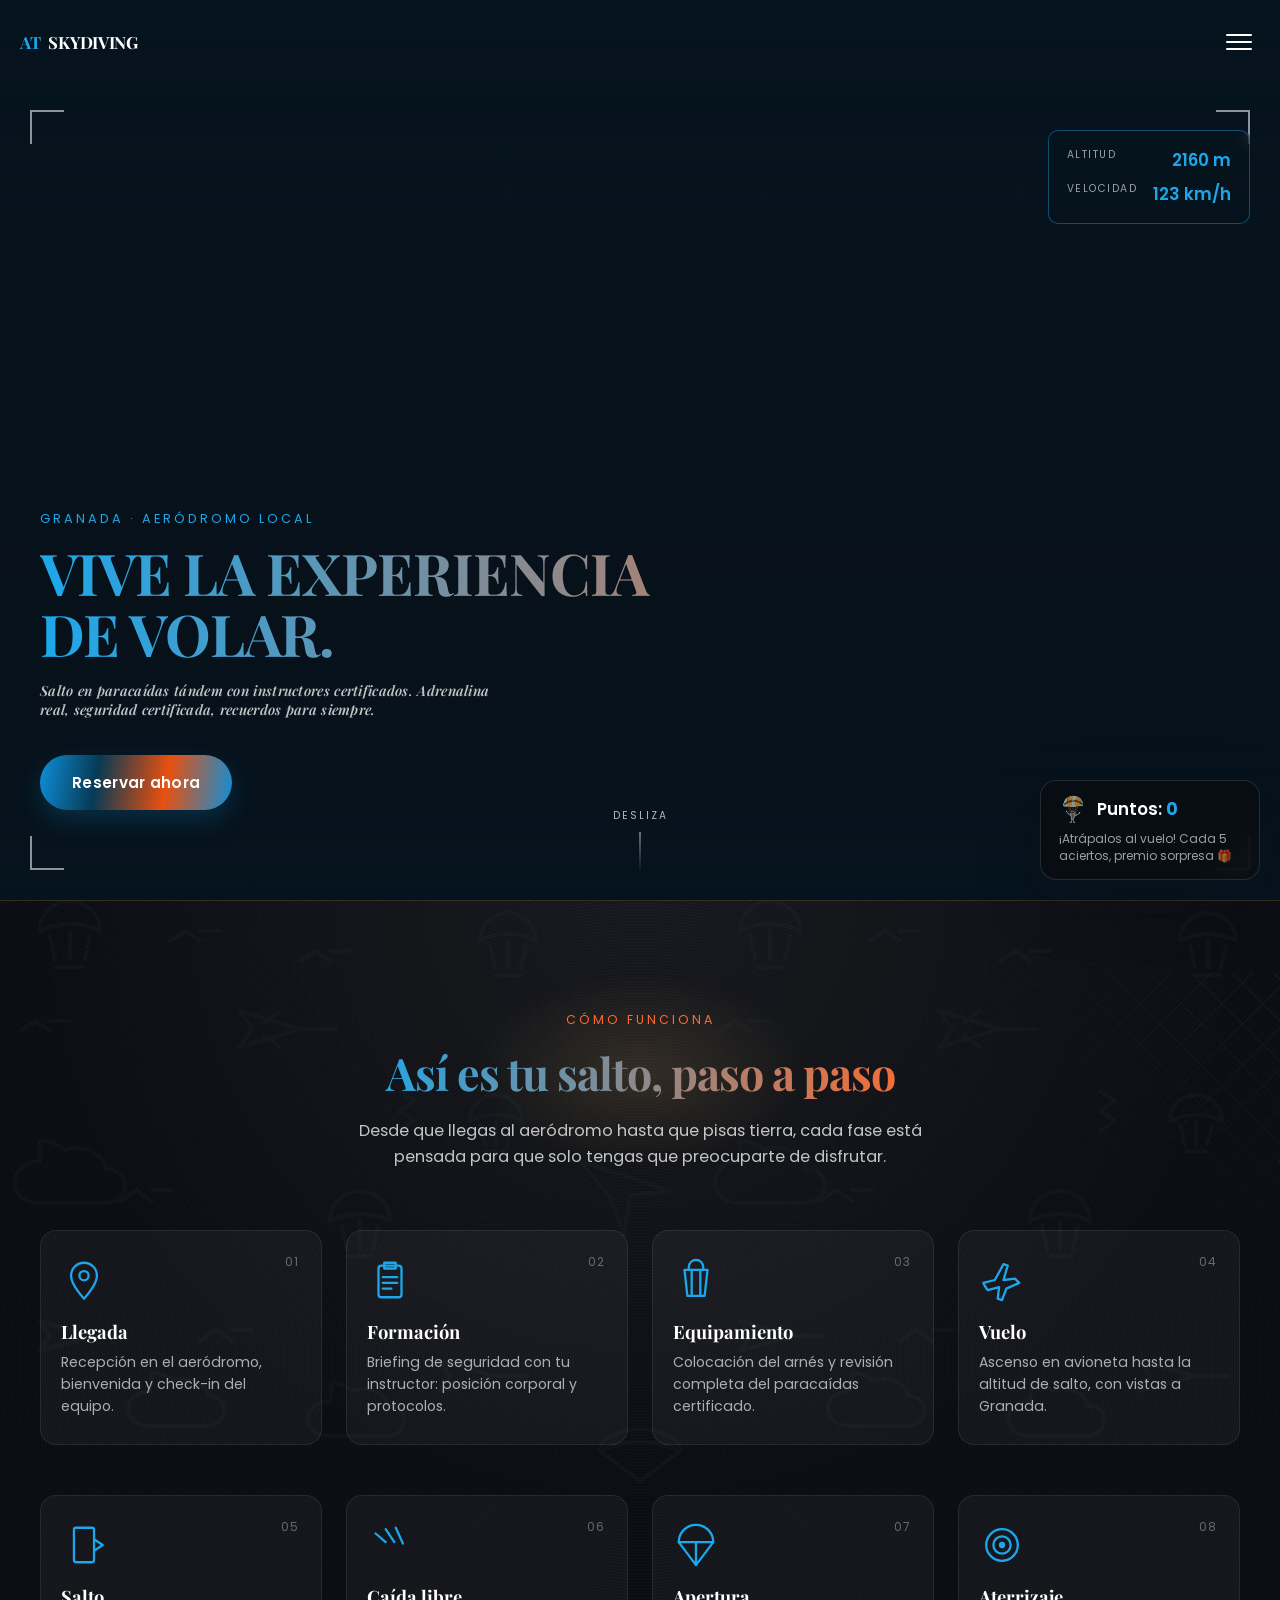
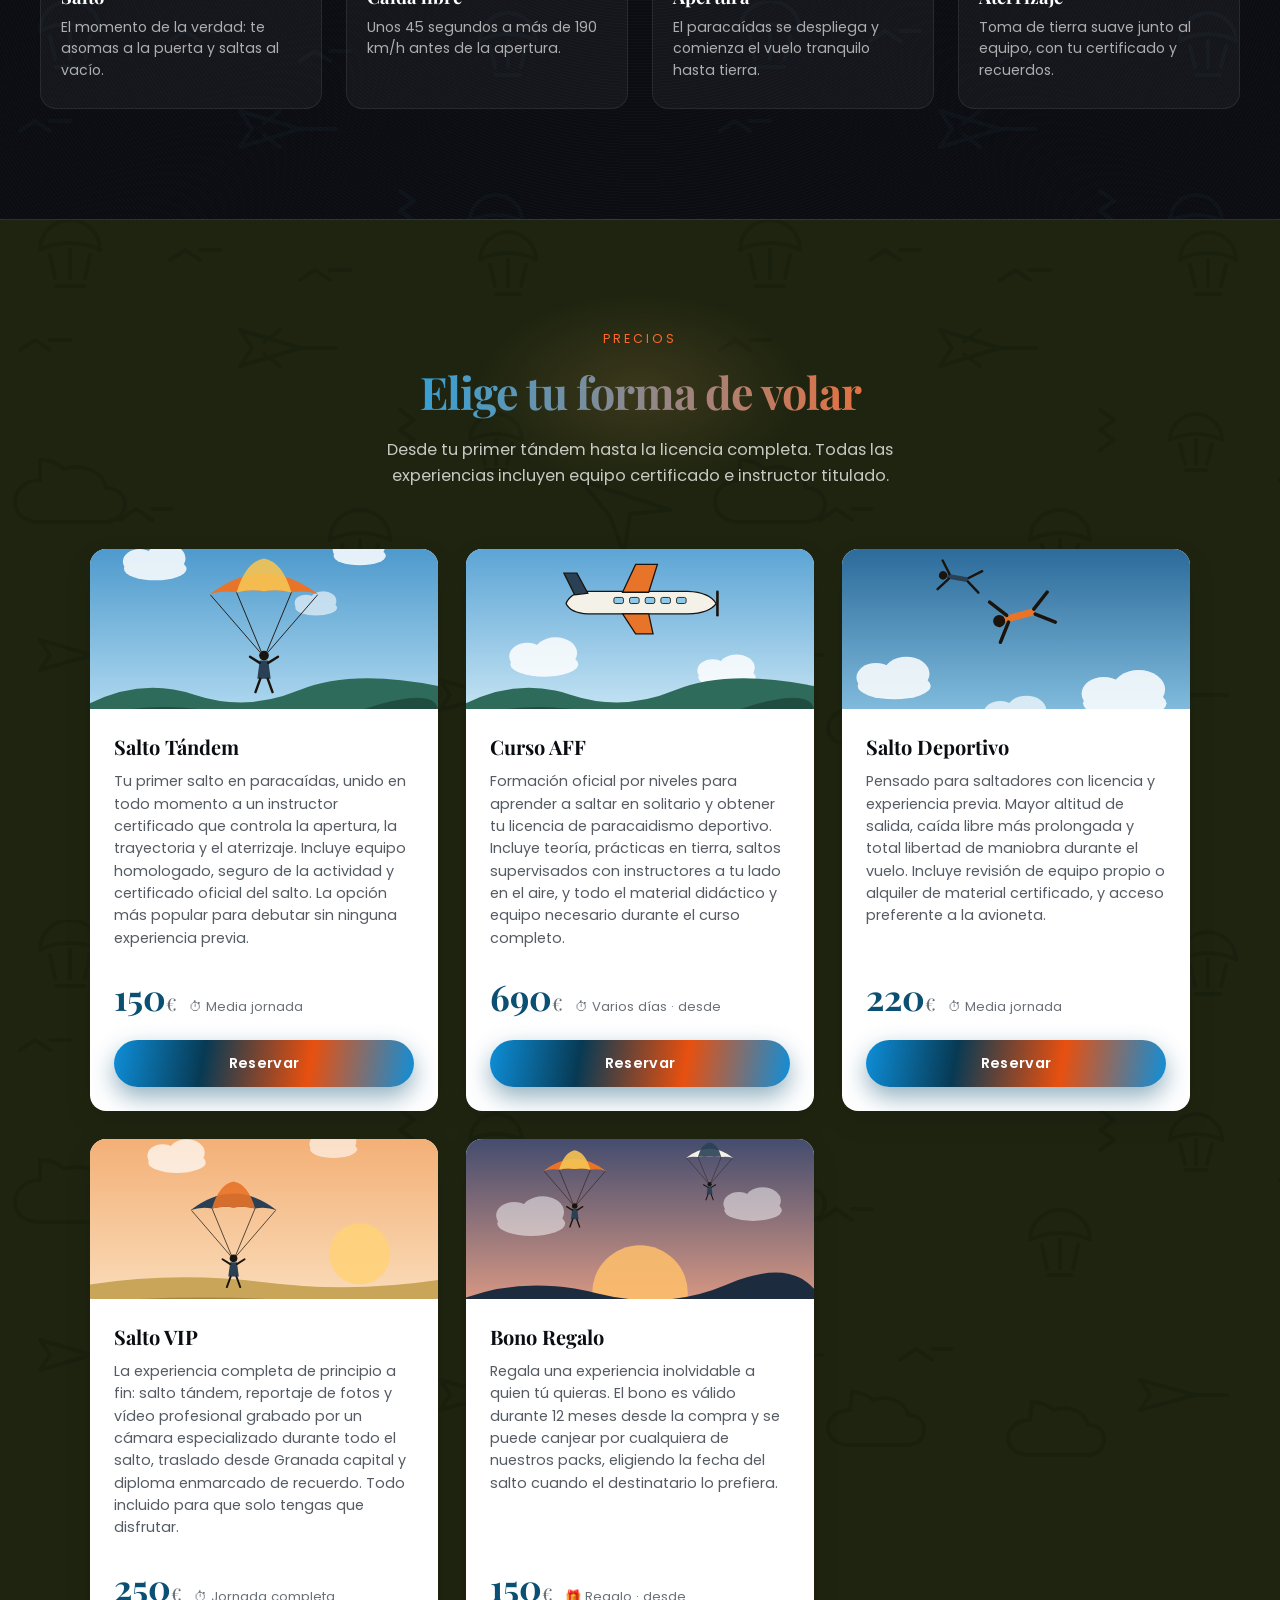
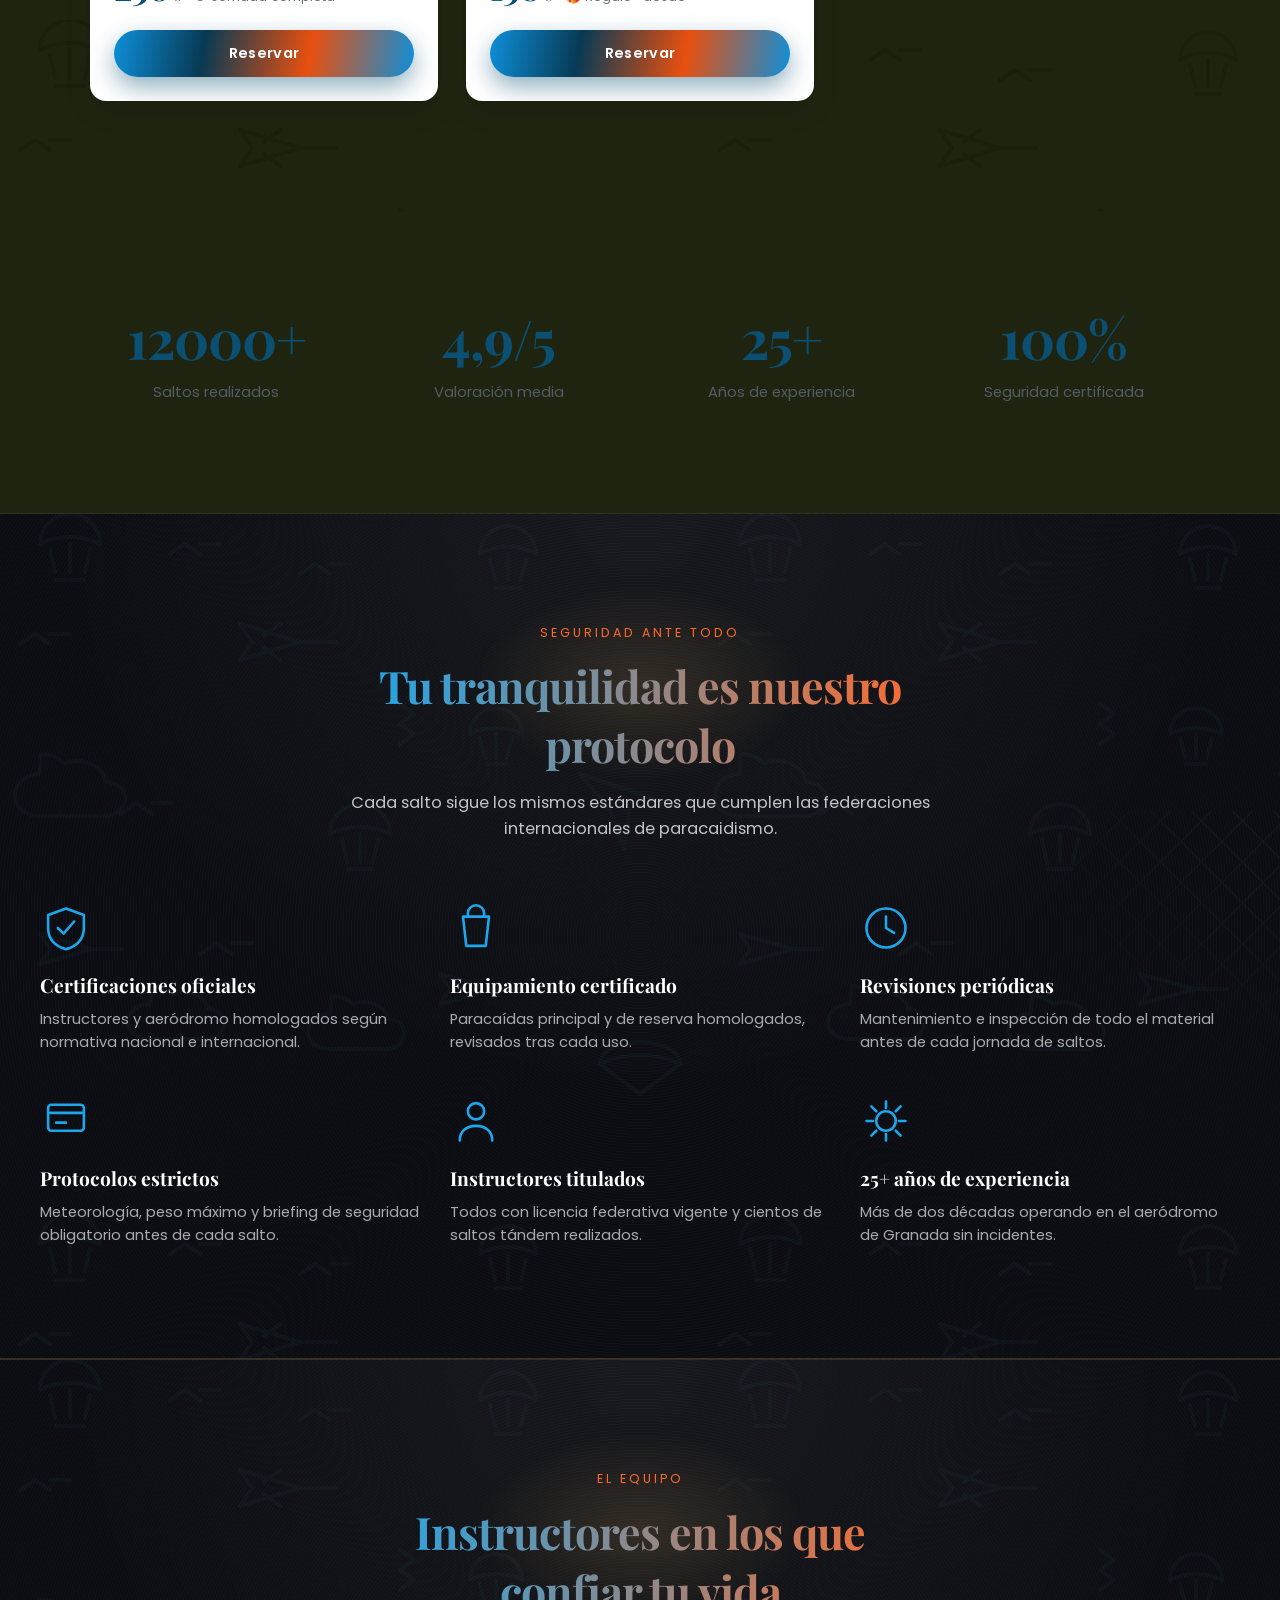
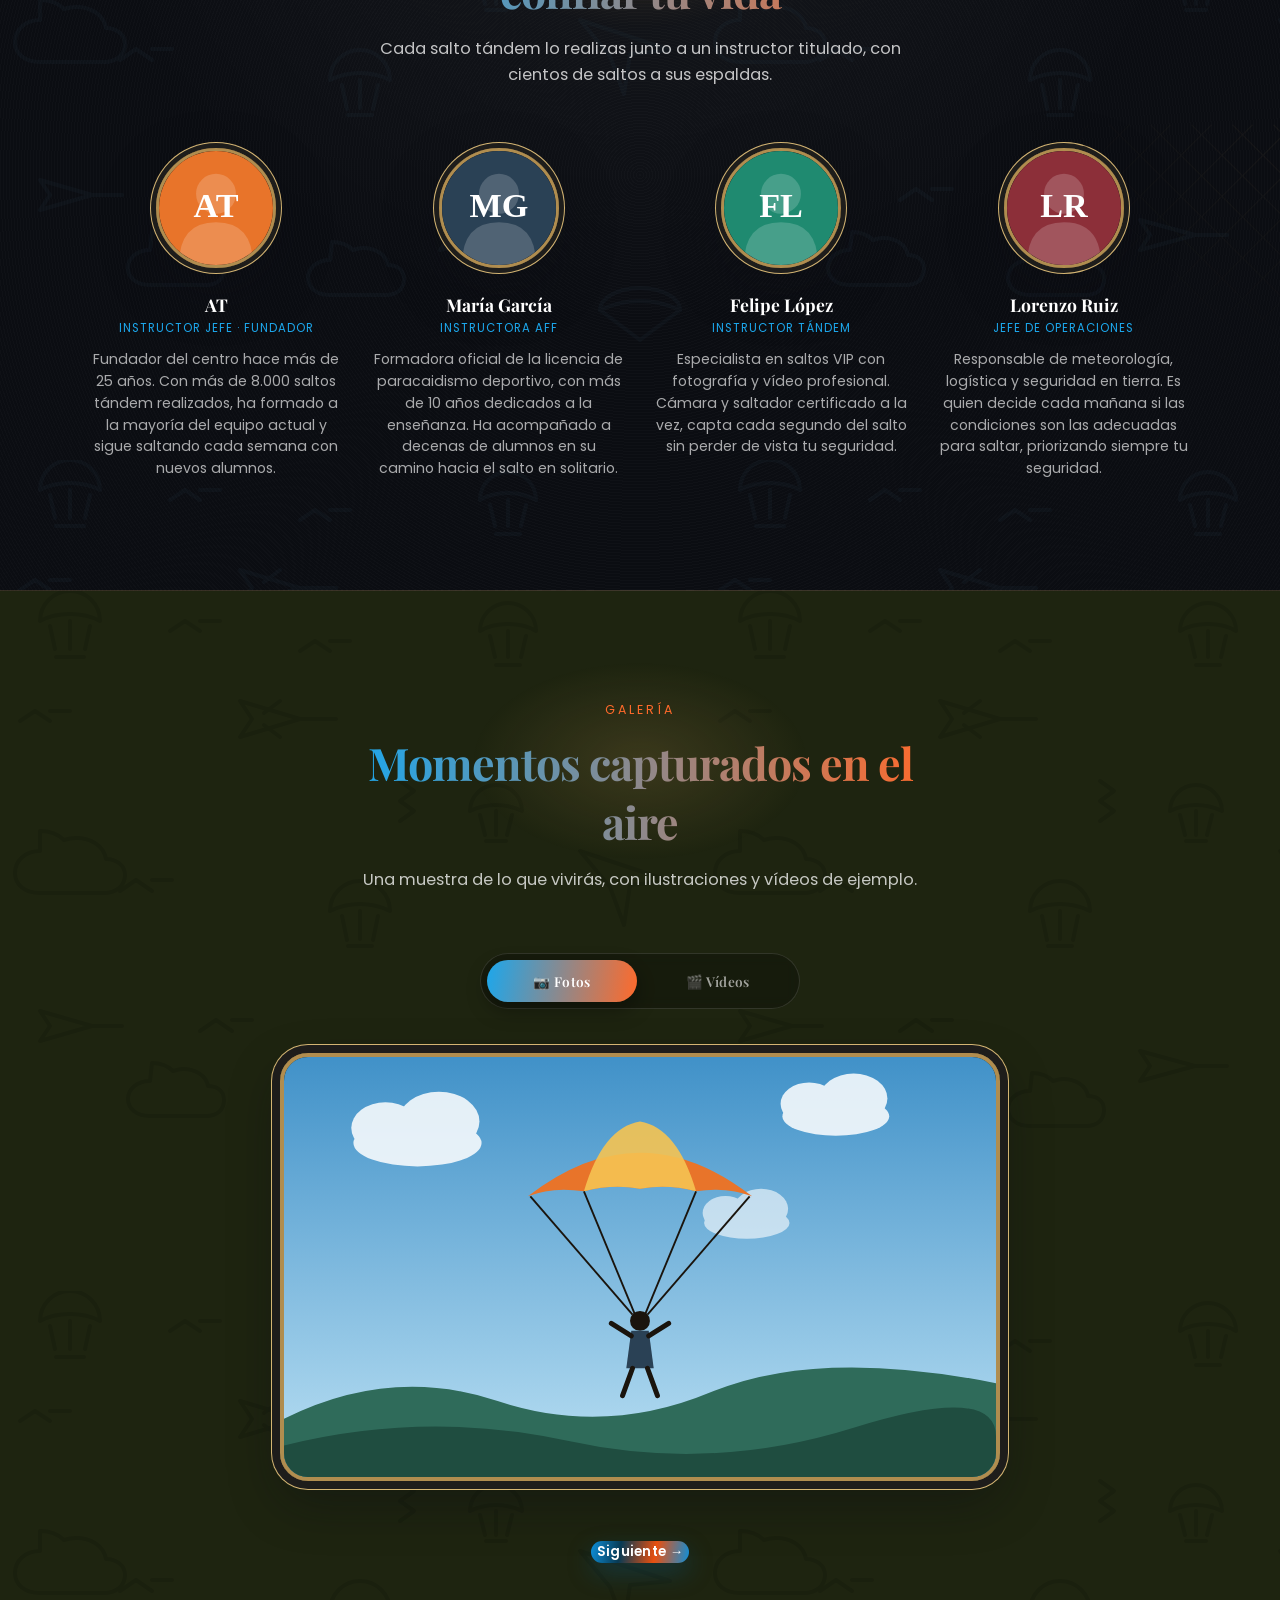
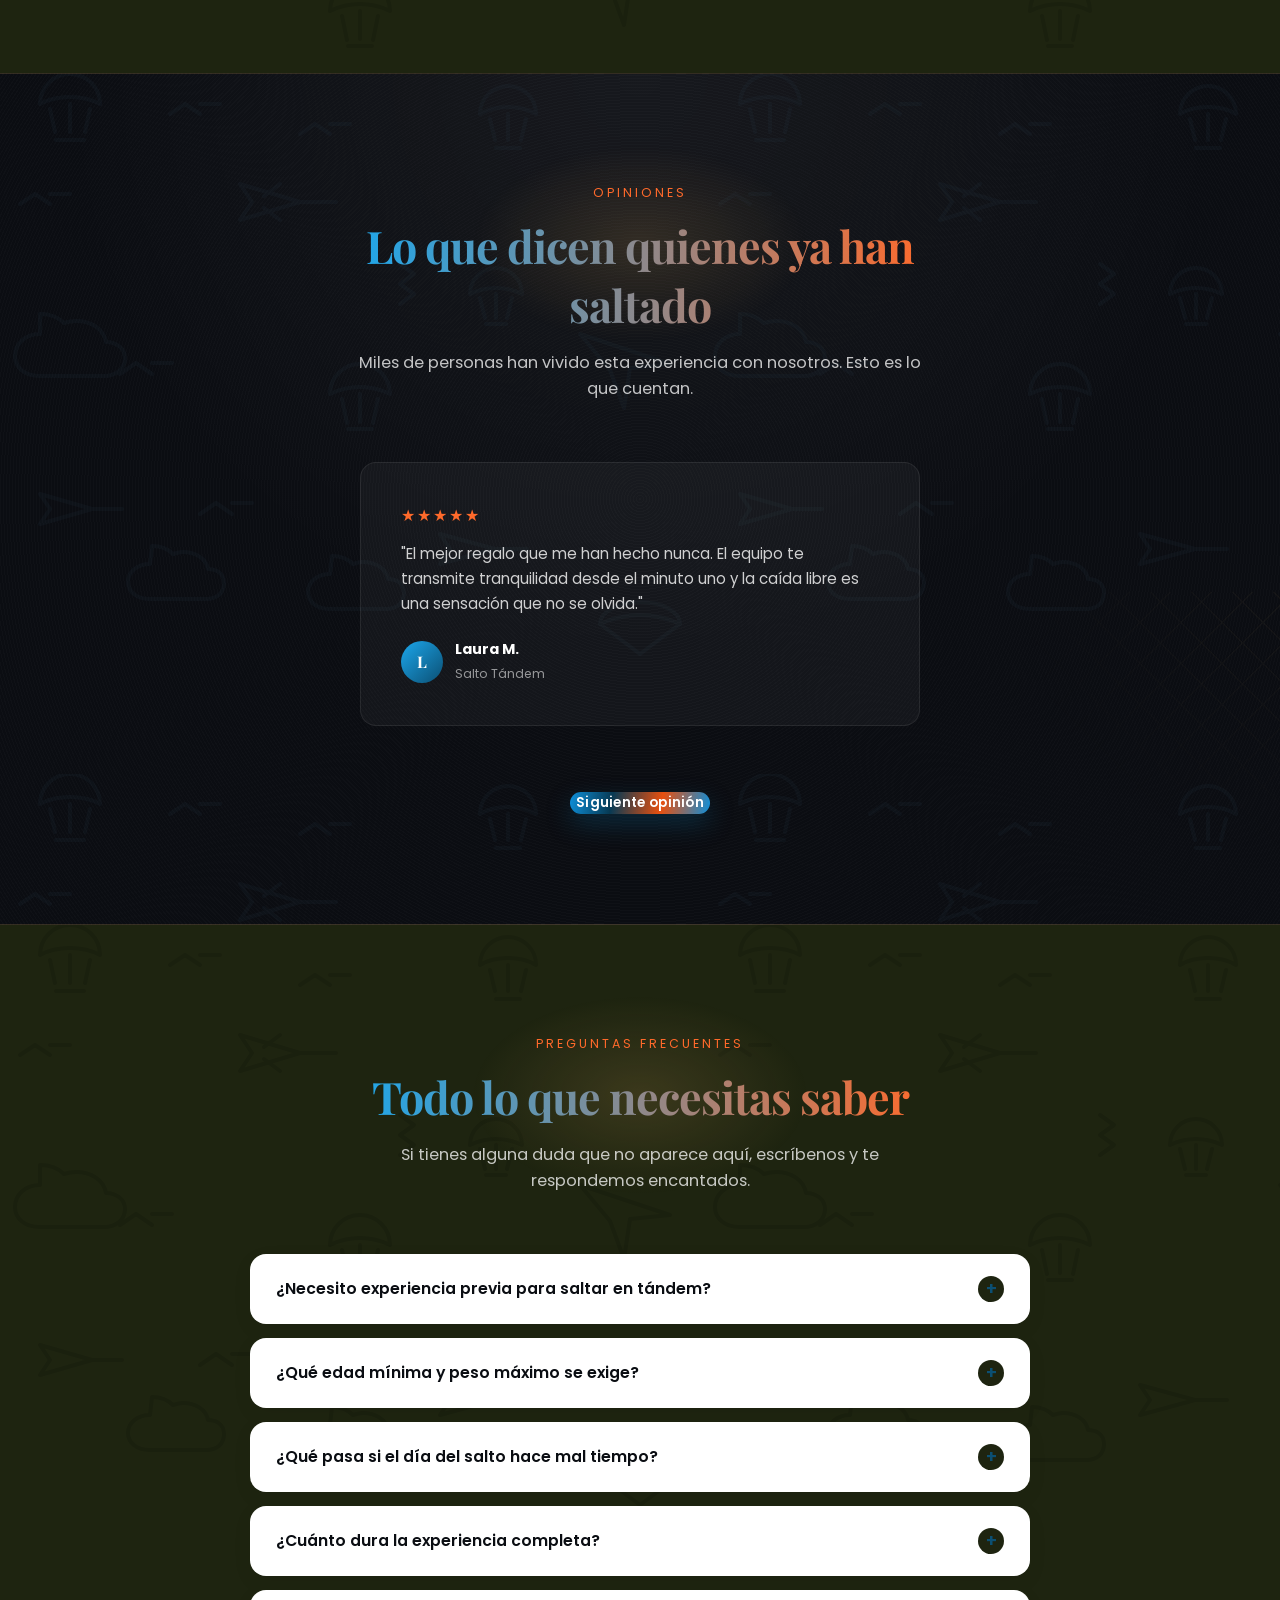
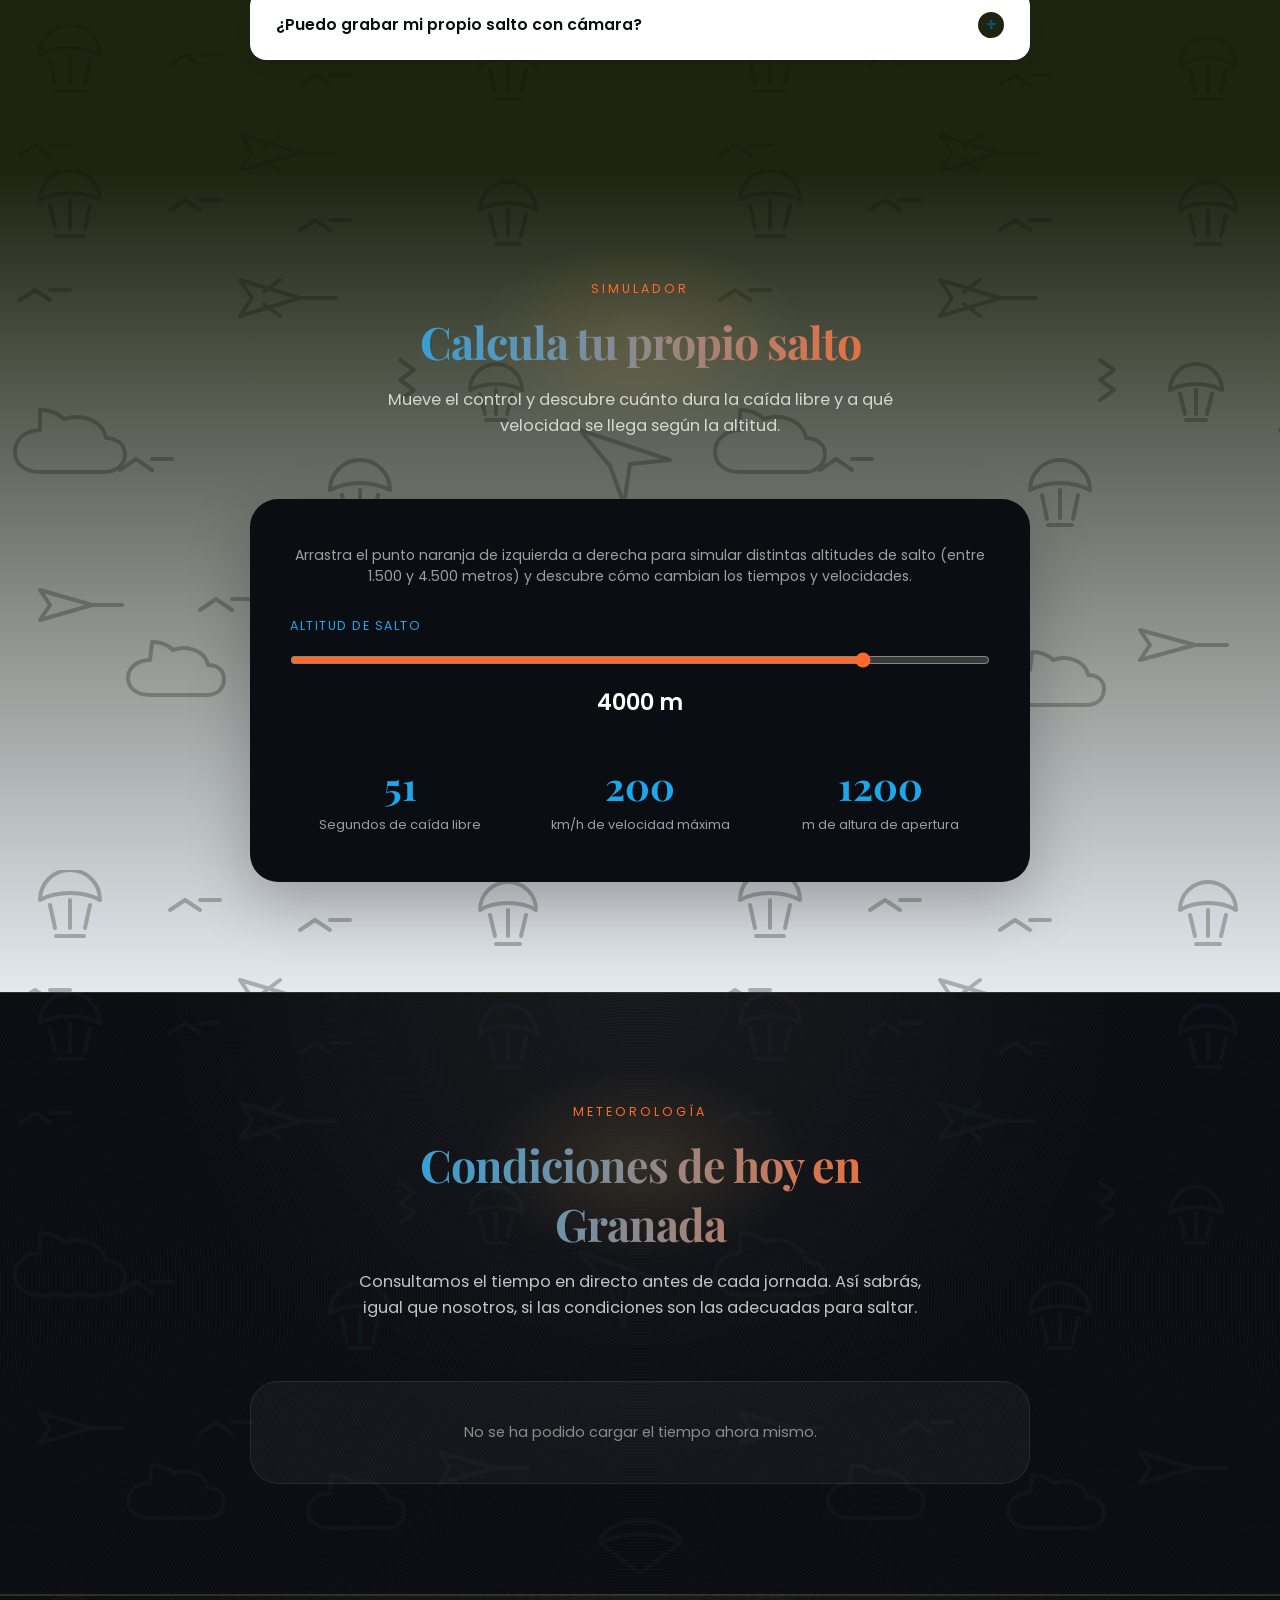
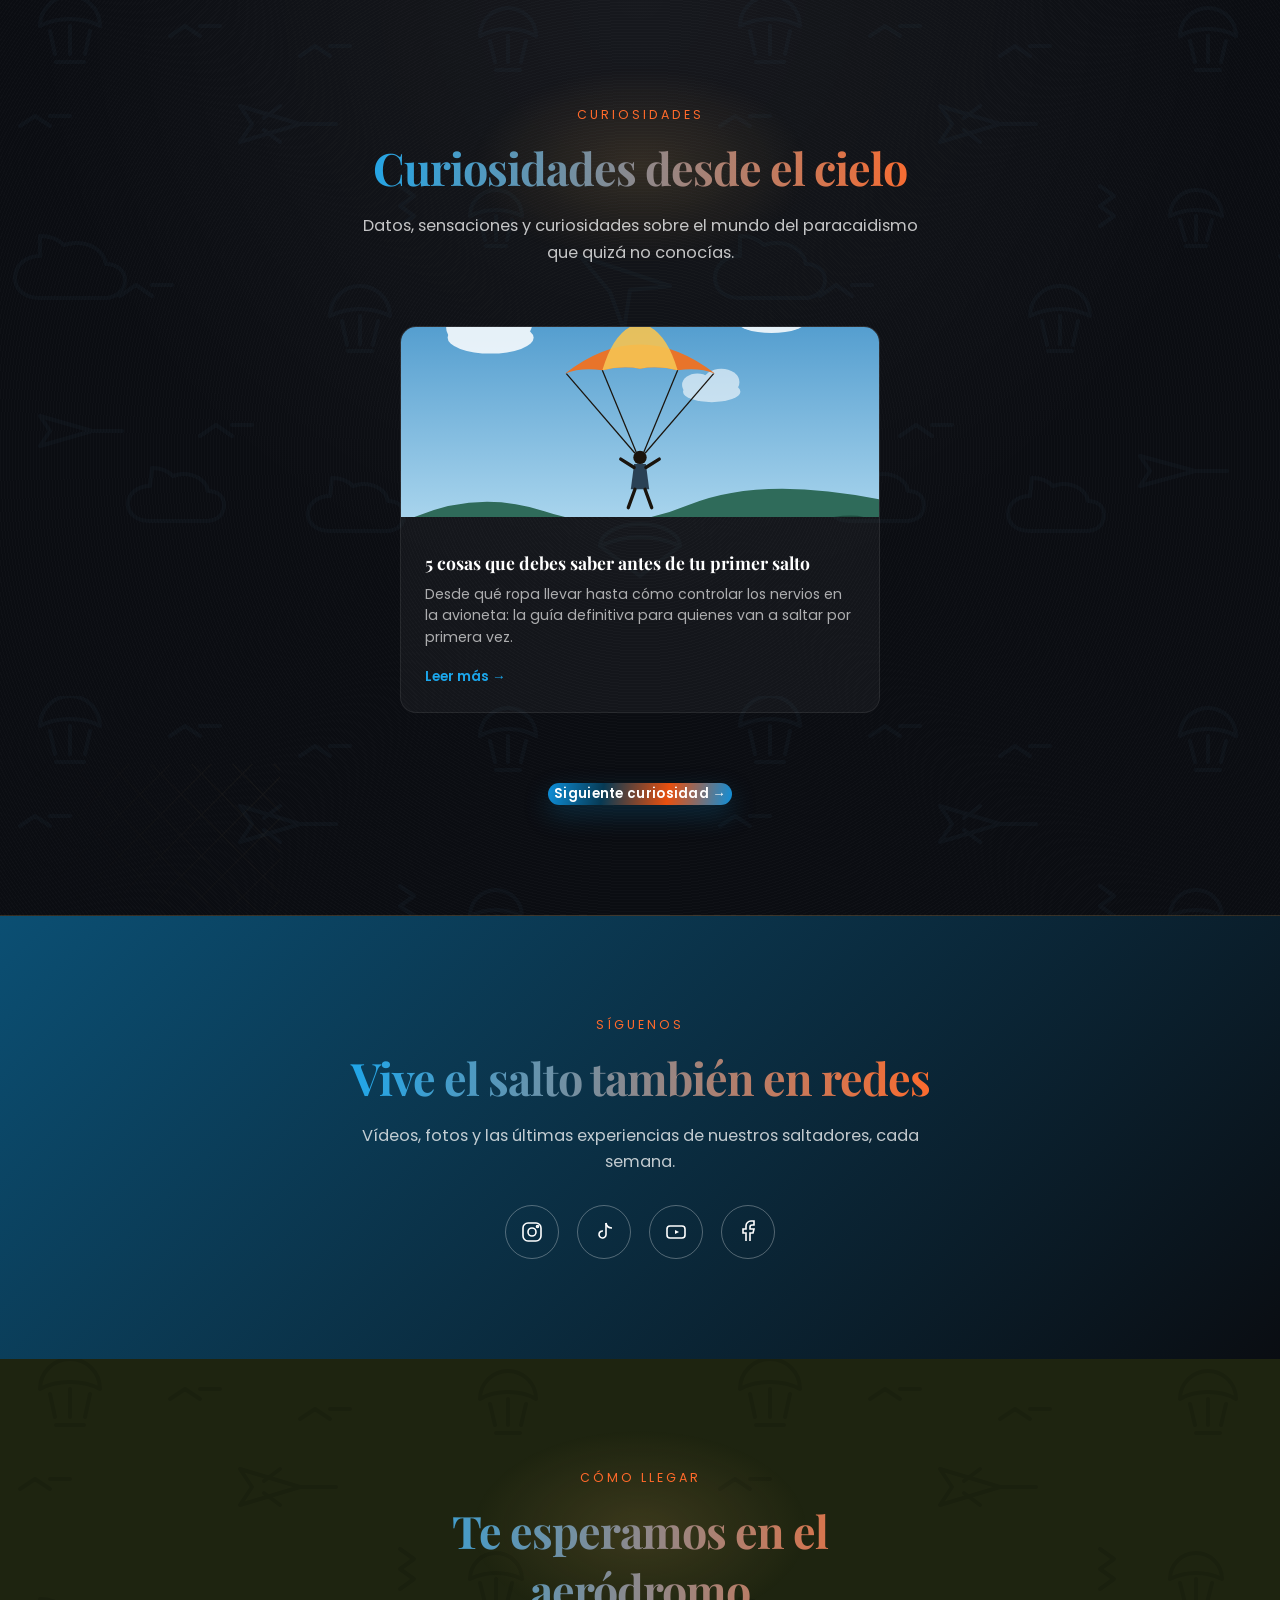
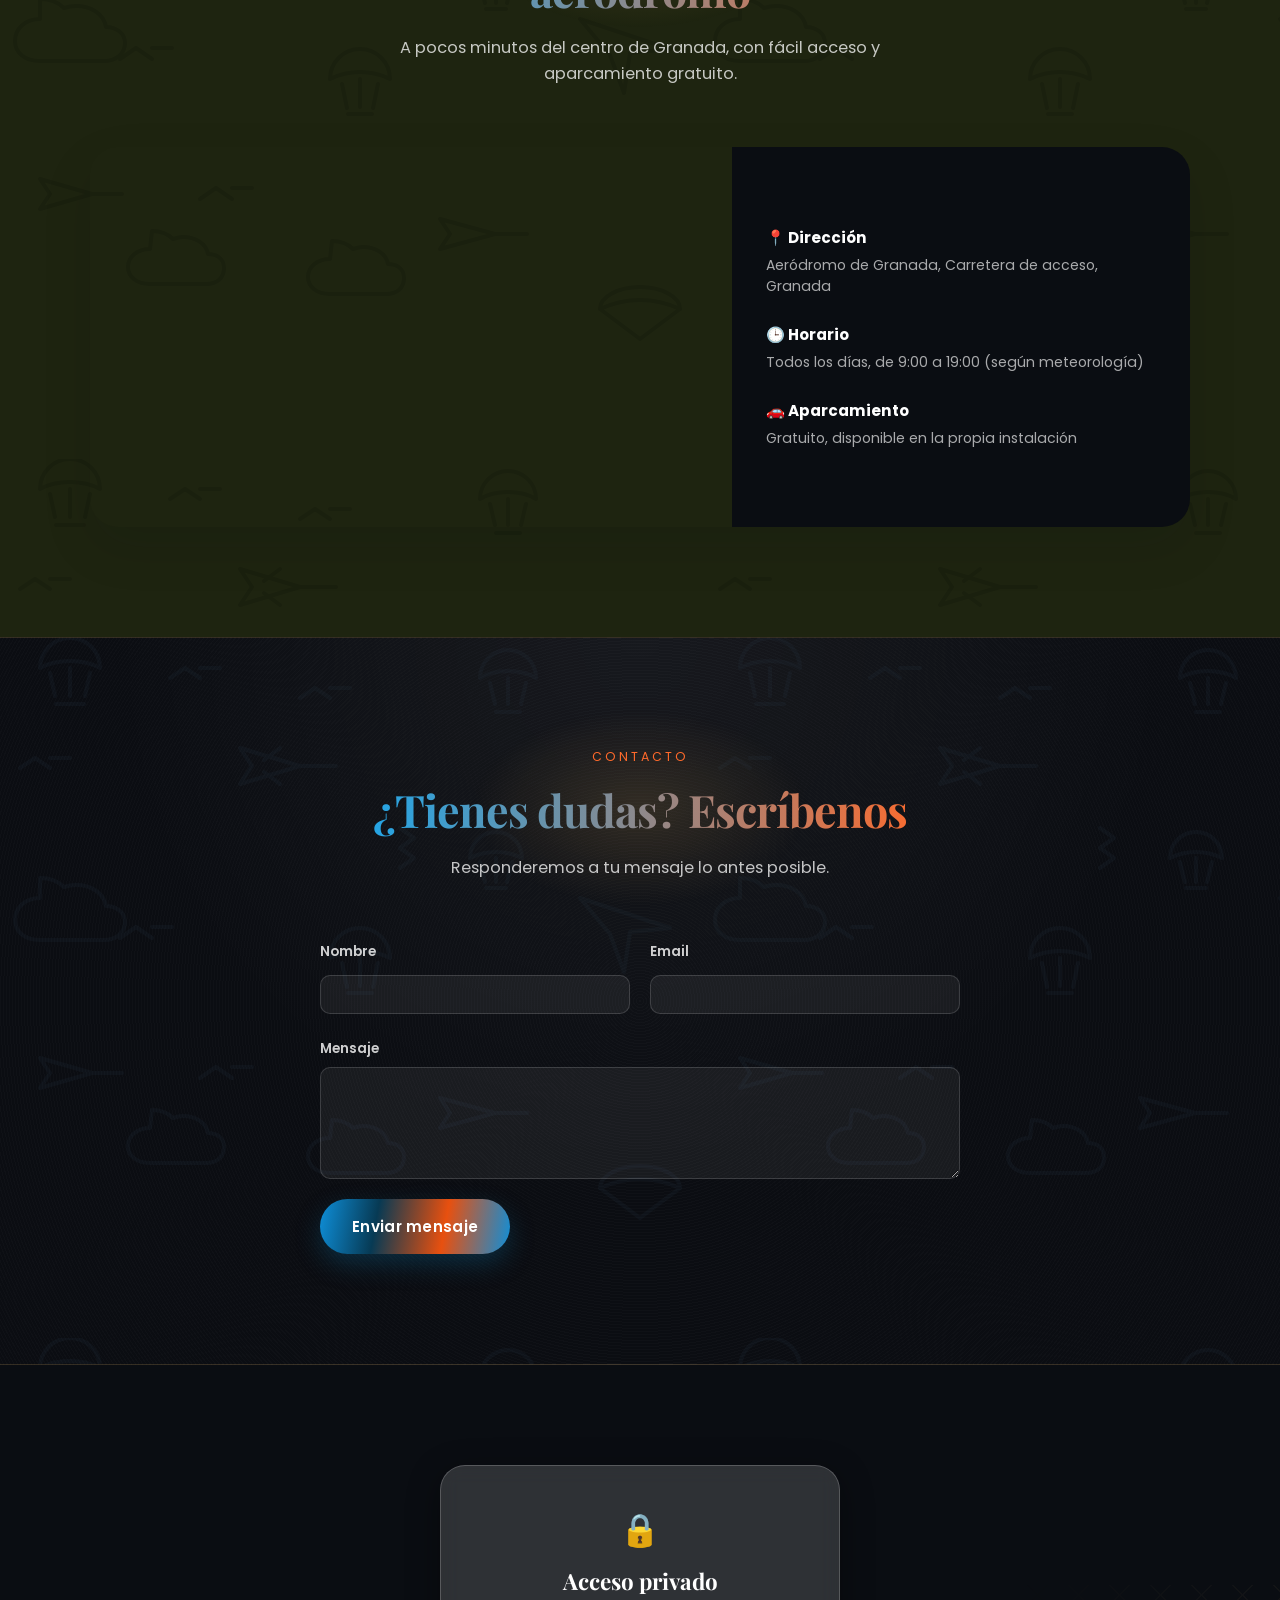
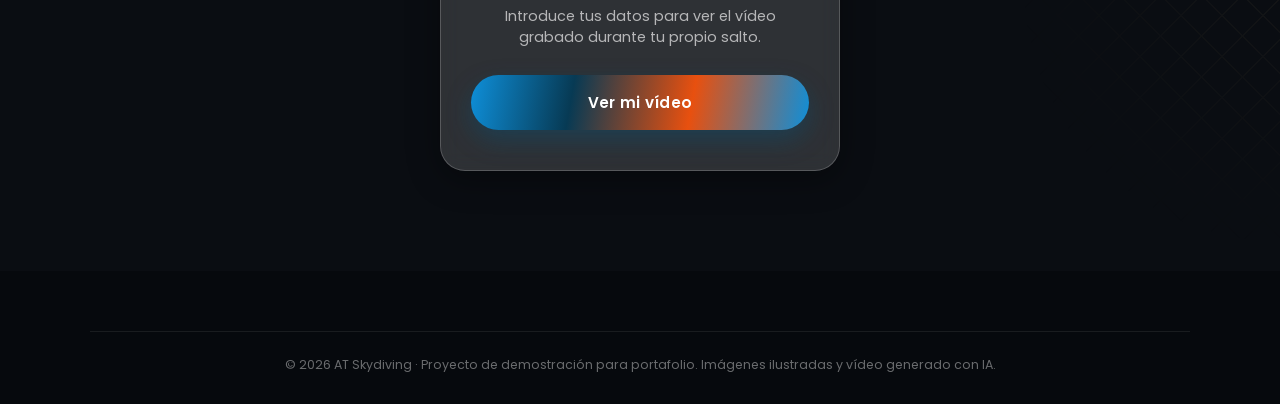
==== commit 980303f3: "quita la franja amarilla de aviso de la parte superior Co-Authored-By: Claude Opus 5.5 <noreply@anth" ====
--- a/Proyecto_Paracaidismo_OK/index.html
+++ b/Proyecto_Paracaidismo_OK/index.html
@@ -20,7 +20,6 @@
     <meta property="og:type" content="website">
 </head>
 <body>
-    <div style="background:#1a140d;color:#f6c453;text-align:center;font:600 13px/1.4 Poppins,sans-serif;padding:8px 16px;position:relative;z-index:1000">Proyecto de demostración para portafolio · AT Skydiving no es un negocio real y no se envía ni se guarda ningún dato</div>
 
     <!-- ===================== NAVBAR ===================== -->
     <nav class="navbar" id="navbar">
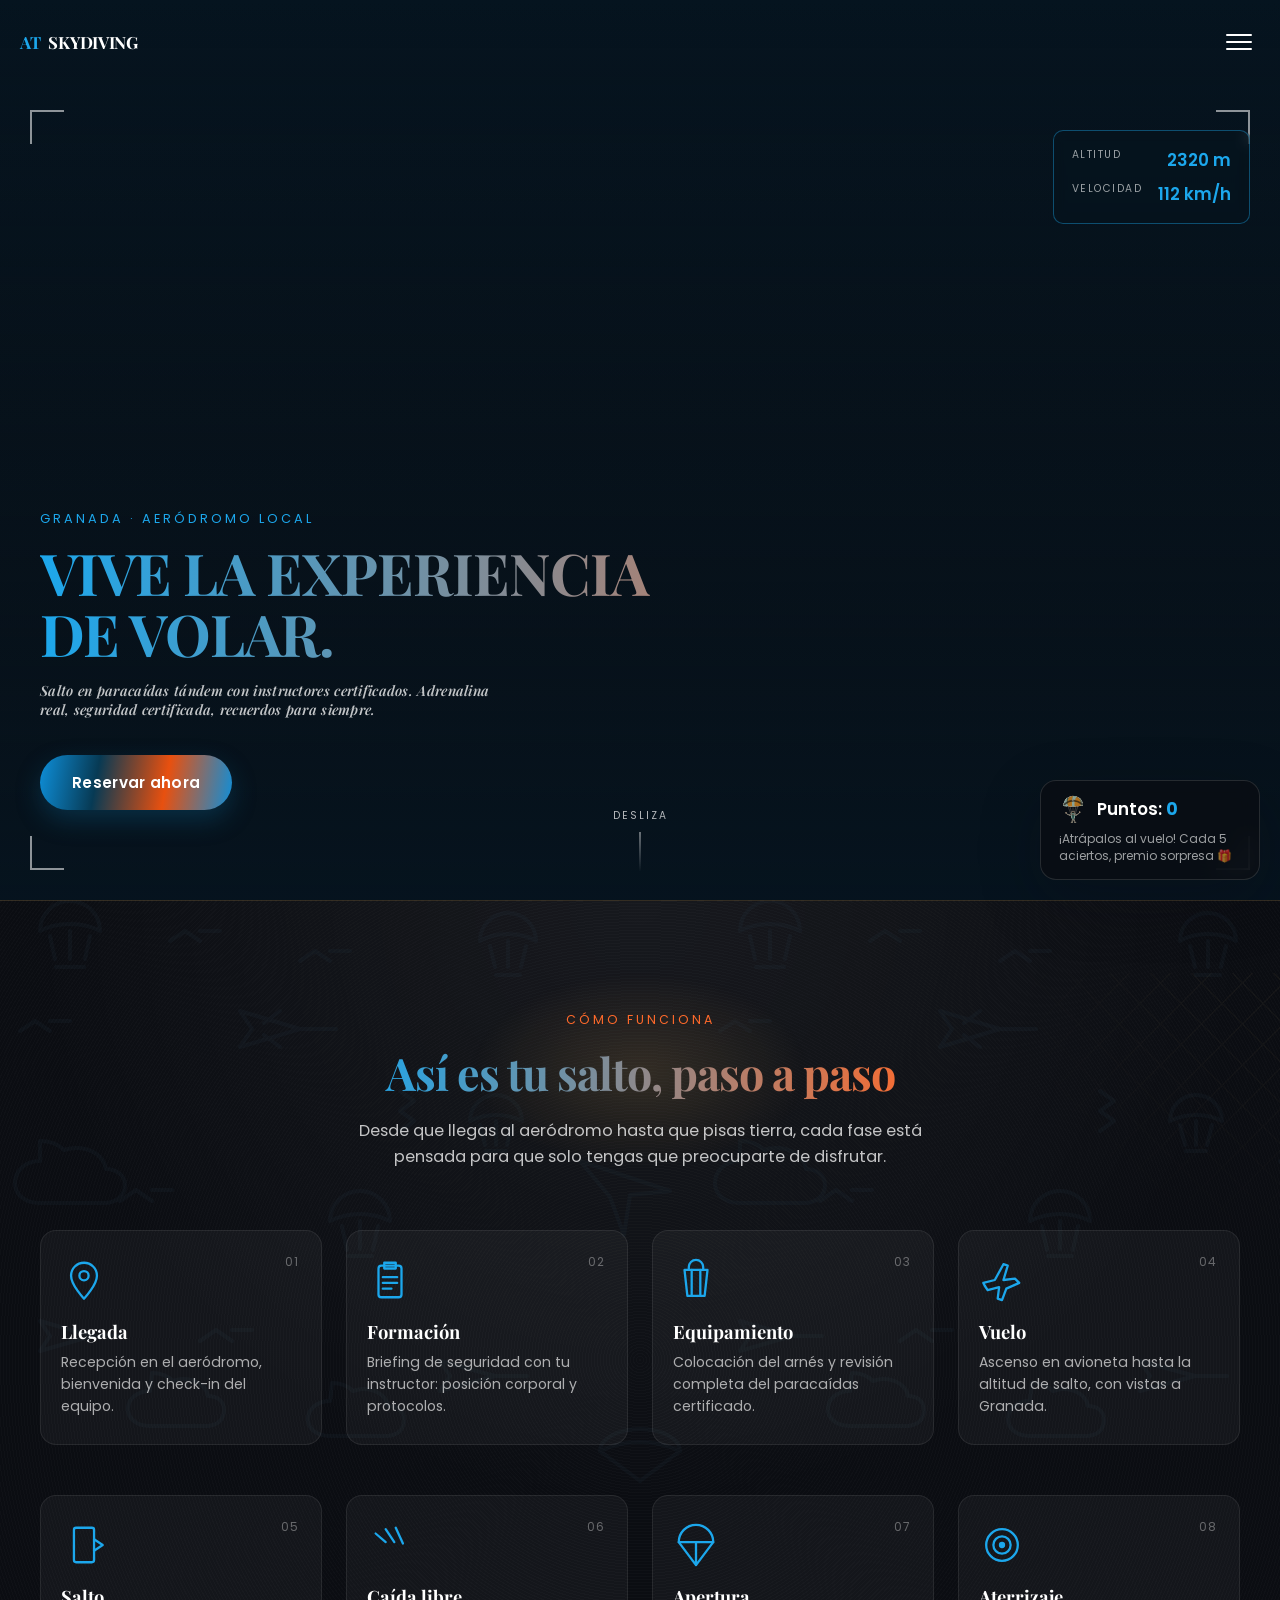
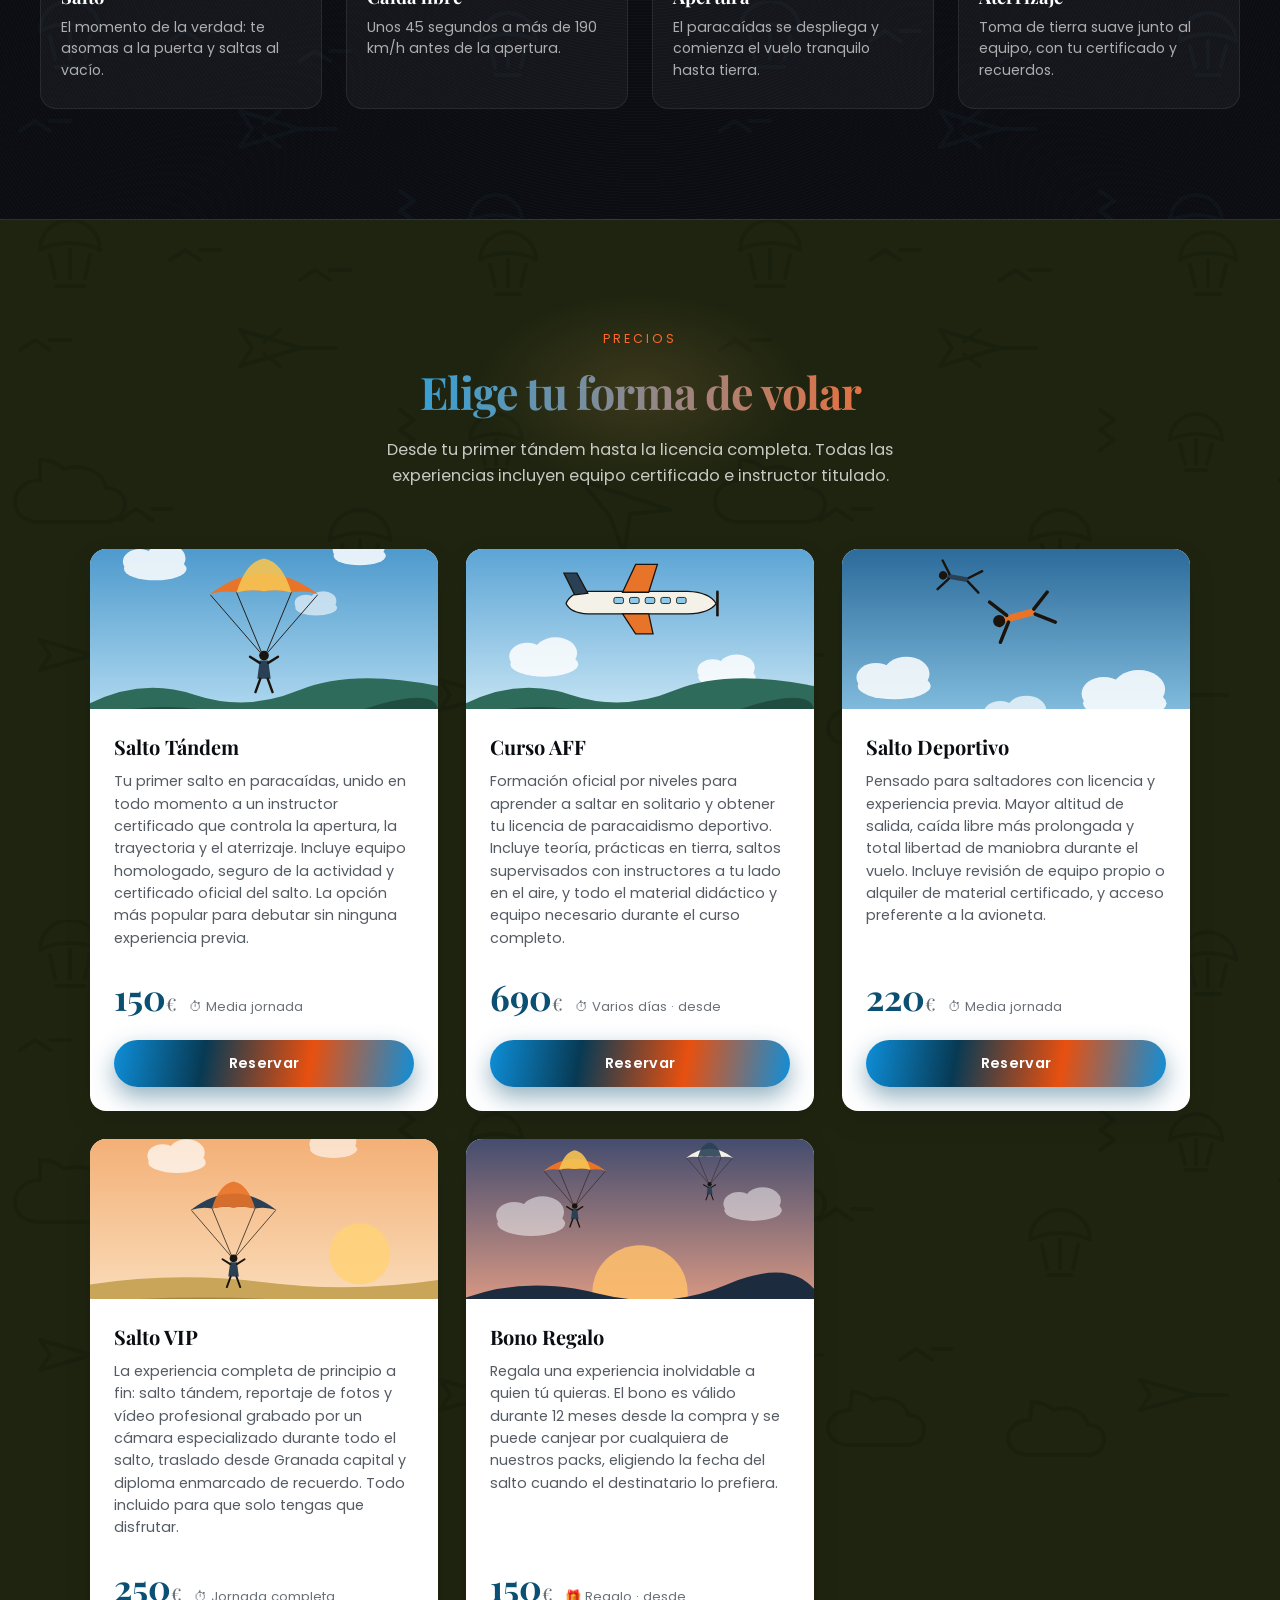
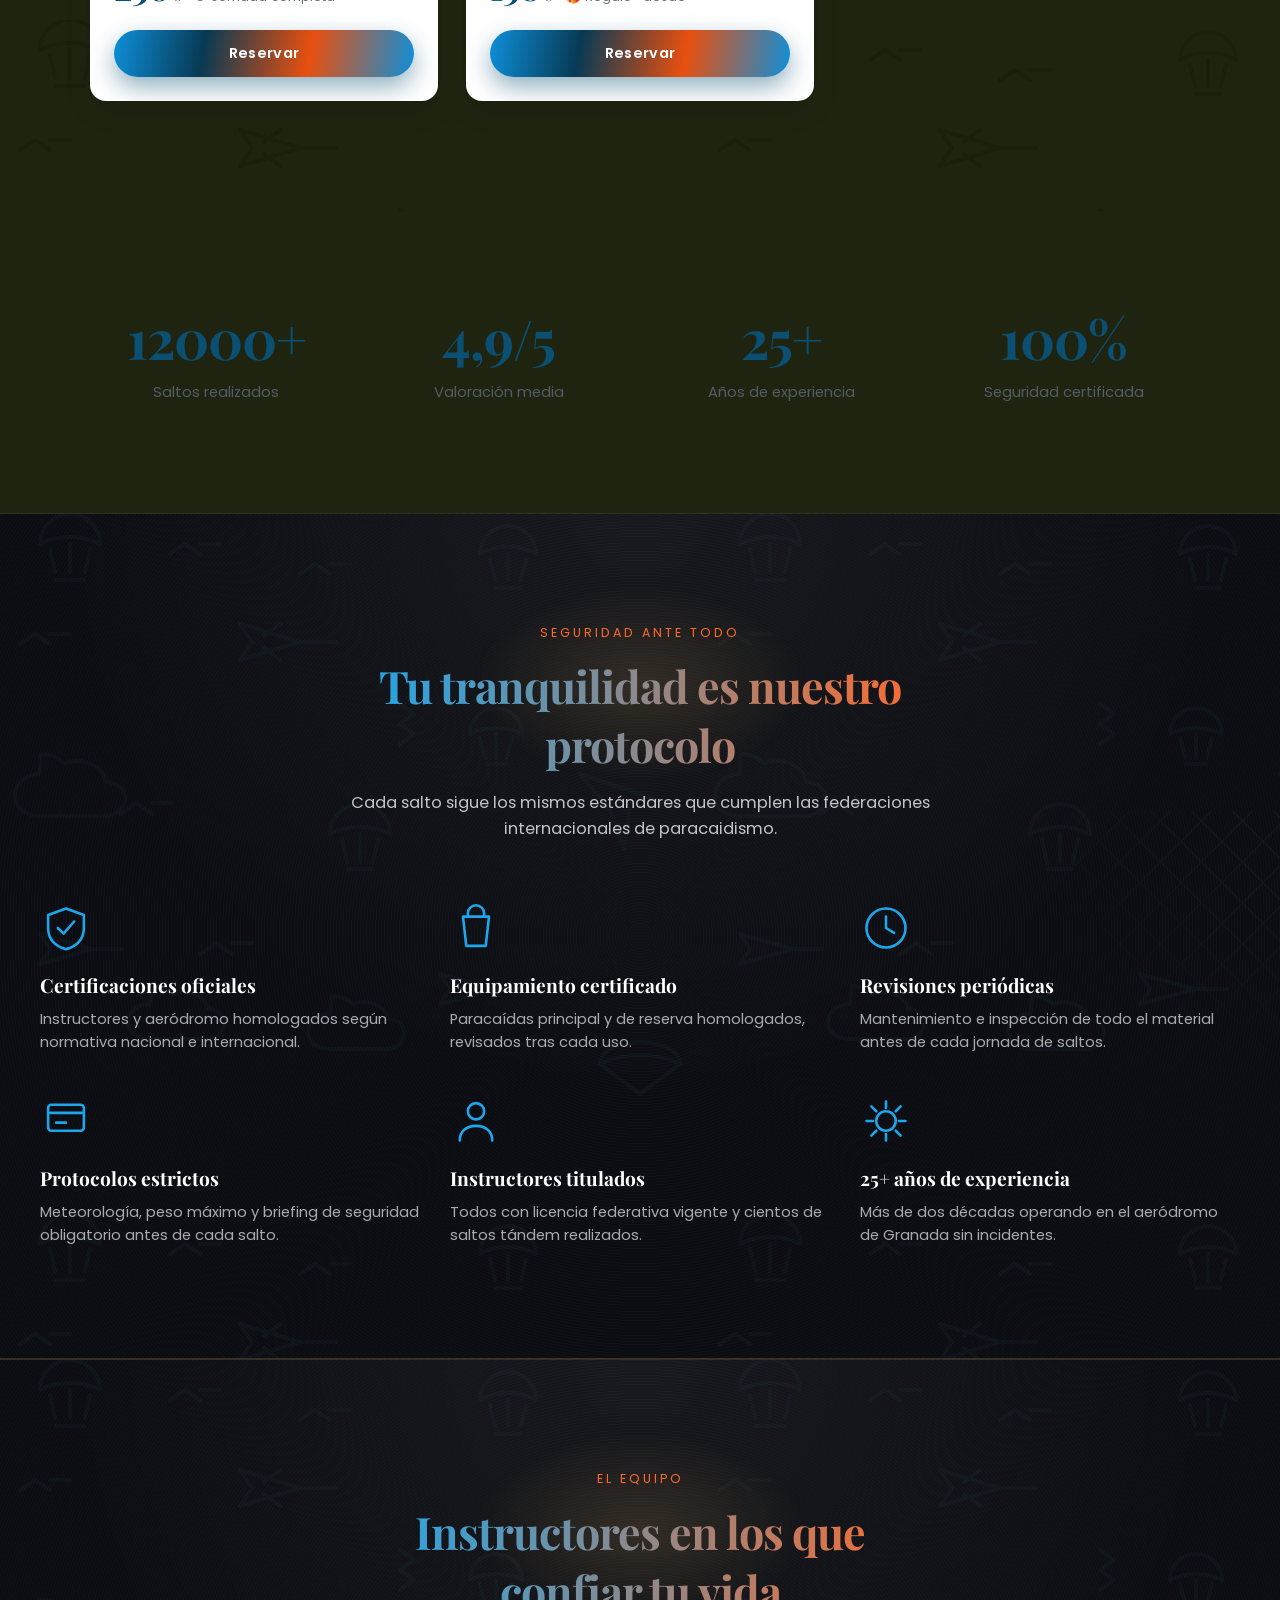
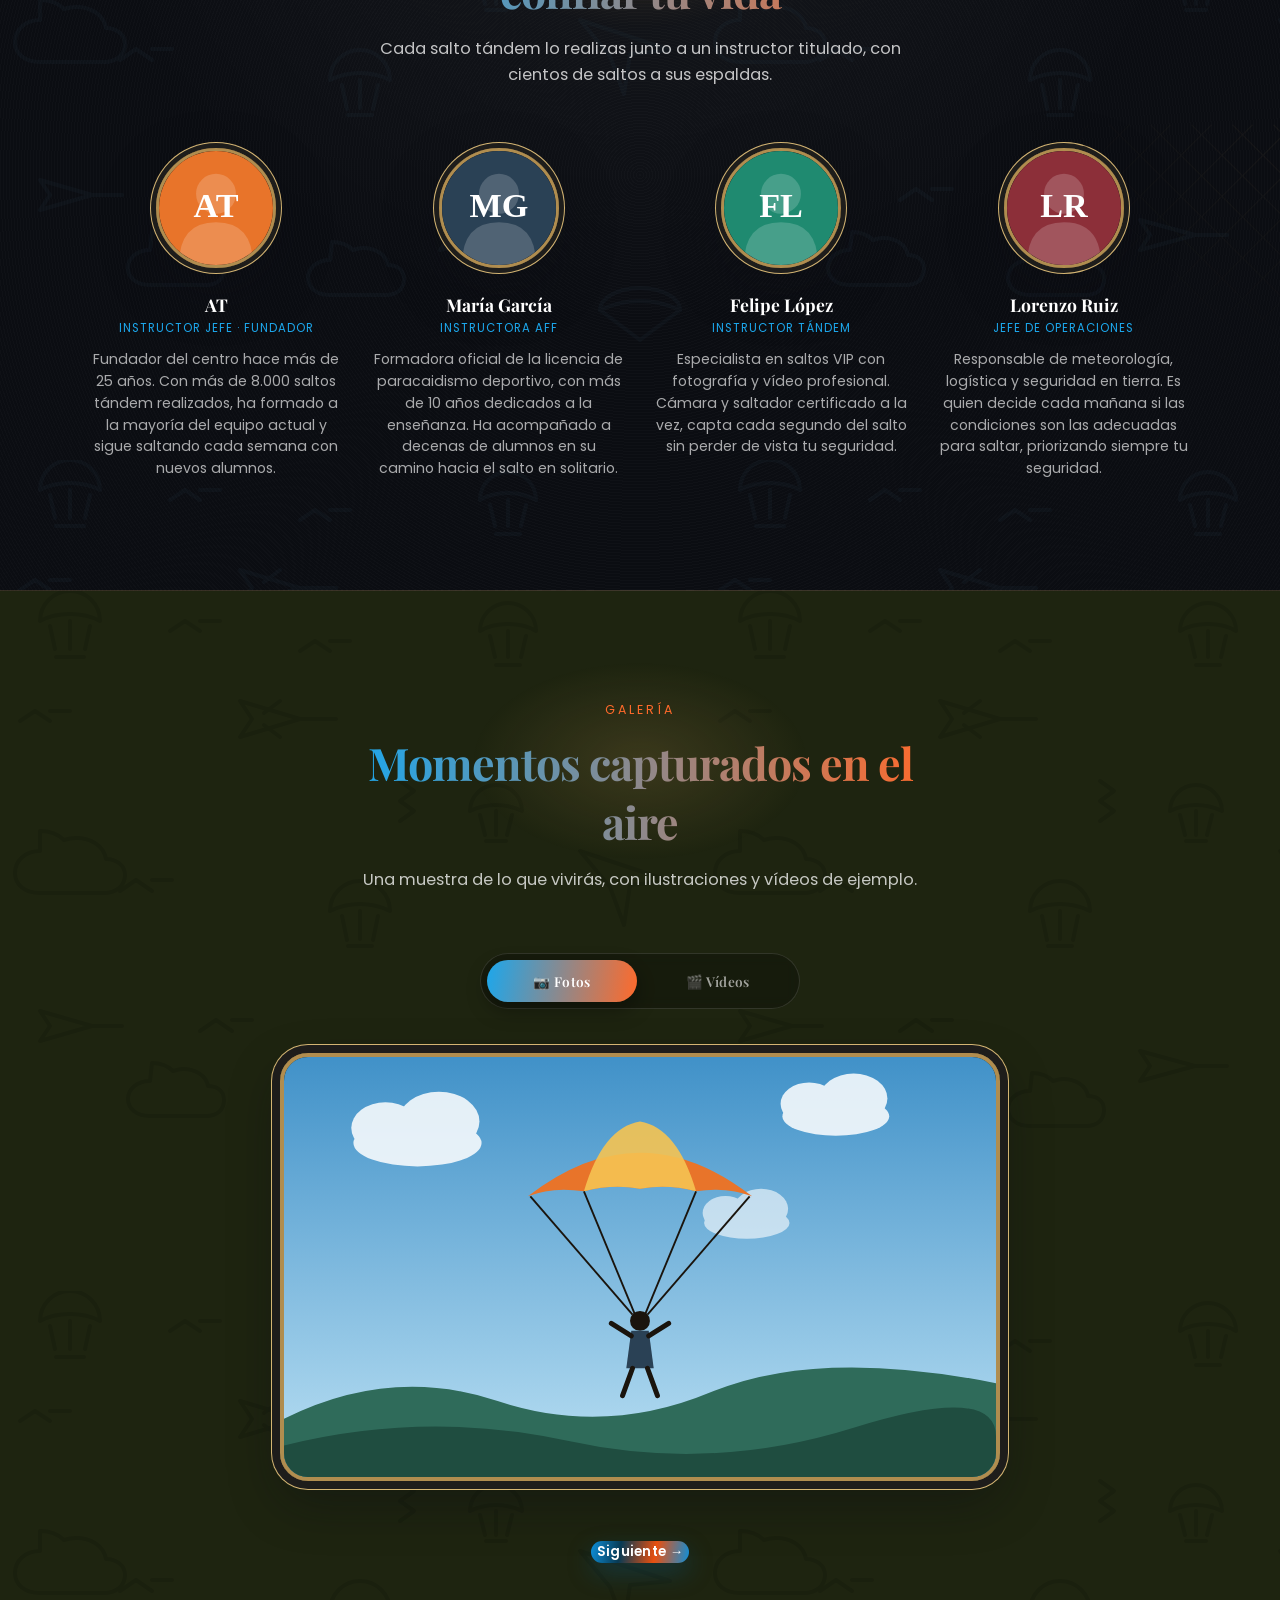
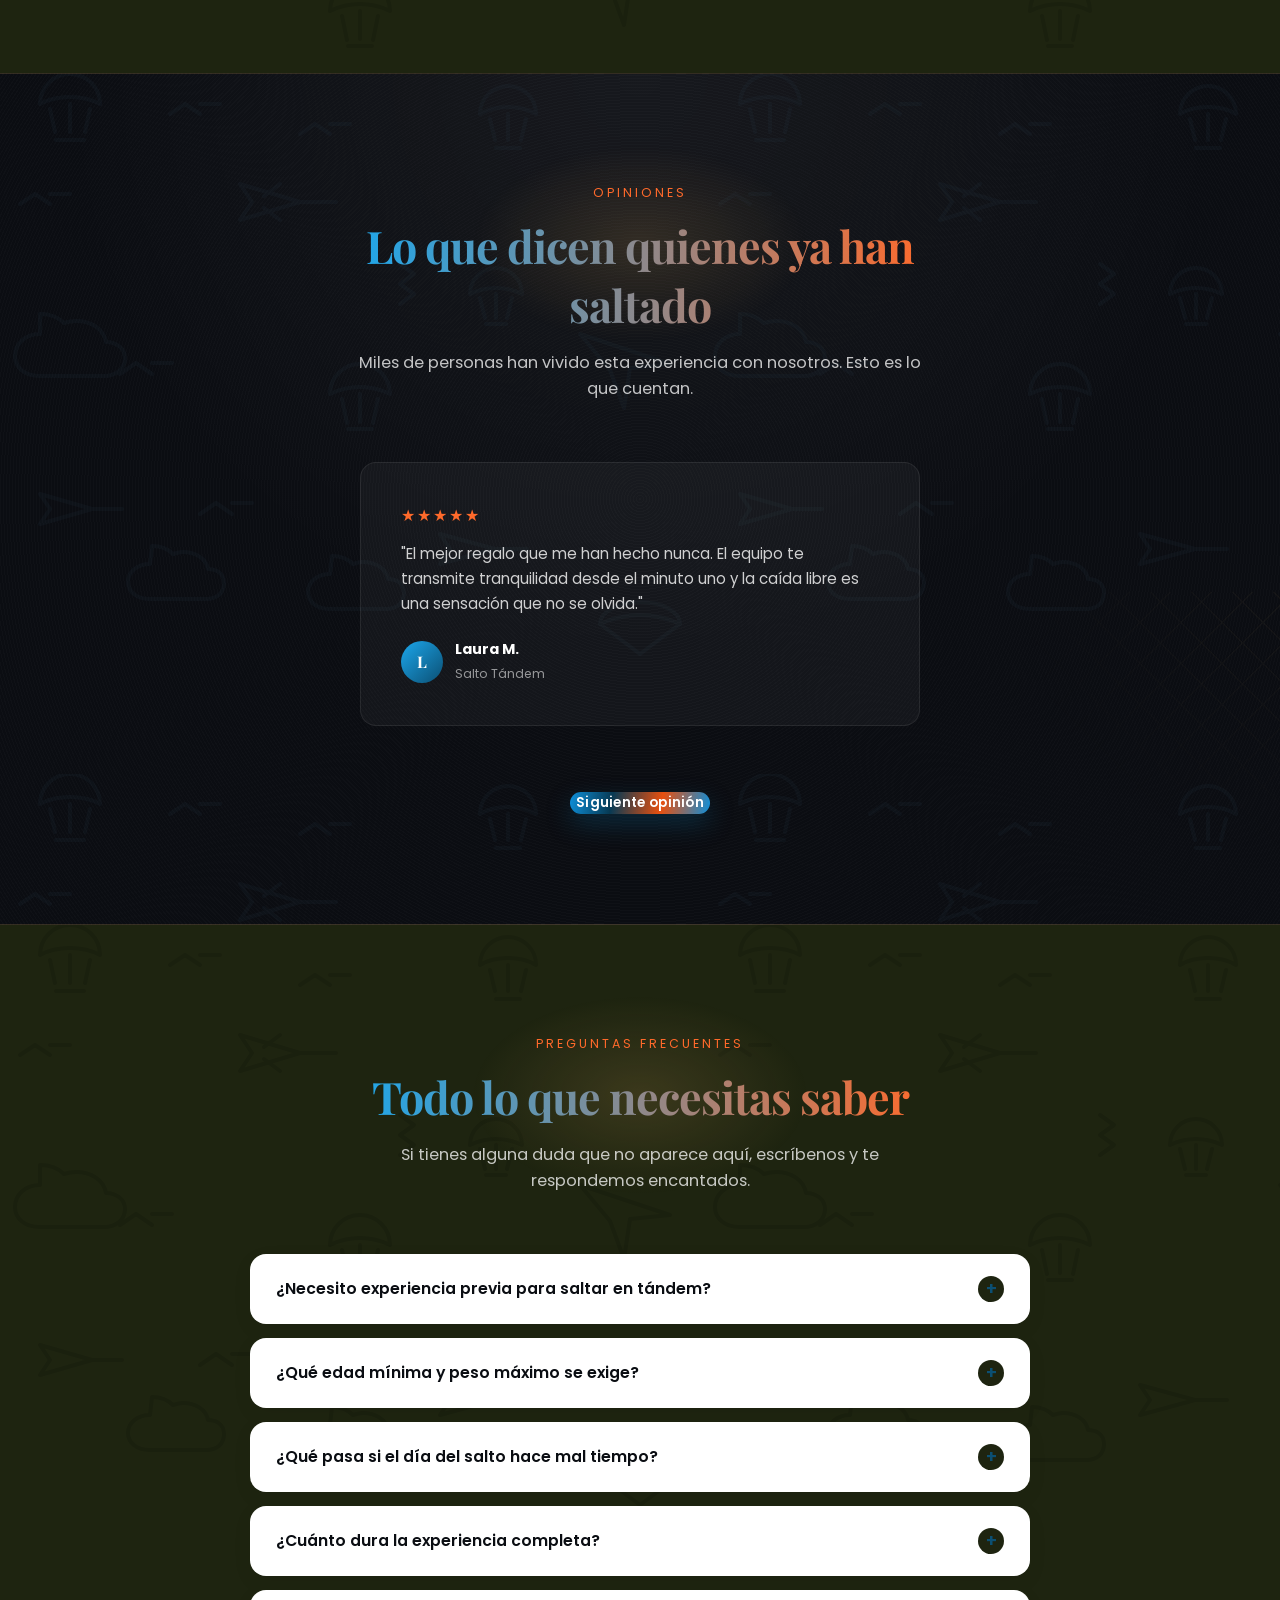
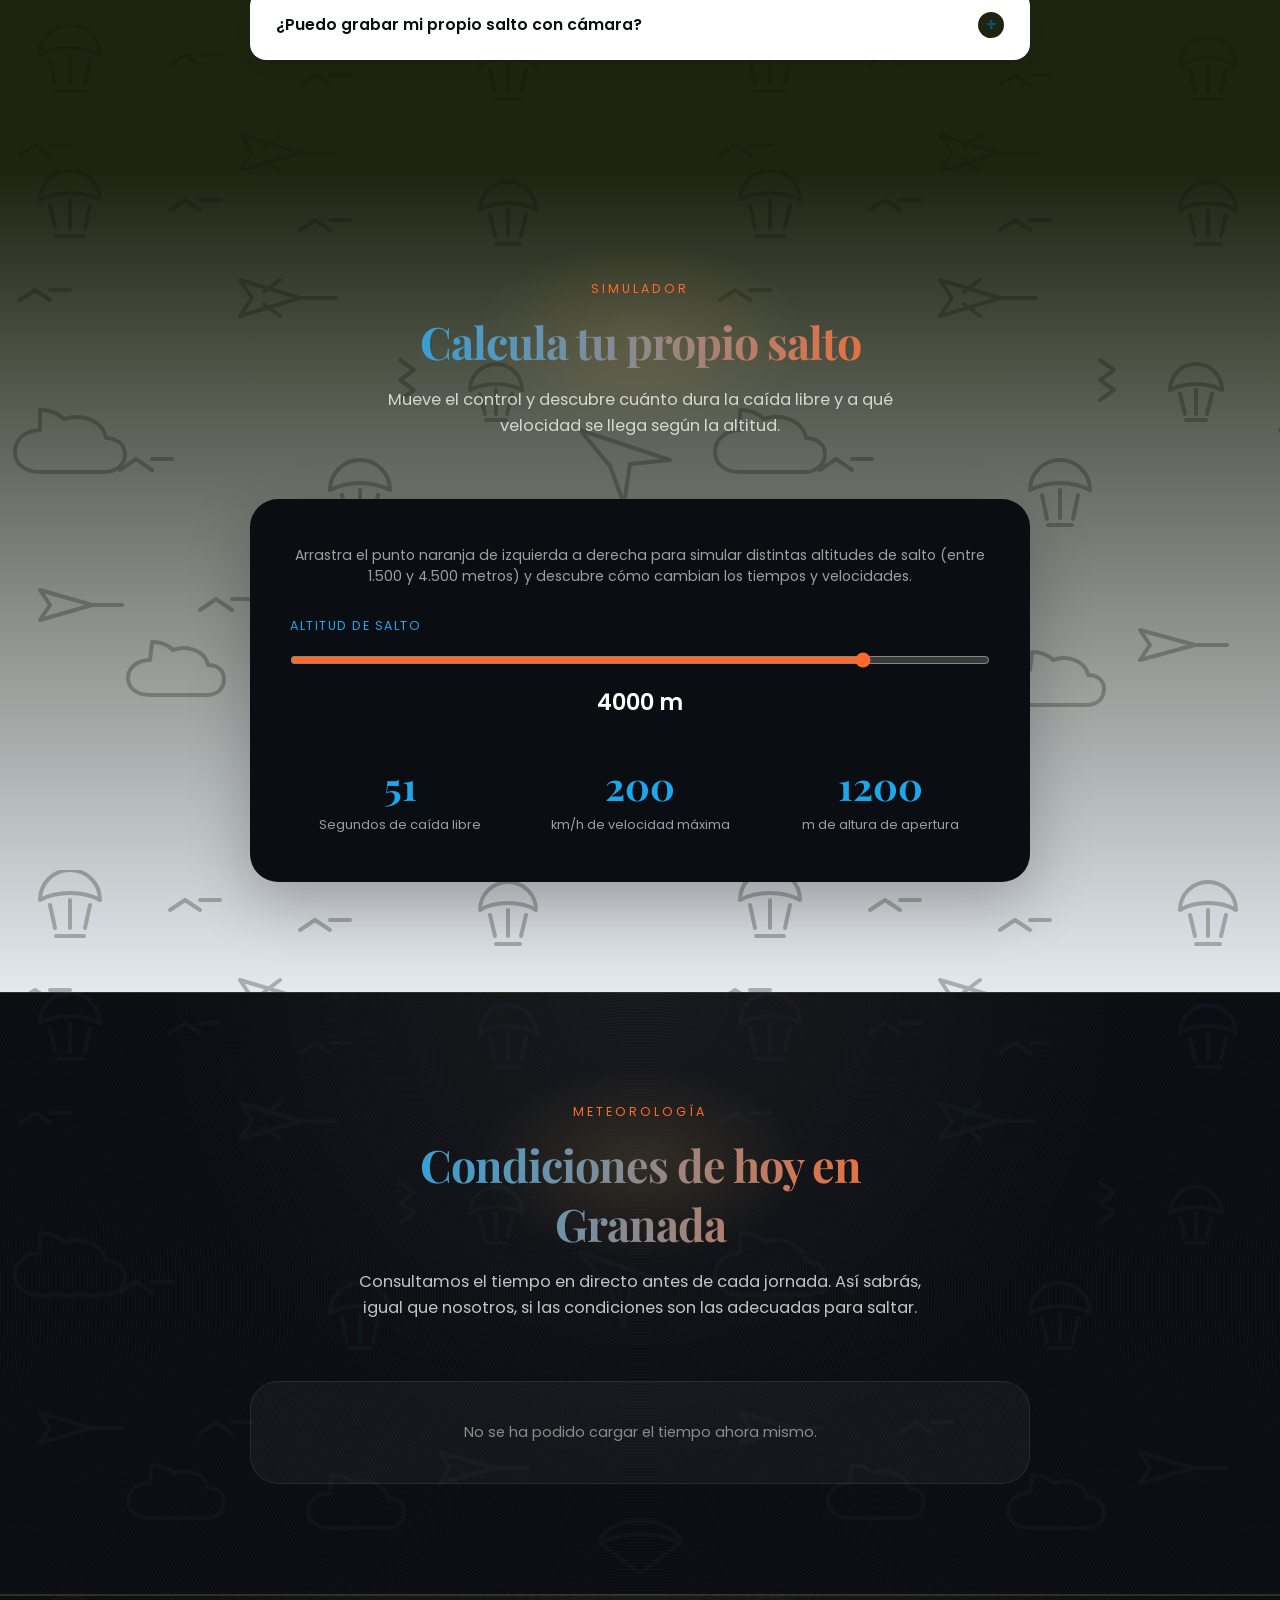
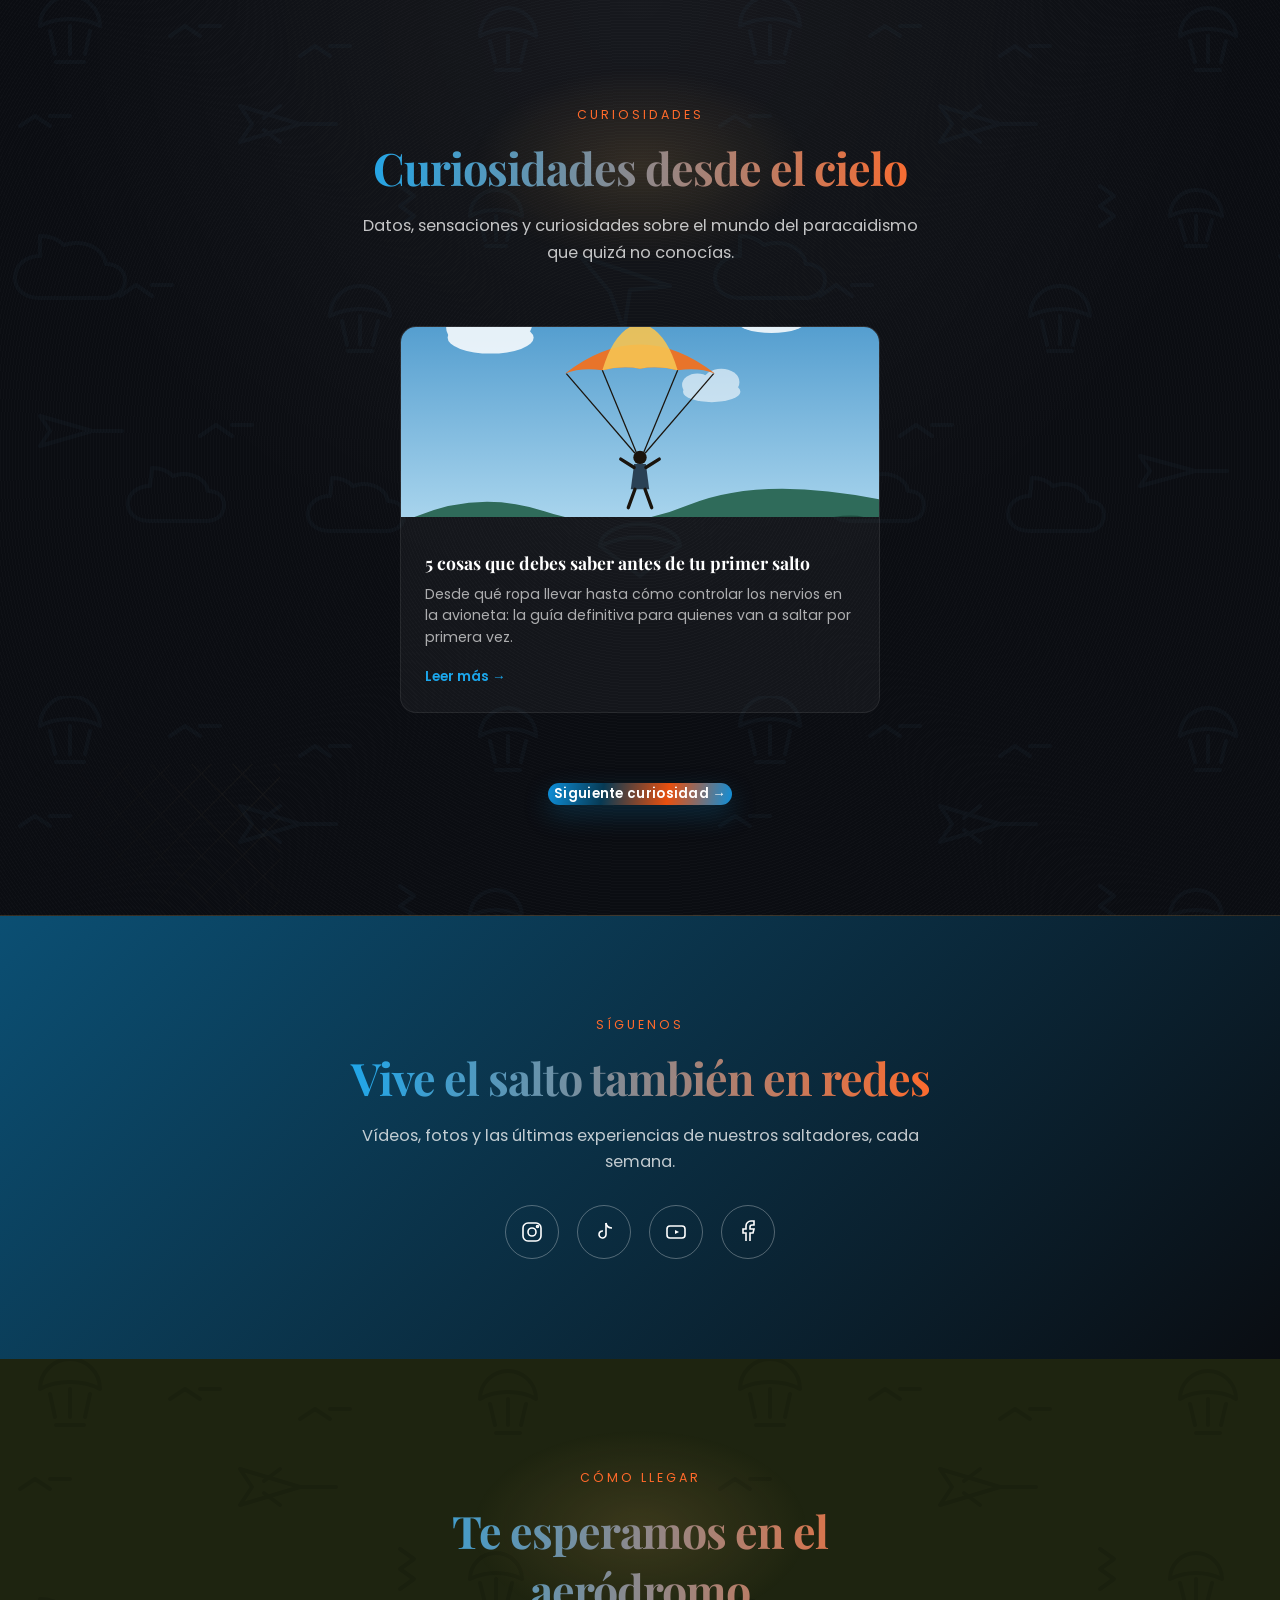
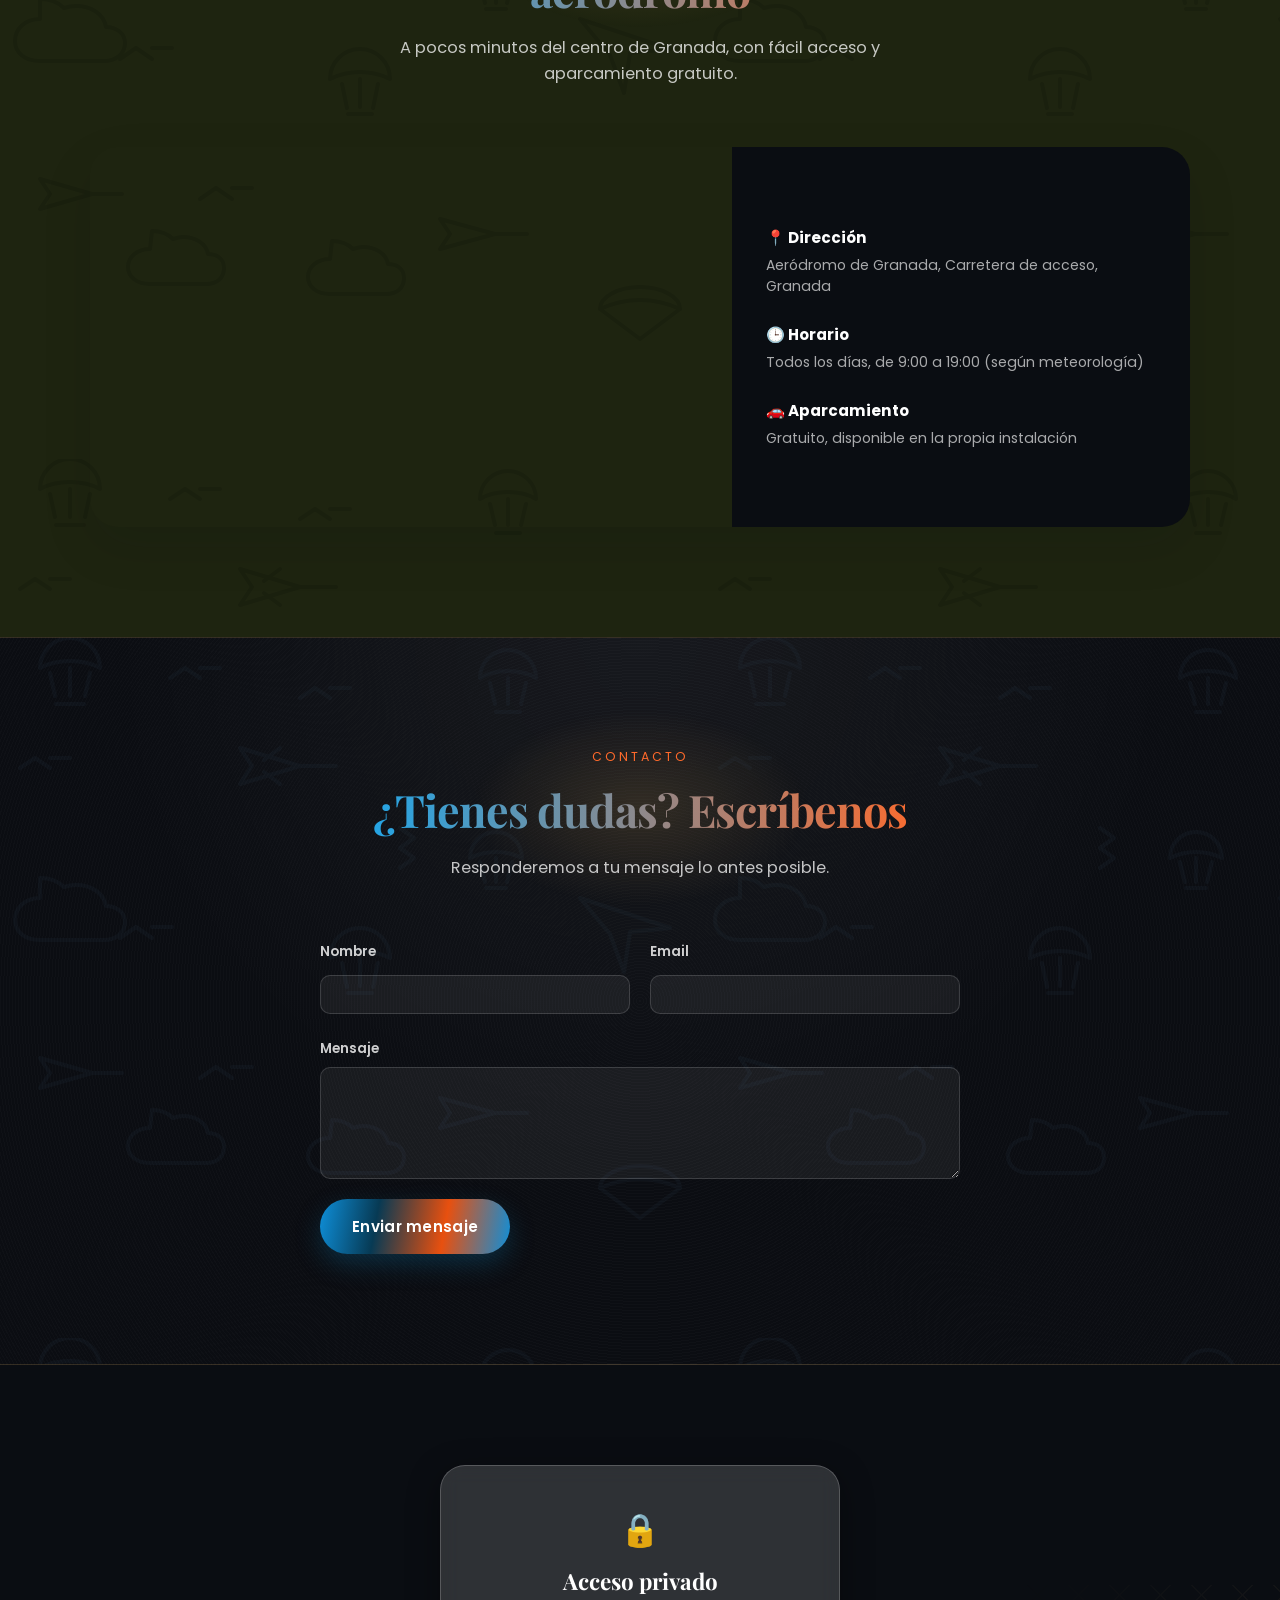
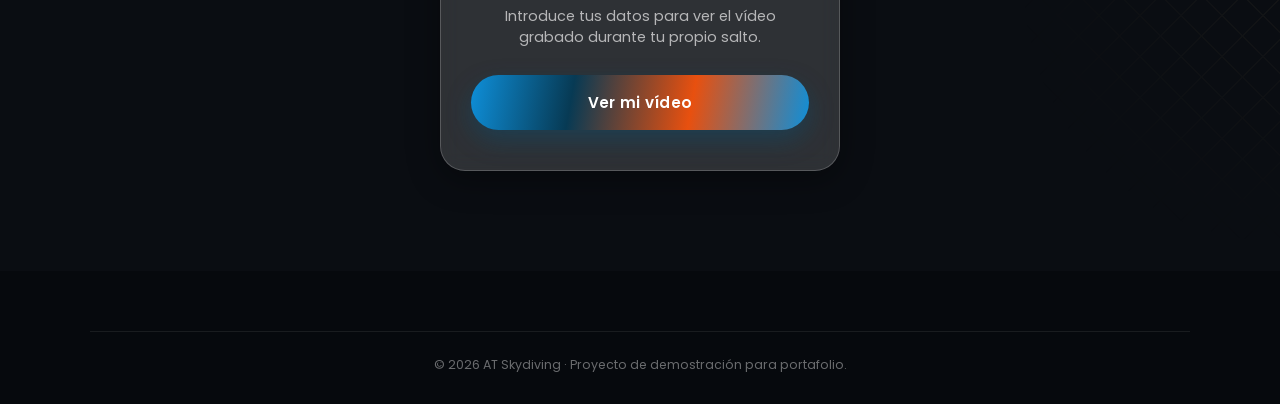
==== commit c322ff2b: "quita del pie la mencion a las imagenes y el video generados Co-Authored-By: Claude Opus 5.5 <norepl" ====
--- a/Proyecto_Paracaidismo_OK/index.html
+++ b/Proyecto_Paracaidismo_OK/index.html
@@ -649,7 +649,7 @@
     <!-- ===================== FOOTER ===================== -->
     <footer class="footer">
         <div class="footer__legal">
-            <span>© 2026 AT Skydiving · Proyecto de demostración para portafolio. Imágenes ilustradas y vídeo generado con IA.</span>
+            <span>© 2026 AT Skydiving · Proyecto de demostración para portafolio.</span>
         </div>
     </footer>
 
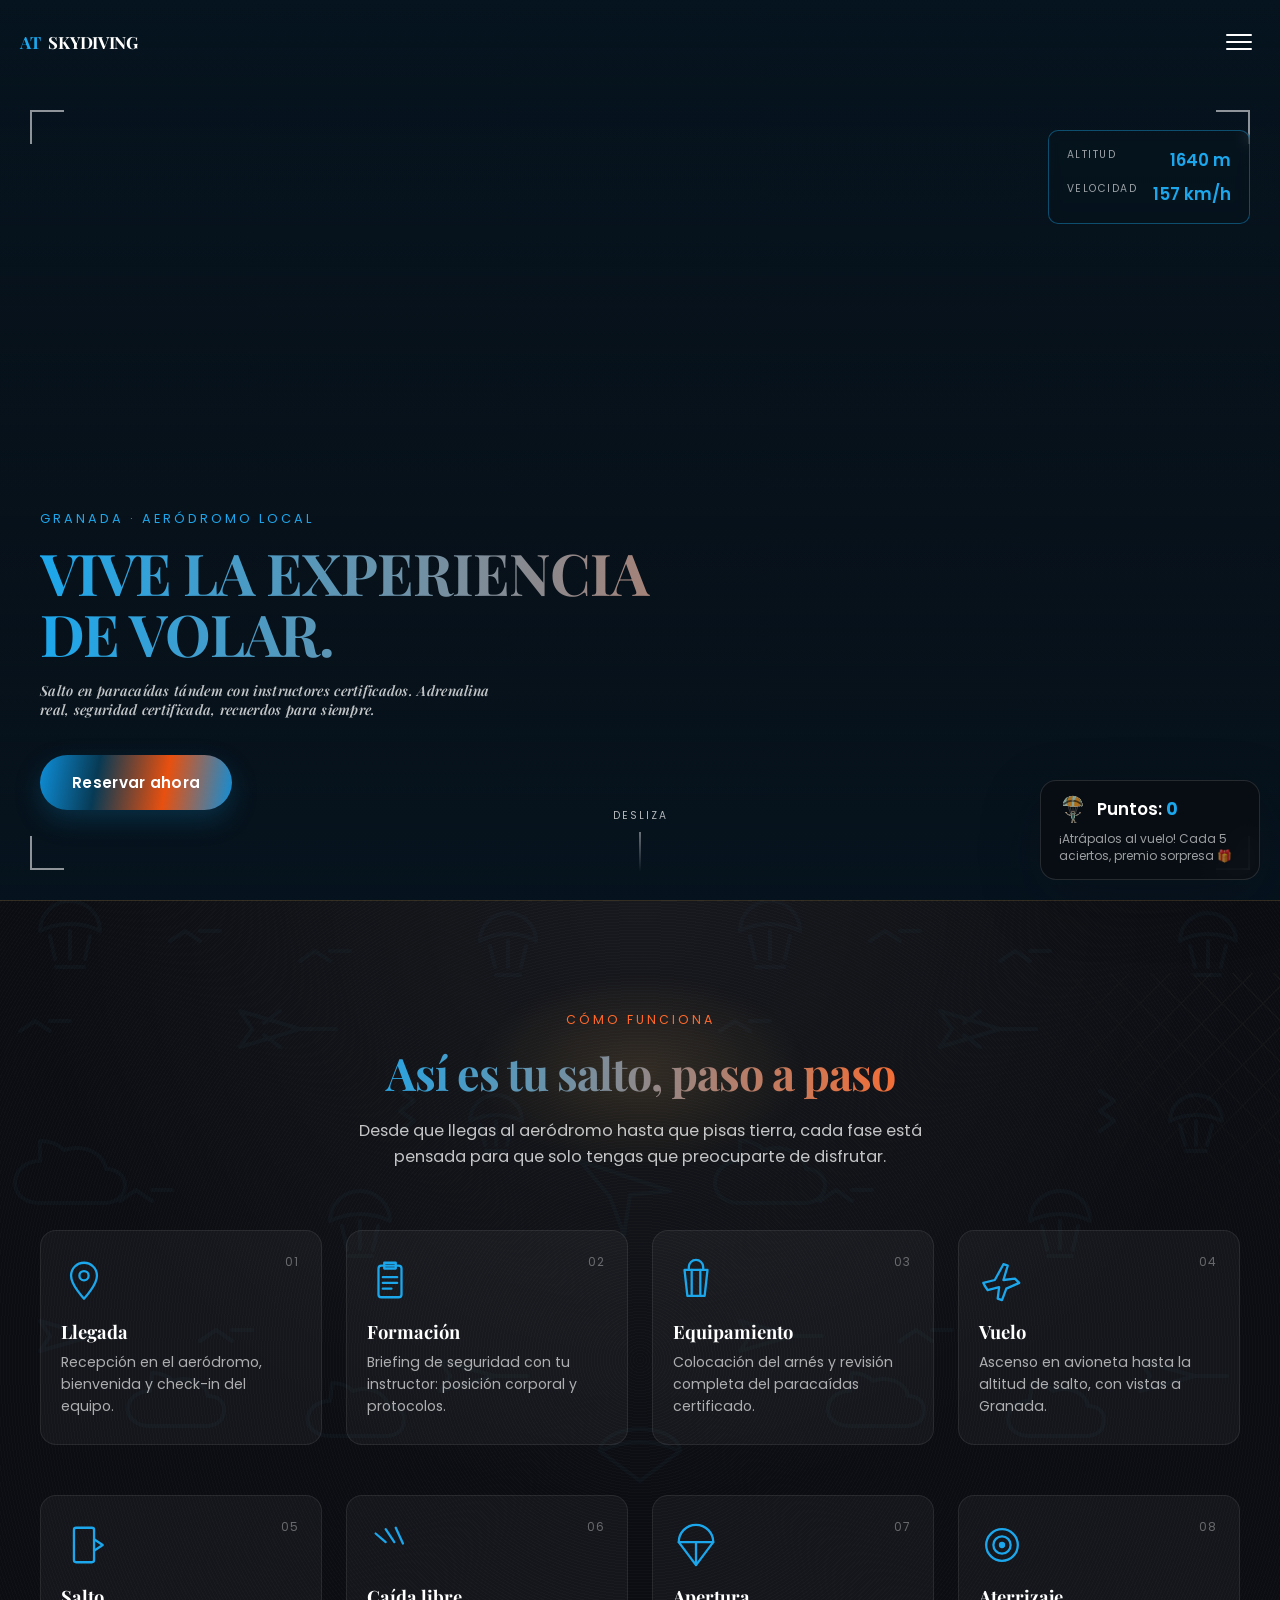
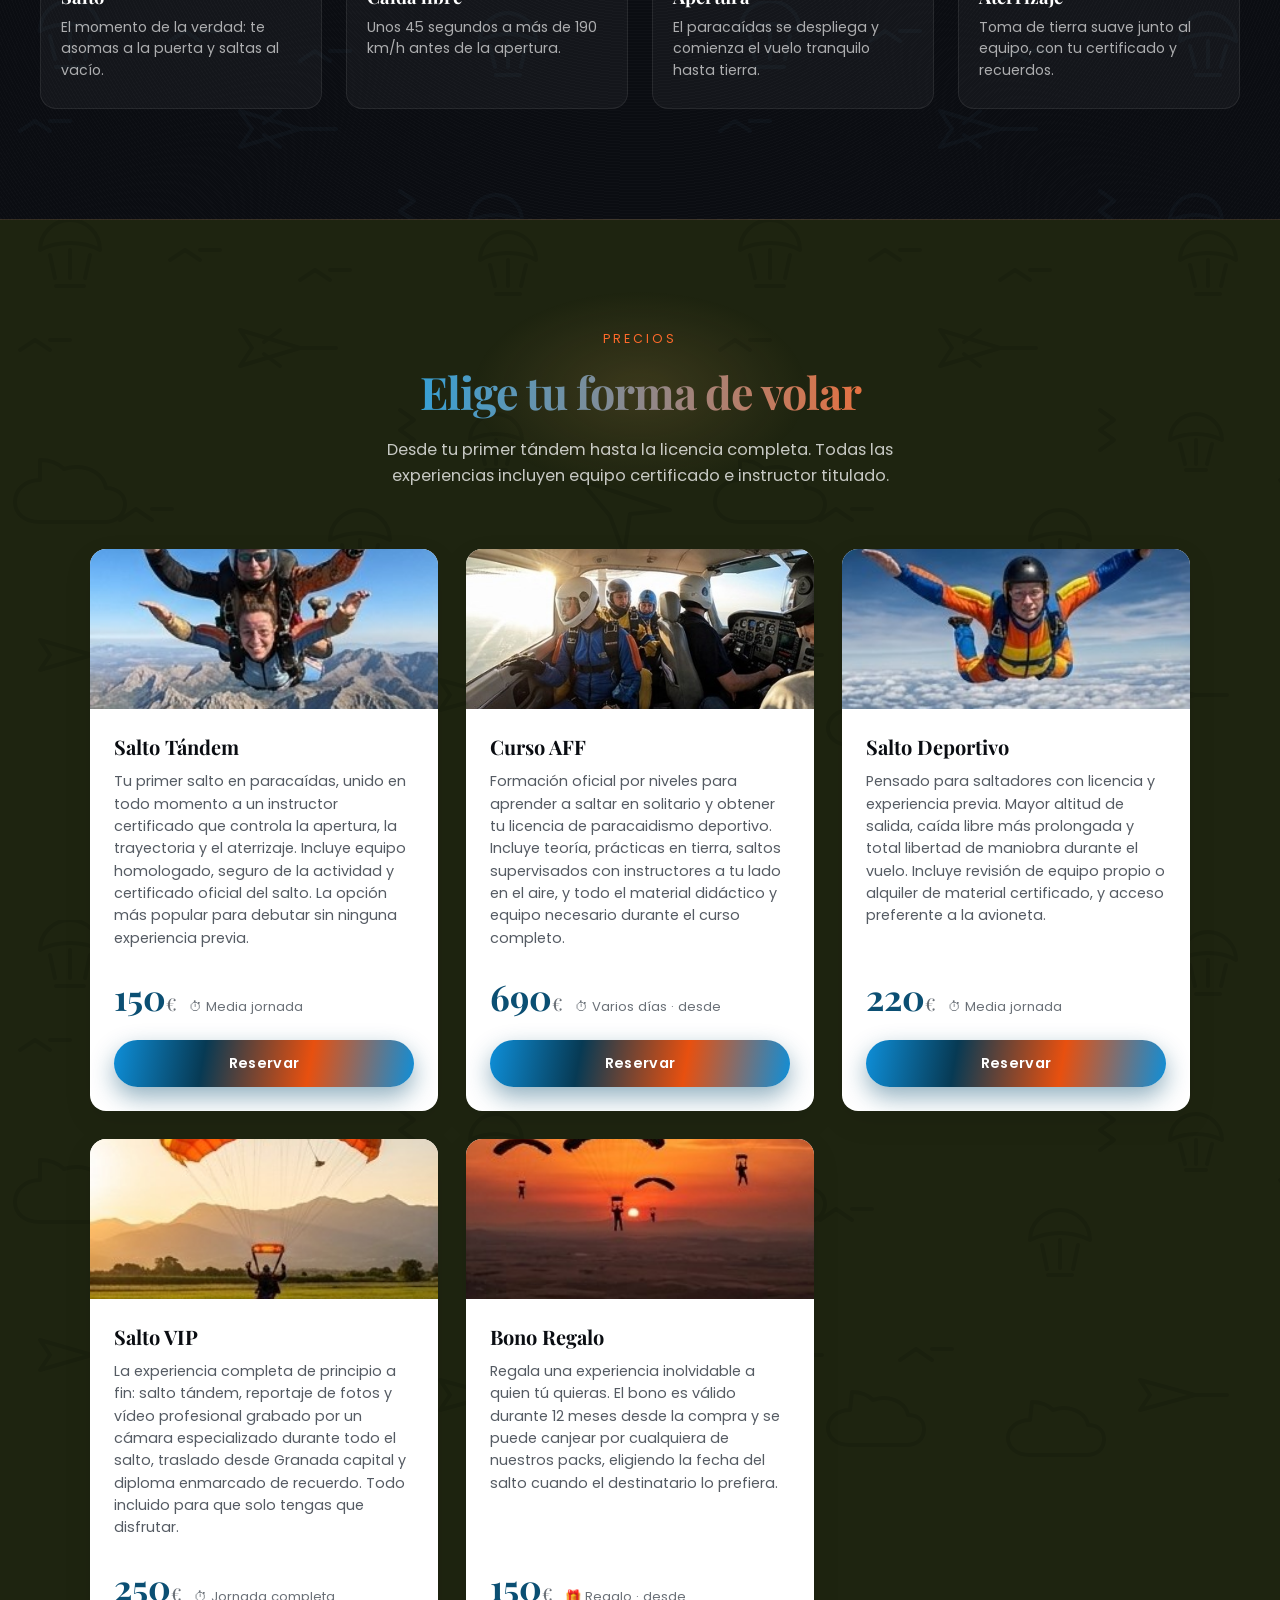
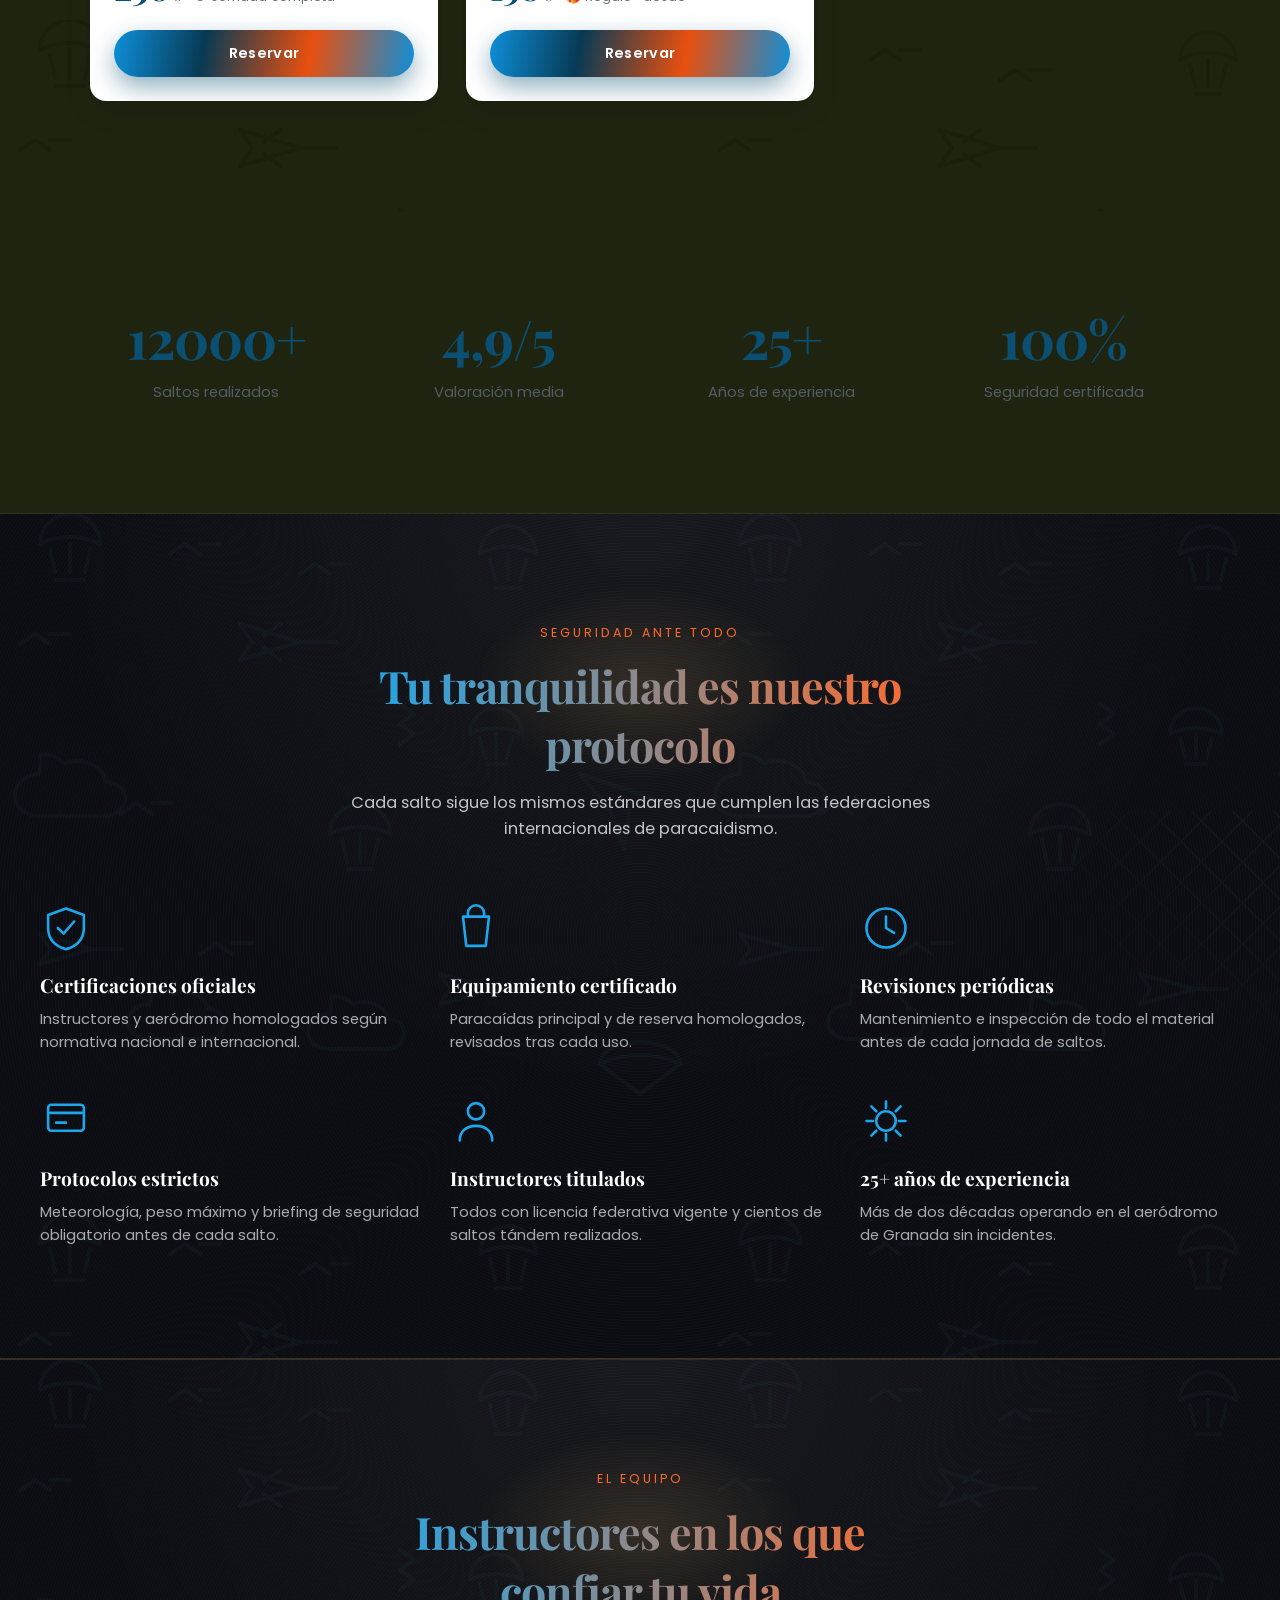
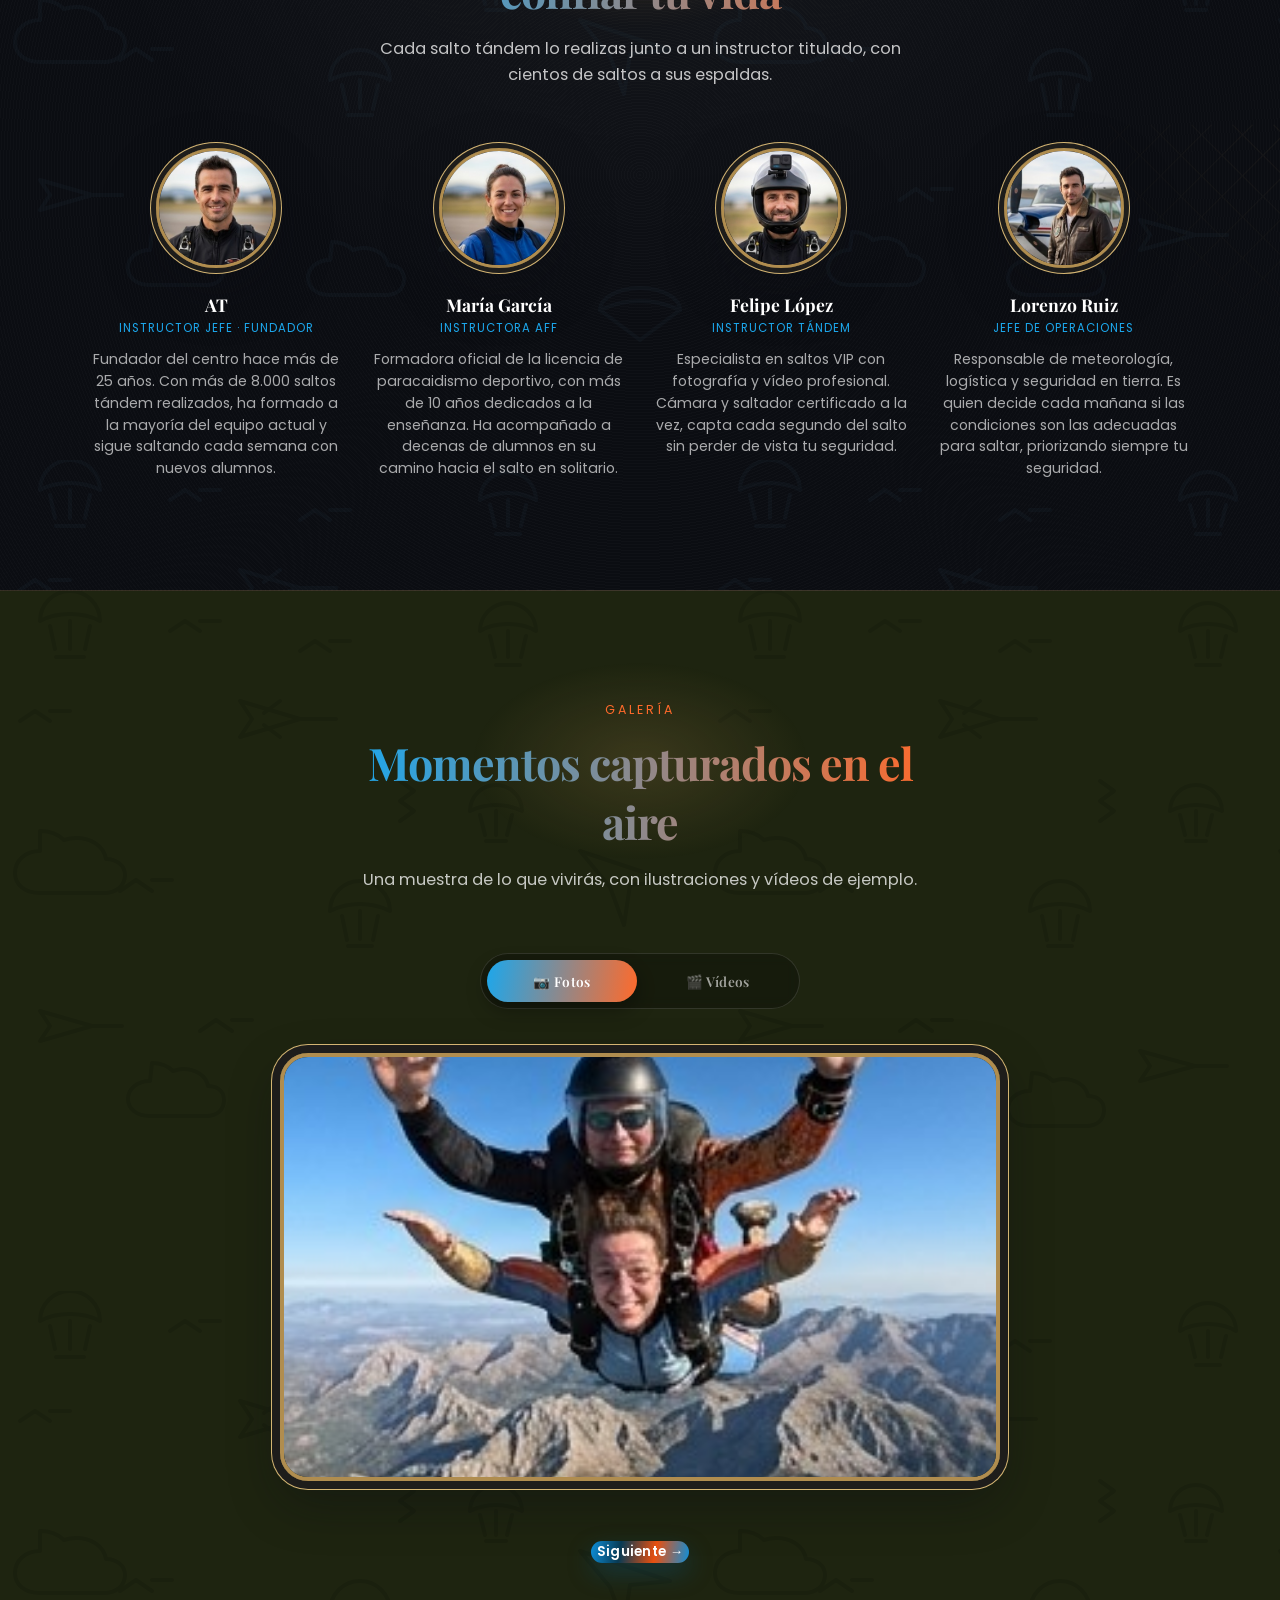
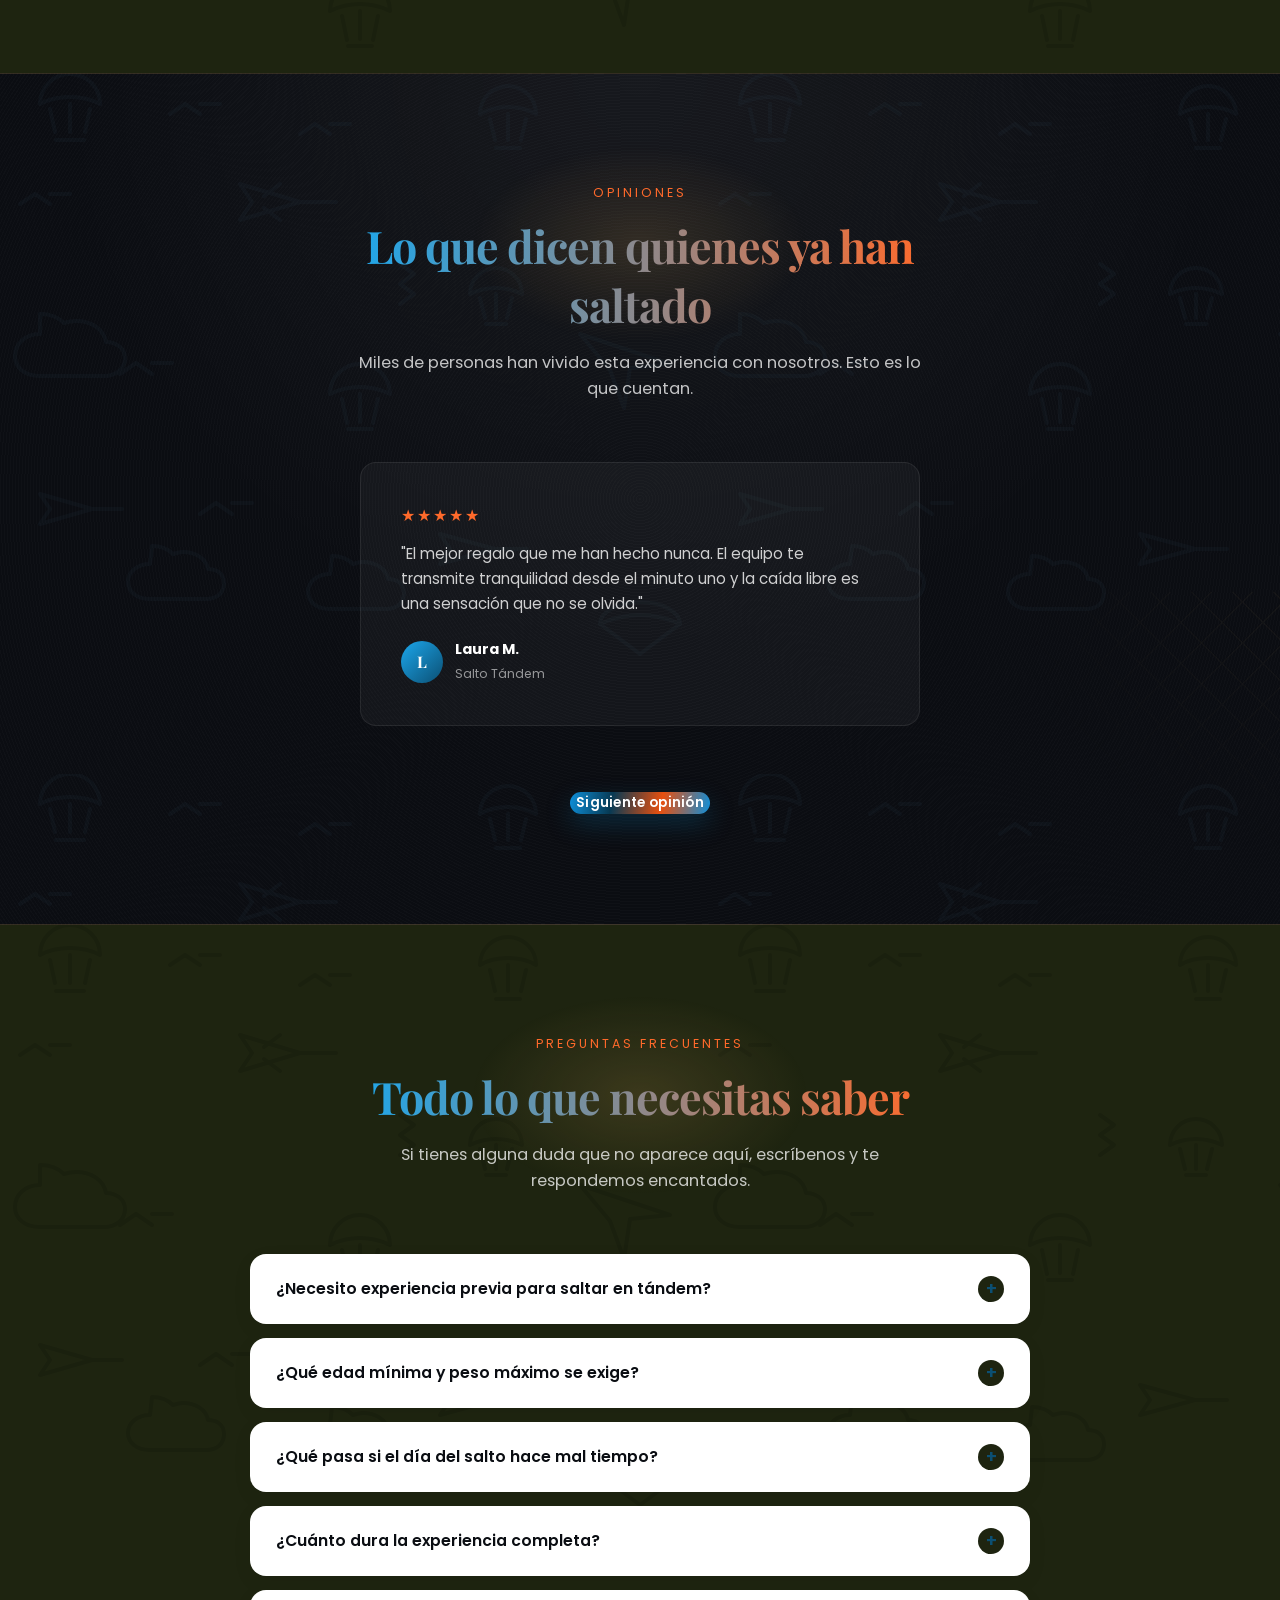
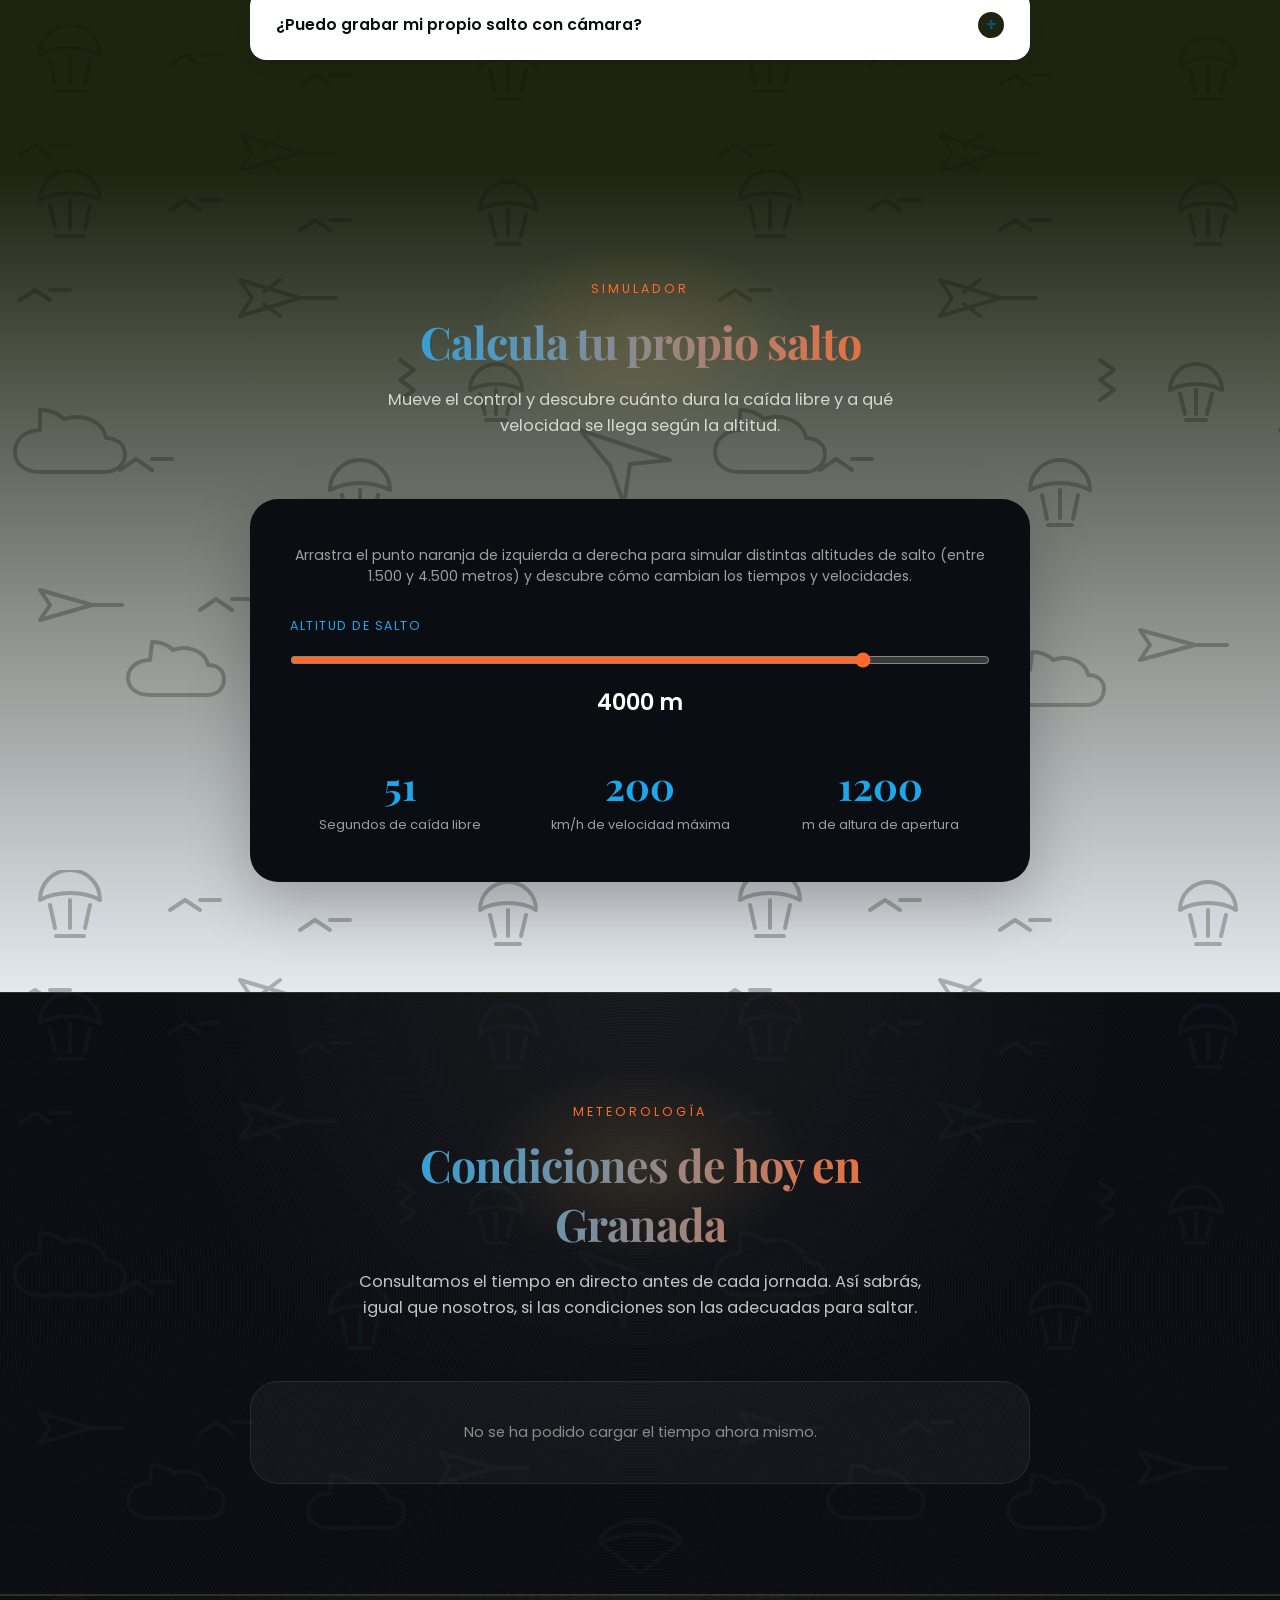
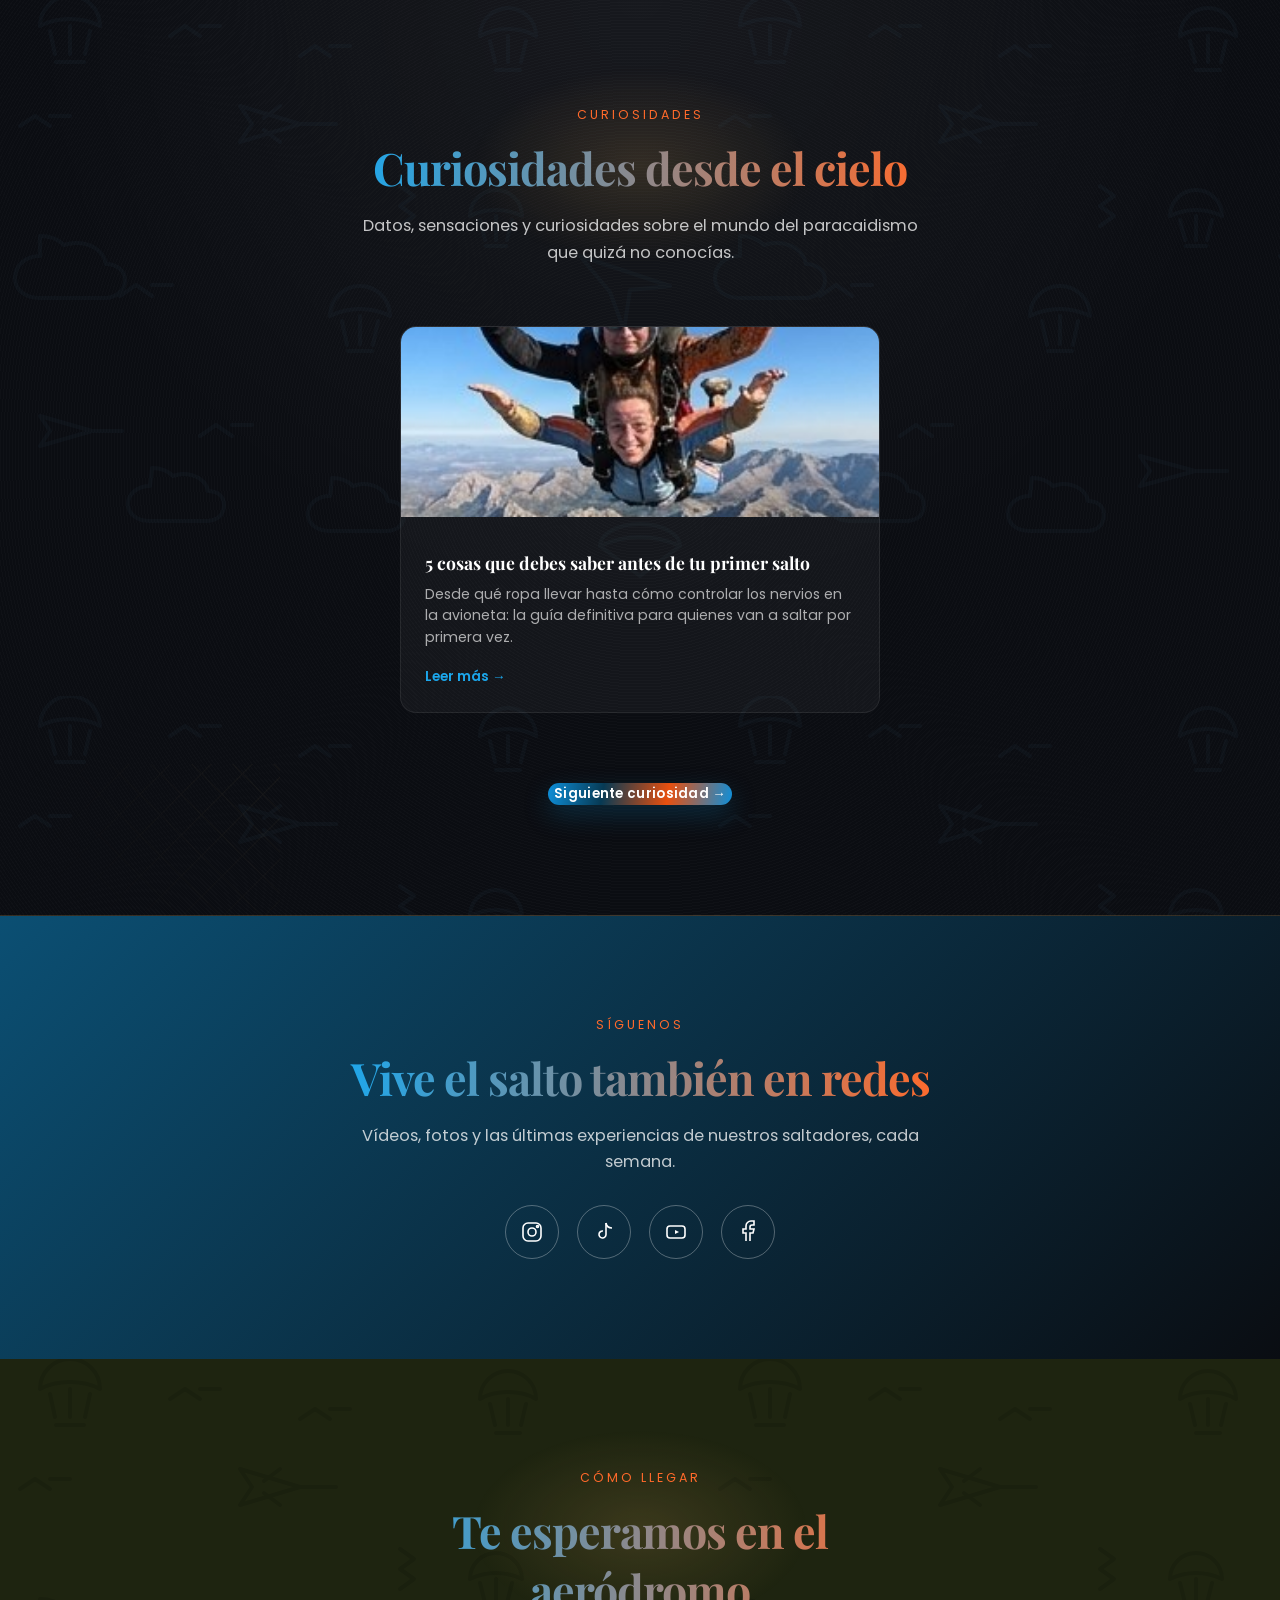
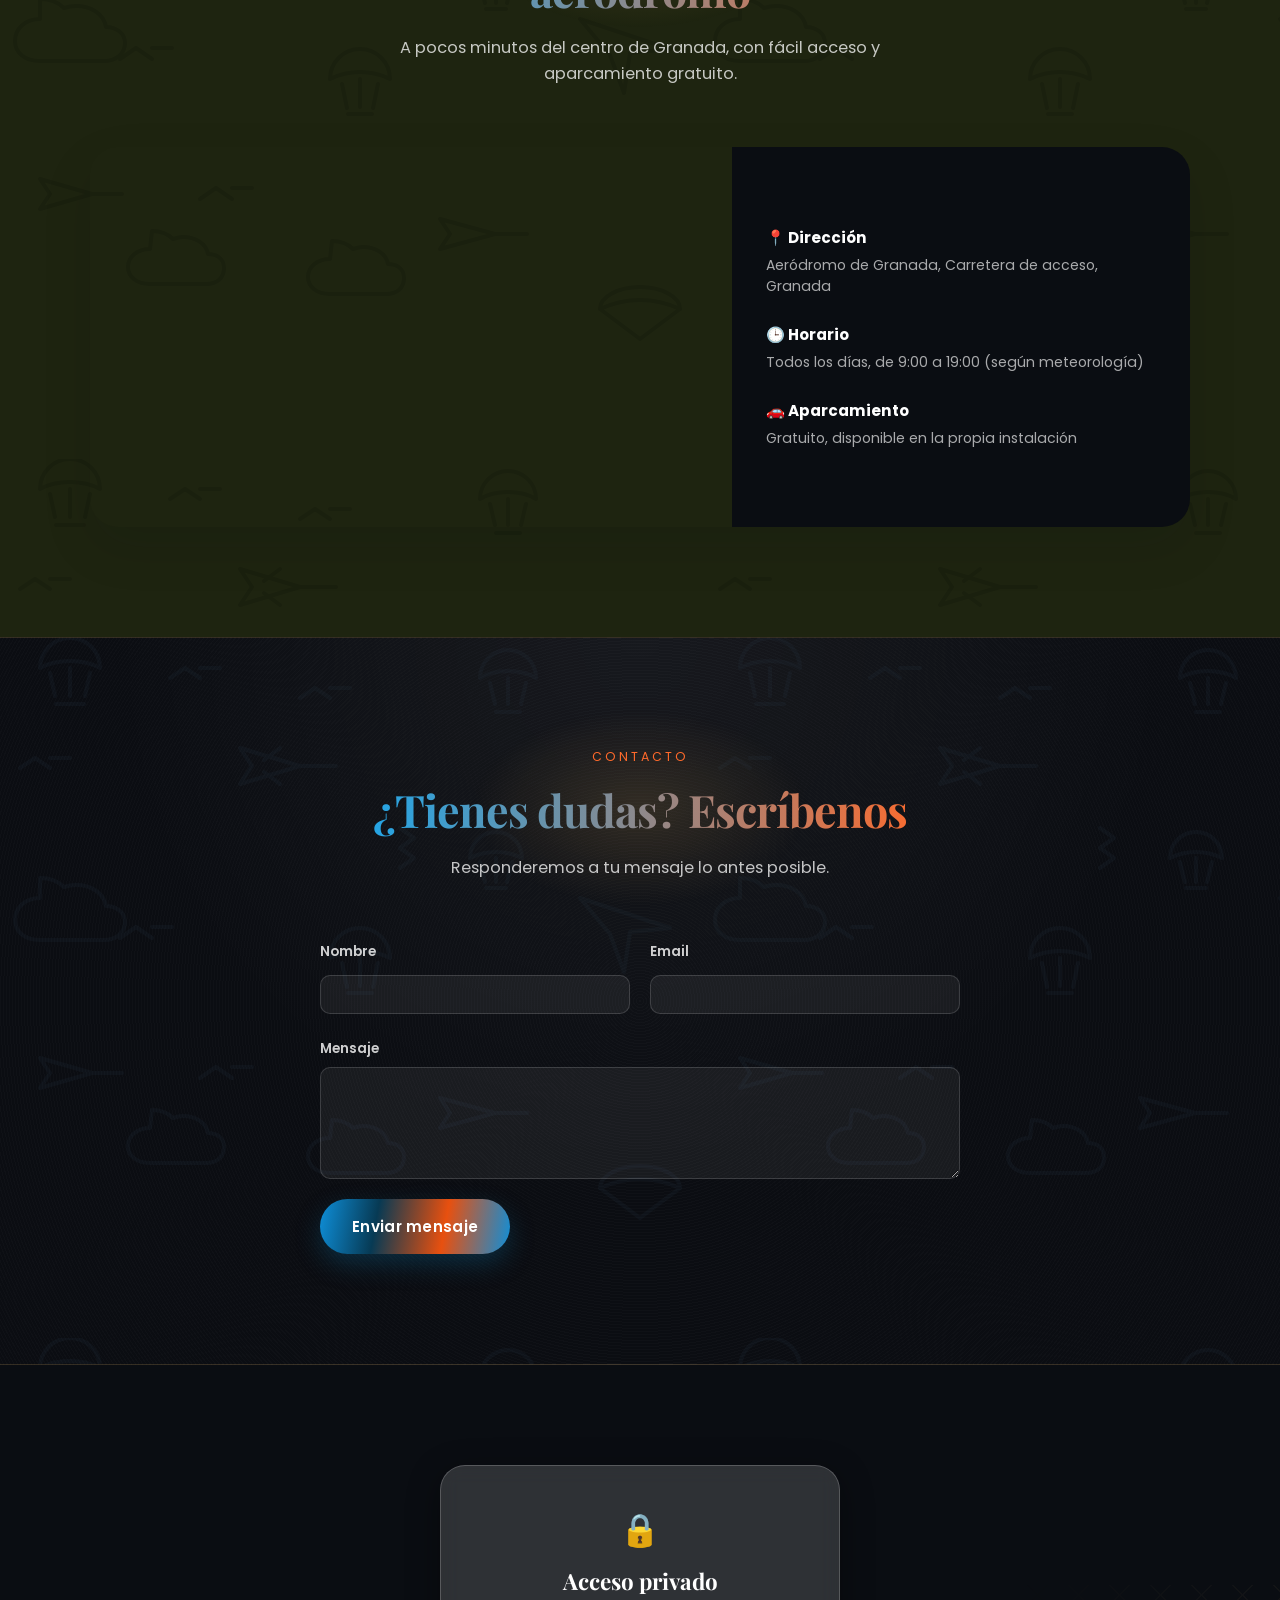
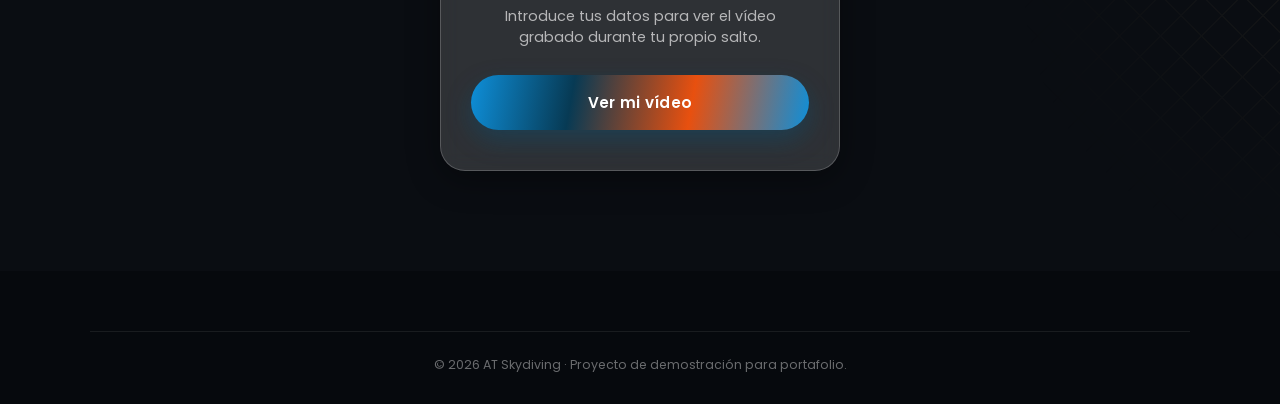
==== commit d8172050: "sustituye los dibujos y avatares por fotografias realistas Co-Authored-By: Claude Opus 5.5 <noreply@" ====
--- a/Proyecto_Paracaidismo_OK/index.html
+++ b/Proyecto_Paracaidismo_OK/index.html
@@ -178,7 +178,7 @@
         <div class="grid-experiencias">
             <article class="tarjeta-exp reveal">
                 <div class="tarjeta-exp__media">
-                    <img src="imagenes/escena-tandem.svg" alt="Salto tándem en paracaídas">
+                    <img src="imagenes/ia/tandem.jpg" alt="Salto tándem en paracaídas">
                 </div>
                 <div class="tarjeta-exp__body">
                     <h3>Salto Tándem</h3>
@@ -193,7 +193,7 @@
 
             <article class="tarjeta-exp reveal">
                 <div class="tarjeta-exp__media">
-                    <img src="imagenes/escena-avioneta.svg" alt="Curso de formación AFF">
+                    <img src="imagenes/ia/avioneta.jpg" alt="Curso de formación AFF">
                 </div>
                 <div class="tarjeta-exp__body">
                     <h3>Curso AFF</h3>
@@ -208,7 +208,7 @@
 
             <article class="tarjeta-exp reveal">
                 <div class="tarjeta-exp__media">
-                    <img src="imagenes/escena-caida.svg" alt="Salto deportivo en caída libre">
+                    <img src="imagenes/ia/caida.jpg" alt="Salto deportivo en caída libre">
                 </div>
                 <div class="tarjeta-exp__body">
                     <h3>Salto Deportivo</h3>
@@ -223,7 +223,7 @@
 
             <article class="tarjeta-exp reveal">
                 <div class="tarjeta-exp__media">
-                    <img src="imagenes/escena-aterrizaje.svg" alt="Salto VIP con vídeo profesional">
+                    <img src="imagenes/ia/aterrizaje.jpg" alt="Salto VIP con vídeo profesional">
                 </div>
                 <div class="tarjeta-exp__body">
                     <h3>Salto VIP</h3>
@@ -238,7 +238,7 @@
 
             <article class="tarjeta-exp reveal">
                 <div class="tarjeta-exp__media">
-                    <img src="imagenes/escena-atardecer.svg" alt="Bono regalo de salto en paracaídas">
+                    <img src="imagenes/ia/atardecer.jpg" alt="Bono regalo de salto en paracaídas">
                 </div>
                 <div class="tarjeta-exp__body">
                     <h3>Bono Regalo</h3>
@@ -342,28 +342,28 @@
 
         <div class="grid-equipo">
             <div class="miembro reveal">
-                <img class="miembro__foto" src="imagenes/avatar-at.svg" alt="AT">
+                <img class="miembro__foto" src="imagenes/ia/persona-at.jpg" alt="AT">
                 <h3>AT</h3>
                 <span class="miembro__cargo">Instructor jefe · Fundador</span>
                 <p>Fundador del centro hace más de 25 años. Con más de 8.000 saltos tándem realizados, ha formado a la mayoría del equipo actual y sigue saltando cada semana con nuevos alumnos.</p>
             </div>
 
             <div class="miembro reveal">
-                <img class="miembro__foto" src="imagenes/avatar-mg.svg" alt="María García">
+                <img class="miembro__foto" src="imagenes/ia/persona-mg.jpg" alt="María García">
                 <h3>María García</h3>
                 <span class="miembro__cargo">Instructora AFF</span>
                 <p>Formadora oficial de la licencia de paracaidismo deportivo, con más de 10 años dedicados a la enseñanza. Ha acompañado a decenas de alumnos en su camino hacia el salto en solitario.</p>
             </div>
 
             <div class="miembro reveal">
-                <img class="miembro__foto" src="imagenes/avatar-fl.svg" alt="Felipe López">
+                <img class="miembro__foto" src="imagenes/ia/persona-fl.jpg" alt="Felipe López">
                 <h3>Felipe López</h3>
                 <span class="miembro__cargo">Instructor tándem</span>
                 <p>Especialista en saltos VIP con fotografía y vídeo profesional. Cámara y saltador certificado a la vez, capta cada segundo del salto sin perder de vista tu seguridad.</p>
             </div>
 
             <div class="miembro reveal">
-                <img class="miembro__foto" src="imagenes/avatar-lr.svg" alt="Lorenzo Ruiz">
+                <img class="miembro__foto" src="imagenes/ia/persona-lr.jpg" alt="Lorenzo Ruiz">
                 <h3>Lorenzo Ruiz</h3>
                 <span class="miembro__cargo">Jefe de operaciones</span>
                 <p>Responsable de meteorología, logística y seguridad en tierra. Es quien decide cada mañana si las condiciones son las adecuadas para saltar, priorizando siempre tu seguridad.</p>
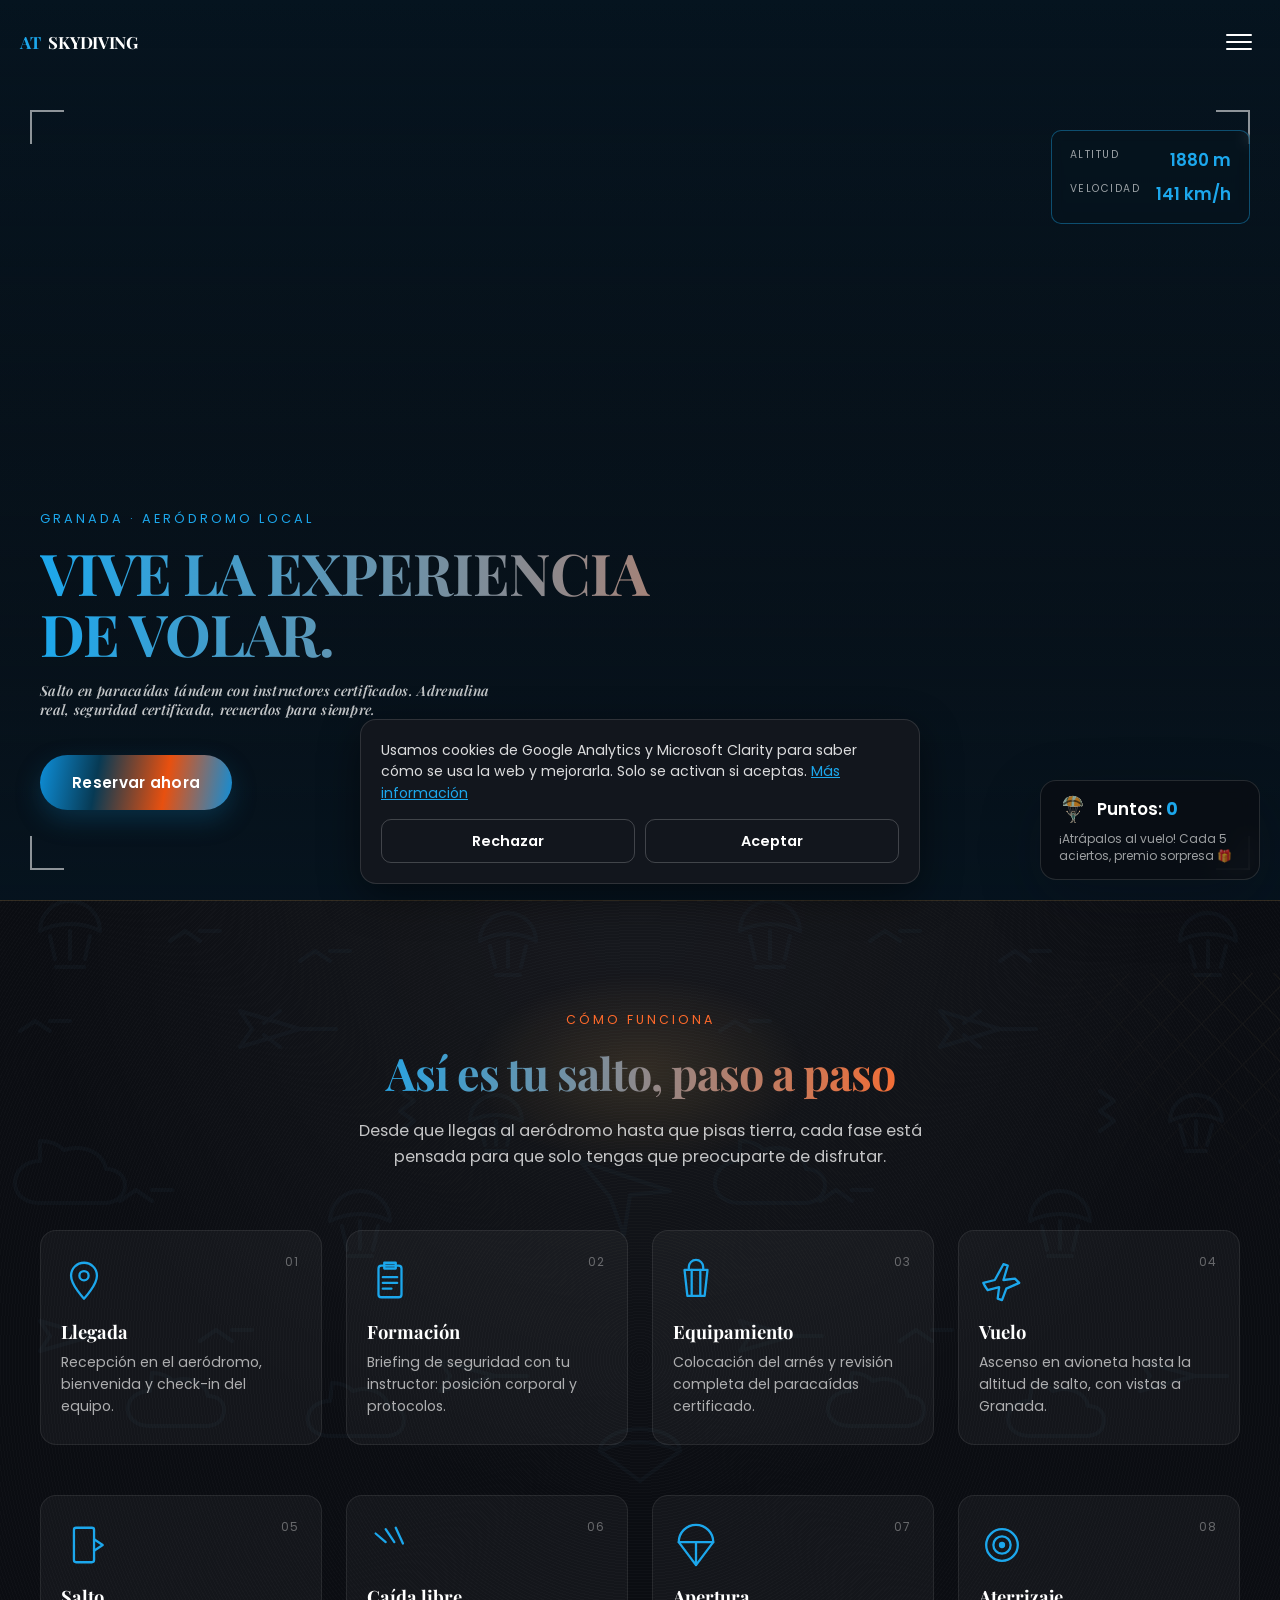
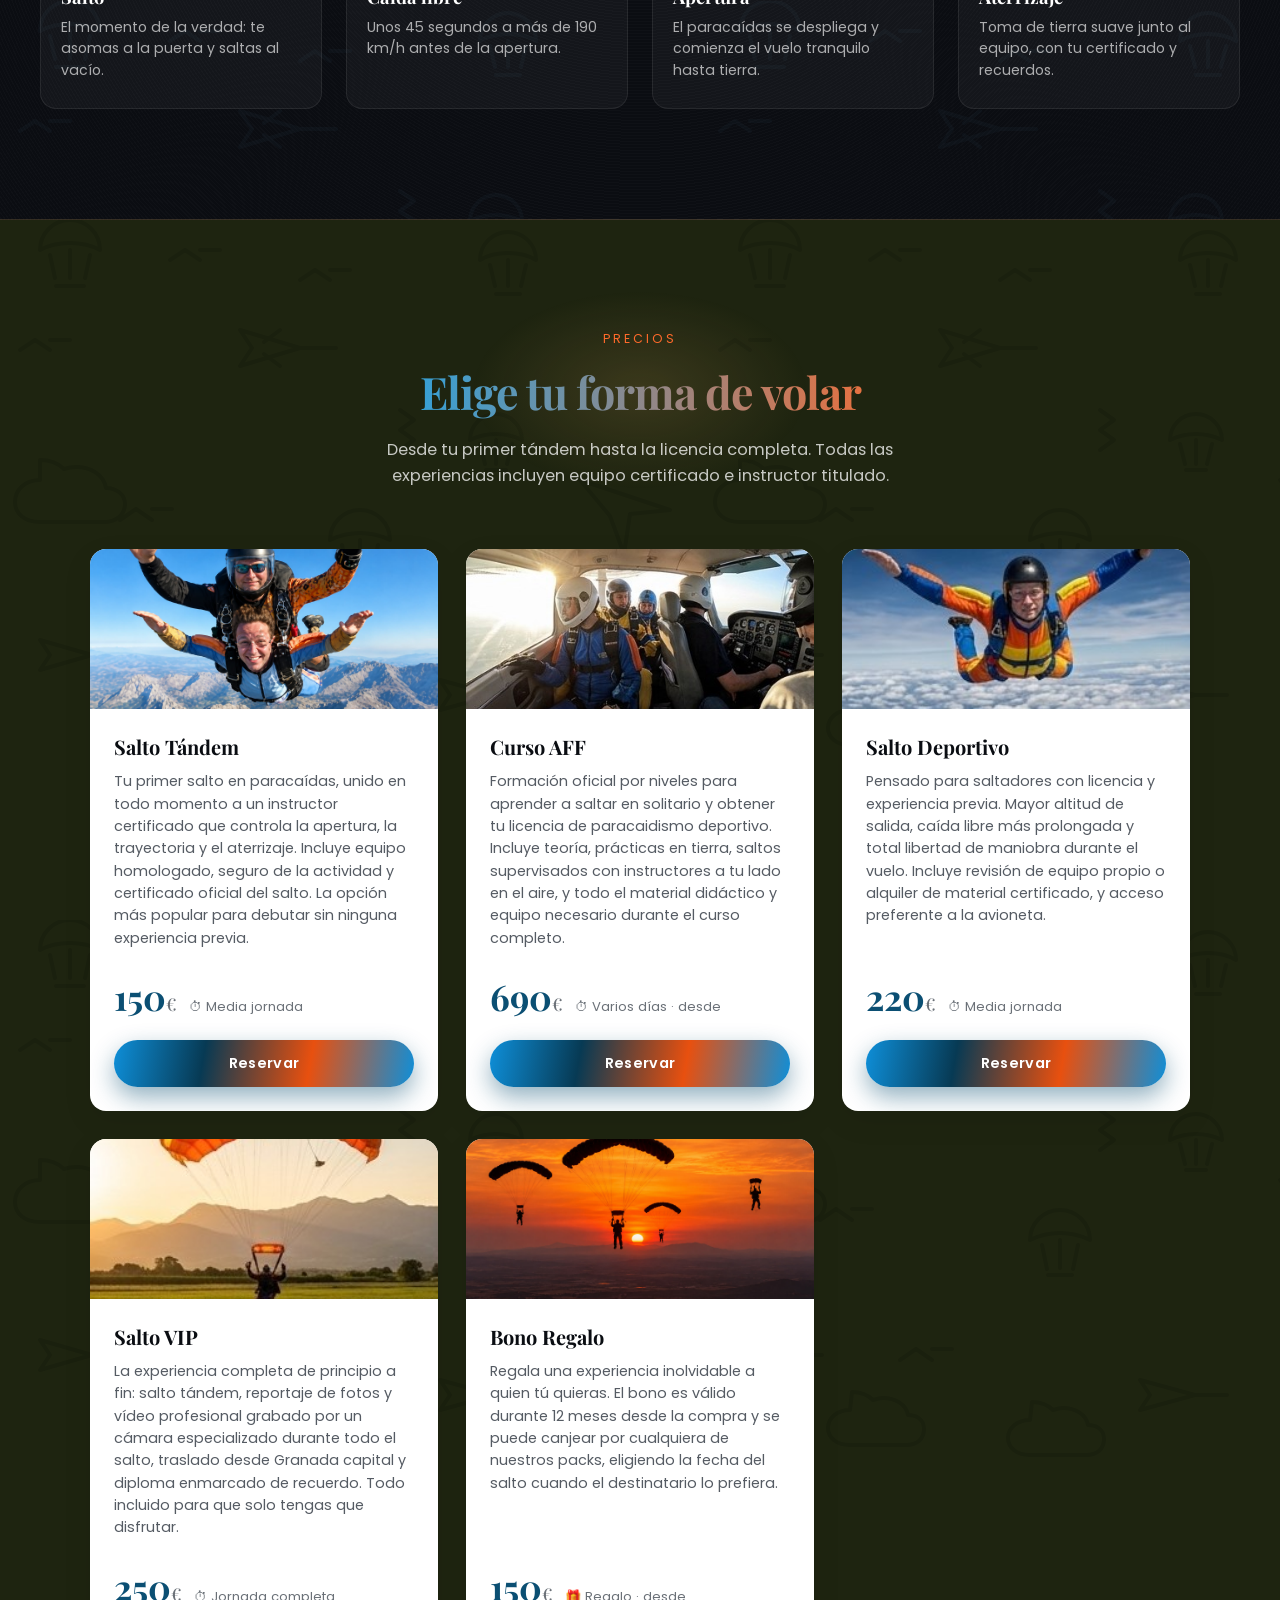
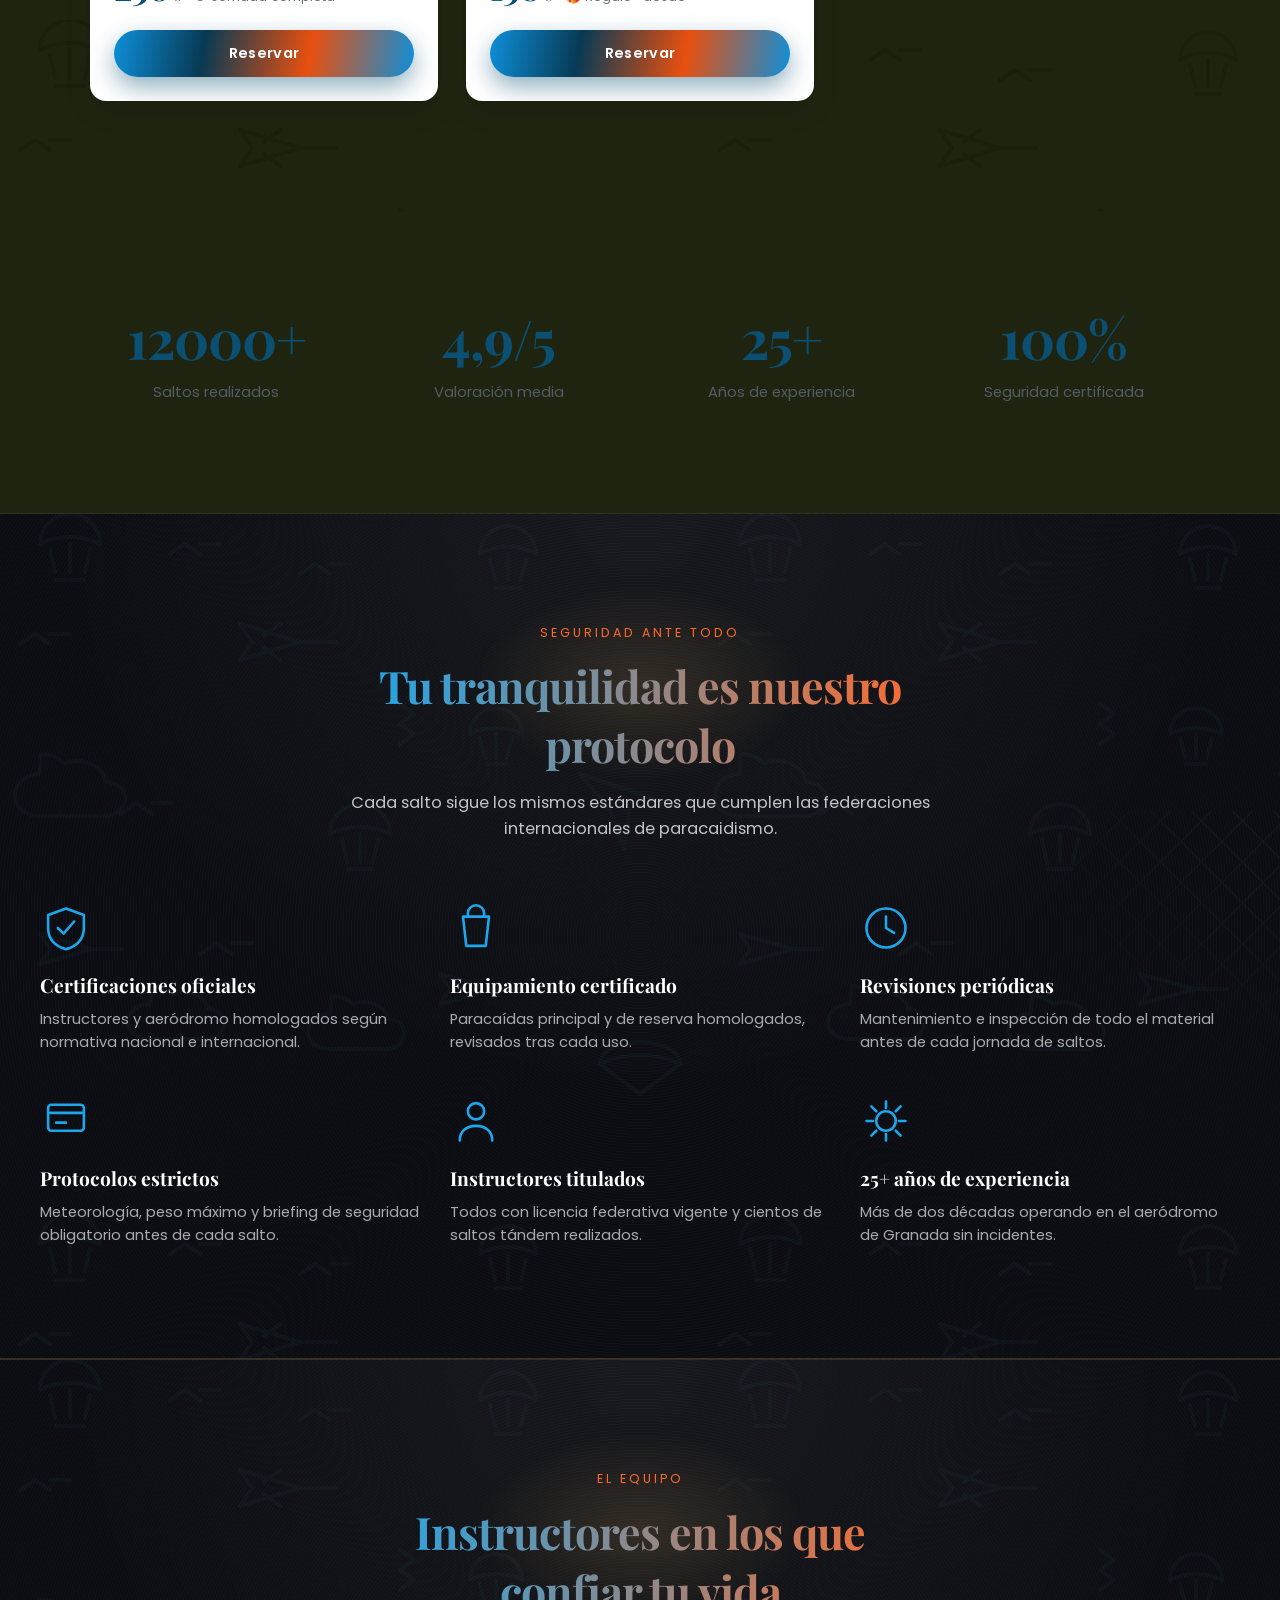
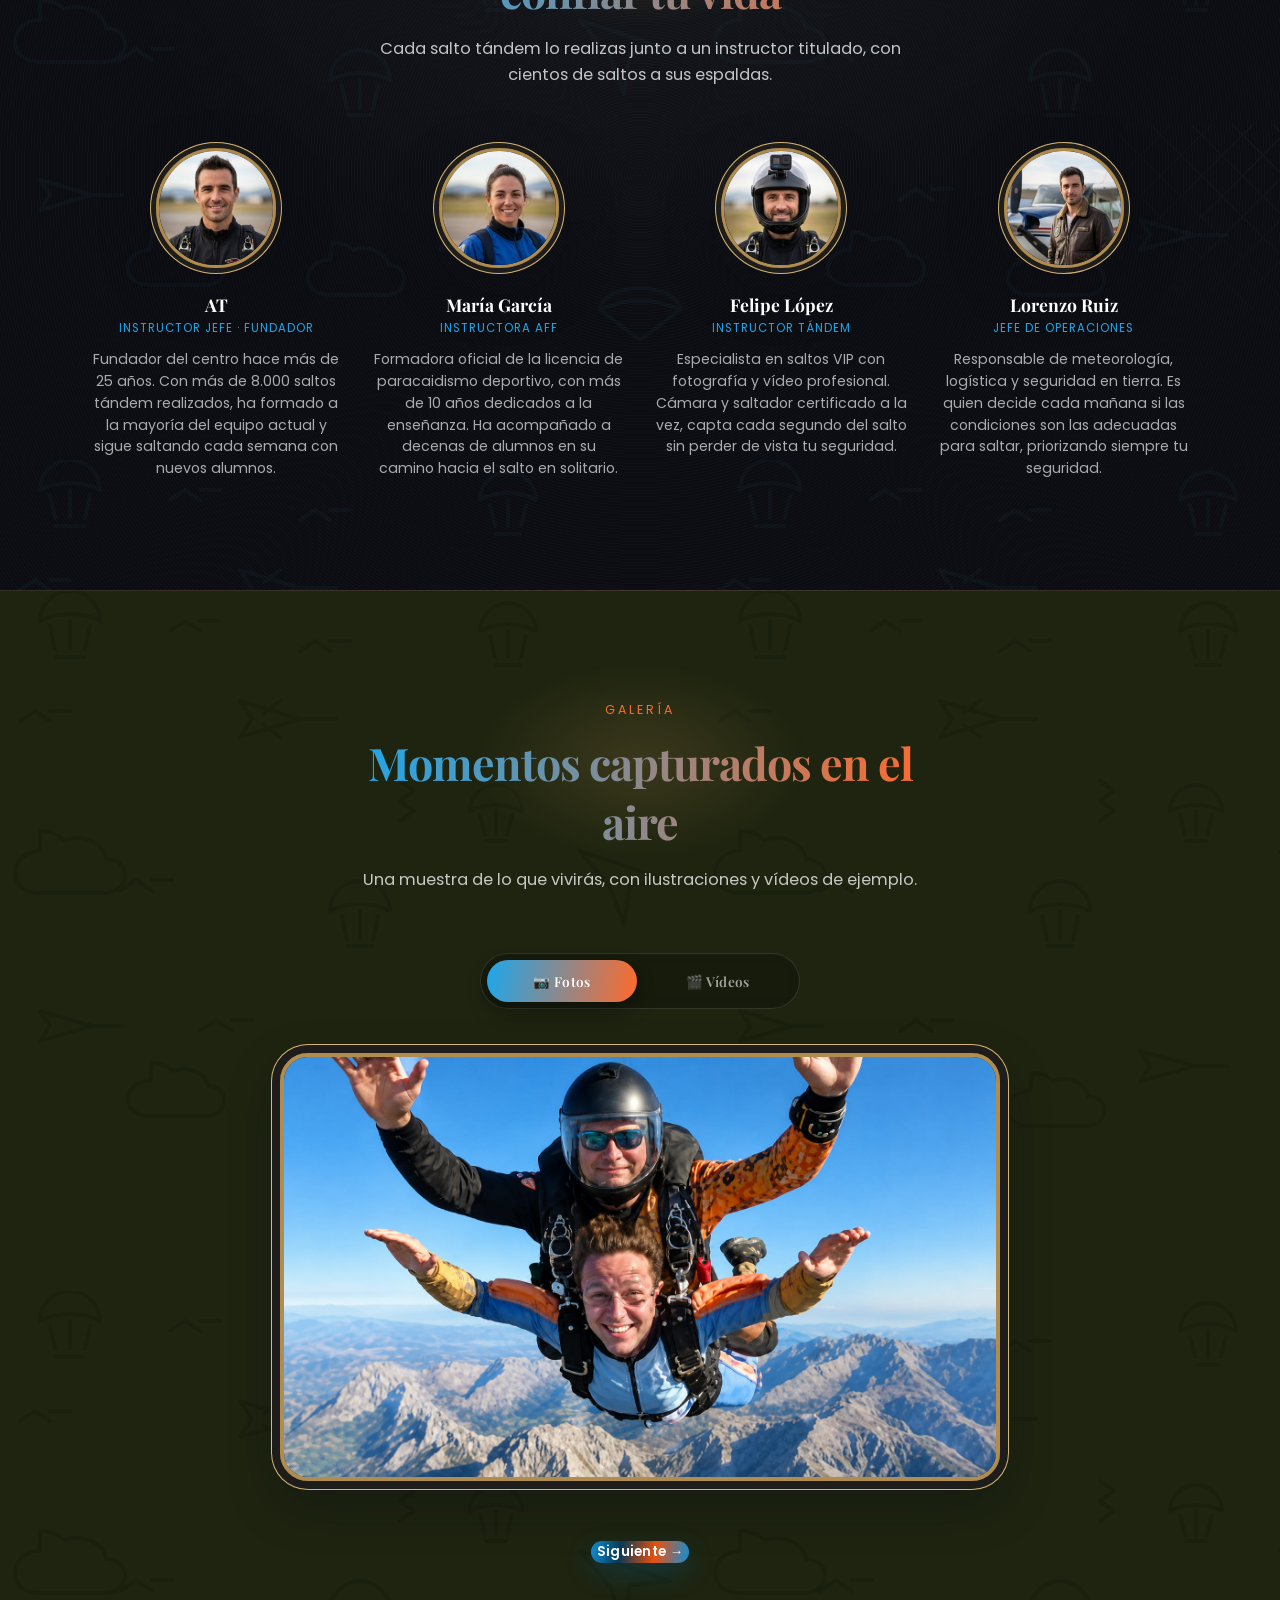
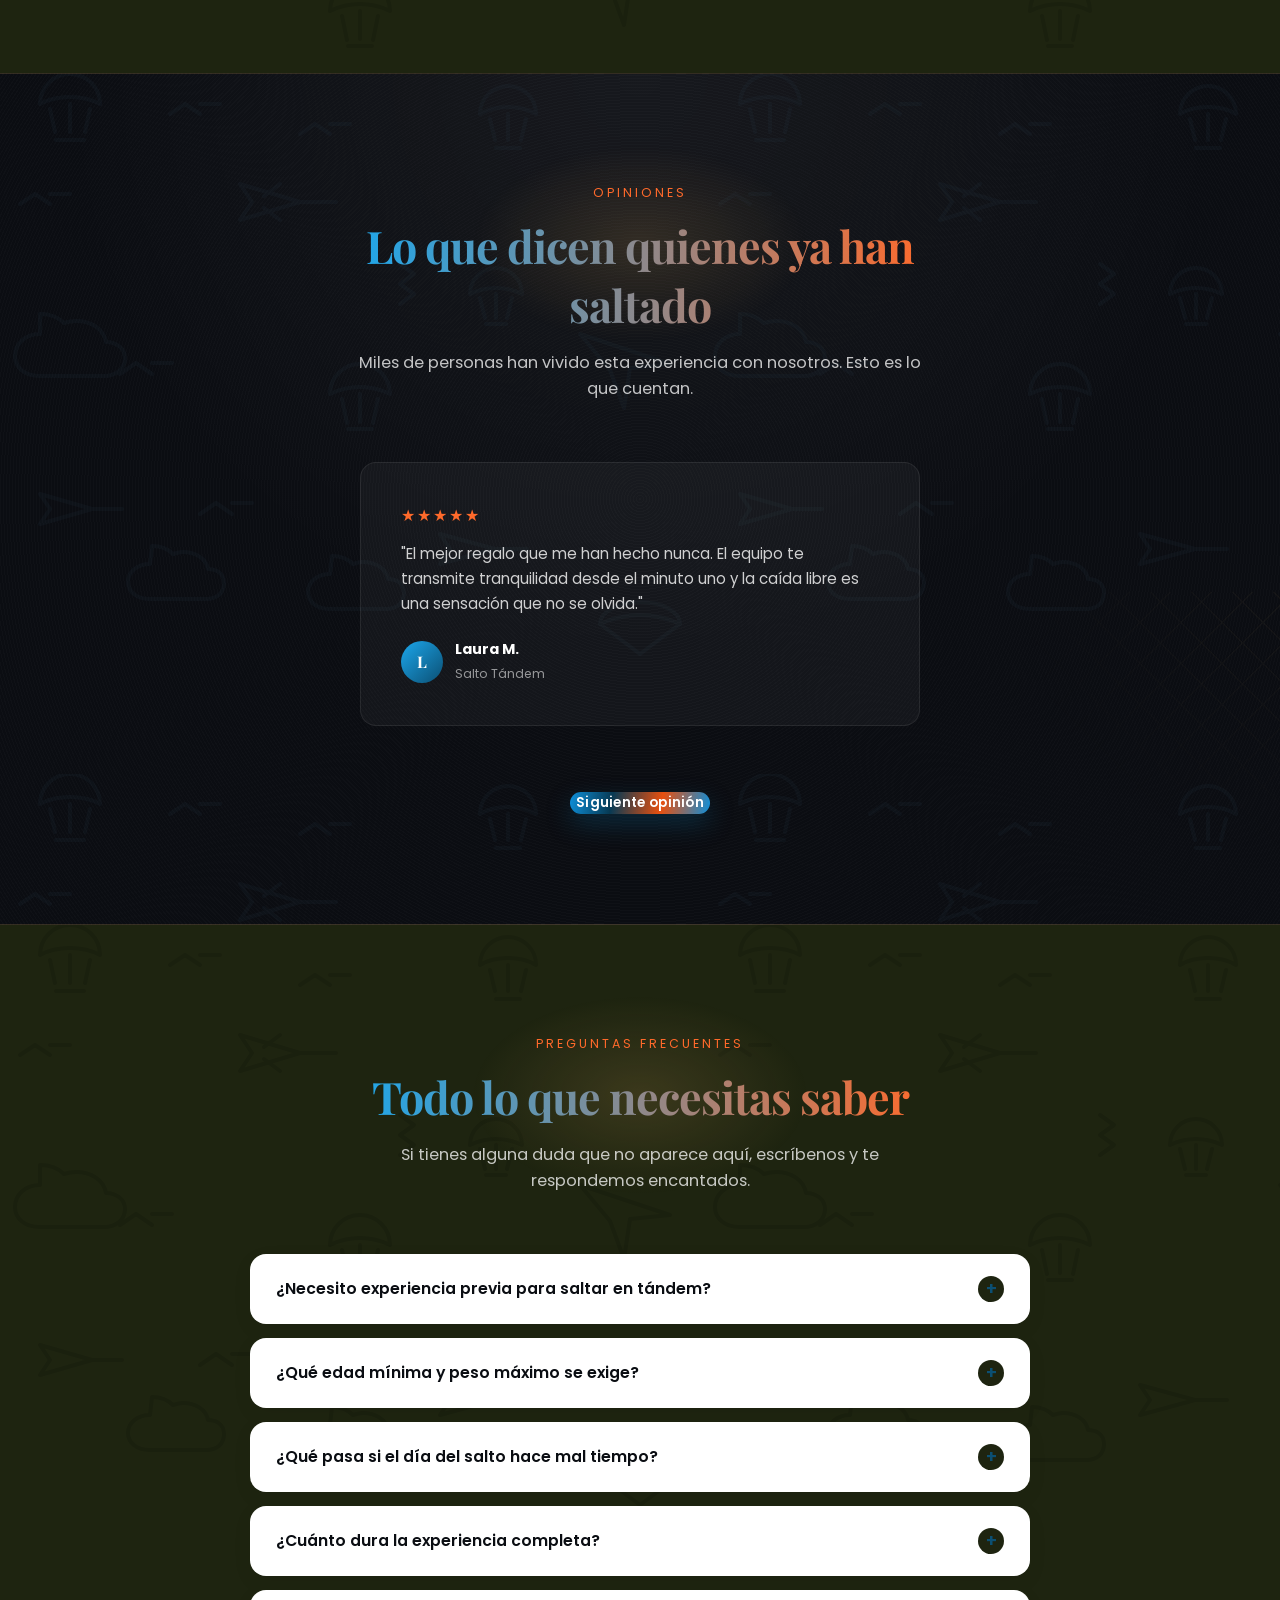
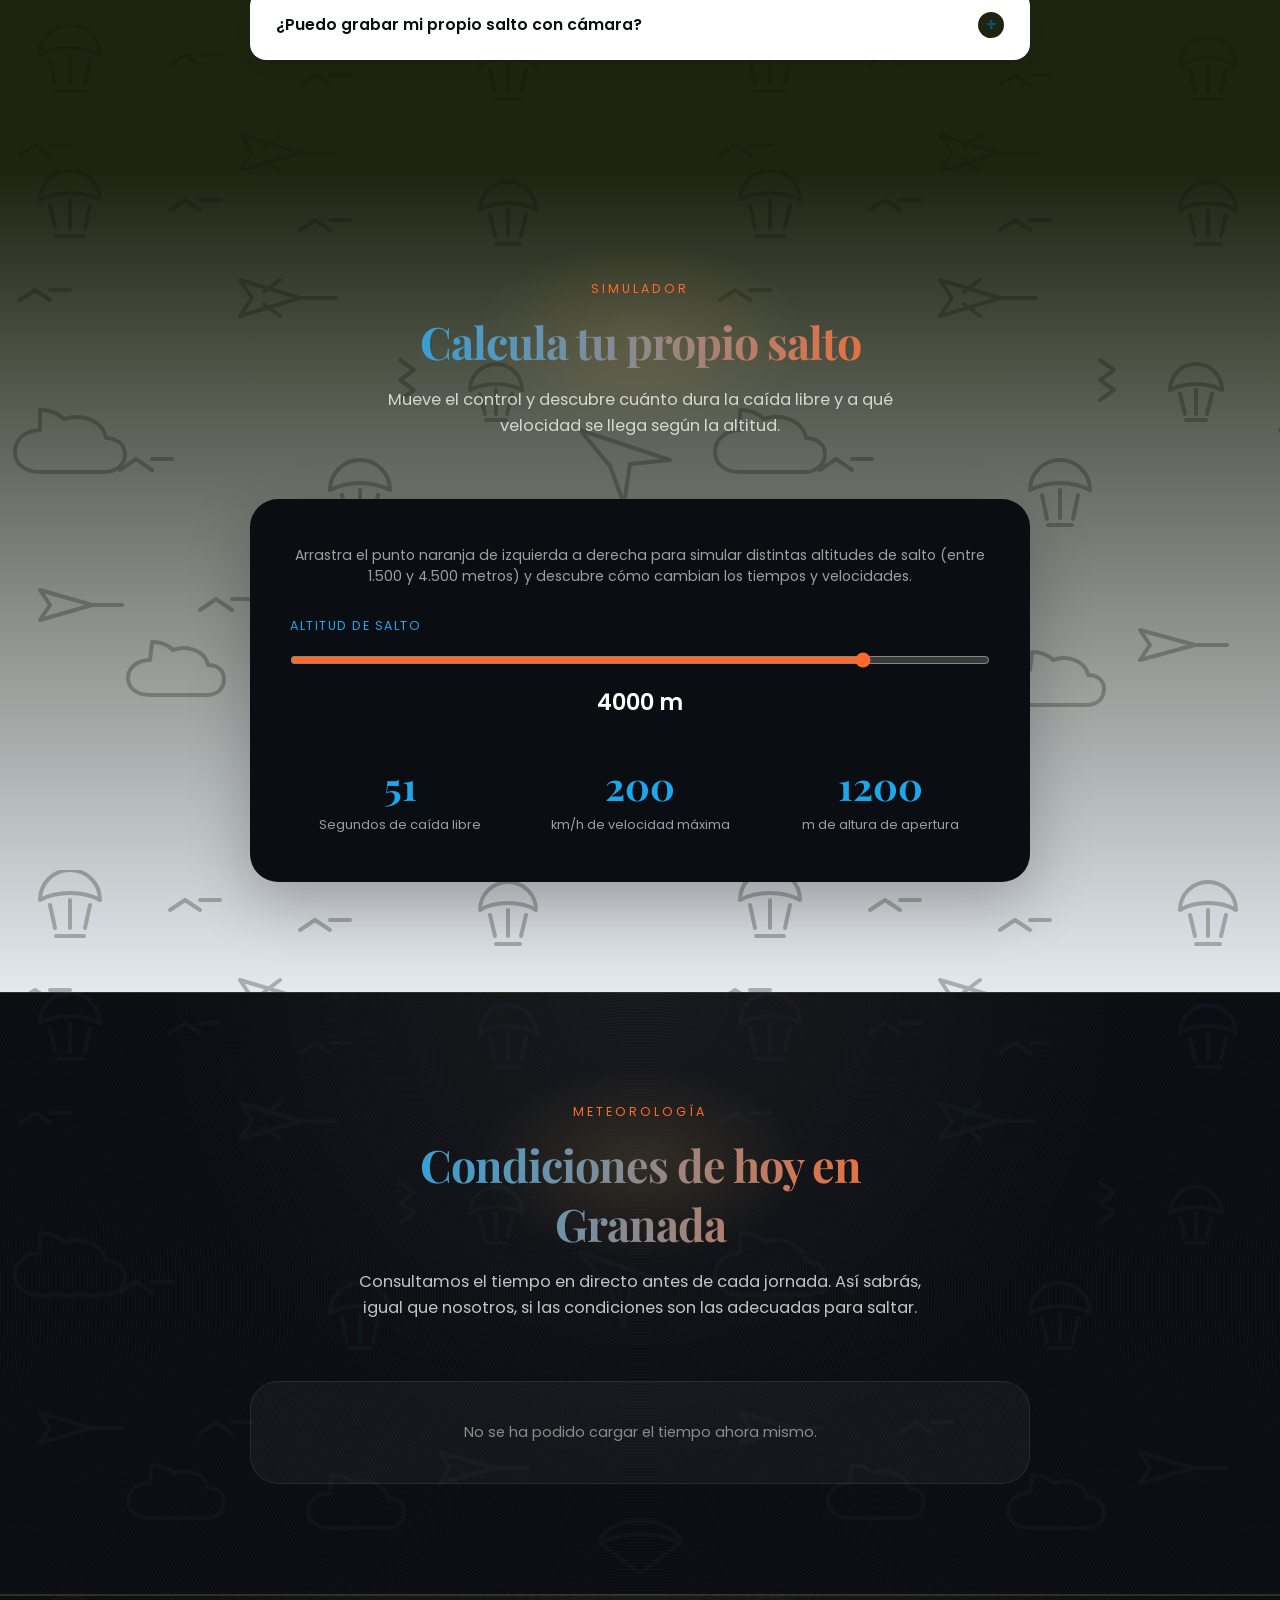
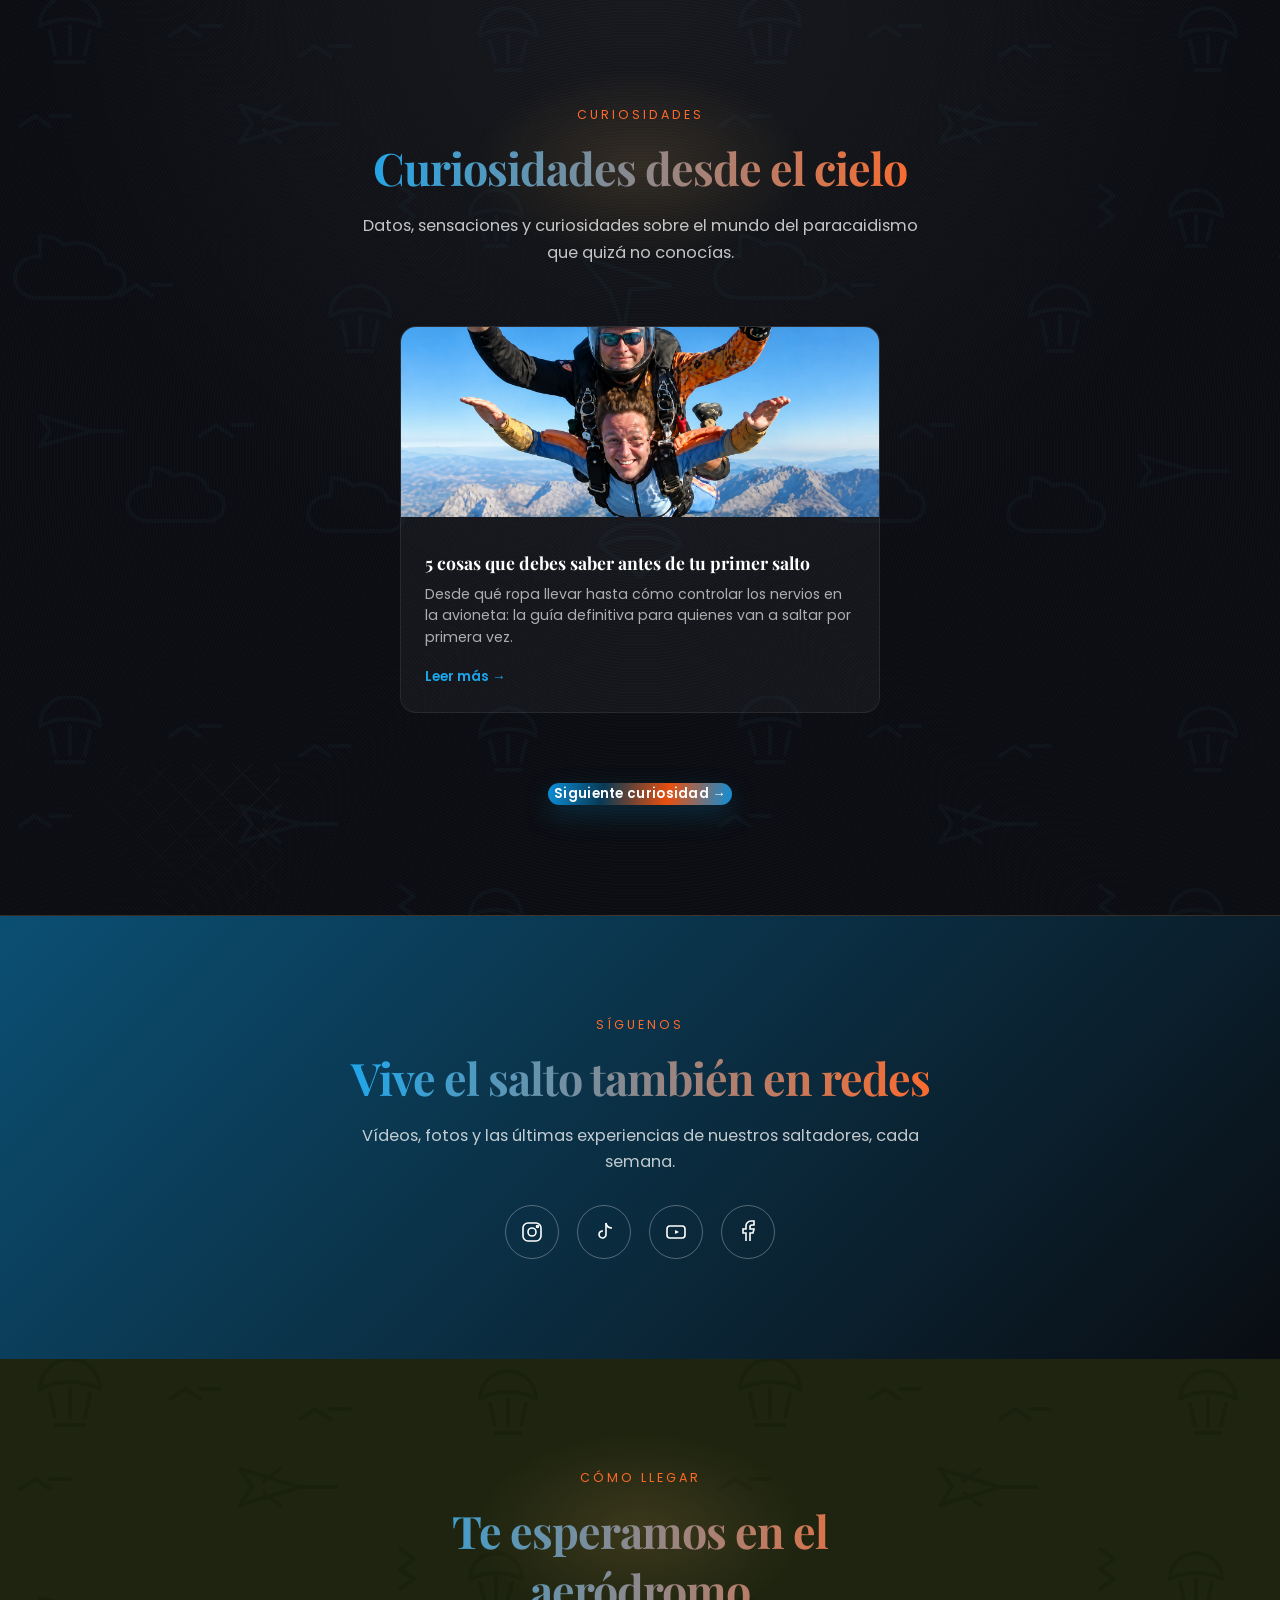
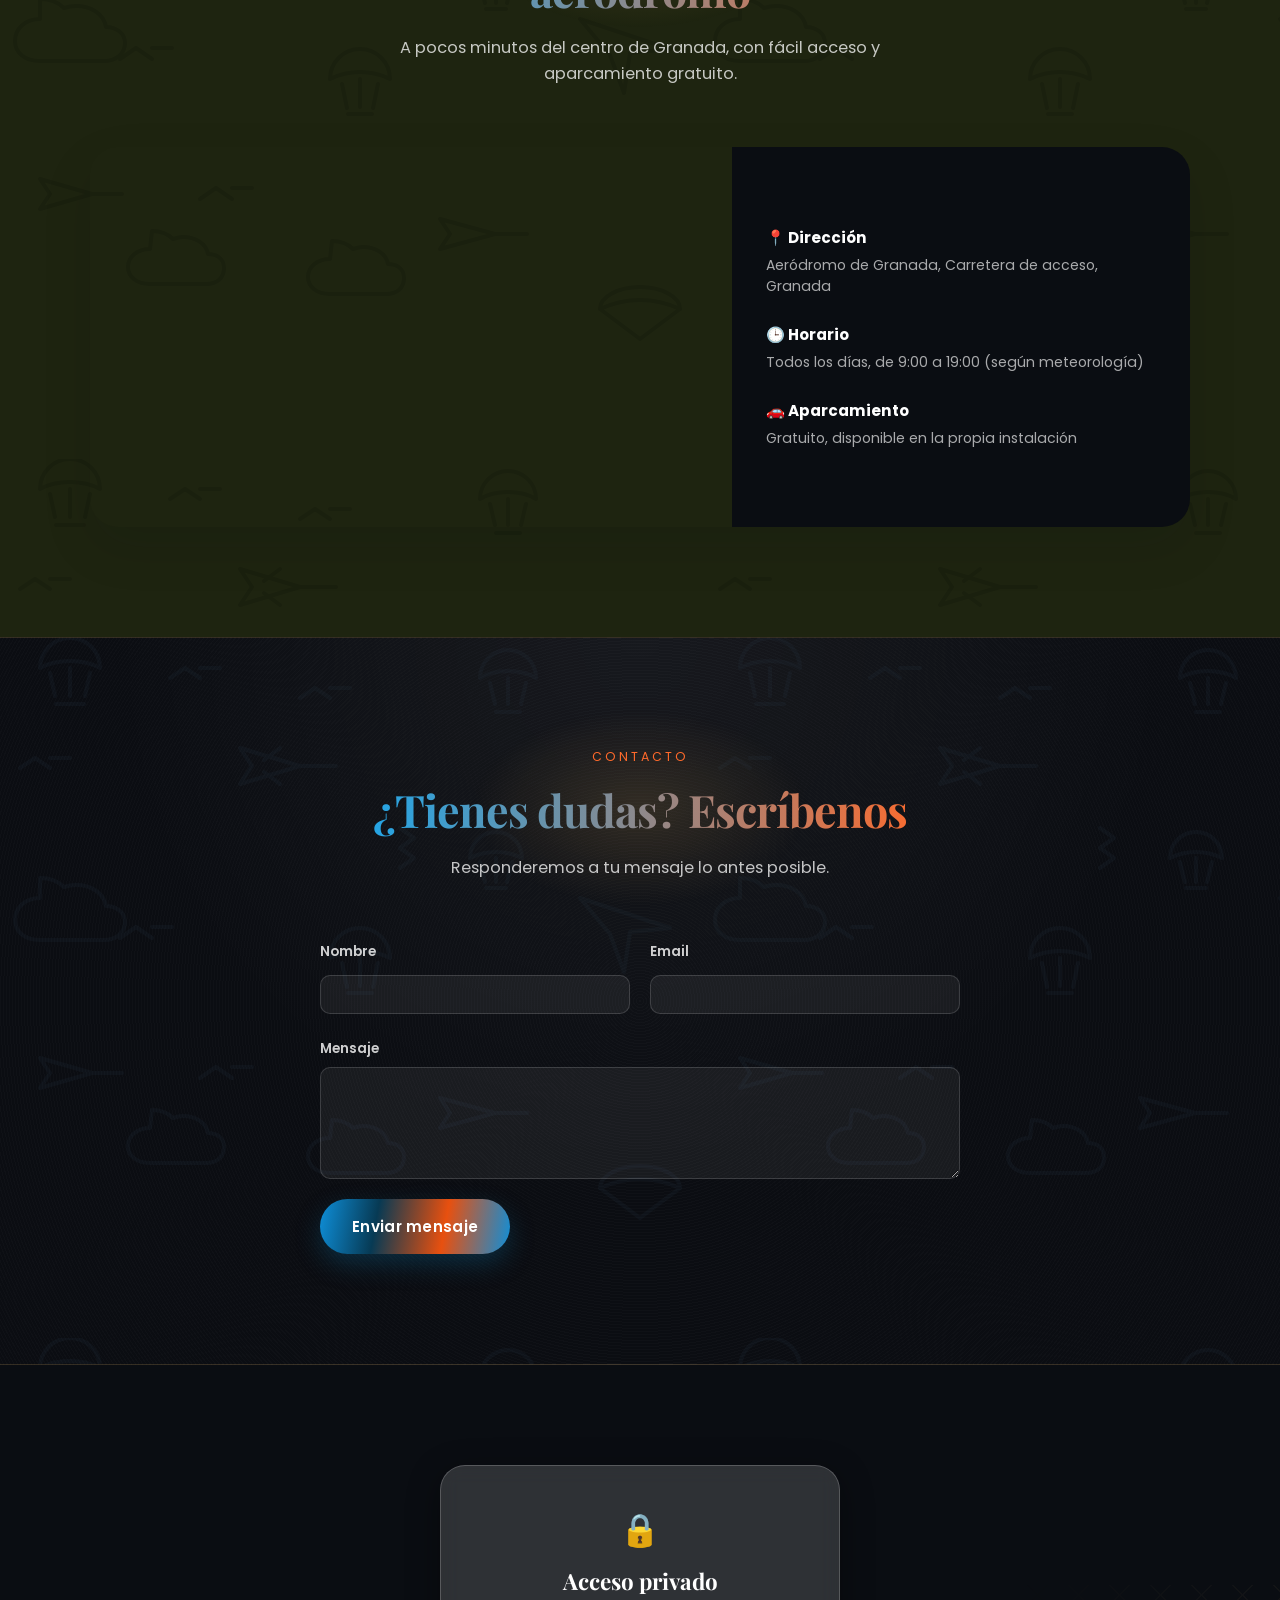
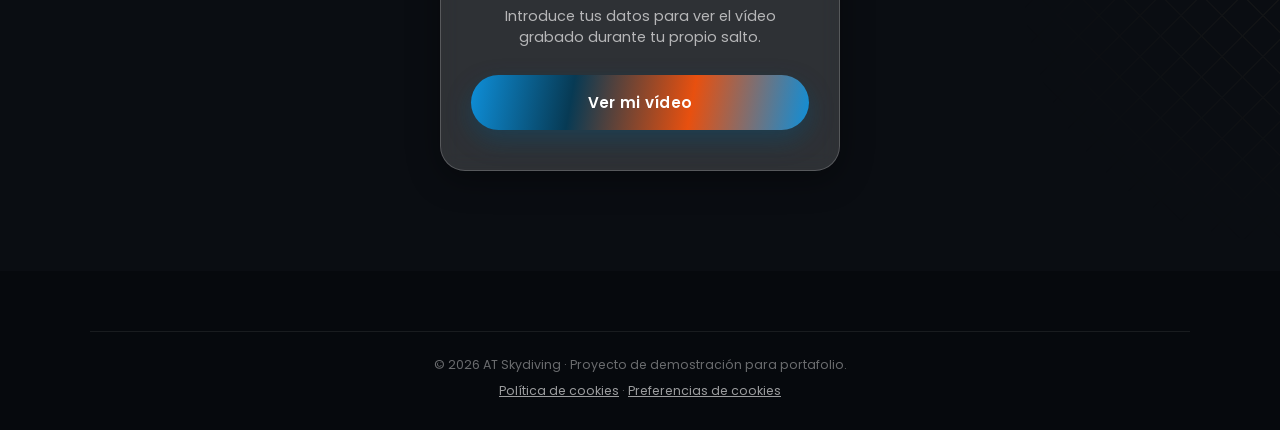
==== commit 03733f47: "añade aviso de cookies, GA4 y Clarity con consentimiento, página de cookies, sitemap, robots y verif" ====
--- a/Proyecto_Paracaidismo_OK/index.html
+++ b/Proyecto_Paracaidismo_OK/index.html
@@ -3,6 +3,7 @@
 <head>
     <meta charset="UTF-8">
     <meta name="viewport" content="width=device-width, initial-scale=1.0">
+    <script src="medicion.js"></script>
     <title>AT Skydiving — Salta sobre Granada</title>
     <meta name="description" content="Salto en paracaídas tándem en Granada. Instructores certificados, seguridad garantizada.">
     <link rel="stylesheet" href="style.css">
@@ -18,6 +19,8 @@
     <meta property="og:image:height" content="630">
     <meta property="og:url" content="https://at-ivory.vercel.app/">
     <meta property="og:type" content="website">
+    <meta name="twitter:card" content="summary_large_image">
+    <link rel="canonical" href="https://at-ivory.vercel.app/">
 </head>
 <body>
 
@@ -650,6 +653,7 @@
     <footer class="footer">
         <div class="footer__legal">
             <span>© 2026 AT Skydiving · Proyecto de demostración para portafolio.</span>
+            <span class="footer__cookies"><a href="cookies.html">Política de cookies</a> · <a href="#" data-abrir-cookies>Preferencias de cookies</a></span>
         </div>
     </footer>
 
--- a/Proyecto_Paracaidismo_OK/style.css
+++ b/Proyecto_Paracaidismo_OK/style.css
@@ -2341,4 +2341,39 @@
 }
 .navbar {
     overflow: visible !important;
-}+}
+/* ==========================================================================
+   AVISO DE COOKIES
+   ========================================================================== */
+.footer__cookies { display: block; margin-top: 8px; }
+.footer__cookies a { color: rgba(255,255,255,0.6); text-decoration: underline; }
+.footer__cookies a:hover { color: var(--sky); }
+.aviso-cookies {
+    position: fixed;
+    left: 16px; right: 16px; bottom: 16px;
+    z-index: 10000;
+    max-width: 560px;
+    margin: 0 auto;
+    padding: 20px;
+    background: #12161D;
+    color: rgba(255,255,255,0.85);
+    border: 1px solid rgba(255,255,255,0.12);
+    border-radius: var(--radius-md);
+    box-shadow: 0 12px 40px rgba(0,0,0,0.45);
+    font-family: var(--font-body);
+    font-size: 0.88rem;
+    line-height: 1.55;
+}
+.aviso-cookies p { margin: 0; }
+.aviso-cookies a { color: var(--sky); text-decoration: underline; }
+.aviso-cookies__botones { display: grid; grid-template-columns: 1fr 1fr; gap: 10px; margin-top: 14px; }
+.aviso-cookies__botones button {
+    height: 44px;
+    border-radius: var(--radius-sm);
+    border: 1px solid rgba(255,255,255,0.2);
+    background: transparent;
+    color: #fff;
+    font: 600 0.9rem var(--font-body);
+    cursor: pointer;
+}
+.aviso-cookies__botones button:hover { background: rgba(255,255,255,0.08); }
